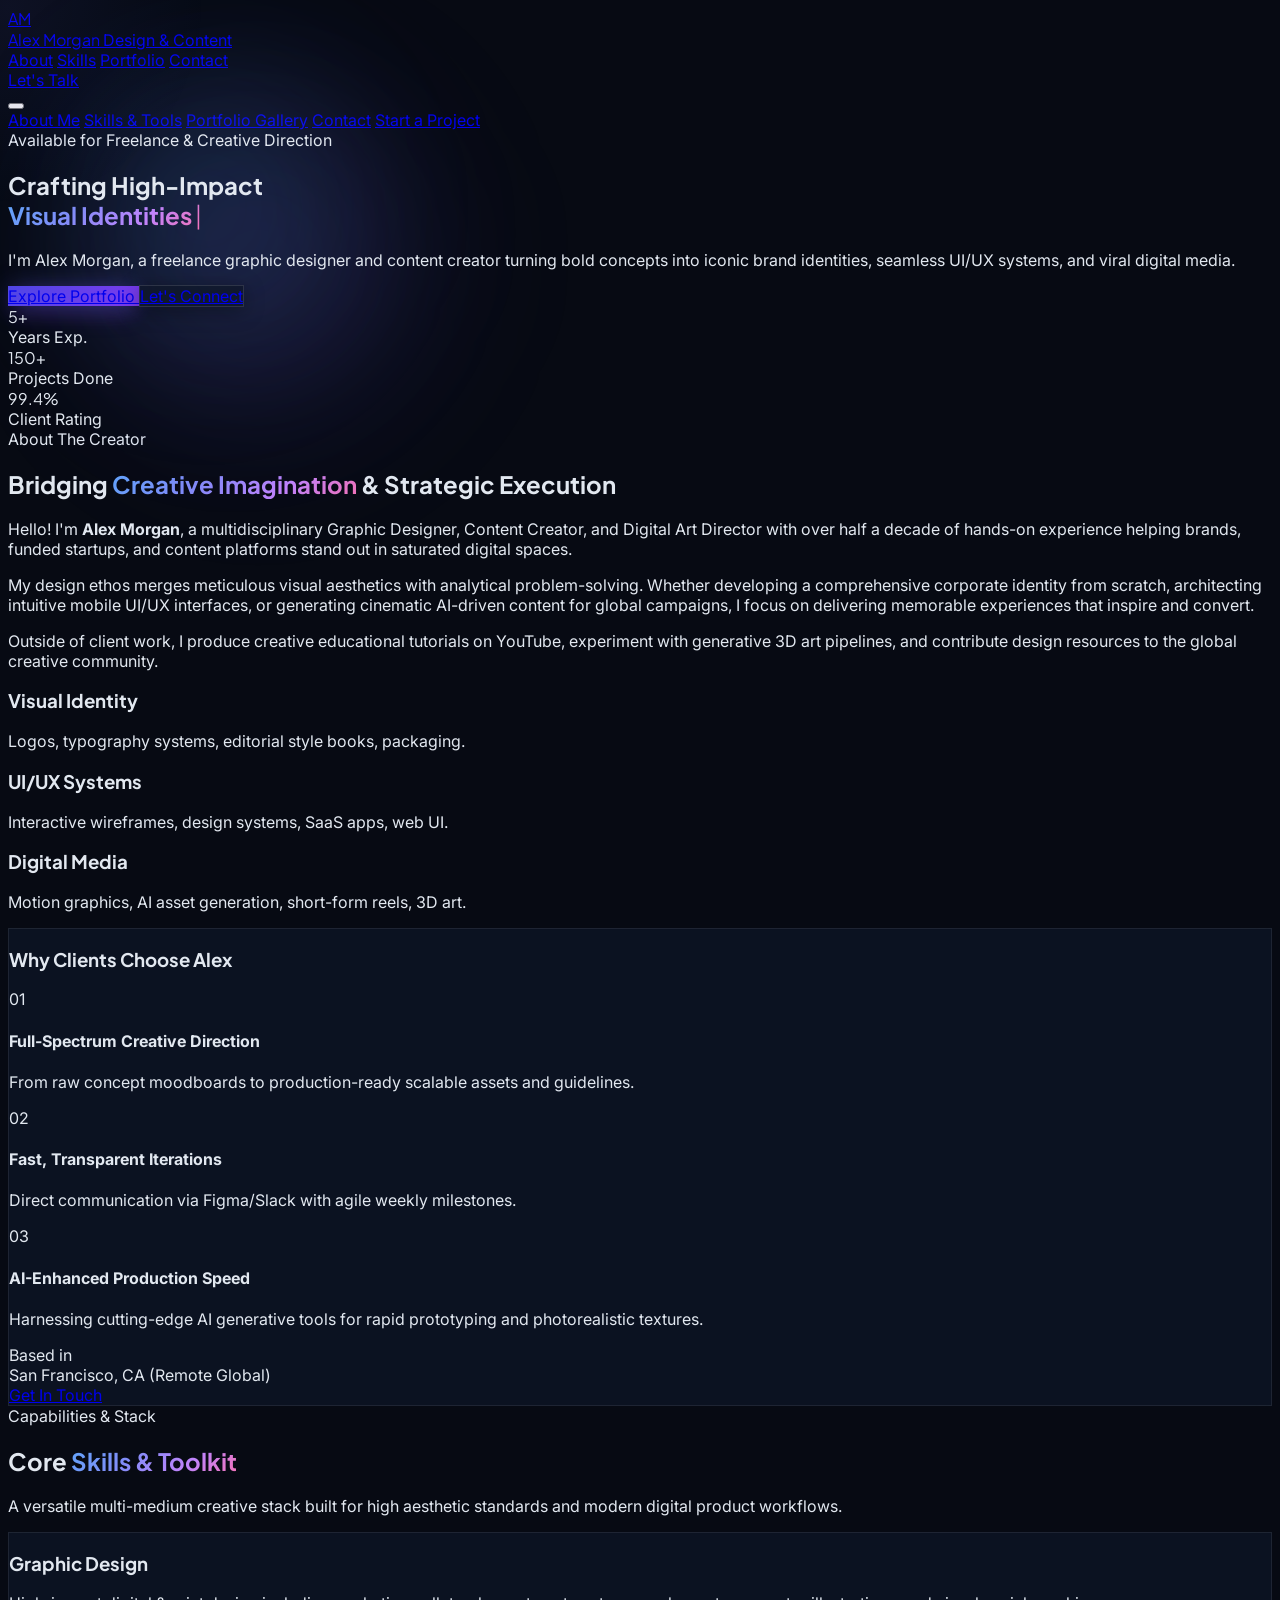
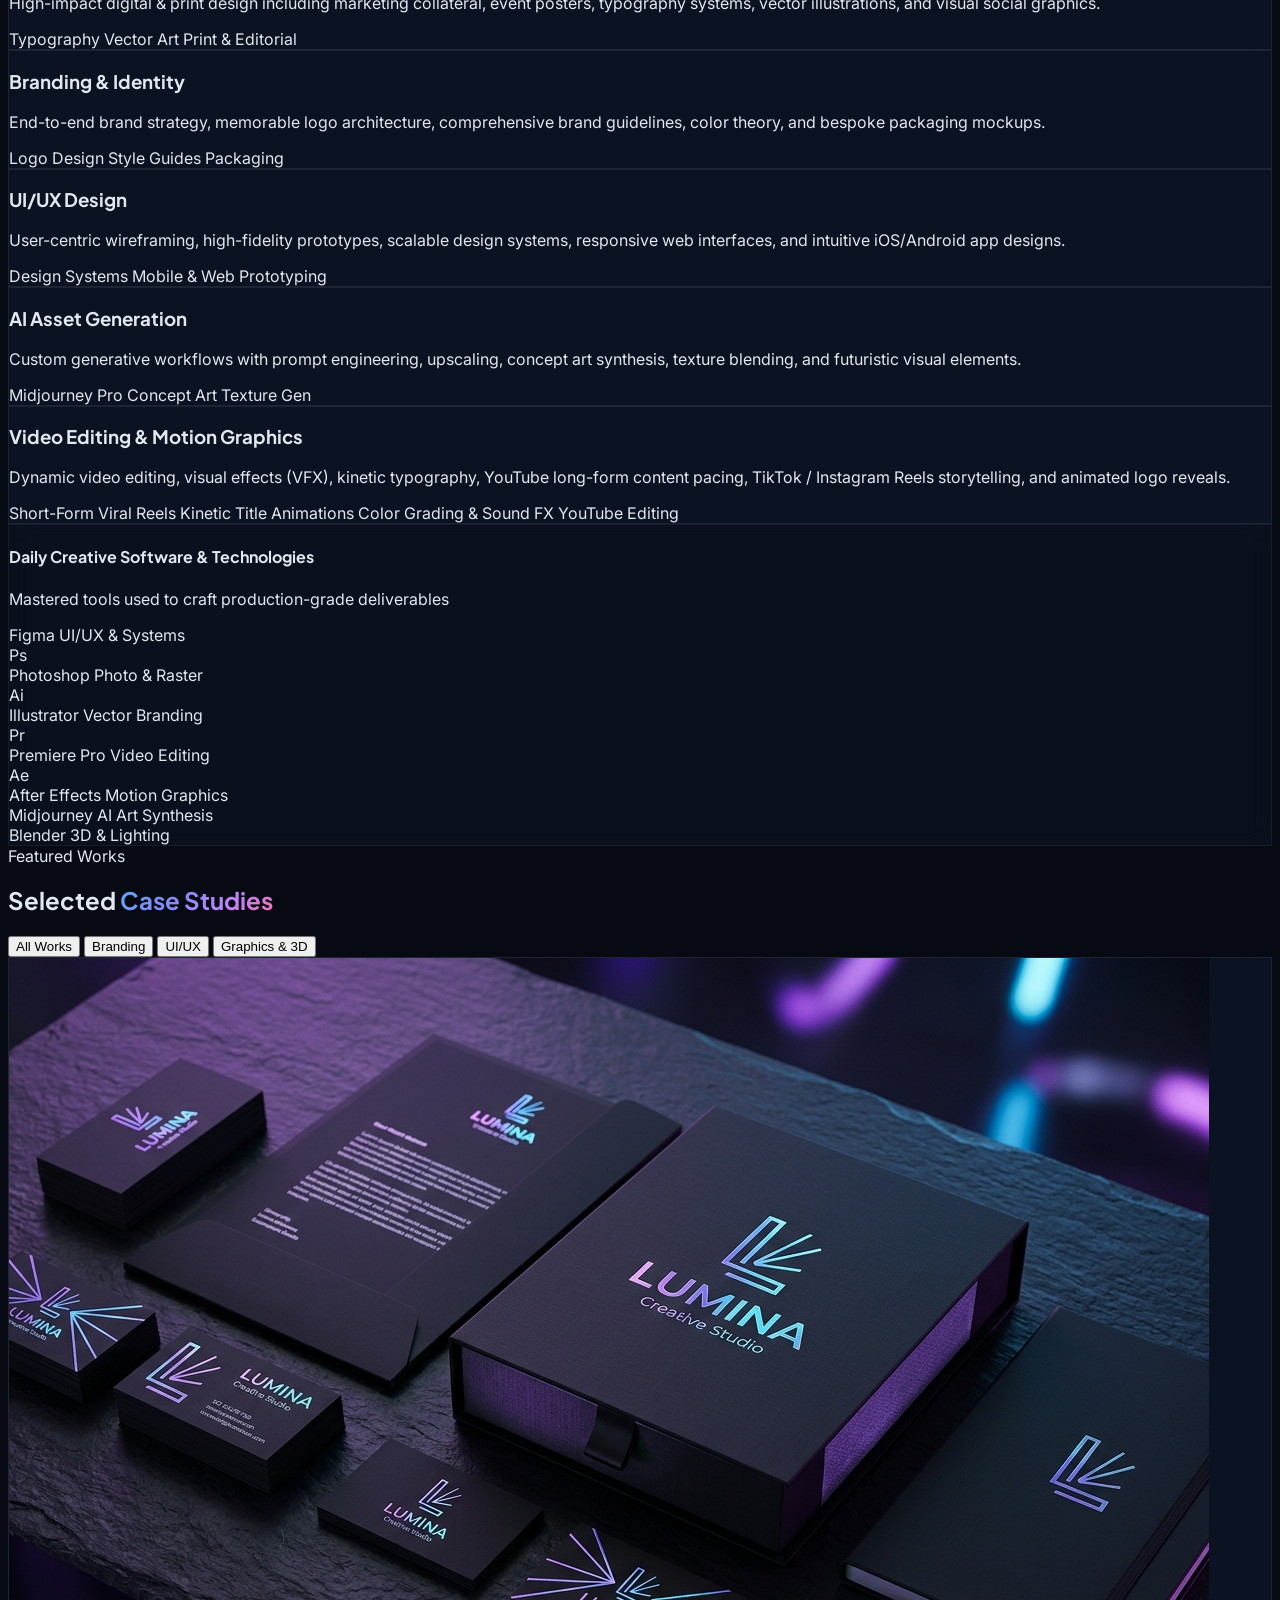
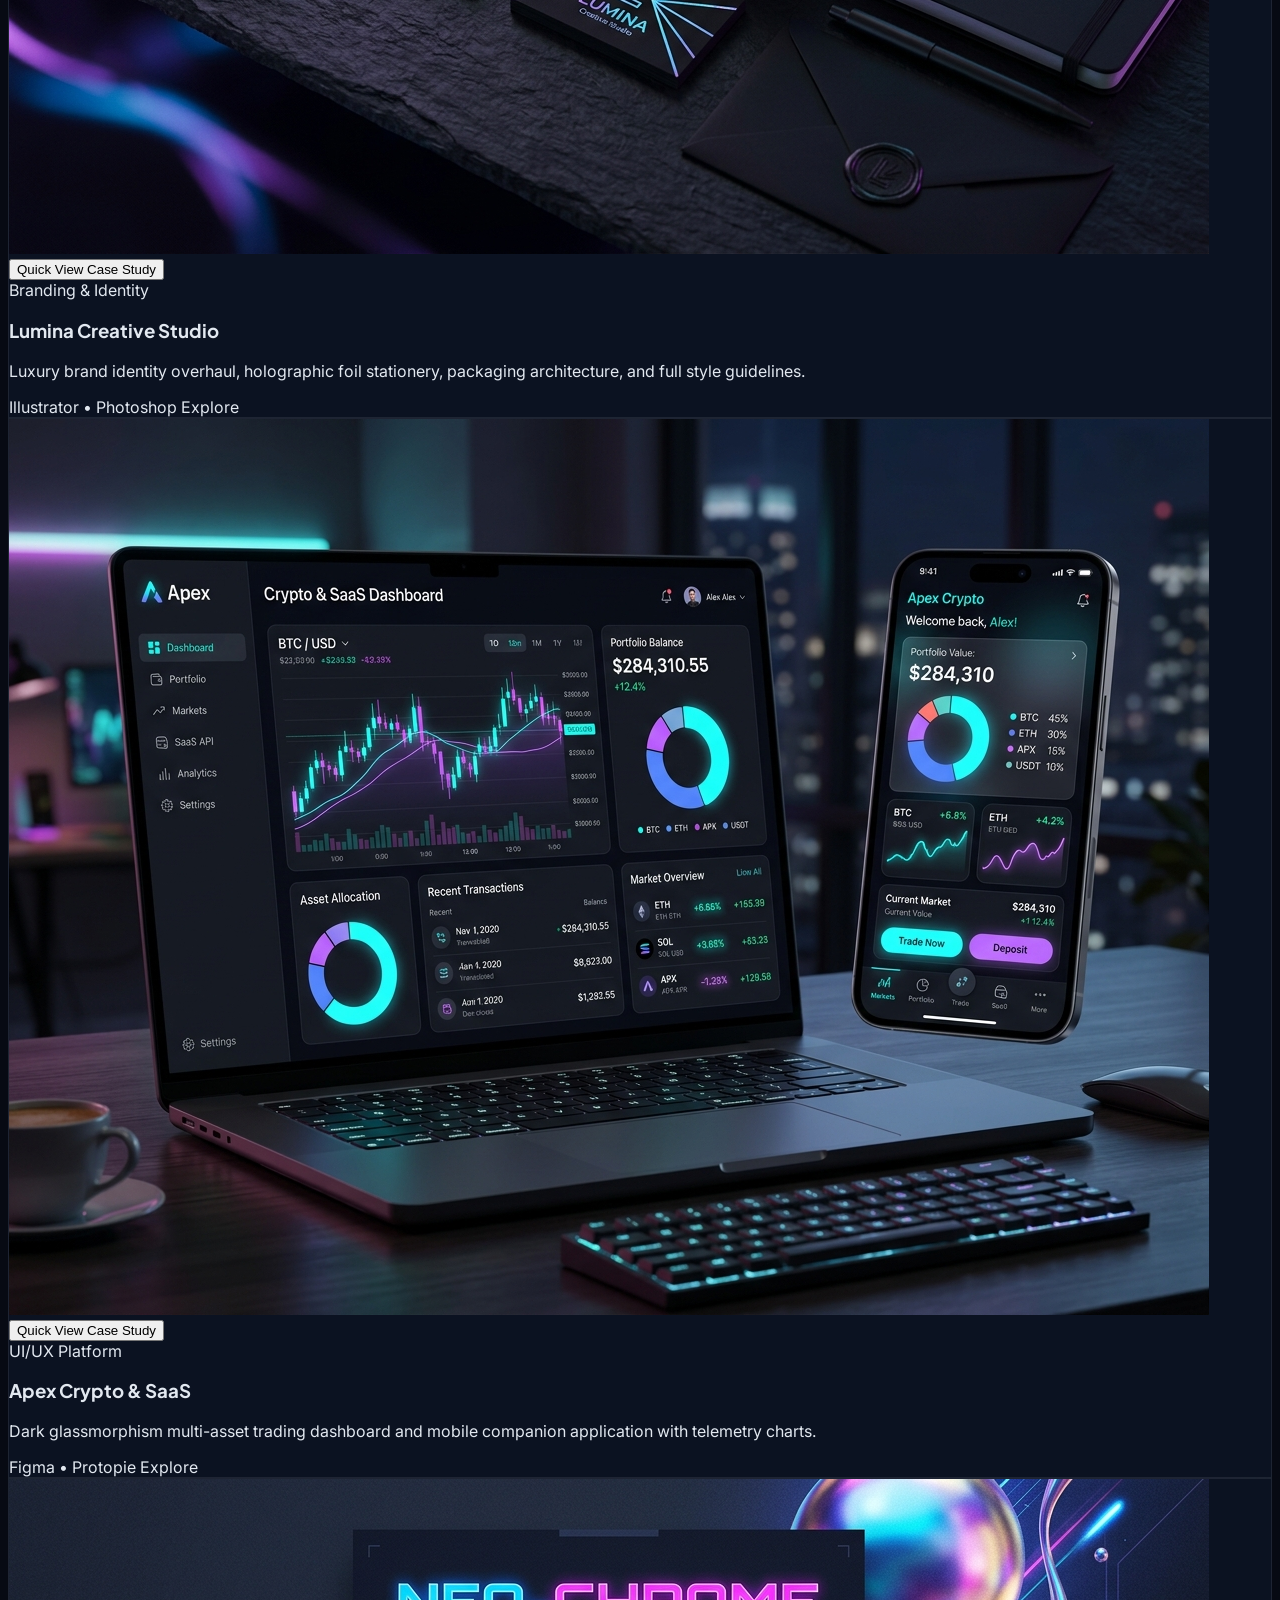
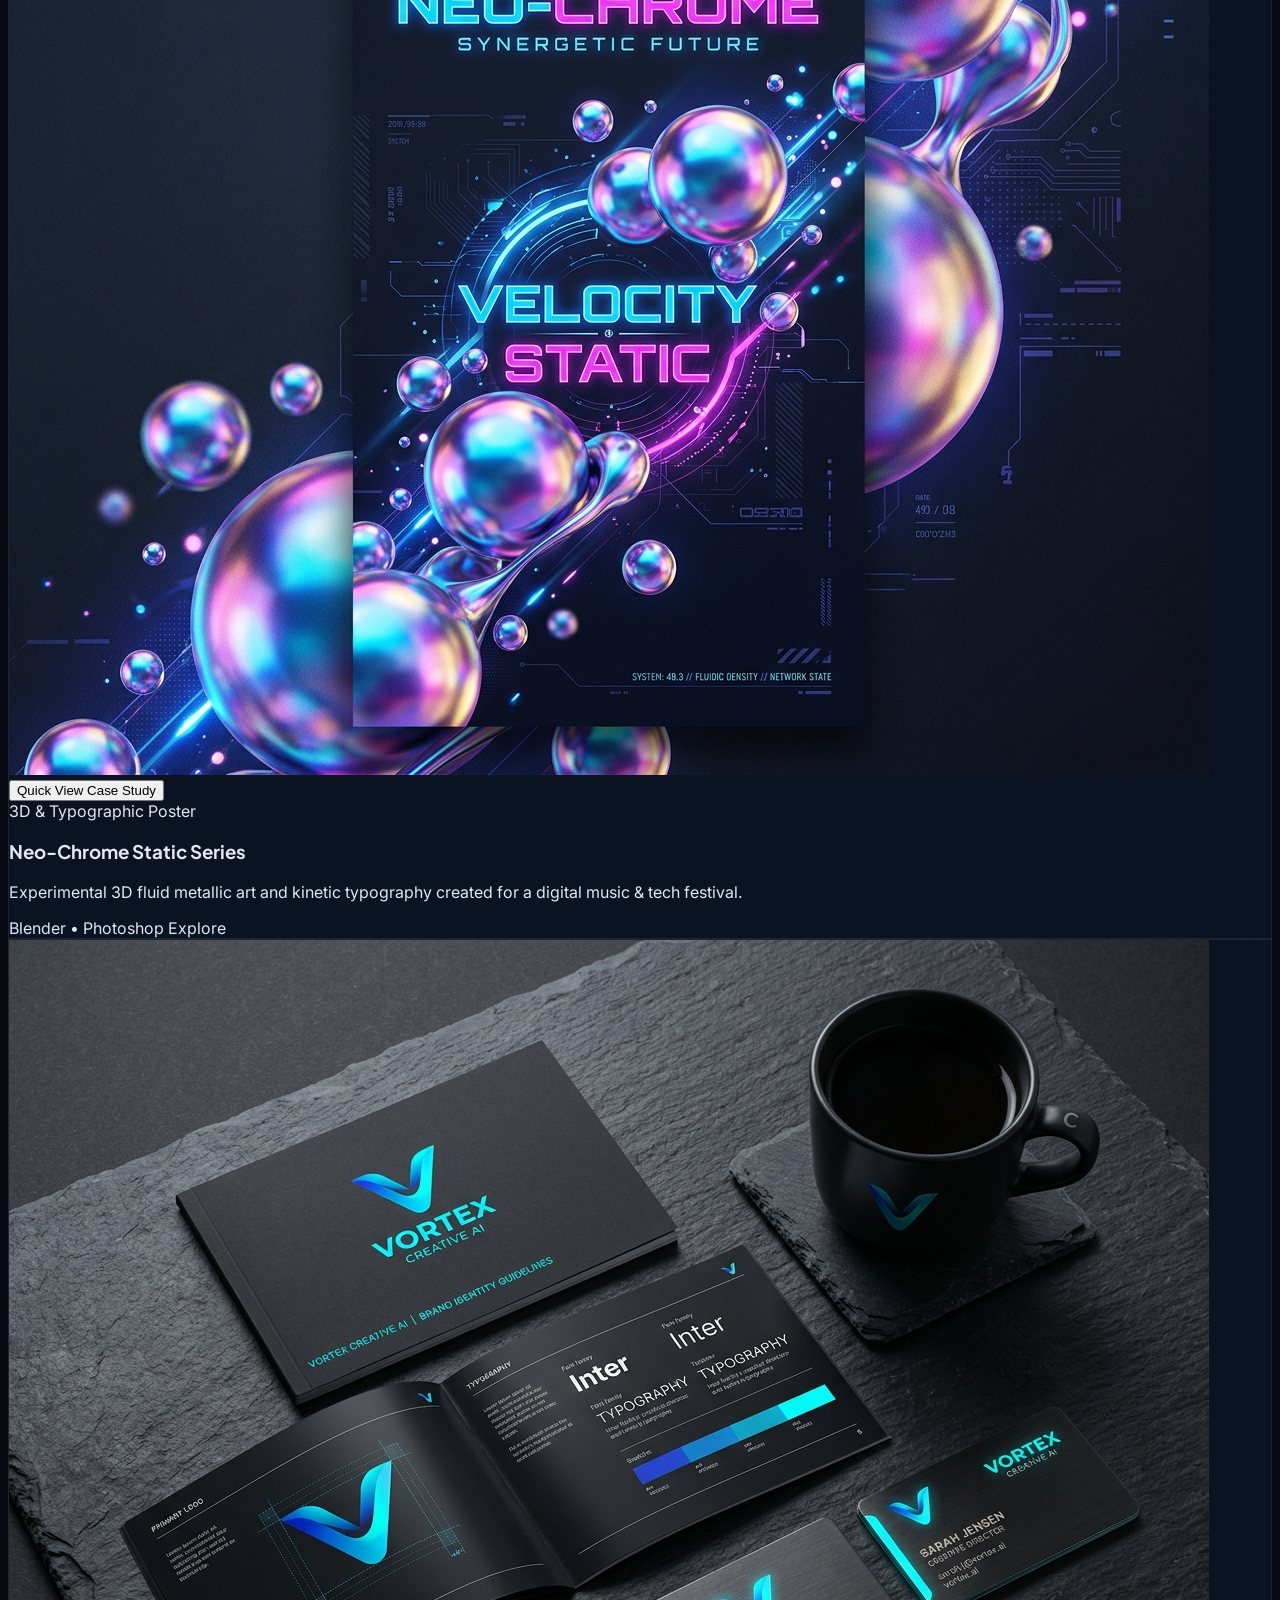
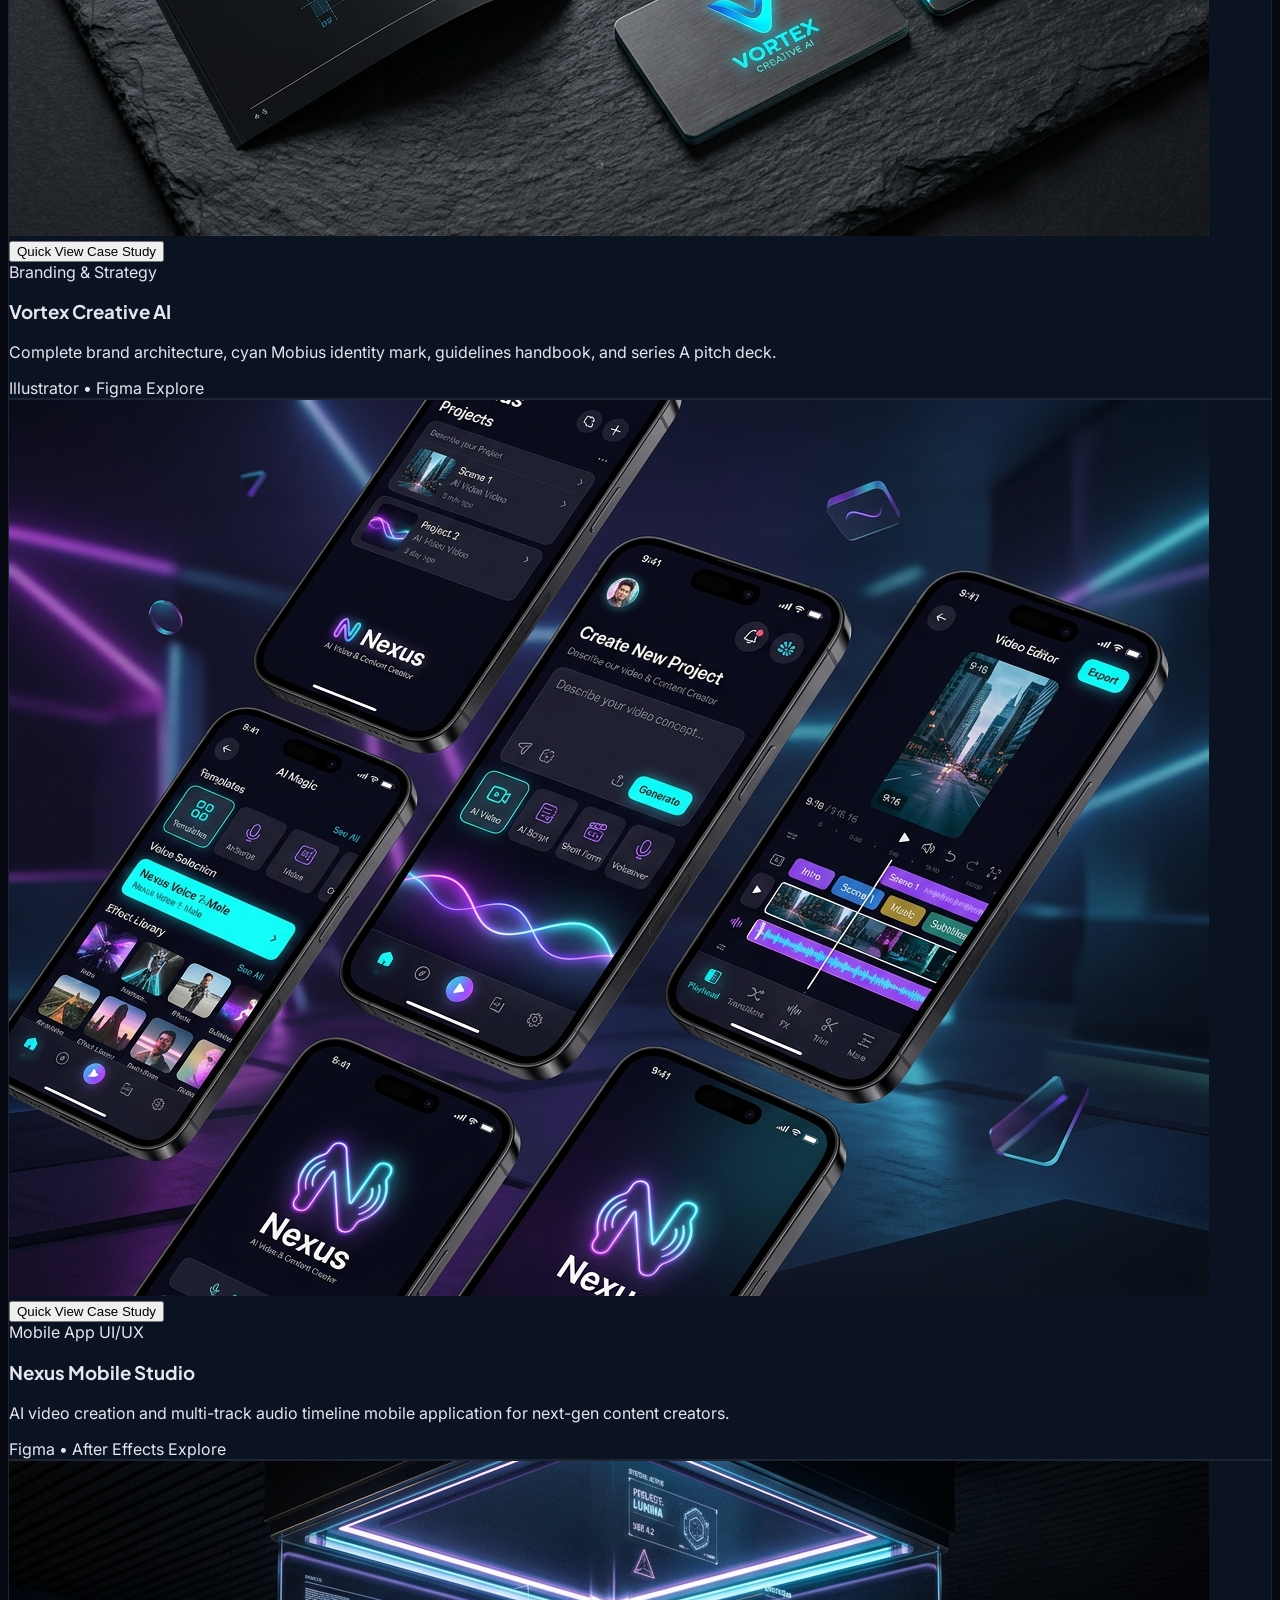
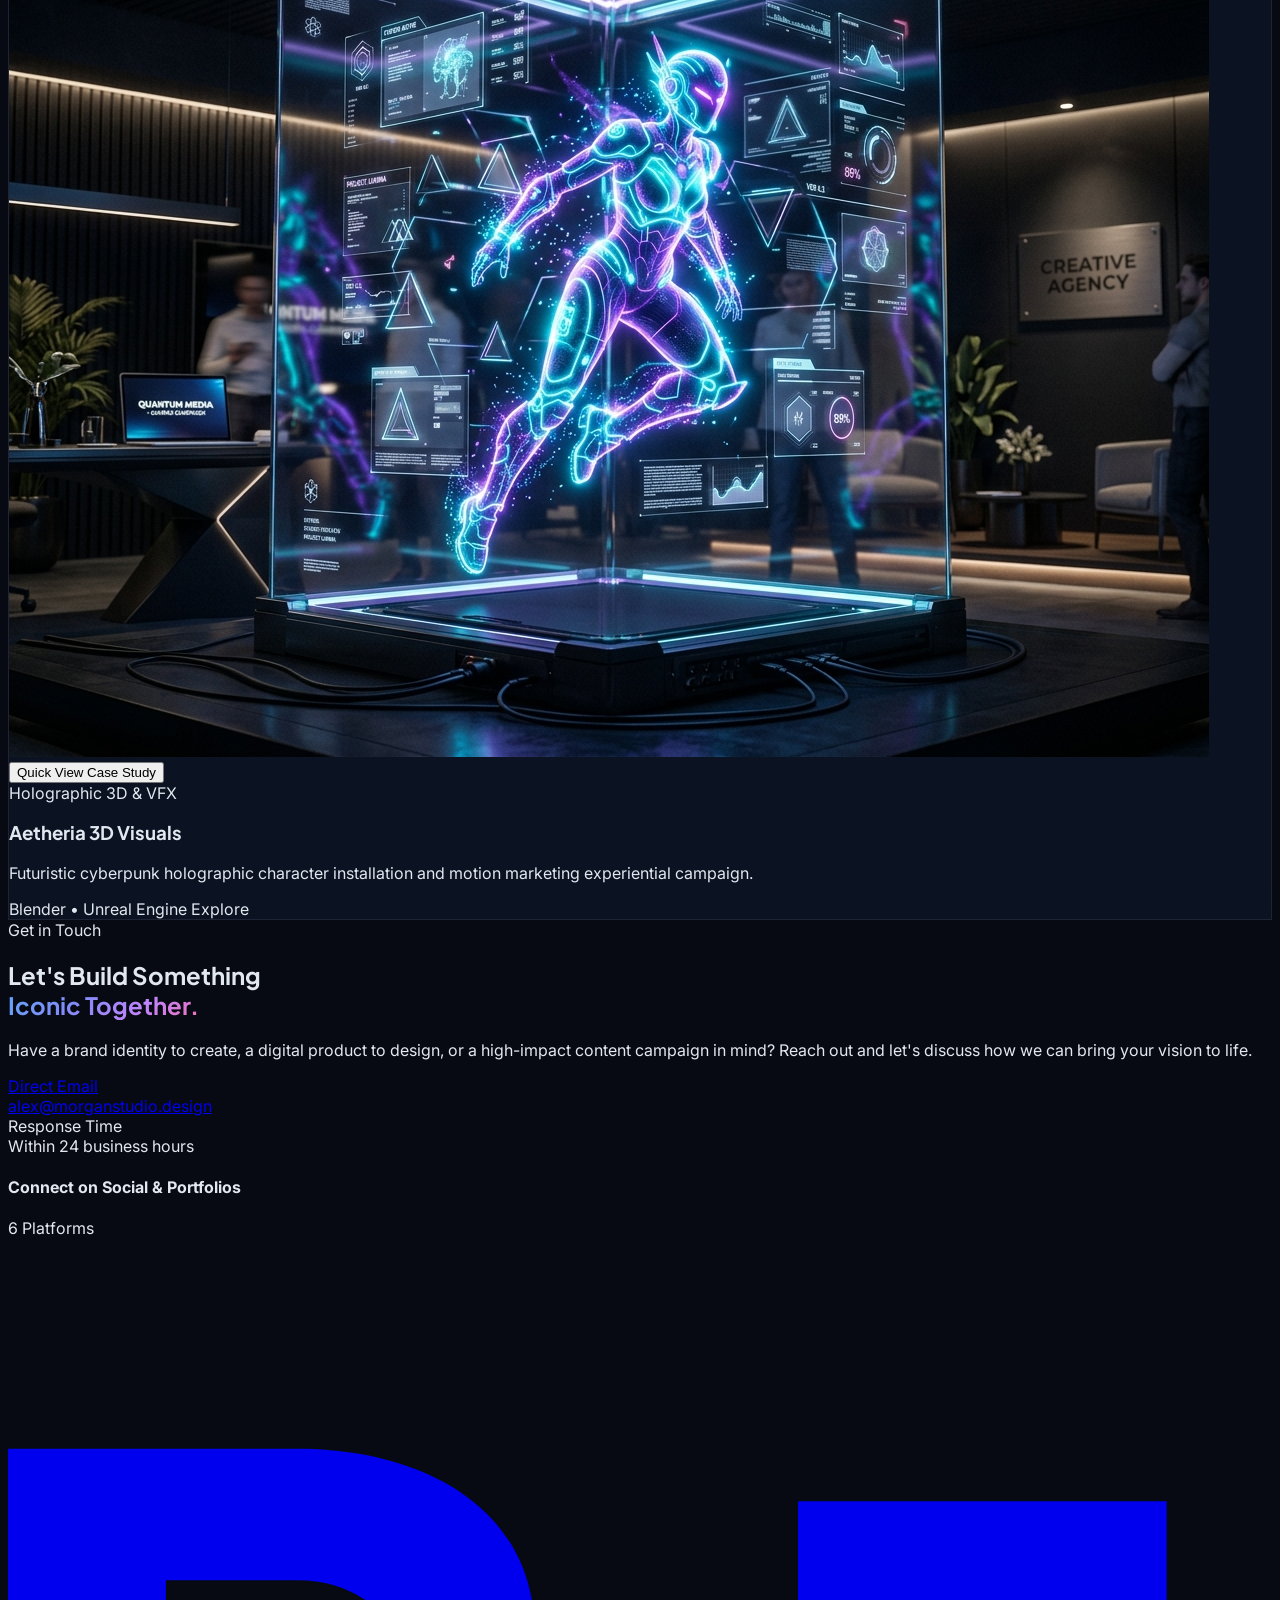
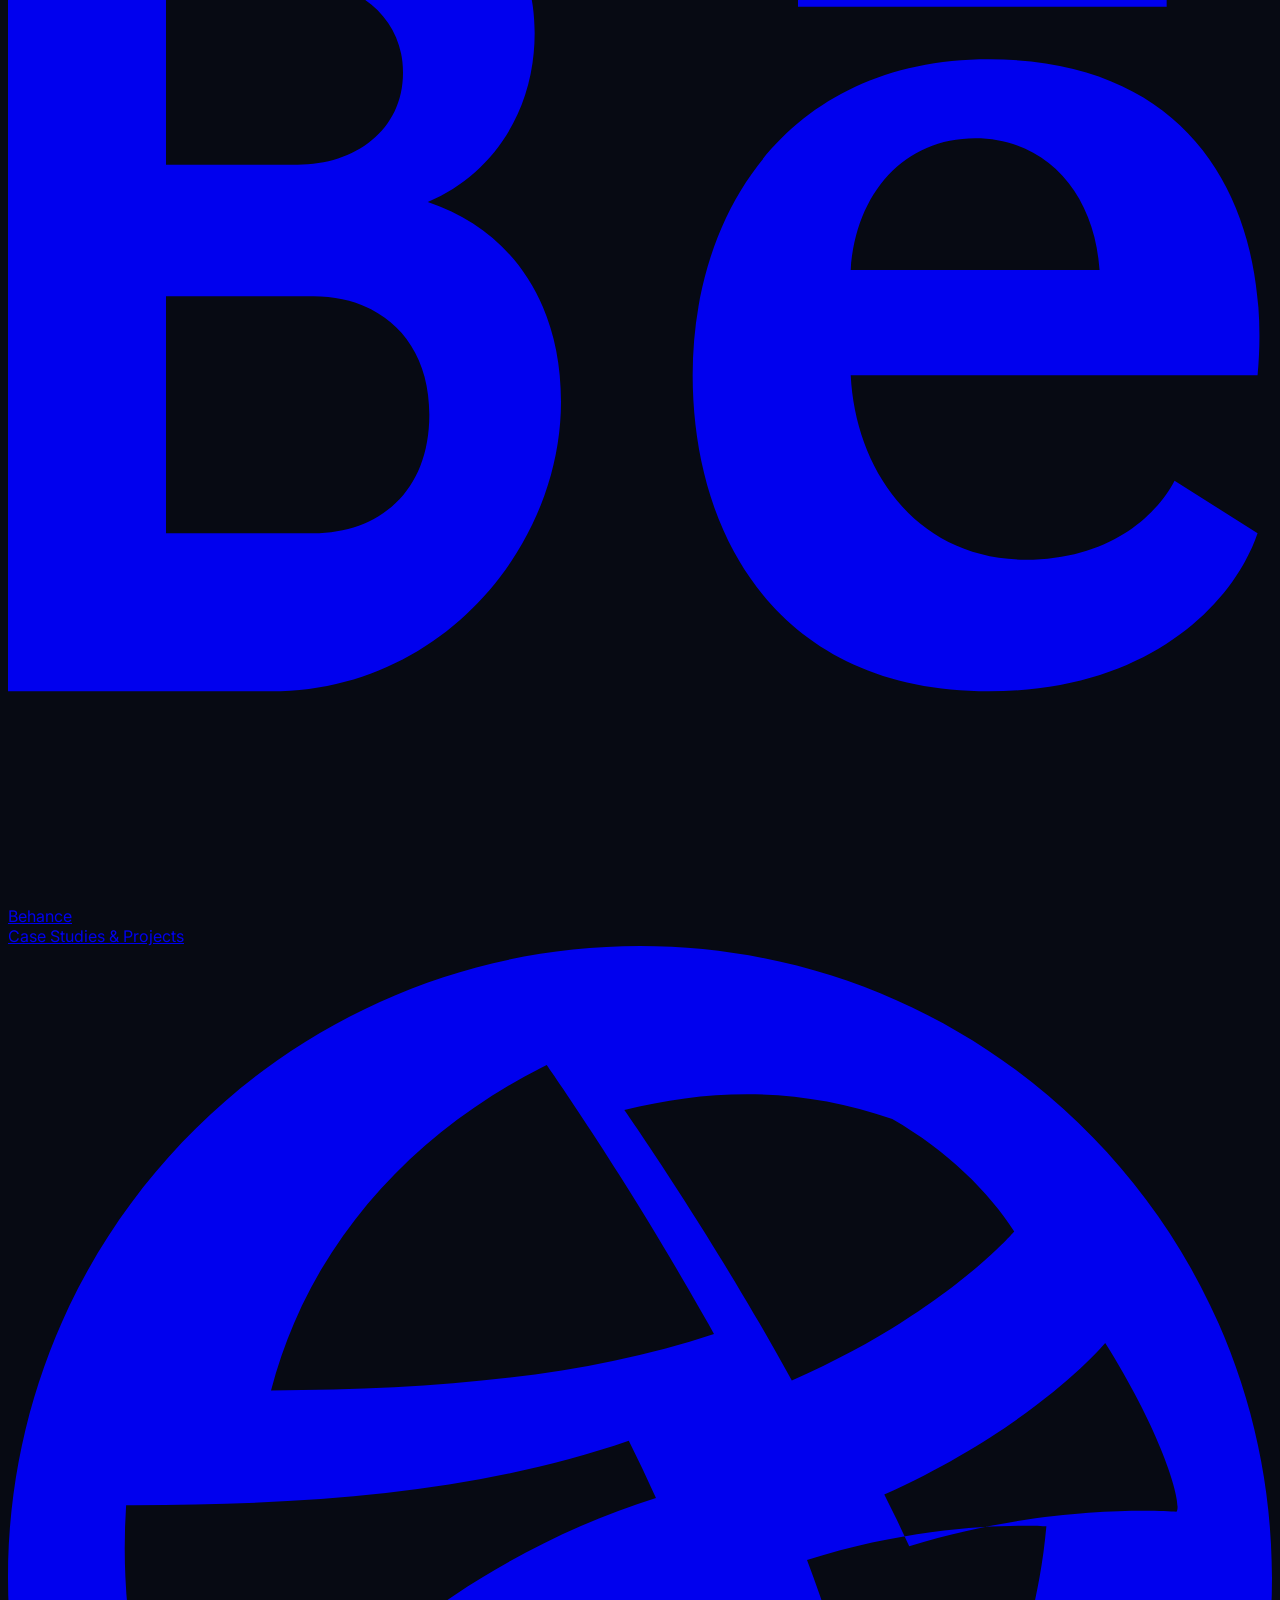
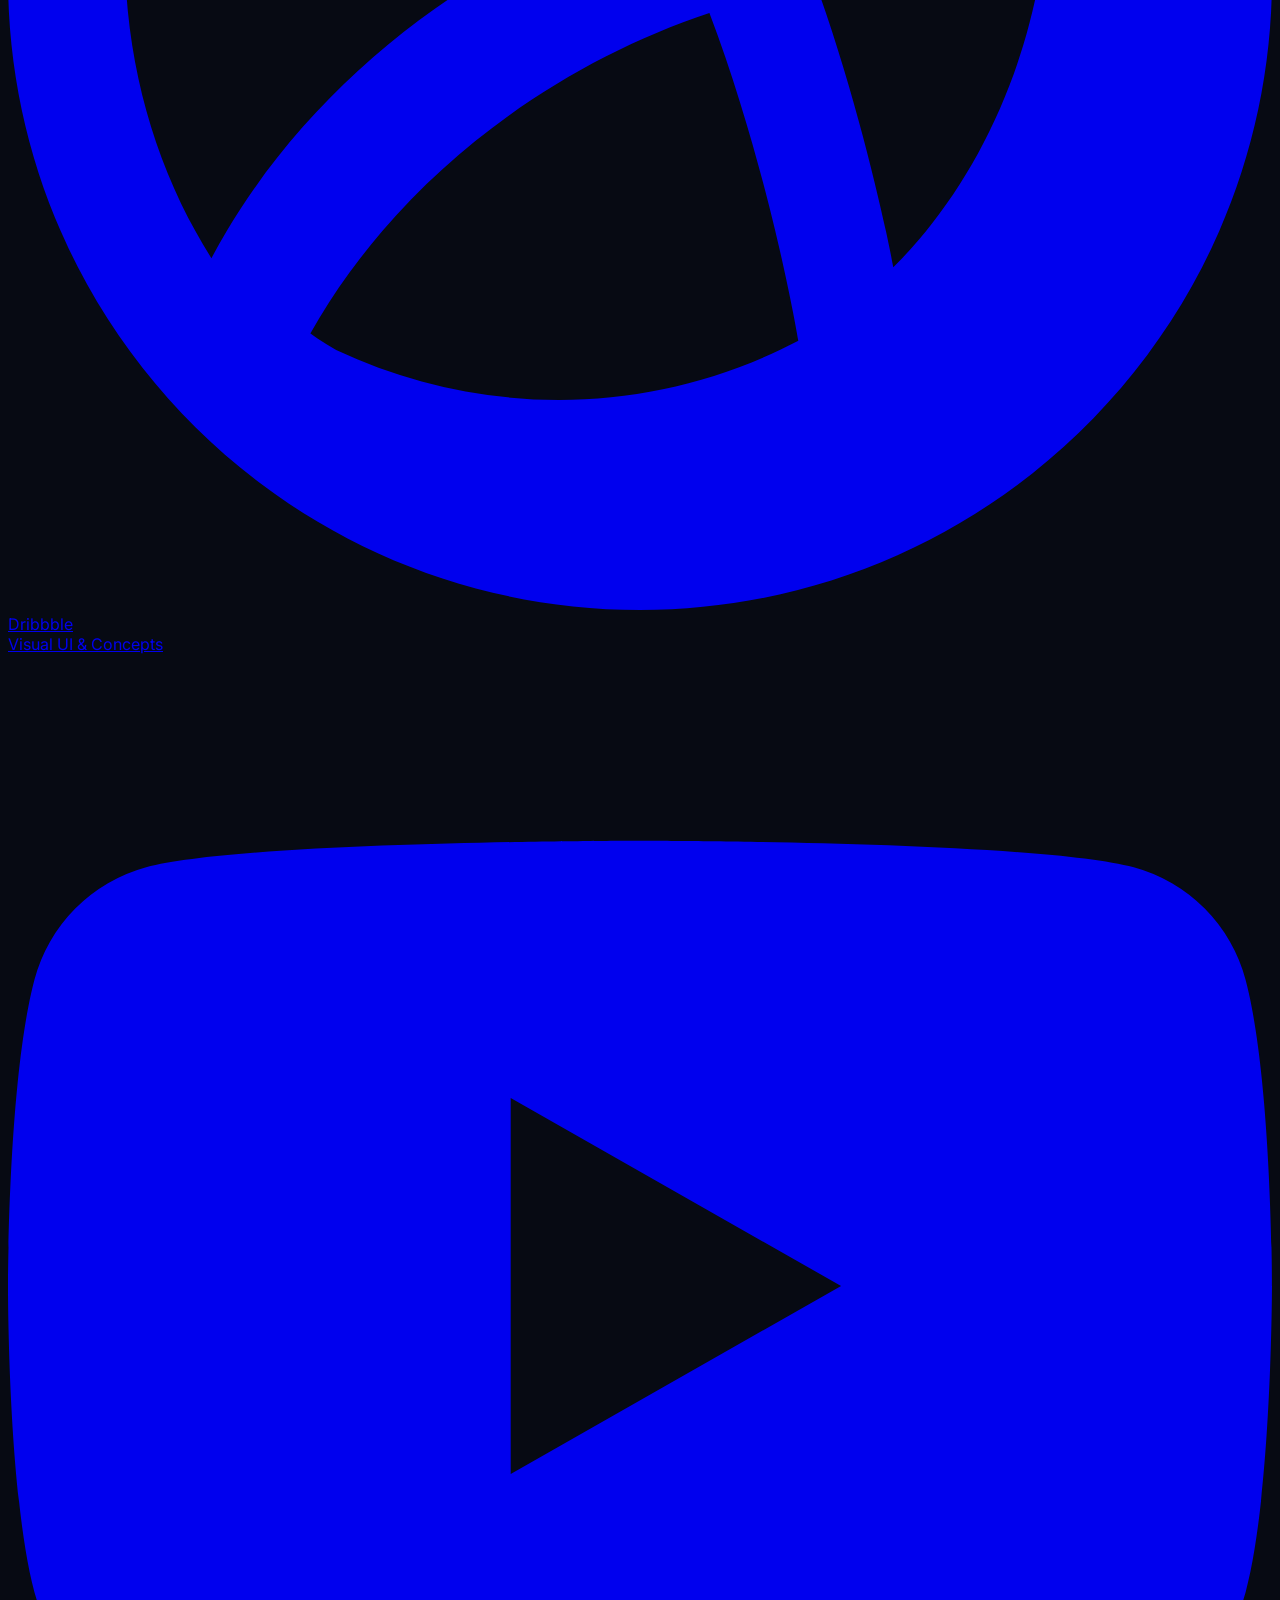
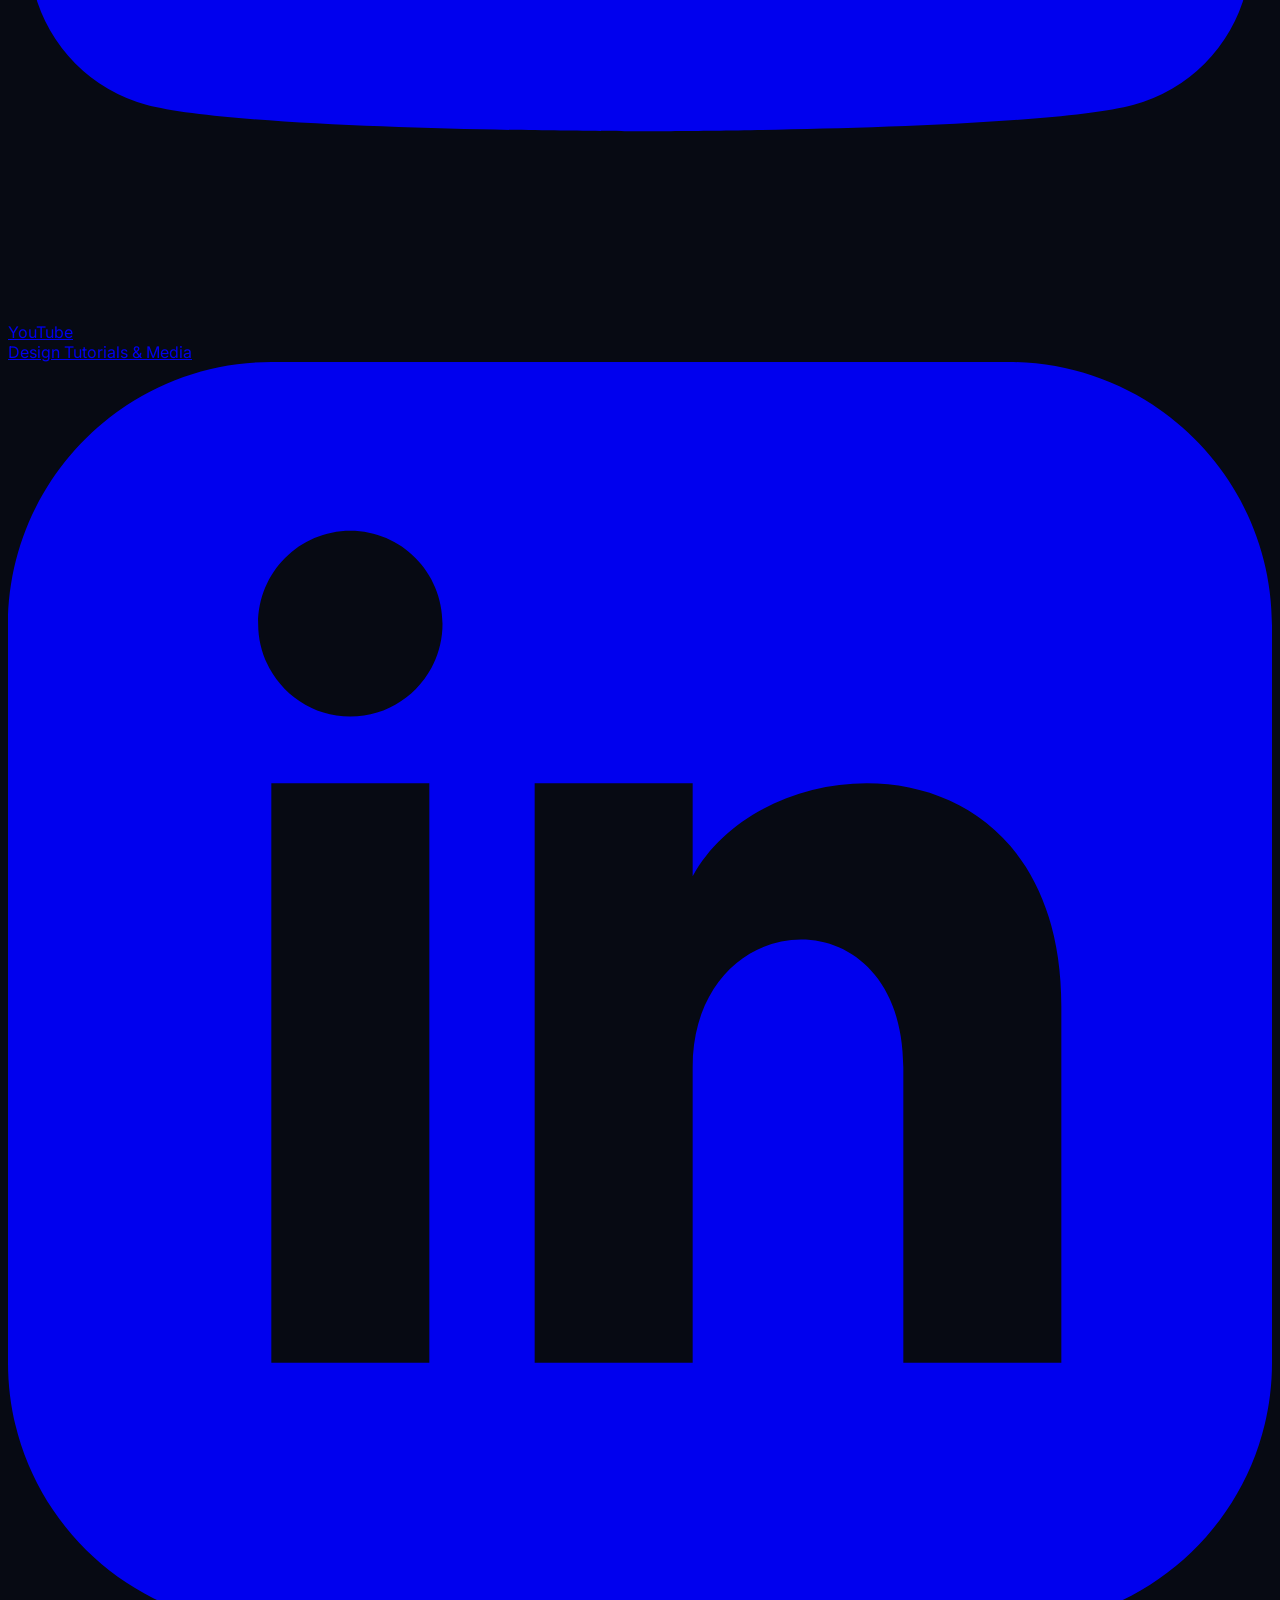
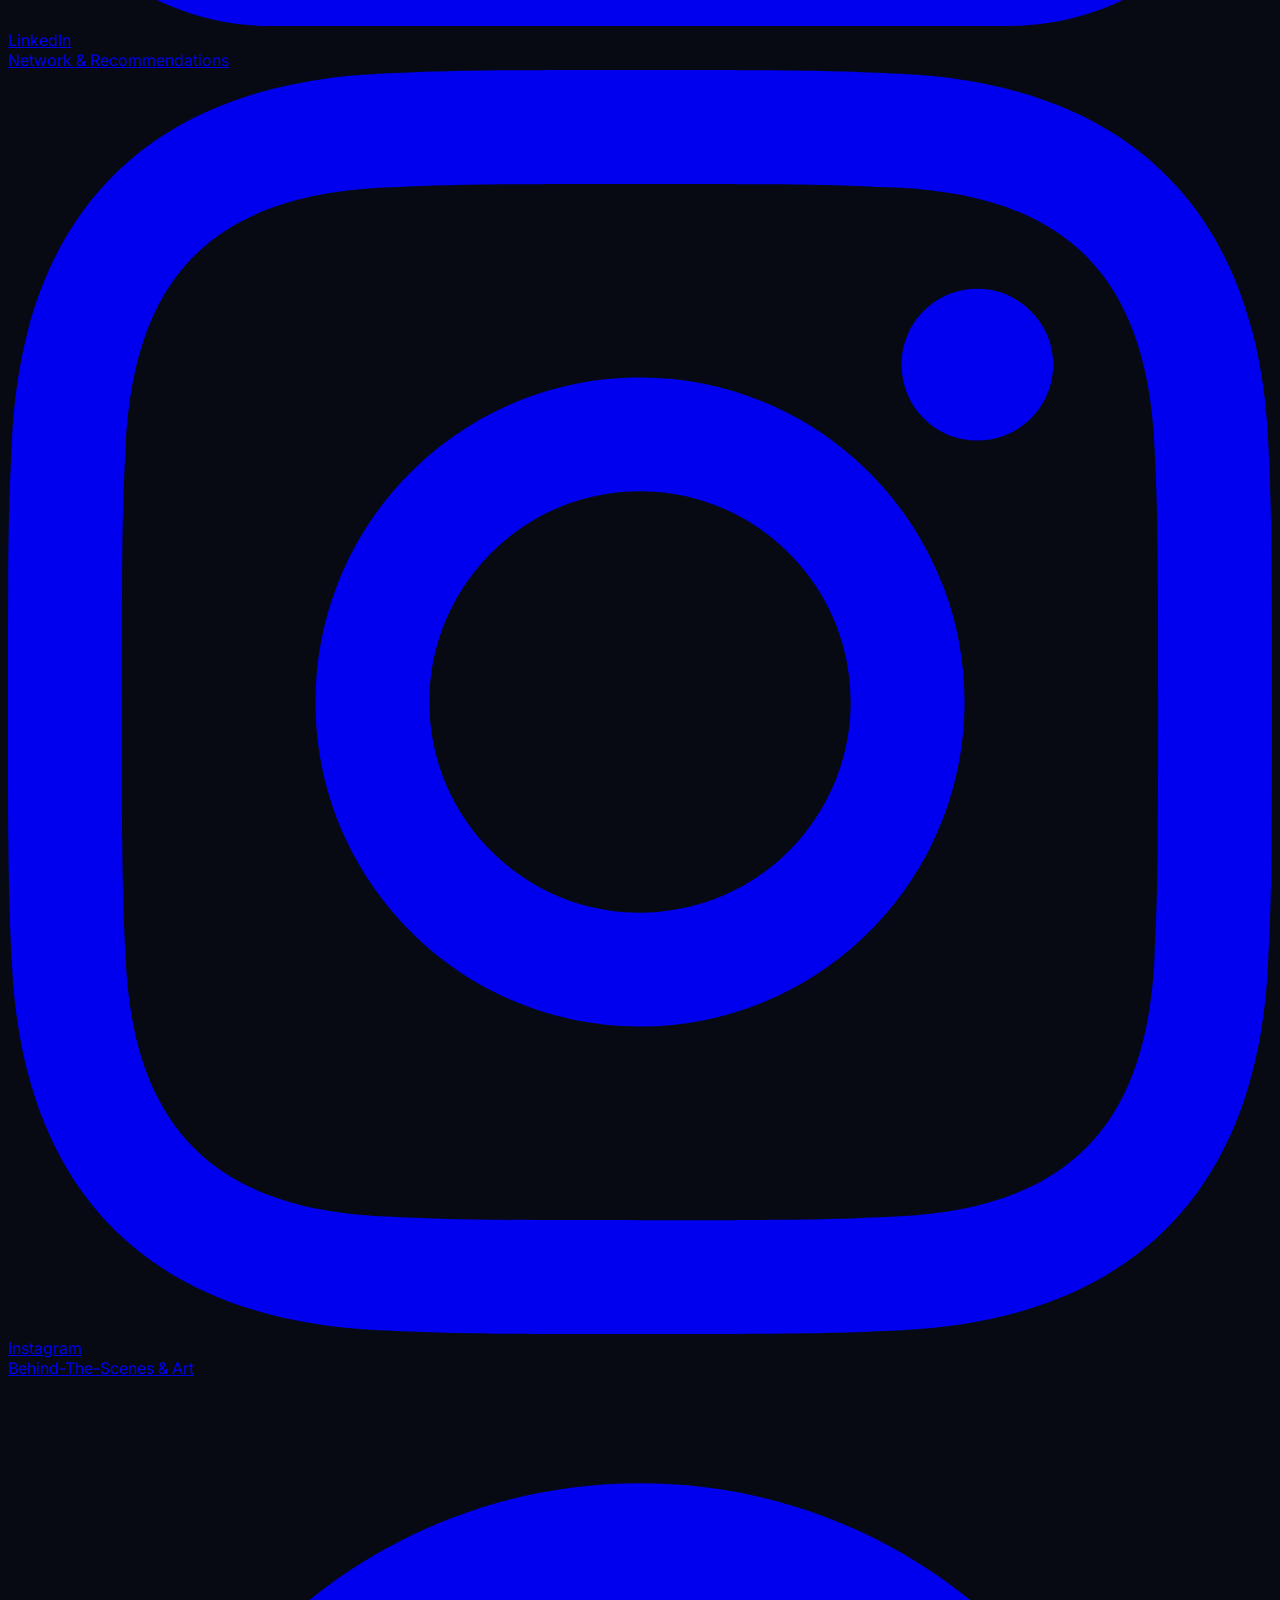
==== index.html @ b70d2d64 "mouse cruser effect" ====
<!DOCTYPE html>
<html lang="en" class="scroll-smooth">

<head>
  <meta charset="UTF-8">
  <meta name="viewport" content="width=device-width, initial-scale=1.0">
  <meta name="description"
    content="Alex Morgan - Freelance Graphic Designer, UI/UX Specialist & Digital Content Creator. Creating high-impact visual identities, digital products, and cinematic media.">
  <meta name="keywords"
    content="Graphic Designer, Content Creator, UI/UX Designer, Branding, Visual Identity, Digital Media, Portfolio">
  <meta name="author" content="Alex Morgan">
  <title>Alex Morgan | Freelance Graphic Designer & Content Creator</title>

  <!-- Google Fonts: Plus Jakarta Sans & Inter -->
  <link rel="preconnect" href="https://fonts.googleapis.com">
  <link rel="preconnect" href="https://fonts.gstatic.com" crossorigin>
  <link
    href="https://fonts.googleapis.com/css2?family=Inter:wght@300;400;500;600;700&family=Plus+Jakarta+Sans:wght@500;600;700;800&display=swap"
    rel="stylesheet">

  <!-- Tailwind CSS CDN -->
  <script src="https://cdn.tailwindcss.com"></script>
  <script>
    tailwind.config = {
      darkMode: 'class',
      theme: {
        extend: {
          fontFamily: {
            sans: ['Inter', 'sans-serif'],
            display: ['Plus Jakarta Sans', 'sans-serif'],
          },
          colors: {
            dark: {
              950: '#070a13',
              900: '#0b0f19',
              850: '#0f172a',
              800: '#1e293b',
              700: '#334155',
            },
            neon: {
              indigo: '#6366f1',
              violet: '#8b5cf6',
              cyan: '#06b6d4',
              pink: '#ec4899',
            }
          }
        }
      }
    }
  </script>

  <!-- Three.js & Vanta Waves CDN -->
  <script src="https://cdnjs.cloudflare.com/ajax/libs/three.js/r134/three.min.js"></script>
  <script src="https://cdn.jsdelivr.net/npm/vanta@latest/dist/vanta.waves.min.js"></script>

  <!-- Lucide Icons CDN -->
  <script src="https://unpkg.com/lucide@latest"></script>

  <!-- Custom CSS -->
  <link rel="stylesheet" href="style.css">
</head>

<body class="bg-dark-950 text-slate-200 antialiased relative selection:bg-indigo-600 selection:text-white">

  <!-- Full Website 3D Vanta Waves Dynamic Background Canvas -->
  <div id="website-vanta-bg" class="fixed inset-0 w-full h-full -z-50 pointer-events-none overflow-hidden"></div>
  <div class="fixed inset-0 bg-dark-950/45 pointer-events-none -z-40"></div>

  <!-- Interactive WebGL Swarm Cursor Container -->
  <div id="swarmCursorContainer" class="swarm-cursor"></div>

  <!-- Subtle Cursor Ambient Glow (Desktop) -->
  <div id="cursorGlow" class="cursor-glow"></div>

  <!-- Background Ambient Glow Accents -->
  <div class="glow-orb-indigo top-0 left-1/4 -translate-x-1/2"></div>
  <div class="glow-orb-purple top-1/3 right-0"></div>
  <div class="glow-orb-cyan bottom-1/4 left-10"></div>

  <!-- ==================== 1. NAVIGATION BAR ==================== -->
  <header id="navbar"
    class="fixed top-0 left-0 right-0 z-50 transition-all duration-300 backdrop-blur-md bg-dark-950/70 border-b border-white/[0.06]">
    <div class="max-w-7xl mx-auto px-4 sm:px-6 lg:px-8">
      <div class="flex items-center justify-between h-20">

        <!-- Brand Logo Text -->
        <a href="#hero" class="flex items-center gap-3 group">
          <div
            class="w-10 h-10 rounded-xl bg-gradient-to-tr from-indigo-600 via-purple-600 to-cyan-400 p-[1.5px] shadow-lg shadow-indigo-500/20 group-hover:shadow-indigo-500/40 transition-all duration-300">
            <div class="w-full h-full bg-dark-900 rounded-[10px] flex items-center justify-center">
              <span
                class="font-display font-extrabold text-lg text-transparent bg-clip-text bg-gradient-to-r from-indigo-400 to-cyan-300">AM</span>
            </div>
          </div>
          <div class="flex flex-col">
            <span
              class="font-display font-bold text-lg tracking-tight text-white group-hover:text-indigo-300 transition-colors">
              Alex Morgan
            </span>
            <span class="text-[11px] tracking-wider uppercase text-slate-400 font-medium">
              Design & Content
            </span>
          </div>
        </a>

        <!-- Desktop Navigation Links -->
        <nav
          class="hidden md:flex items-center gap-1 bg-dark-900/60 p-1.5 rounded-full border border-white/[0.08] backdrop-blur-md shadow-inner">
          <a href="#about"
            class="nav-link px-4 py-2 text-sm font-medium text-slate-300 hover:text-white rounded-full transition-all duration-200 hover:bg-white/[0.05]">About</a>
          <a href="#skills"
            class="nav-link px-4 py-2 text-sm font-medium text-slate-300 hover:text-white rounded-full transition-all duration-200 hover:bg-white/[0.05]">Skills</a>
          <a href="#portfolio"
            class="nav-link px-4 py-2 text-sm font-medium text-slate-300 hover:text-white rounded-full transition-all duration-200 hover:bg-white/[0.05]">Portfolio</a>
          <a href="#contact"
            class="nav-link px-4 py-2 text-sm font-medium text-slate-300 hover:text-white rounded-full transition-all duration-200 hover:bg-white/[0.05]">Contact</a>
        </nav>

        <!-- CTA & Hire Button -->
        <div class="hidden md:flex items-center gap-3">
          <a href="#contact"
            class="glow-button inline-flex items-center gap-2 px-5 py-2.5 rounded-full text-sm font-semibold text-white bg-gradient-to-r from-indigo-600 via-indigo-500 to-purple-600 shadow-md shadow-indigo-600/30 hover:shadow-indigo-600/50 hover:scale-[1.02] active:scale-[0.98] transition-all duration-200">
            <span>Let's Talk</span>
            <i data-lucide="arrow-up-right" class="w-4 h-4"></i>
          </a>
        </div>

        <!-- Mobile Hamburger Menu Button -->
        <div class="flex md:hidden">
          <button id="mobileMenuBtn" type="button" aria-label="Toggle navigation menu"
            class="p-2.5 rounded-xl bg-dark-900 border border-white/10 text-slate-300 hover:text-white focus:outline-none focus:ring-2 focus:ring-indigo-500">
            <i data-lucide="menu" class="w-6 h-6"></i>
          </button>
        </div>

      </div>
    </div>

    <!-- Mobile Drawer Menu -->
    <div id="mobileMenu"
      class="hidden md:hidden bg-dark-950/95 border-b border-white/10 backdrop-blur-xl px-6 py-6 transition-all duration-300">
      <div class="flex flex-col gap-4">
        <a href="#about"
          class="mobile-nav-link text-base font-medium text-slate-300 hover:text-indigo-400 py-2 border-b border-white/5">About
          Me</a>
        <a href="#skills"
          class="mobile-nav-link text-base font-medium text-slate-300 hover:text-indigo-400 py-2 border-b border-white/5">Skills
          & Tools</a>
        <a href="#portfolio"
          class="mobile-nav-link text-base font-medium text-slate-300 hover:text-indigo-400 py-2 border-b border-white/5">Portfolio
          Gallery</a>
        <a href="#contact"
          class="mobile-nav-link text-base font-medium text-slate-300 hover:text-indigo-400 py-2 border-b border-white/5">Contact</a>
        <a href="#contact"
          class="mobile-nav-link text-center mt-2 px-5 py-3 rounded-xl text-sm font-semibold text-white bg-indigo-600 hover:bg-indigo-500 transition-colors">
          Start a Project
        </a>
      </div>
    </div>
  </header>

  <main>
    <!-- ==================== 2. HERO SECTION ==================== -->
    <section id="hero" class="relative min-h-[92vh] flex items-center justify-center pt-36 pb-24 md:pt-44 md:pb-32 overflow-hidden">
      <!-- Gradient Overlays for Depth and Contrast -->
      <div class="absolute inset-0 bg-gradient-to-b from-dark-950/40 via-transparent to-dark-950/70 -z-10 pointer-events-none"></div>

      <div class="max-w-4xl mx-auto px-4 sm:px-6 lg:px-8 relative z-10 flex flex-col items-center text-center">

        <!-- Availability Pill with Entrance Animation -->
        <div
          class="hero-anim-1 inline-flex items-center gap-2.5 px-4 py-2 rounded-full bg-indigo-950/80 border border-indigo-500/40 text-indigo-300 text-xs sm:text-sm font-semibold mb-8 shadow-lg shadow-indigo-950/60 backdrop-blur-md hover:border-indigo-400/60 transition-colors">
          <span class="relative flex h-2.5 w-2.5">
            <span class="animate-ping absolute inline-flex h-full w-full rounded-full bg-cyan-400 opacity-75"></span>
            <span class="relative inline-flex rounded-full h-2.5 w-2.5 bg-cyan-400"></span>
          </span>
          <span>Available for Freelance & Creative Direction</span>
        </div>

        <!-- Bold Headline with Dynamic Typing / Animated Rotating Text -->
        <h1
          class="hero-anim-2 font-display text-4xl sm:text-6xl lg:text-7xl font-extrabold tracking-tight text-white leading-[1.12] mb-6">
          Crafting High-Impact <br />
          <span id="hero-typewriter" class="text-gradient-accent typing-cursor">Visual Identities</span>
        </h1>

        <!-- 2-Line Intro / Subhead -->
        <p class="hero-anim-3 text-base sm:text-xl text-slate-300/90 leading-relaxed max-w-2xl mx-auto mb-10 font-normal">
          I'm <span class="text-white font-semibold">Alex Morgan</span>, a freelance graphic designer and content creator turning bold concepts into iconic brand identities, seamless UI/UX systems, and viral digital media.
        </p>

        <!-- Two Call-to-Action Buttons with Awesome Animations -->
        <div class="hero-anim-4 flex flex-col sm:flex-row items-center justify-center gap-5 w-full sm:w-auto">
          <!-- Primary CTA Button with Magnetic Gradient Flare & Shimmer -->
          <a href="#portfolio"
            class="btn-hero-primary group relative inline-flex items-center justify-center gap-3 px-8 py-4 rounded-full text-base font-bold text-white overflow-hidden shadow-2xl transition-all duration-300 w-full sm:w-auto">
            <span class="btn-shimmer"></span>
            <i data-lucide="sparkles" class="w-5 h-5 text-cyan-300 group-hover:rotate-12 group-hover:scale-110 transition-transform duration-300"></i>
            <span class="relative z-10 tracking-wide">Explore Portfolio</span>
            <i data-lucide="arrow-right" class="w-4 h-4 text-white/80 group-hover:translate-x-1 transition-transform duration-300"></i>
          </a>

          <!-- Secondary CTA Button with Cyber Glow Glass & Border Animation -->
          <a href="#contact"
            class="btn-hero-secondary group relative inline-flex items-center justify-center gap-3 px-8 py-4 rounded-full text-base font-semibold text-slate-200 overflow-hidden backdrop-blur-md transition-all duration-300 w-full sm:w-auto">
            <span class="btn-border-glow"></span>
            <i data-lucide="mail" class="w-5 h-5 text-indigo-400 group-hover:scale-110 group-hover:-rotate-6 transition-transform duration-300"></i>
            <span class="relative z-10 tracking-wide">Let's Connect</span>
            <i data-lucide="arrow-up-right" class="w-4 h-4 text-slate-400 group-hover:text-indigo-300 group-hover:translate-x-0.5 group-hover:-translate-y-0.5 transition-all duration-300"></i>
          </a>
        </div>

        <!-- Trust / Quick Highlights Centered -->
        <div class="hero-anim-5 mt-14 pt-8 border-t border-white/[0.08] w-full max-w-lg mx-auto grid grid-cols-3 gap-6 sm:gap-8 text-center">
          <div class="flex flex-col items-center">
            <div class="font-display text-2xl sm:text-4xl font-extrabold text-white">5+</div>
            <div class="text-xs sm:text-sm text-slate-400 font-medium mt-1">Years Exp.</div>
          </div>
          <div class="flex flex-col items-center">
            <div class="font-display text-2xl sm:text-4xl font-extrabold text-indigo-400">150+</div>
            <div class="text-xs sm:text-sm text-slate-400 font-medium mt-1">Projects Done</div>
          </div>
          <div class="flex flex-col items-center">
            <div class="font-display text-2xl sm:text-4xl font-extrabold text-cyan-400">99.4%</div>
            <div class="text-xs sm:text-sm text-slate-400 font-medium mt-1">Client Rating</div>
          </div>
        </div>

      </div>
    </section>

    <!-- ==================== 3. ABOUT ME SECTION ==================== -->
    <section id="about" class="py-20 md:py-28 relative border-t border-white/[0.06] bg-dark-900/40">
      <div class="max-w-7xl mx-auto px-4 sm:px-6 lg:px-8">

        <!-- Section Header -->
        <div class="flex flex-col items-center text-center mb-16">
          <div
            class="inline-flex items-center gap-2 px-3 py-1 rounded-full bg-slate-800/80 border border-white/10 text-indigo-400 text-xs font-semibold uppercase tracking-wider mb-3">
            <i data-lucide="user" class="w-3.5 h-3.5"></i>
            <span>About The Creator</span>
          </div>
          <h2 class="font-display text-3xl sm:text-4xl md:text-5xl font-bold text-white tracking-tight">
            Bridging <span class="text-gradient-accent">Creative Imagination</span> &amp; Strategic Execution
          </h2>
        </div>

        <div class="grid grid-cols-1 lg:grid-cols-12 gap-12 items-center">

          <!-- Left: Detailed Bio & Creative Philosophy -->
          <div class="lg:col-span-7 space-y-6 text-slate-300 leading-relaxed text-base sm:text-lg">
            <p class="font-normal text-slate-300">
              Hello! I'm <strong class="text-white font-semibold">Alex Morgan</strong>, a multidisciplinary Graphic
              Designer, Content Creator, and Digital Art Director with over half a decade of hands-on experience helping
              brands, funded startups, and content platforms stand out in saturated digital spaces.
            </p>
            <p class="text-slate-400">
              My design ethos merges <span class="text-slate-200 font-medium">meticulous visual aesthetics</span> with
              analytical problem-solving. Whether developing a comprehensive corporate identity from scratch,
              architecting intuitive mobile UI/UX interfaces, or generating cinematic AI-driven content for global
              campaigns, I focus on delivering memorable experiences that inspire and convert.
            </p>
            <p class="text-slate-400">
              Outside of client work, I produce creative educational tutorials on YouTube, experiment with generative 3D
              art pipelines, and contribute design resources to the global creative community.
            </p>

            <!-- 3 Core Strengths / Pillars -->
            <div class="grid grid-cols-1 sm:grid-cols-3 gap-4 pt-4">
              <div
                class="p-4 rounded-2xl bg-dark-950/80 border border-white/[0.08] hover:border-indigo-500/40 transition-colors">
                <div class="w-9 h-9 rounded-xl bg-indigo-600/20 text-indigo-400 flex items-center justify-center mb-3">
                  <i data-lucide="pen-tool" class="w-5 h-5"></i>
                </div>
                <h3 class="font-display font-semibold text-white text-sm mb-1">Visual Identity</h3>
                <p class="text-xs text-slate-400">Logos, typography systems, editorial style books, packaging.</p>
              </div>

              <div
                class="p-4 rounded-2xl bg-dark-950/80 border border-white/[0.08] hover:border-purple-500/40 transition-colors">
                <div class="w-9 h-9 rounded-xl bg-purple-600/20 text-purple-400 flex items-center justify-center mb-3">
                  <i data-lucide="smartphone" class="w-5 h-5"></i>
                </div>
                <h3 class="font-display font-semibold text-white text-sm mb-1">UI/UX Systems</h3>
                <p class="text-xs text-slate-400">Interactive wireframes, design systems, SaaS apps, web UI.</p>
              </div>

              <div
                class="p-4 rounded-2xl bg-dark-950/80 border border-white/[0.08] hover:border-cyan-500/40 transition-colors">
                <div class="w-9 h-9 rounded-xl bg-cyan-600/20 text-cyan-400 flex items-center justify-center mb-3">
                  <i data-lucide="video" class="w-5 h-5"></i>
                </div>
                <h3 class="font-display font-semibold text-white text-sm mb-1">Digital Media</h3>
                <p class="text-xs text-slate-400">Motion graphics, AI asset generation, short-form reels, 3D art.</p>
              </div>
            </div>

          </div>

          <!-- Right: Interactive Metrics & Experience Card -->
          <div class="lg:col-span-5">
            <div class="glass-panel rounded-3xl p-6 sm:p-8 relative border border-white/10 shadow-2xl">

              <h3 class="font-display text-xl font-bold text-white mb-6 flex items-center gap-2.5">
                <i data-lucide="check-circle-2" class="w-5 h-5 text-cyan-400"></i>
                <span>Why Clients Choose Alex</span>
              </h3>

              <div class="space-y-5">

                <div class="flex items-start gap-4 p-3.5 rounded-2xl bg-dark-900/60 border border-white/5">
                  <div
                    class="w-10 h-10 rounded-xl bg-indigo-500/10 text-indigo-400 flex items-center justify-center flex-shrink-0 font-bold">
                    01
                  </div>
                  <div>
                    <h4 class="text-sm font-semibold text-white">Full-Spectrum Creative Direction</h4>
                    <p class="text-xs text-slate-400 mt-0.5">From raw concept moodboards to production-ready scalable
                      assets and guidelines.</p>
                  </div>
                </div>

                <div class="flex items-start gap-4 p-3.5 rounded-2xl bg-dark-900/60 border border-white/5">
                  <div
                    class="w-10 h-10 rounded-xl bg-purple-500/10 text-purple-400 flex items-center justify-center flex-shrink-0 font-bold">
                    02
                  </div>
                  <div>
                    <h4 class="text-sm font-semibold text-white">Fast, Transparent Iterations</h4>
                    <p class="text-xs text-slate-400 mt-0.5">Direct communication via Figma/Slack with agile weekly
                      milestones.</p>
                  </div>
                </div>

                <div class="flex items-start gap-4 p-3.5 rounded-2xl bg-dark-900/60 border border-white/5">
                  <div
                    class="w-10 h-10 rounded-xl bg-cyan-500/10 text-cyan-400 flex items-center justify-center flex-shrink-0 font-bold">
                    03
                  </div>
                  <div>
                    <h4 class="text-sm font-semibold text-white">AI-Enhanced Production Speed</h4>
                    <p class="text-xs text-slate-400 mt-0.5">Harnessing cutting-edge AI generative tools for rapid
                      prototyping and photorealistic textures.</p>
                  </div>
                </div>

              </div>

              <!-- Quick action download / contact -->
              <div class="mt-8 pt-6 border-t border-white/[0.08] flex items-center justify-between">
                <div>
                  <div class="text-xs text-slate-400">Based in</div>
                  <div class="text-sm font-semibold text-white flex items-center gap-1.5">
                    <i data-lucide="map-pin" class="w-3.5 h-3.5 text-indigo-400"></i>
                    San Francisco, CA (Remote Global)
                  </div>
                </div>
                <a href="#contact"
                  class="text-xs font-semibold text-indigo-400 hover:text-indigo-300 flex items-center gap-1">
                  <span>Get In Touch</span>
                  <i data-lucide="arrow-right" class="w-3.5 h-3.5"></i>
                </a>
              </div>

            </div>
          </div>

        </div>

      </div>
    </section>

    <!-- ==================== 4. SKILLS & TOOLS GRID ==================== -->
    <section id="skills" class="py-20 md:py-28 relative border-t border-white/[0.06]">
      <div class="max-w-7xl mx-auto px-4 sm:px-6 lg:px-8">

        <!-- Section Header -->
        <div class="flex flex-col items-center text-center mb-16">
          <div
            class="inline-flex items-center gap-2 px-3 py-1 rounded-full bg-slate-800/80 border border-white/10 text-cyan-400 text-xs font-semibold uppercase tracking-wider mb-3">
            <i data-lucide="cpu" class="w-3.5 h-3.5"></i>
            <span>Capabilities &amp; Stack</span>
          </div>
          <h2 class="font-display text-3xl sm:text-4xl md:text-5xl font-bold text-white tracking-tight">
            Core <span class="text-gradient-accent">Skills &amp; Toolkit</span>
          </h2>
          <p class="text-slate-400 max-w-xl mt-3 text-base">
            A versatile multi-medium creative stack built for high aesthetic standards and modern digital product
            workflows.
          </p>
        </div>

        <!-- 5 Core Skill Cards Grid -->
        <div class="grid grid-cols-1 md:grid-cols-2 lg:grid-cols-3 gap-6 mb-16">

          <!-- Card 1: Graphic Design -->
          <div class="glass-panel glass-panel-hover rounded-3xl p-7 relative overflow-hidden group">
            <div
              class="w-12 h-12 rounded-2xl bg-indigo-600/20 text-indigo-400 flex items-center justify-center mb-5 group-hover:scale-110 group-hover:bg-indigo-600 group-hover:text-white transition-all duration-300">
              <i data-lucide="palette" class="w-6 h-6"></i>
            </div>
            <h3 class="font-display text-xl font-bold text-white mb-2">Graphic Design</h3>
            <p class="text-slate-400 text-sm leading-relaxed mb-5">
              High-impact digital &amp; print design including marketing collateral, event posters, typography systems,
              vector illustrations, and visual social graphics.
            </p>
            <div class="flex flex-wrap gap-2">
              <span
                class="px-2.5 py-1 rounded-md text-xs font-medium bg-dark-900 text-indigo-300 border border-indigo-500/20">Typography</span>
              <span
                class="px-2.5 py-1 rounded-md text-xs font-medium bg-dark-900 text-indigo-300 border border-indigo-500/20">Vector
                Art</span>
              <span
                class="px-2.5 py-1 rounded-md text-xs font-medium bg-dark-900 text-indigo-300 border border-indigo-500/20">Print
                &amp; Editorial</span>
            </div>
          </div>

          <!-- Card 2: Branding & Identity -->
          <div class="glass-panel glass-panel-hover rounded-3xl p-7 relative overflow-hidden group">
            <div
              class="w-12 h-12 rounded-2xl bg-purple-600/20 text-purple-400 flex items-center justify-center mb-5 group-hover:scale-110 group-hover:bg-purple-600 group-hover:text-white transition-all duration-300">
              <i data-lucide="feather" class="w-6 h-6"></i>
            </div>
            <h3 class="font-display text-xl font-bold text-white mb-2">Branding &amp; Identity</h3>
            <p class="text-slate-400 text-sm leading-relaxed mb-5">
              End-to-end brand strategy, memorable logo architecture, comprehensive brand guidelines, color theory, and
              bespoke packaging mockups.
            </p>
            <div class="flex flex-wrap gap-2">
              <span
                class="px-2.5 py-1 rounded-md text-xs font-medium bg-dark-900 text-purple-300 border border-purple-500/20">Logo
                Design</span>
              <span
                class="px-2.5 py-1 rounded-md text-xs font-medium bg-dark-900 text-purple-300 border border-purple-500/20">Style
                Guides</span>
              <span
                class="px-2.5 py-1 rounded-md text-xs font-medium bg-dark-900 text-purple-300 border border-purple-500/20">Packaging</span>
            </div>
          </div>

          <!-- Card 3: UI/UX Design -->
          <div class="glass-panel glass-panel-hover rounded-3xl p-7 relative overflow-hidden group">
            <div
              class="w-12 h-12 rounded-2xl bg-cyan-600/20 text-cyan-400 flex items-center justify-center mb-5 group-hover:scale-110 group-hover:bg-cyan-600 group-hover:text-white transition-all duration-300">
              <i data-lucide="layout-grid" class="w-6 h-6"></i>
            </div>
            <h3 class="font-display text-xl font-bold text-white mb-2">UI/UX Design</h3>
            <p class="text-slate-400 text-sm leading-relaxed mb-5">
              User-centric wireframing, high-fidelity prototypes, scalable design systems, responsive web interfaces,
              and intuitive iOS/Android app designs.
            </p>
            <div class="flex flex-wrap gap-2">
              <span
                class="px-2.5 py-1 rounded-md text-xs font-medium bg-dark-900 text-cyan-300 border border-cyan-500/20">Design
                Systems</span>
              <span
                class="px-2.5 py-1 rounded-md text-xs font-medium bg-dark-900 text-cyan-300 border border-cyan-500/20">Mobile
                &amp; Web</span>
              <span
                class="px-2.5 py-1 rounded-md text-xs font-medium bg-dark-900 text-cyan-300 border border-cyan-500/20">Prototyping</span>
            </div>
          </div>

          <!-- Card 4: AI Asset Generation -->
          <div class="glass-panel glass-panel-hover rounded-3xl p-7 relative overflow-hidden group">
            <div
              class="w-12 h-12 rounded-2xl bg-pink-600/20 text-pink-400 flex items-center justify-center mb-5 group-hover:scale-110 group-hover:bg-pink-600 group-hover:text-white transition-all duration-300">
              <i data-lucide="wand-2" class="w-6 h-6"></i>
            </div>
            <h3 class="font-display text-xl font-bold text-white mb-2">AI Asset Generation</h3>
            <p class="text-slate-400 text-sm leading-relaxed mb-5">
              Custom generative workflows with prompt engineering, upscaling, concept art synthesis, texture blending,
              and futuristic visual elements.
            </p>
            <div class="flex flex-wrap gap-2">
              <span
                class="px-2.5 py-1 rounded-md text-xs font-medium bg-dark-900 text-pink-300 border border-pink-500/20">Midjourney
                Pro</span>
              <span
                class="px-2.5 py-1 rounded-md text-xs font-medium bg-dark-900 text-pink-300 border border-pink-500/20">Concept
                Art</span>
              <span
                class="px-2.5 py-1 rounded-md text-xs font-medium bg-dark-900 text-pink-300 border border-pink-500/20">Texture
                Gen</span>
            </div>
          </div>

          <!-- Card 5: Video Editing & Motion Graphics (Spans 2 cols on lg) -->
          <div
            class="glass-panel glass-panel-hover rounded-3xl p-7 relative overflow-hidden group md:col-span-2 lg:col-span-2">
            <div
              class="w-12 h-12 rounded-2xl bg-emerald-600/20 text-emerald-400 flex items-center justify-center mb-5 group-hover:scale-110 group-hover:bg-emerald-600 group-hover:text-white transition-all duration-300">
              <i data-lucide="film" class="w-6 h-6"></i>
            </div>
            <h3 class="font-display text-xl font-bold text-white mb-2">Video Editing &amp; Motion Graphics</h3>
            <p class="text-slate-400 text-sm leading-relaxed mb-5">
              Dynamic video editing, visual effects (VFX), kinetic typography, YouTube long-form content pacing, TikTok
              / Instagram Reels storytelling, and animated logo reveals.
            </p>
            <div class="flex flex-wrap gap-2">
              <span
                class="px-2.5 py-1 rounded-md text-xs font-medium bg-dark-900 text-emerald-300 border border-emerald-500/20">Short-Form
                Viral Reels</span>
              <span
                class="px-2.5 py-1 rounded-md text-xs font-medium bg-dark-900 text-emerald-300 border border-emerald-500/20">Kinetic
                Title Animations</span>
              <span
                class="px-2.5 py-1 rounded-md text-xs font-medium bg-dark-900 text-emerald-300 border border-emerald-500/20">Color
                Grading &amp; Sound FX</span>
              <span
                class="px-2.5 py-1 rounded-md text-xs font-medium bg-dark-900 text-emerald-300 border border-emerald-500/20">YouTube
                Editing</span>
            </div>
          </div>

        </div>

        <!-- Software & Tools Visual Badges Grid -->
        <div class="glass-card rounded-3xl p-8 border border-white/[0.08]">
          <div class="text-center mb-8">
            <h4 class="font-display text-lg font-bold text-white">Daily Creative Software &amp; Technologies</h4>
            <p class="text-xs text-slate-400 mt-1">Mastered tools used to craft production-grade deliverables</p>
          </div>

          <div class="grid grid-cols-2 sm:grid-cols-4 lg:grid-cols-7 gap-4">

            <!-- Tool: Figma -->
            <div
              class="flex flex-col items-center justify-center p-4 rounded-2xl bg-dark-950/70 border border-white/5 hover:border-indigo-500/40 hover:-translate-y-1 transition-all duration-200 group">
              <div
                class="w-10 h-10 rounded-xl bg-purple-500/10 flex items-center justify-center text-purple-400 mb-2 group-hover:scale-110 transition-transform">
                <i data-lucide="figma" class="w-5 h-5"></i>
              </div>
              <span class="text-xs font-semibold text-slate-200">Figma</span>
              <span class="text-[10px] text-slate-500 mt-0.5">UI/UX &amp; Systems</span>
            </div>

            <!-- Tool: Photoshop -->
            <div
              class="flex flex-col items-center justify-center p-4 rounded-2xl bg-dark-950/70 border border-white/5 hover:border-indigo-500/40 hover:-translate-y-1 transition-all duration-200 group">
              <div
                class="w-10 h-10 rounded-xl bg-blue-500/10 flex items-center justify-center text-blue-400 mb-2 group-hover:scale-110 transition-transform font-bold text-sm">
                Ps
              </div>
              <span class="text-xs font-semibold text-slate-200">Photoshop</span>
              <span class="text-[10px] text-slate-500 mt-0.5">Photo &amp; Raster</span>
            </div>

            <!-- Tool: Illustrator -->
            <div
              class="flex flex-col items-center justify-center p-4 rounded-2xl bg-dark-950/70 border border-white/5 hover:border-indigo-500/40 hover:-translate-y-1 transition-all duration-200 group">
              <div
                class="w-10 h-10 rounded-xl bg-amber-500/10 flex items-center justify-center text-amber-400 mb-2 group-hover:scale-110 transition-transform font-bold text-sm">
                Ai
              </div>
              <span class="text-xs font-semibold text-slate-200">Illustrator</span>
              <span class="text-[10px] text-slate-500 mt-0.5">Vector Branding</span>
            </div>

            <!-- Tool: Premiere Pro -->
            <div
              class="flex flex-col items-center justify-center p-4 rounded-2xl bg-dark-950/70 border border-white/5 hover:border-indigo-500/40 hover:-translate-y-1 transition-all duration-200 group">
              <div
                class="w-10 h-10 rounded-xl bg-violet-500/10 flex items-center justify-center text-violet-400 mb-2 group-hover:scale-110 transition-transform font-bold text-sm">
                Pr
              </div>
              <span class="text-xs font-semibold text-slate-200">Premiere Pro</span>
              <span class="text-[10px] text-slate-500 mt-0.5">Video Editing</span>
            </div>

            <!-- Tool: After Effects -->
            <div
              class="flex flex-col items-center justify-center p-4 rounded-2xl bg-dark-950/70 border border-white/5 hover:border-indigo-500/40 hover:-translate-y-1 transition-all duration-200 group">
              <div
                class="w-10 h-10 rounded-xl bg-indigo-500/10 flex items-center justify-center text-indigo-400 mb-2 group-hover:scale-110 transition-transform font-bold text-sm">
                Ae
              </div>
              <span class="text-xs font-semibold text-slate-200">After Effects</span>
              <span class="text-[10px] text-slate-500 mt-0.5">Motion Graphics</span>
            </div>

            <!-- Tool: Midjourney -->
            <div
              class="flex flex-col items-center justify-center p-4 rounded-2xl bg-dark-950/70 border border-white/5 hover:border-indigo-500/40 hover:-translate-y-1 transition-all duration-200 group">
              <div
                class="w-10 h-10 rounded-xl bg-pink-500/10 flex items-center justify-center text-pink-400 mb-2 group-hover:scale-110 transition-transform">
                <i data-lucide="sparkles" class="w-5 h-5"></i>
              </div>
              <span class="text-xs font-semibold text-slate-200">Midjourney</span>
              <span class="text-[10px] text-slate-500 mt-0.5">AI Art Synthesis</span>
            </div>

            <!-- Tool: Blender -->
            <div
              class="flex flex-col items-center justify-center p-4 rounded-2xl bg-dark-950/70 border border-white/5 hover:border-indigo-500/40 hover:-translate-y-1 transition-all duration-200 group col-span-2 sm:col-span-1">
              <div
                class="w-10 h-10 rounded-xl bg-orange-500/10 flex items-center justify-center text-orange-400 mb-2 group-hover:scale-110 transition-transform">
                <i data-lucide="box" class="w-5 h-5"></i>
              </div>
              <span class="text-xs font-semibold text-slate-200">Blender</span>
              <span class="text-[10px] text-slate-500 mt-0.5">3D &amp; Lighting</span>
            </div>

          </div>
        </div>

      </div>
    </section>

    <!-- ==================== 5. PORTFOLIO / PROJECTS GALLERY ==================== -->
    <section id="portfolio" class="py-20 md:py-28 relative border-t border-white/[0.06] bg-dark-900/30">
      <div class="max-w-7xl mx-auto px-4 sm:px-6 lg:px-8">

        <!-- Section Header & Filter Controls -->
        <div class="flex flex-col md:flex-row md:items-end justify-between gap-8 mb-14">
          <div>
            <div
              class="inline-flex items-center gap-2 px-3 py-1 rounded-full bg-slate-800/80 border border-white/10 text-indigo-400 text-xs font-semibold uppercase tracking-wider mb-3">
              <i data-lucide="grid" class="w-3.5 h-3.5"></i>
              <span>Featured Works</span>
            </div>
            <h2 class="font-display text-3xl sm:text-4xl md:text-5xl font-bold text-white tracking-tight">
              Selected <span class="text-gradient-accent">Case Studies</span>
            </h2>
          </div>

          <!-- Category Filter Buttons -->
          <div class="flex flex-wrap items-center gap-2 p-1.5 rounded-2xl bg-dark-950/80 border border-white/10">
            <button type="button" data-filter="all"
              class="portfolio-filter-btn px-4 py-2 rounded-xl text-xs sm:text-sm font-semibold transition-all duration-200 bg-indigo-600 text-white shadow-lg shadow-indigo-500/25 border border-indigo-500">
              All Works
            </button>
            <button type="button" data-filter="branding"
              class="portfolio-filter-btn px-4 py-2 rounded-xl text-xs sm:text-sm font-semibold transition-all duration-200 bg-slate-900/60 text-slate-400 border border-white/10 hover:text-slate-200 hover:border-white/20">
              Branding
            </button>
            <button type="button" data-filter="uiux"
              class="portfolio-filter-btn px-4 py-2 rounded-xl text-xs sm:text-sm font-semibold transition-all duration-200 bg-slate-900/60 text-slate-400 border border-white/10 hover:text-slate-200 hover:border-white/20">
              UI/UX
            </button>
            <button type="button" data-filter="graphics"
              class="portfolio-filter-btn px-4 py-2 rounded-xl text-xs sm:text-sm font-semibold transition-all duration-200 bg-slate-900/60 text-slate-400 border border-white/10 hover:text-slate-200 hover:border-white/20">
              Graphics &amp; 3D
            </button>
          </div>
        </div>

        <!-- 6 Project Showcase Cards Grid -->
        <div id="portfolioGrid" class="grid grid-cols-1 md:grid-cols-2 lg:grid-cols-3 gap-8">

          <!-- Project 1: Lumina Creative Studio (Branding) -->
          <div
            class="portfolio-item group flex flex-col glass-panel rounded-3xl overflow-hidden cursor-pointer border border-white/10 hover:border-indigo-500/40 transition-all duration-300 hover:-translate-y-2 hover:shadow-2xl hover:shadow-indigo-500/10"
            data-category="branding" data-project-id="1">
            <!-- Project Image Container with Overlay -->
            <div class="relative aspect-[4/3] overflow-hidden bg-dark-900">
              <img src="assets/images/project1.jpg" alt="Lumina Creative Studio Branding"
                class="w-full h-full object-cover group-hover:scale-105 transition-transform duration-500">
              <div
                class="absolute inset-0 bg-dark-950/60 opacity-0 group-hover:opacity-100 transition-opacity duration-300 flex items-center justify-center p-6 backdrop-blur-[2px]">
                <button type="button" data-project-id="1"
                  class="preview-project-btn inline-flex items-center gap-2 px-4 py-2.5 rounded-full bg-indigo-600 text-white font-semibold text-xs shadow-lg shadow-indigo-600/40 hover:bg-indigo-500 transition-colors">
                  <i data-lucide="maximize-2" class="w-3.5 h-3.5"></i>
                  <span>Quick View Case Study</span>
                </button>
              </div>
              <div class="absolute top-4 left-4">
                <span
                  class="px-3 py-1 rounded-full text-xs font-semibold bg-dark-950/80 text-indigo-300 border border-indigo-500/30 backdrop-blur-md">
                  Branding &amp; Identity
                </span>
              </div>
            </div>
            <!-- Project Card Info -->
            <div class="p-6 flex-1 flex flex-col justify-between">
              <div>
                <h3
                  class="font-display text-xl font-bold text-white group-hover:text-indigo-300 transition-colors mb-2">
                  Lumina Creative Studio
                </h3>
                <p class="text-slate-400 text-xs leading-relaxed line-clamp-2">
                  Luxury brand identity overhaul, holographic foil stationery, packaging architecture, and full style
                  guidelines.
                </p>
              </div>
              <div class="pt-4 mt-4 border-t border-white/[0.08] flex items-center justify-between">
                <span class="text-[11px] font-mono text-slate-500">Illustrator • Photoshop</span>
                <span
                  class="text-xs font-semibold text-indigo-400 flex items-center gap-1 group-hover:translate-x-1 transition-transform">
                  <span>Explore</span>
                  <i data-lucide="arrow-right" class="w-3.5 h-3.5"></i>
                </span>
              </div>
            </div>
          </div>

          <!-- Project 2: Apex Crypto & SaaS (UI/UX) -->
          <div
            class="portfolio-item group flex flex-col glass-panel rounded-3xl overflow-hidden cursor-pointer border border-white/10 hover:border-cyan-500/40 transition-all duration-300 hover:-translate-y-2 hover:shadow-2xl hover:shadow-cyan-500/10"
            data-category="uiux" data-project-id="2">
            <div class="relative aspect-[4/3] overflow-hidden bg-dark-900">
              <img src="assets/images/project2.jpg" alt="Apex Crypto & SaaS Dashboard"
                class="w-full h-full object-cover group-hover:scale-105 transition-transform duration-500">
              <div
                class="absolute inset-0 bg-dark-950/60 opacity-0 group-hover:opacity-100 transition-opacity duration-300 flex items-center justify-center p-6 backdrop-blur-[2px]">
                <button type="button" data-project-id="2"
                  class="preview-project-btn inline-flex items-center gap-2 px-4 py-2.5 rounded-full bg-cyan-600 text-white font-semibold text-xs shadow-lg shadow-cyan-600/40 hover:bg-cyan-500 transition-colors">
                  <i data-lucide="maximize-2" class="w-3.5 h-3.5"></i>
                  <span>Quick View Case Study</span>
                </button>
              </div>
              <div class="absolute top-4 left-4">
                <span
                  class="px-3 py-1 rounded-full text-xs font-semibold bg-dark-950/80 text-cyan-300 border border-cyan-500/30 backdrop-blur-md">
                  UI/UX Platform
                </span>
              </div>
            </div>
            <div class="p-6 flex-1 flex flex-col justify-between">
              <div>
                <h3 class="font-display text-xl font-bold text-white group-hover:text-cyan-300 transition-colors mb-2">
                  Apex Crypto &amp; SaaS
                </h3>
                <p class="text-slate-400 text-xs leading-relaxed line-clamp-2">
                  Dark glassmorphism multi-asset trading dashboard and mobile companion application with telemetry
                  charts.
                </p>
              </div>
              <div class="pt-4 mt-4 border-t border-white/[0.08] flex items-center justify-between">
                <span class="text-[11px] font-mono text-slate-500">Figma • Protopie</span>
                <span
                  class="text-xs font-semibold text-cyan-400 flex items-center gap-1 group-hover:translate-x-1 transition-transform">
                  <span>Explore</span>
                  <i data-lucide="arrow-right" class="w-3.5 h-3.5"></i>
                </span>
              </div>
            </div>
          </div>

          <!-- Project 3: Neo-Chrome Static Series (Graphics) -->
          <div
            class="portfolio-item group flex flex-col glass-panel rounded-3xl overflow-hidden cursor-pointer border border-white/10 hover:border-pink-500/40 transition-all duration-300 hover:-translate-y-2 hover:shadow-2xl hover:shadow-pink-500/10"
            data-category="graphics" data-project-id="3">
            <div class="relative aspect-[4/3] overflow-hidden bg-dark-900">
              <img src="assets/images/project3.jpg" alt="Neo-Chrome Static 3D Poster Series"
                class="w-full h-full object-cover group-hover:scale-105 transition-transform duration-500">
              <div
                class="absolute inset-0 bg-dark-950/60 opacity-0 group-hover:opacity-100 transition-opacity duration-300 flex items-center justify-center p-6 backdrop-blur-[2px]">
                <button type="button" data-project-id="3"
                  class="preview-project-btn inline-flex items-center gap-2 px-4 py-2.5 rounded-full bg-pink-600 text-white font-semibold text-xs shadow-lg shadow-pink-600/40 hover:bg-pink-500 transition-colors">
                  <i data-lucide="maximize-2" class="w-3.5 h-3.5"></i>
                  <span>Quick View Case Study</span>
                </button>
              </div>
              <div class="absolute top-4 left-4">
                <span
                  class="px-3 py-1 rounded-full text-xs font-semibold bg-dark-950/80 text-pink-300 border border-pink-500/30 backdrop-blur-md">
                  3D &amp; Typographic Poster
                </span>
              </div>
            </div>
            <div class="p-6 flex-1 flex flex-col justify-between">
              <div>
                <h3 class="font-display text-xl font-bold text-white group-hover:text-pink-300 transition-colors mb-2">
                  Neo-Chrome Static Series
                </h3>
                <p class="text-slate-400 text-xs leading-relaxed line-clamp-2">
                  Experimental 3D fluid metallic art and kinetic typography created for a digital music &amp; tech
                  festival.
                </p>
              </div>
              <div class="pt-4 mt-4 border-t border-white/[0.08] flex items-center justify-between">
                <span class="text-[11px] font-mono text-slate-500">Blender • Photoshop</span>
                <span
                  class="text-xs font-semibold text-pink-400 flex items-center gap-1 group-hover:translate-x-1 transition-transform">
                  <span>Explore</span>
                  <i data-lucide="arrow-right" class="w-3.5 h-3.5"></i>
                </span>
              </div>
            </div>
          </div>

          <!-- Project 4: Vortex Creative AI (Branding) -->
          <div
            class="portfolio-item group flex flex-col glass-panel rounded-3xl overflow-hidden cursor-pointer border border-white/10 hover:border-indigo-500/40 transition-all duration-300 hover:-translate-y-2 hover:shadow-2xl hover:shadow-indigo-500/10"
            data-category="branding" data-project-id="4">
            <div class="relative aspect-[4/3] overflow-hidden bg-dark-900">
              <img src="assets/images/project4.jpg" alt="Vortex Creative AI Brand Identity"
                class="w-full h-full object-cover group-hover:scale-105 transition-transform duration-500">
              <div
                class="absolute inset-0 bg-dark-950/60 opacity-0 group-hover:opacity-100 transition-opacity duration-300 flex items-center justify-center p-6 backdrop-blur-[2px]">
                <button type="button" data-project-id="4"
                  class="preview-project-btn inline-flex items-center gap-2 px-4 py-2.5 rounded-full bg-indigo-600 text-white font-semibold text-xs shadow-lg shadow-indigo-600/40 hover:bg-indigo-500 transition-colors">
                  <i data-lucide="maximize-2" class="w-3.5 h-3.5"></i>
                  <span>Quick View Case Study</span>
                </button>
              </div>
              <div class="absolute top-4 left-4">
                <span
                  class="px-3 py-1 rounded-full text-xs font-semibold bg-dark-950/80 text-indigo-300 border border-indigo-500/30 backdrop-blur-md">
                  Branding &amp; Strategy
                </span>
              </div>
            </div>
            <div class="p-6 flex-1 flex flex-col justify-between">
              <div>
                <h3
                  class="font-display text-xl font-bold text-white group-hover:text-indigo-300 transition-colors mb-2">
                  Vortex Creative AI
                </h3>
                <p class="text-slate-400 text-xs leading-relaxed line-clamp-2">
                  Complete brand architecture, cyan Mobius identity mark, guidelines handbook, and series A pitch deck.
                </p>
              </div>
              <div class="pt-4 mt-4 border-t border-white/[0.08] flex items-center justify-between">
                <span class="text-[11px] font-mono text-slate-500">Illustrator • Figma</span>
                <span
                  class="text-xs font-semibold text-indigo-400 flex items-center gap-1 group-hover:translate-x-1 transition-transform">
                  <span>Explore</span>
                  <i data-lucide="arrow-right" class="w-3.5 h-3.5"></i>
                </span>
              </div>
            </div>
          </div>

          <!-- Project 5: Nexus Mobile Studio (UI/UX) -->
          <div
            class="portfolio-item group flex flex-col glass-panel rounded-3xl overflow-hidden cursor-pointer border border-white/10 hover:border-purple-500/40 transition-all duration-300 hover:-translate-y-2 hover:shadow-2xl hover:shadow-purple-500/10"
            data-category="uiux" data-project-id="5">
            <div class="relative aspect-[4/3] overflow-hidden bg-dark-900">
              <img src="assets/images/project5.jpg" alt="Nexus Mobile Studio Video Editor UI UX"
                class="w-full h-full object-cover group-hover:scale-105 transition-transform duration-500">
              <div
                class="absolute inset-0 bg-dark-950/60 opacity-0 group-hover:opacity-100 transition-opacity duration-300 flex items-center justify-center p-6 backdrop-blur-[2px]">
                <button type="button" data-project-id="5"
                  class="preview-project-btn inline-flex items-center gap-2 px-4 py-2.5 rounded-full bg-purple-600 text-white font-semibold text-xs shadow-lg shadow-purple-600/40 hover:bg-purple-500 transition-colors">
                  <i data-lucide="maximize-2" class="w-3.5 h-3.5"></i>
                  <span>Quick View Case Study</span>
                </button>
              </div>
              <div class="absolute top-4 left-4">
                <span
                  class="px-3 py-1 rounded-full text-xs font-semibold bg-dark-950/80 text-purple-300 border border-purple-500/30 backdrop-blur-md">
                  Mobile App UI/UX
                </span>
              </div>
            </div>
            <div class="p-6 flex-1 flex flex-col justify-between">
              <div>
                <h3
                  class="font-display text-xl font-bold text-white group-hover:text-purple-300 transition-colors mb-2">
                  Nexus Mobile Studio
                </h3>
                <p class="text-slate-400 text-xs leading-relaxed line-clamp-2">
                  AI video creation and multi-track audio timeline mobile application for next-gen content creators.
                </p>
              </div>
              <div class="pt-4 mt-4 border-t border-white/[0.08] flex items-center justify-between">
                <span class="text-[11px] font-mono text-slate-500">Figma • After Effects</span>
                <span
                  class="text-xs font-semibold text-purple-400 flex items-center gap-1 group-hover:translate-x-1 transition-transform">
                  <span>Explore</span>
                  <i data-lucide="arrow-right" class="w-3.5 h-3.5"></i>
                </span>
              </div>
            </div>
          </div>

          <!-- Project 6: Aetheria Holographic Showcase (Graphics) -->
          <div
            class="portfolio-item group flex flex-col glass-panel rounded-3xl overflow-hidden cursor-pointer border border-white/10 hover:border-cyan-500/40 transition-all duration-300 hover:-translate-y-2 hover:shadow-2xl hover:shadow-cyan-500/10"
            data-category="graphics" data-project-id="6">
            <div class="relative aspect-[4/3] overflow-hidden bg-dark-900">
              <img src="assets/images/project6.jpg" alt="Aetheria Holographic 3D Digital Media Campaign"
                class="w-full h-full object-cover group-hover:scale-105 transition-transform duration-500">
              <div
                class="absolute inset-0 bg-dark-950/60 opacity-0 group-hover:opacity-100 transition-opacity duration-300 flex items-center justify-center p-6 backdrop-blur-[2px]">
                <button type="button" data-project-id="6"
                  class="preview-project-btn inline-flex items-center gap-2 px-4 py-2.5 rounded-full bg-cyan-600 text-white font-semibold text-xs shadow-lg shadow-cyan-600/40 hover:bg-cyan-500 transition-colors">
                  <i data-lucide="maximize-2" class="w-3.5 h-3.5"></i>
                  <span>Quick View Case Study</span>
                </button>
              </div>
              <div class="absolute top-4 left-4">
                <span
                  class="px-3 py-1 rounded-full text-xs font-semibold bg-dark-950/80 text-cyan-300 border border-cyan-500/30 backdrop-blur-md">
                  Holographic 3D &amp; VFX
                </span>
              </div>
            </div>
            <div class="p-6 flex-1 flex flex-col justify-between">
              <div>
                <h3 class="font-display text-xl font-bold text-white group-hover:text-cyan-300 transition-colors mb-2">
                  Aetheria 3D Visuals
                </h3>
                <p class="text-slate-400 text-xs leading-relaxed line-clamp-2">
                  Futuristic cyberpunk holographic character installation and motion marketing experiential campaign.
                </p>
              </div>
              <div class="pt-4 mt-4 border-t border-white/[0.08] flex items-center justify-between">
                <span class="text-[11px] font-mono text-slate-500">Blender • Unreal Engine</span>
                <span
                  class="text-xs font-semibold text-cyan-400 flex items-center gap-1 group-hover:translate-x-1 transition-transform">
                  <span>Explore</span>
                  <i data-lucide="arrow-right" class="w-3.5 h-3.5"></i>
                </span>
              </div>
            </div>
          </div>

        </div>

      </div>
    </section>

    <!-- ==================== 6. CONTACT SECTION ==================== -->
    <section id="contact" class="py-20 md:py-28 relative border-t border-white/[0.06]">
      <div class="max-w-7xl mx-auto px-4 sm:px-6 lg:px-8">

        <div class="grid grid-cols-1 lg:grid-cols-12 gap-12 items-start">

          <!-- Left Column: Contact Intro, Channels & Social Links -->
          <div class="lg:col-span-5 flex flex-col justify-between">
            <div>
              <div
                class="inline-flex items-center gap-2 px-3 py-1 rounded-full bg-slate-800/80 border border-white/10 text-indigo-400 text-xs font-semibold uppercase tracking-wider mb-3">
                <i data-lucide="message-square" class="w-3.5 h-3.5"></i>
                <span>Get in Touch</span>
              </div>

              <h2 class="font-display text-3xl sm:text-4xl md:text-5xl font-bold text-white tracking-tight mb-4">
                Let's Build Something <br>
                <span class="text-gradient-accent">Iconic Together.</span>
              </h2>

              <p class="text-slate-400 text-base leading-relaxed mb-8">
                Have a brand identity to create, a digital product to design, or a high-impact content campaign in mind?
                Reach out and let's discuss how we can bring your vision to life.
              </p>

              <!-- Direct Contact Details -->
              <div class="space-y-4 mb-10">
                <a href="mailto:alex@morganstudio.design"
                  class="flex items-center gap-4 p-4 rounded-2xl bg-dark-900/80 border border-white/5 hover:border-indigo-500/40 hover:bg-dark-900 transition-all group">
                  <div
                    class="w-10 h-10 rounded-xl bg-indigo-500/10 text-indigo-400 flex items-center justify-center group-hover:bg-indigo-600 group-hover:text-white transition-colors flex-shrink-0">
                    <i data-lucide="mail" class="w-5 h-5"></i>
                  </div>
                  <div>
                    <div class="text-xs text-slate-400">Direct Email</div>
                    <div class="text-sm font-semibold text-white group-hover:text-indigo-300 transition-colors">
                      alex@morganstudio.design</div>
                  </div>
                </a>

                <div class="flex items-center gap-4 p-4 rounded-2xl bg-dark-900/80 border border-white/5">
                  <div
                    class="w-10 h-10 rounded-xl bg-cyan-500/10 text-cyan-400 flex items-center justify-center flex-shrink-0">
                    <i data-lucide="clock" class="w-5 h-5"></i>
                  </div>
                  <div>
                    <div class="text-xs text-slate-400">Response Time</div>
                    <div class="text-sm font-semibold text-white">Within 24 business hours</div>
                  </div>
                </div>
              </div>

            </div>

            <!-- Social Media & Portfolios Redesigned Grid -->
            <div class="mt-8 pt-8 border-t border-white/[0.08]">
              <div class="flex items-center justify-between mb-4">
                <h4 class="text-xs font-semibold uppercase tracking-wider text-slate-400 flex items-center gap-2">
                  <i data-lucide="share-2" class="w-3.5 h-3.5 text-indigo-400"></i>
                  <span>Connect on Social &amp; Portfolios</span>
                </h4>
                <span class="text-[10px] text-indigo-400 font-mono">6 Platforms</span>
              </div>

              <div class="grid grid-cols-1 sm:grid-cols-2 gap-3">

                <!-- 1. Behance -->
                <a href="https://behance.net" target="_blank" rel="noopener noreferrer" aria-label="Behance Portfolio"
                  class="group relative flex items-center gap-3.5 p-3 rounded-2xl bg-dark-900/80 border border-white/[0.08] hover:border-blue-500/50 hover:bg-blue-950/20 transition-all duration-300 hover:-translate-y-1 hover:shadow-lg hover:shadow-blue-500/10">
                  <div
                    class="w-10 h-10 rounded-xl bg-blue-600/15 text-blue-400 group-hover:bg-blue-600 group-hover:text-white flex items-center justify-center flex-shrink-0 transition-all duration-300 shadow-sm">
                    <svg class="w-5 h-5" viewBox="0 0 24 24" fill="currentColor">
                      <path
                        d="M22 7h-7v-2h7v2zm1.726 10c-.442 1.297-2.029 3-5.101 3-4.043 0-5.625-3.007-5.625-6 0-3.134 1.83-6 5.625-6 4.095 0 5.375 3.067 5.101 6h-7.725c.088 1.802 1.258 3.5 3.324 3.5 1.554 0 2.458-.802 2.825-1.5l1.576 1zm-7.725-5h4.725c-.097-1.467-1.025-2.5-2.362-2.5-1.338 0-2.266 1.033-2.363 2.5zm-11.001 8h-5v-16h5.5c2.316 0 4.5 1.082 4.5 3.5 0 1.488-.797 2.68-2.029 3.208 1.555.513 2.529 1.884 2.529 3.792 0 2.75-2.277 5.5-5.5 5.5zm-2-13.5v3.5h2.5c1.084 0 2-.647 2-1.75 0-1.084-.916-1.75-2-1.75h-2.5zm0 6v4.5h2.8c1.234 0 2.2-.777 2.2-2.25 0-1.455-.966-2.25-2.2-2.25h-2.8z" />
                    </svg>
                  </div>
                  <div class="flex-1 min-w-0">
                    <div class="flex items-center justify-between">
                      <span
                        class="text-xs font-bold text-white group-hover:text-blue-300 transition-colors">Behance</span>
                      <i data-lucide="arrow-up-right"
                        class="w-3.5 h-3.5 text-slate-500 group-hover:text-blue-400 group-hover:translate-x-0.5 group-hover:-translate-y-0.5 transition-all"></i>
                    </div>
                    <span class="text-[11px] text-slate-400 block truncate">Case Studies &amp; Projects</span>
                  </div>
                </a>

                <!-- 2. Dribbble -->
                <a href="https://dribbble.com" target="_blank" rel="noopener noreferrer" aria-label="Dribbble Profile"
                  class="group relative flex items-center gap-3.5 p-3 rounded-2xl bg-dark-900/80 border border-white/[0.08] hover:border-pink-500/50 hover:bg-pink-950/20 transition-all duration-300 hover:-translate-y-1 hover:shadow-lg hover:shadow-pink-500/10">
                  <div
                    class="w-10 h-10 rounded-xl bg-pink-600/15 text-pink-400 group-hover:bg-pink-500 group-hover:text-white flex items-center justify-center flex-shrink-0 transition-all duration-300 shadow-sm">
                    <svg class="w-5 h-5" viewBox="0 0 24 24" fill="currentColor">
                      <path
                        d="M12 0c-6.627 0-12 5.373-12 12s5.373 12 12 12 12-5.373 12-12-5.373-12-12-12zm10.186 10.741c-.407-.024-2.548-.124-5.074.654-.15-.327-.308-.654-.474-.979 2.766-1.248 4.073-2.735 4.195-2.879 1.109 1.761 1.47 3.072 1.353 3.204zm-3.08-5.32c-.172.193-1.487 1.628-4.223 2.827-1.436-2.617-2.999-4.871-3.181-5.132 1.637-.417 3.359-.441 5.088.171 1.054.607 1.83 1.385 2.316 2.134zm-8.877-3.161c.189.273 1.74 2.511 3.176 5.105-2.483.823-5.26 1.059-8.411 1.074.697-2.695 2.628-4.887 5.235-6.179zm-7.986 8.358c.045-.001.09-.001.135-.001 3.513 0 6.643-.271 9.409-1.222.18.361.352.724.516 1.088-3.415 1.076-6.685 3.535-8.441 6.837-1.189-1.89-1.782-4.185-1.619-6.702zm3.328 8.444c1.612-3.087 4.604-5.352 7.747-6.398 1.026 2.71 1.579 5.568 1.688 6.224-2.754 1.442-5.969 1.49-8.775.174-.249-.138-.475-.295-.66-.441zm11.238-1.57c-.126-.693-.687-3.323-1.638-5.834 2.302-.734 4.221-.659 4.545-.642-.239 2.656-1.391 4.981-2.907 6.476z" />
                    </svg>
                  </div>
                  <div class="flex-1 min-w-0">
                    <div class="flex items-center justify-between">
                      <span
                        class="text-xs font-bold text-white group-hover:text-pink-300 transition-colors">Dribbble</span>
                      <i data-lucide="arrow-up-right"
                        class="w-3.5 h-3.5 text-slate-500 group-hover:text-pink-400 group-hover:translate-x-0.5 group-hover:-translate-y-0.5 transition-all"></i>
                    </div>
                    <span class="text-[11px] text-slate-400 block truncate">Visual UI &amp; Concepts</span>
                  </div>
                </a>

                <!-- 3. YouTube -->
                <a href="https://youtube.com" target="_blank" rel="noopener noreferrer" aria-label="YouTube Channel"
                  class="group relative flex items-center gap-3.5 p-3 rounded-2xl bg-dark-900/80 border border-white/[0.08] hover:border-red-500/50 hover:bg-red-950/20 transition-all duration-300 hover:-translate-y-1 hover:shadow-lg hover:shadow-red-500/10">
                  <div
                    class="w-10 h-10 rounded-xl bg-red-600/15 text-red-500 group-hover:bg-red-600 group-hover:text-white flex items-center justify-center flex-shrink-0 transition-all duration-300 shadow-sm">
                    <svg class="w-5 h-5" viewBox="0 0 24 24" fill="currentColor">
                      <path
                        d="M23.498 6.186a3.016 3.016 0 0 0-2.122-2.136C19.505 3.545 12 3.545 12 3.545s-7.505 0-9.377.505A3.017 3.017 0 0 0 .502 6.186C0 8.07 0 12 0 12s0 3.93.502 5.814a3.016 3.016 0 0 0 2.122 2.136c1.871.505 9.376.505 9.376.505s7.505 0 9.377-.505a3.015 3.015 0 0 0 2.122-2.136C24 15.93 24 12 24 12s0-3.93-.502-5.814zM9.545 15.568V8.432L15.818 12l-6.273 3.568z" />
                    </svg>
                  </div>
                  <div class="flex-1 min-w-0">
                    <div class="flex items-center justify-between">
                      <span
                        class="text-xs font-bold text-white group-hover:text-red-300 transition-colors">YouTube</span>
                      <i data-lucide="arrow-up-right"
                        class="w-3.5 h-3.5 text-slate-500 group-hover:text-red-400 group-hover:translate-x-0.5 group-hover:-translate-y-0.5 transition-all"></i>
                    </div>
                    <span class="text-[11px] text-slate-400 block truncate">Design Tutorials &amp; Media</span>
                  </div>
                </a>

                <!-- 4. LinkedIn -->
                <a href="https://linkedin.com" target="_blank" rel="noopener noreferrer" aria-label="LinkedIn Profile"
                  class="group relative flex items-center gap-3.5 p-3 rounded-2xl bg-dark-900/80 border border-white/[0.08] hover:border-cyan-500/50 hover:bg-cyan-950/20 transition-all duration-300 hover:-translate-y-1 hover:shadow-lg hover:shadow-cyan-500/10">
                  <div
                    class="w-10 h-10 rounded-xl bg-cyan-600/15 text-cyan-400 group-hover:bg-cyan-600 group-hover:text-white flex items-center justify-center flex-shrink-0 transition-all duration-300 shadow-sm">
                    <svg class="w-5 h-5" viewBox="0 0 24 24" fill="currentColor">
                      <path
                        d="M19 0h-14c-2.761 0-5 2.239-5 5v14c0 2.761 2.239 5 5 5h14c2.762 0 5-2.239 5-5v-14c0-2.761-2.238-5-5-5zm-11 19h-3v-11h3v11zm-1.5-12.268c-.966 0-1.75-.79-1.75-1.764s.784-1.764 1.75-1.764 1.75.79 1.75 1.764-.783 1.764-1.75 1.764zm13.5 12.268h-3v-5.604c0-3.368-4-3.113-4 0v5.604h-3v-11h3v1.765c1.396-2.586 7-2.777 7 2.476v6.759z" />
                    </svg>
                  </div>
                  <div class="flex-1 min-w-0">
                    <div class="flex items-center justify-between">
                      <span
                        class="text-xs font-bold text-white group-hover:text-cyan-300 transition-colors">LinkedIn</span>
                      <i data-lucide="arrow-up-right"
                        class="w-3.5 h-3.5 text-slate-500 group-hover:text-cyan-400 group-hover:translate-x-0.5 group-hover:-translate-y-0.5 transition-all"></i>
                    </div>
                    <span class="text-[11px] text-slate-400 block truncate">Network &amp; Recommendations</span>
                  </div>
                </a>

                <!-- 5. Instagram -->
                <a href="https://instagram.com" target="_blank" rel="noopener noreferrer" aria-label="Instagram Profile"
                  class="group relative flex items-center gap-3.5 p-3 rounded-2xl bg-dark-900/80 border border-white/[0.08] hover:border-purple-500/50 hover:bg-purple-950/20 transition-all duration-300 hover:-translate-y-1 hover:shadow-lg hover:shadow-purple-500/10">
                  <div
                    class="w-10 h-10 rounded-xl bg-purple-600/15 text-pink-400 group-hover:bg-gradient-to-tr group-hover:from-amber-500 group-hover:via-pink-500 group-hover:to-purple-600 group-hover:text-white flex items-center justify-center flex-shrink-0 transition-all duration-300 shadow-sm">
                    <svg class="w-5 h-5" viewBox="0 0 24 24" fill="currentColor">
                      <path
                        d="M12 2.163c3.204 0 3.584.012 4.85.07 3.252.148 4.771 1.691 4.919 4.919.058 1.265.069 1.645.069 4.849 0 3.205-.012 3.584-.069 4.849-.149 3.225-1.664 4.771-4.919 4.919-1.266.058-1.644.07-4.85.07-3.204 0-3.584-.012-4.849-.07-3.26-.149-4.771-1.699-4.919-4.92-.058-1.265-.07-1.644-.07-4.849 0-3.204.013-3.583.07-4.849.149-3.227 1.664-4.771 4.919-4.919 1.266-.057 1.645-.069 4.849-.069zm0-2.163c-3.259 0-3.667.014-4.947.072-4.358.2-6.78 2.618-6.98 6.98-.059 1.281-.073 1.689-.073 4.948 0 3.259.014 3.668.072 4.948.2 4.358 2.618 6.78 6.98 6.98 1.281.058 1.689.072 4.948.072 3.259 0 3.668-.014 4.948-.072 4.354-.2 6.782-2.618 6.979-6.98.059-1.28.073-1.689.073-4.948 0-3.259-.014-3.667-.072-4.947-.196-4.354-2.617-6.78-6.979-6.98-1.281-.059-1.69-.073-4.949-.073zm0 5.838c-3.403 0-6.162 2.759-6.162 6.162s2.759 6.163 6.162 6.163 6.162-2.759 6.162-6.163c0-3.403-2.759-6.162-6.162-6.162zm0 10.162c-2.209 0-4-1.79-4-4 0-2.209 1.791-4 4-4s4 1.791 4 4c0 2.21-1.791 4-4 4zm6.406-11.845c-.796 0-1.441.645-1.441 1.44s.645 1.44 1.441 1.44c.795 0 1.439-.645 1.439-1.44s-.644-1.44-1.439-1.44z" />
                    </svg>
                  </div>
                  <div class="flex-1 min-w-0">
                    <div class="flex items-center justify-between">
                      <span
                        class="text-xs font-bold text-white group-hover:text-pink-300 transition-colors">Instagram</span>
                      <i data-lucide="arrow-up-right"
                        class="w-3.5 h-3.5 text-slate-500 group-hover:text-pink-400 group-hover:translate-x-0.5 group-hover:-translate-y-0.5 transition-all"></i>
                    </div>
                    <span class="text-[11px] text-slate-400 block truncate">Behind-The-Scenes &amp; Art</span>
                  </div>
                </a>

                <!-- 6. GitHub -->
                <a href="https://github.com" target="_blank" rel="noopener noreferrer" aria-label="GitHub Profile"
                  class="group relative flex items-center gap-3.5 p-3 rounded-2xl bg-dark-900/80 border border-white/[0.08] hover:border-slate-400/50 hover:bg-slate-900 transition-all duration-300 hover:-translate-y-1 hover:shadow-lg hover:shadow-white/5">
                  <div
                    class="w-10 h-10 rounded-xl bg-slate-800 text-slate-300 group-hover:bg-white group-hover:text-dark-950 flex items-center justify-center flex-shrink-0 transition-all duration-300 shadow-sm">
                    <svg class="w-5 h-5" viewBox="0 0 24 24" fill="currentColor">
                      <path fill-rule="evenodd" clip-rule="evenodd"
                        d="M12 2C6.477 2 2 6.484 2 12.017c0 4.425 2.865 8.18 6.839 9.504.5.092.682-.217.682-.483 0-.237-.008-.868-.013-1.703-2.782.605-3.369-1.343-3.369-1.343-.454-1.158-1.11-1.466-1.11-1.466-.908-.62.069-.608.069-.608 1.003.07 1.53 1.032 1.53 1.032.892 1.53 2.341 1.088 2.91.832.092-.647.35-1.088.636-1.338-2.22-.253-4.555-1.113-4.555-4.951 0-1.093.39-1.988 1.029-2.688-.103-.253-.446-1.272.098-2.65 0 0 .84-.27 2.75 1.026A9.564 9.564 0 0112 6.844c.85.004 1.705.115 2.504.337 1.909-1.296 2.747-1.027 2.747-1.027.546 1.379.202 2.398.1 2.651.64.7 1.028 1.595 1.028 2.688 0 3.848-2.339 4.695-4.566 4.943.359.309.678.92.678 1.855 0 1.338-.012 2.419-.012 2.747 0 .268.18.58.688.482A10.019 10.019 0 0022 12.017C22 6.484 17.522 2 12 2z" />
                    </svg>
                  </div>
                  <div class="flex-1 min-w-0">
                    <div class="flex items-center justify-between">
                      <span
                        class="text-xs font-bold text-white group-hover:text-slate-200 transition-colors">GitHub</span>
                      <i data-lucide="arrow-up-right"
                        class="w-3.5 h-3.5 text-slate-500 group-hover:text-slate-300 group-hover:translate-x-0.5 group-hover:-translate-y-0.5 transition-all"></i>
                    </div>
                    <span class="text-[11px] text-slate-400 block truncate">Code &amp; Open Source</span>
                  </div>
                </a>

              </div>
            </div>

          </div>

          <!-- Right Column: Interactive Clean Contact Form -->
          <div class="lg:col-span-7">
            <div class="glass-panel rounded-3xl p-6 sm:p-10 border border-white/10 shadow-2xl relative">

              <div class="mb-8">
                <h3 class="font-display text-2xl font-bold text-white">Send a Project Inquiry</h3>
                <p class="text-sm text-slate-400 mt-1">Fill in the details below and I will respond with a tailored
                  proposal.</p>
              </div>

              <form id="contactForm" class="space-y-6">

                <div class="grid grid-cols-1 sm:grid-cols-2 gap-6">

                  <!-- Full Name Input -->
                  <div>
                    <label for="name" class="block text-xs font-semibold text-slate-300 uppercase tracking-wider mb-2">
                      Your Name <span class="text-indigo-400">*</span>
                    </label>
                    <div class="relative">
                      <div
                        class="absolute inset-y-0 left-0 pl-3.5 flex items-center pointer-events-none text-slate-400">
                        <i data-lucide="user" class="w-4 h-4"></i>
                      </div>
                      <input type="text" id="name" name="name" required placeholder="e.g. Sarah Jenkins"
                        class="w-full pl-10 pr-4 py-3 rounded-xl bg-dark-950/90 border border-white/10 text-white placeholder-slate-500 focus:outline-none focus:border-indigo-500 focus:ring-1 focus:ring-indigo-500 transition-colors text-sm">
                    </div>
                  </div>

                  <!-- Email Address Input -->
                  <div>
                    <label for="email" class="block text-xs font-semibold text-slate-300 uppercase tracking-wider mb-2">
                      Email Address <span class="text-indigo-400">*</span>
                    </label>
                    <div class="relative">
                      <div
                        class="absolute inset-y-0 left-0 pl-3.5 flex items-center pointer-events-none text-slate-400">
                        <i data-lucide="mail" class="w-4 h-4"></i>
                      </div>
                      <input type="email" id="email" name="email" required placeholder="sarah@company.com"
                        class="w-full pl-10 pr-4 py-3 rounded-xl bg-dark-950/90 border border-white/10 text-white placeholder-slate-500 focus:outline-none focus:border-indigo-500 focus:ring-1 focus:ring-indigo-500 transition-colors text-sm">
                    </div>
                  </div>

                </div>

                <!-- Project Category / Service Selection -->
                <div>
                  <label for="projectType"
                    class="block text-xs font-semibold text-slate-300 uppercase tracking-wider mb-2">
                    Project Focus / Service Needed
                  </label>
                  <div class="relative">
                    <div class="absolute inset-y-0 left-0 pl-3.5 flex items-center pointer-events-none text-slate-400">
                      <i data-lucide="layers" class="w-4 h-4"></i>
                    </div>
                    <select id="projectType" name="projectType"
                      class="w-full pl-10 pr-10 py-3 rounded-xl bg-dark-950/90 border border-white/10 text-slate-200 focus:outline-none focus:border-indigo-500 focus:ring-1 focus:ring-indigo-500 transition-colors text-sm appearance-none cursor-pointer">
                      <option value="Branding & Visual Identity">Branding &amp; Visual Identity System</option>
                      <option value="UI/UX Product Design">UI/UX Design (Web / Mobile App)</option>
                      <option value="Graphic Design & Packaging">Graphic Design &amp; Packaging</option>
                      <option value="AI & 3D Content Creation">AI &amp; 3D Content Campaign</option>
                      <option value="Video & Motion Editing">Video Editing &amp; Motion Graphics</option>
                      <option value="Other Creative Partnership">Other Creative Inquiry</option>
                    </select>
                    <div class="absolute inset-y-0 right-0 pr-3.5 flex items-center pointer-events-none text-slate-400">
                      <i data-lucide="chevron-down" class="w-4 h-4"></i>
                    </div>
                  </div>
                </div>

                <!-- Message Input -->
                <div>
                  <label for="message" class="block text-xs font-semibold text-slate-300 uppercase tracking-wider mb-2">
                    Project Scope &amp; Vision <span class="text-indigo-400">*</span>
                  </label>
                  <textarea id="message" name="message" rows="4" required
                    placeholder="Tell me a bit about your brand, goals, target timeline, and approximate budget..."
                    class="w-full p-4 rounded-xl bg-dark-950/90 border border-white/10 text-white placeholder-slate-500 focus:outline-none focus:border-indigo-500 focus:ring-1 focus:ring-indigo-500 transition-colors text-sm resize-none"></textarea>
                </div>

                <!-- Submit Button -->
                <div>
                  <button type="submit" id="contactSubmitBtn"
                    class="glow-button w-full inline-flex items-center justify-center gap-2 px-8 py-4 rounded-xl text-base font-semibold text-white bg-gradient-to-r from-indigo-600 via-indigo-500 to-purple-600 shadow-xl shadow-indigo-600/30 hover:shadow-indigo-600/50 hover:scale-[1.01] active:scale-[0.99] transition-all duration-200 cursor-pointer">
                    <span>Send Project Message</span>
                    <i data-lucide="send" class="w-4 h-4"></i>
                  </button>
                </div>

                <div class="flex items-center justify-center gap-2 text-xs text-slate-500 text-center">
                  <i data-lucide="shield-check" class="w-4 h-4 text-emerald-400"></i>
                  <span>No spam ever. Your information is kept strictly confidential.</span>
                </div>

              </form>

            </div>
          </div>

        </div>

      </div>
    </section>
  </main>

  <!-- ==================== FOOTER ==================== -->
  <footer class="py-12 border-t border-white/[0.08] bg-dark-950 relative z-10">
    <div class="max-w-7xl mx-auto px-4 sm:px-6 lg:px-8">

      <div class="flex flex-col md:flex-row items-center justify-between gap-6 pb-8 border-b border-white/[0.06]">

        <!-- Logo & Tagline -->
        <div class="flex items-center gap-3">
          <div class="w-9 h-9 rounded-xl bg-gradient-to-tr from-indigo-600 to-cyan-400 p-[1.5px]">
            <div class="w-full h-full bg-dark-900 rounded-[10px] flex items-center justify-center">
              <span
                class="font-display font-extrabold text-sm text-transparent bg-clip-text bg-gradient-to-r from-indigo-400 to-cyan-300">AM</span>
            </div>
          </div>
          <div>
            <div class="font-display font-bold text-white text-base">Alex Morgan</div>
            <div class="text-xs text-slate-400">Freelance Graphic Designer &amp; Content Creator</div>
          </div>
        </div>

        <!-- Quick Links & Social Icons -->
        <div class="flex flex-col sm:flex-row items-center gap-6">
          <div class="flex flex-wrap items-center justify-center gap-6 text-sm text-slate-400 font-medium">
            <a href="#about" class="hover:text-indigo-400 transition-colors">About</a>
            <a href="#skills" class="hover:text-indigo-400 transition-colors">Skills</a>
            <a href="#portfolio" class="hover:text-indigo-400 transition-colors">Portfolio</a>
            <a href="#contact" class="hover:text-indigo-400 transition-colors">Contact</a>
            <a href="admin.html" class="hover:text-indigo-400 transition-colors flex items-center gap-1">
              <i data-lucide="lock" class="w-3.5 h-3.5 text-indigo-400"></i>
              <span>Admin</span>
            </a>
          </div>

          <!-- Footer Social Icon Strip -->
          <div class="flex items-center gap-2 pl-0 sm:pl-6 sm:border-l sm:border-white/10">
            <a href="https://behance.net" target="_blank" rel="noopener noreferrer" aria-label="Behance"
              class="w-8 h-8 rounded-lg bg-dark-900 border border-white/10 text-slate-400 hover:text-blue-400 hover:border-blue-500/40 flex items-center justify-center transition-colors">
              <svg class="w-3.5 h-3.5" viewBox="0 0 24 24" fill="currentColor">
                <path
                  d="M22 7h-7v-2h7v2zm1.726 10c-.442 1.297-2.029 3-5.101 3-4.043 0-5.625-3.007-5.625-6 0-3.134 1.83-6 5.625-6 4.095 0 5.375 3.067 5.101 6h-7.725c.088 1.802 1.258 3.5 3.324 3.5 1.554 0 2.458-.802 2.825-1.5l1.576 1zm-7.725-5h4.725c-.097-1.467-1.025-2.5-2.362-2.5-1.338 0-2.266 1.033-2.363 2.5zm-11.001 8h-5v-16h5.5c2.316 0 4.5 1.082 4.5 3.5 0 1.488-.797 2.68-2.029 3.208 1.555.513 2.529 1.884 2.529 3.792 0 2.75-2.277 5.5-5.5 5.5zm-2-13.5v3.5h2.5c1.084 0 2-.647 2-1.75 0-1.084-.916-1.75-2-1.75h-2.5zm0 6v4.5h2.8c1.234 0 2.2-.777 2.2-2.25 0-1.455-.966-2.25-2.2-2.25h-2.8z" />
              </svg>
            </a>
            <a href="https://dribbble.com" target="_blank" rel="noopener noreferrer" aria-label="Dribbble"
              class="w-8 h-8 rounded-lg bg-dark-900 border border-white/10 text-slate-400 hover:text-pink-400 hover:border-pink-500/40 flex items-center justify-center transition-colors">
              <svg class="w-3.5 h-3.5" viewBox="0 0 24 24" fill="currentColor">
                <path
                  d="M12 0c-6.627 0-12 5.373-12 12s5.373 12 12 12 12-5.373 12-12-5.373-12-12-12zm10.186 10.741c-.407-.024-2.548-.124-5.074.654-.15-.327-.308-.654-.474-.979 2.766-1.248 4.073-2.735 4.195-2.879 1.109 1.761 1.47 3.072 1.353 3.204zm-3.08-5.32c-.172.193-1.487 1.628-4.223 2.827-1.436-2.617-2.999-4.871-3.181-5.132 1.637-.417 3.359-.441 5.088.171 1.054.607 1.83 1.385 2.316 2.134zm-8.877-3.161c.189.273 1.74 2.511 3.176 5.105-2.483.823-5.26 1.059-8.411 1.074.697-2.695 2.628-4.887 5.235-6.179zm-7.986 8.358c.045-.001.09-.001.135-.001 3.513 0 6.643-.271 9.409-1.222.18.361.352.724.516 1.088-3.415 1.076-6.685 3.535-8.441 6.837-1.189-1.89-1.782-4.185-1.619-6.702zm3.328 8.444c1.612-3.087 4.604-5.352 7.747-6.398 1.026 2.71 1.579 5.568 1.688 6.224-2.754 1.442-5.969 1.49-8.775.174-.249-.138-.475-.295-.66-.441zm11.238-1.57c-.126-.693-.687-3.323-1.638-5.834 2.302-.734 4.221-.659 4.545-.642-.239 2.656-1.391 4.981-2.907 6.476z" />
              </svg>
            </a>
            <a href="https://youtube.com" target="_blank" rel="noopener noreferrer" aria-label="YouTube"
              class="w-8 h-8 rounded-lg bg-dark-900 border border-white/10 text-slate-400 hover:text-red-400 hover:border-red-500/40 flex items-center justify-center transition-colors">
              <svg class="w-3.5 h-3.5" viewBox="0 0 24 24" fill="currentColor">
                <path
                  d="M23.498 6.186a3.016 3.016 0 0 0-2.122-2.136C19.505 3.545 12 3.545 12 3.545s-7.505 0-9.377.505A3.017 3.017 0 0 0 .502 6.186C0 8.07 0 12 0 12s0 3.93.502 5.814a3.016 3.016 0 0 0 2.122 2.136c1.871.505 9.376.505 9.376.505s7.505 0 9.377-.505a3.015 3.015 0 0 0 2.122-2.136C24 15.93 24 12 24 12s0-3.93-.502-5.814zM9.545 15.568V8.432L15.818 12l-6.273 3.568z" />
              </svg>
            </a>
            <a href="https://linkedin.com" target="_blank" rel="noopener noreferrer" aria-label="LinkedIn"
              class="w-8 h-8 rounded-lg bg-dark-900 border border-white/10 text-slate-400 hover:text-cyan-400 hover:border-cyan-500/40 flex items-center justify-center transition-colors">
              <svg class="w-3.5 h-3.5" viewBox="0 0 24 24" fill="currentColor">
                <path
                  d="M19 0h-14c-2.761 0-5 2.239-5 5v14c0 2.761 2.239 5 5 5h14c2.762 0 5-2.239 5-5v-14c0-2.761-2.238-5-5-5zm-11 19h-3v-11h3v11zm-1.5-12.268c-.966 0-1.75-.79-1.75-1.764s.784-1.764 1.75-1.764 1.75.79 1.75 1.764-.783 1.764-1.75 1.764zm13.5 12.268h-3v-5.604c0-3.368-4-3.113-4 0v5.604h-3v-11h3v1.765c1.396-2.586 7-2.777 7 2.476v6.759z" />
              </svg>
            </a>
            <a href="https://instagram.com" target="_blank" rel="noopener noreferrer" aria-label="Instagram"
              class="w-8 h-8 rounded-lg bg-dark-900 border border-white/10 text-slate-400 hover:text-pink-400 hover:border-pink-500/40 flex items-center justify-center transition-colors">
              <svg class="w-3.5 h-3.5" viewBox="0 0 24 24" fill="currentColor">
                <path
                  d="M12 2.163c3.204 0 3.584.012 4.85.07 3.252.148 4.771 1.691 4.919 4.919.058 1.265.069 1.645.069 4.849 0 3.205-.012 3.584-.069 4.849-.149 3.225-1.664 4.771-4.919 4.919-1.266.058-1.644.07-4.85.07-3.204 0-3.584-.012-4.849-.07-3.26-.149-4.771-1.699-4.919-4.92-.058-1.265-.07-1.644-.07-4.849 0-3.204.013-3.583.07-4.849.149-3.227 1.664-4.771 4.919-4.919 1.266-.057 1.645-.069 4.849-.069zm0-2.163c-3.259 0-3.667.014-4.947.072-4.358.2-6.78 2.618-6.98 6.98-.059 1.281-.073 1.689-.073 4.948 0 3.259.014 3.668.072 4.948.2 4.358 2.618 6.78 6.98 6.98 1.281.058 1.689.072 4.948.072 3.259 0 3.668-.014 4.948-.072 4.354-.2 6.782-2.618 6.979-6.98.059-1.28.073-1.689.073-4.948 0-3.259-.014-3.667-.072-4.947-.196-4.354-2.617-6.78-6.979-6.98-1.281-.059-1.69-.073-4.949-.073zm0 5.838c-3.403 0-6.162 2.759-6.162 6.162s2.759 6.163 6.162 6.163 6.162-2.759 6.162-6.163c0-3.403-2.759-6.162-6.162-6.162zm0 10.162c-2.209 0-4-1.79-4-4 0-2.209 1.791-4 4-4s4 1.791 4 4c0 2.21-1.791 4-4 4zm6.406-11.845c-.796 0-1.441.645-1.441 1.44s.645 1.44 1.441 1.44c.795 0 1.439-.645 1.439-1.44s-.644-1.44-1.439-1.44z" />
              </svg>
            </a>
            <a href="https://github.com" target="_blank" rel="noopener noreferrer" aria-label="GitHub"
              class="w-8 h-8 rounded-lg bg-dark-900 border border-white/10 text-slate-400 hover:text-white hover:border-white/40 flex items-center justify-center transition-colors">
              <svg class="w-3.5 h-3.5" viewBox="0 0 24 24" fill="currentColor">
                <path fill-rule="evenodd" clip-rule="evenodd"
                  d="M12 2C6.477 2 2 6.484 2 12.017c0 4.425 2.865 8.18 6.839 9.504.5.092.682-.217.682-.483 0-.237-.008-.868-.013-1.703-2.782.605-3.369-1.343-3.369-1.343-.454-1.158-1.11-1.466-1.11-1.466-.908-.62.069-.608.069-.608 1.003.07 1.53 1.032 1.53 1.032.892 1.53 2.341 1.088 2.91.832.092-.647.35-1.088.636-1.338-2.22-.253-4.555-1.113-4.555-4.951 0-1.093.39-1.988 1.029-2.688-.103-.253-.446-1.272.098-2.65 0 0 .84-.27 2.75 1.026A9.564 9.564 0 0112 6.844c.85.004 1.705.115 2.504.337 1.909-1.296 2.747-1.027 2.747-1.027.546 1.379.202 2.398.1 2.651.64.7 1.028 1.595 1.028 2.688 0 3.848-2.339 4.695-4.566 4.943.359.309.678.92.678 1.855 0 1.338-.012 2.419-.012 2.747 0 .268.18.58.688.482A10.019 10.019 0 0022 12.017C22 6.484 17.522 2 12 2z" />
              </svg>
            </a>
          </div>
        </div>

      </div>

      <!-- Copyright & Back to Top -->
      <div class="flex flex-col sm:flex-row items-center justify-between gap-4 pt-8 text-xs text-slate-400">
        <div>
          &copy; <span id="currentYear">2026</span> Alex Morgan Studio. All rights reserved. Designed with passion.
        </div>
        <div class="flex items-center gap-4">
          <a href="#hero" class="text-slate-400 hover:text-indigo-400 flex items-center gap-1.5 transition-colors">
            <span>Back to top</span>
            <i data-lucide="arrow-up" class="w-3.5 h-3.5"></i>
          </a>
        </div>
      </div>

    </div>
  </footer>

  <!-- ==================== FLOATING BACK TO TOP BUTTON ==================== -->
  <a href="#hero" id="backToTopBtn" aria-label="Back to top"
    class="fixed bottom-6 right-6 z-40 p-3 rounded-2xl bg-indigo-600/90 text-white shadow-xl shadow-indigo-600/30 border border-indigo-400/40 backdrop-blur-md opacity-0 invisible translate-y-4 hover:bg-indigo-500 hover:scale-110 active:scale-95 transition-all duration-300 flex items-center justify-center">
    <i data-lucide="chevron-up" class="w-5 h-5"></i>
  </a>

  <!-- ==================== PROJECT PREVIEW DETAIL MODAL (LIGHTBOX) ==================== -->
  <div id="projectModal"
    class="modal-backdrop fixed inset-0 z-50 flex items-center justify-center p-4 sm:p-6 lg:p-10 hidden" role="dialog"
    aria-modal="true">
    <!-- Backdrop overlay -->
    <div id="modalBackdrop" class="absolute inset-0 bg-dark-950/85 backdrop-blur-md"></div>

    <!-- Modal Content Card -->
    <div
      class="modal-content relative w-full max-w-4xl max-h-[90vh] overflow-y-auto glass-panel rounded-3xl border border-white/15 p-6 sm:p-8 shadow-2xl z-10">

      <!-- Close Button -->
      <button id="modalCloseBtn" type="button" aria-label="Close modal"
        class="absolute top-5 right-5 p-2.5 rounded-full bg-dark-900/80 border border-white/10 text-slate-300 hover:text-white hover:bg-indigo-600 transition-colors z-20">
        <i data-lucide="x" class="w-5 h-5"></i>
      </button>

      <div class="grid grid-cols-1 md:grid-cols-12 gap-8 items-start">

        <!-- Modal Left: Showcase Image -->
        <div class="md:col-span-6">
          <div class="rounded-2xl overflow-hidden aspect-[4/3] bg-dark-900 border border-white/10 shadow-lg">
            <img id="modalImage" src="" alt="Project Showcase" class="w-full h-full object-cover">
          </div>

          <!-- Deliverables list -->
          <div class="mt-6 p-4 rounded-2xl bg-dark-900/70 border border-white/5">
            <h4 class="text-xs font-semibold uppercase tracking-wider text-indigo-400 mb-3 flex items-center gap-1.5">
              <i data-lucide="check" class="w-4 h-4"></i>
              <span>Key Project Deliverables</span>
            </h4>
            <ul id="modalDeliverables" class="space-y-2">
              <!-- Rendered via JS -->
            </ul>
          </div>
        </div>

        <!-- Modal Right: Project Info Details -->
        <div class="md:col-span-6 flex flex-col justify-between">
          <div>
            <!-- Category Tag -->
            <span id="modalCategory"
              class="inline-block px-3 py-1 rounded-full text-xs font-semibold bg-indigo-600/30 text-indigo-300 border border-indigo-500/30 mb-3">
              Category
            </span>

            <h3 id="modalTitle" class="font-display text-2xl sm:text-3xl font-bold text-white mb-2">
              Project Title
            </h3>
            <p id="modalSubtitle" class="text-sm font-medium text-slate-400 mb-5">
              Project Subtitle
            </p>

            <p id="modalDescription" class="text-sm text-slate-300 leading-relaxed mb-6">
              Project Detailed Description
            </p>

            <!-- Project Meta info -->
            <div class="grid grid-cols-2 gap-4 p-4 rounded-2xl bg-dark-900/60 border border-white/5 mb-6">
              <div>
                <div class="text-[11px] text-slate-400">Client / Context</div>
                <div id="modalClient" class="text-xs font-semibold text-white mt-0.5">-</div>
              </div>
              <div>
                <div class="text-[11px] text-slate-400">Timeline</div>
                <div id="modalTimeline" class="text-xs font-semibold text-white mt-0.5">-</div>
              </div>
              <div class="col-span-2">
                <div class="text-[11px] text-slate-400">Impact Metric</div>
                <div id="modalStats" class="text-xs font-semibold text-cyan-300 mt-0.5">-</div>
              </div>
            </div>

            <!-- Tools Used -->
            <div class="mb-6">
              <div class="text-xs font-semibold text-slate-400 mb-2">Tools &amp; Software Used:</div>
              <div id="modalTools" class="flex flex-wrap gap-2">
                <!-- Badges rendered via JS -->
              </div>
            </div>
          </div>

          <!-- Modal Action CTA -->
          <div class="pt-4 border-t border-white/[0.08]">
            <a href="#contact" onclick="document.getElementById('modalCloseBtn').click();"
              class="inline-flex items-center justify-center gap-2 w-full px-6 py-3 rounded-xl text-sm font-semibold text-white bg-indigo-600 hover:bg-indigo-500 transition-colors">
              <span>Discuss a Similar Project</span>
              <i data-lucide="arrow-right" class="w-4 h-4"></i>
            </a>
          </div>

        </div>

      </div>

    </div>
  </div>

  <!-- ==================== DYNAMIC TOAST NOTIFICATION ==================== -->
  <div id="toastNotification"
    class="fixed bottom-6 left-1/2 -translate-x-1/2 z-50 max-w-md w-full px-4 transition-all duration-300 opacity-0 invisible translate-y-5"
    role="alert">
    <div
      class="glass-panel p-4 rounded-2xl border border-indigo-500/40 shadow-2xl shadow-indigo-600/30 flex items-center gap-3 bg-dark-900/95">
      <div class="w-9 h-9 rounded-xl bg-emerald-500/20 text-emerald-400 flex items-center justify-center flex-shrink-0">
        <i data-lucide="check-circle" class="w-5 h-5"></i>
      </div>
      <div class="flex-1">
        <div class="text-xs font-bold text-white">Notification</div>
        <div id="toastMessage" class="text-xs text-slate-300 mt-0.5">Message sent successfully!</div>
      </div>
    </div>
  </div>

  <!-- EmailJS SDK -->
  <script src="https://cdn.jsdelivr.net/npm/@emailjs/browser@4/dist/email.min.js"></script>

  <!-- Main JavaScript File as ES Module -->
  <script type="module" src="script.js"></script>
</body>

</html>
---- style.css ----
/* Custom Styles & Modern Design System for Alex Morgan Portfolio */

@layer base {
  html {
    scroll-behavior: smooth;
    font-family: 'Inter', sans-serif;
  }
  
  body {
    background-color: #070a13;
    color: #e2e8f0;
    overflow-x: hidden;
    selection-background-color: #6366f1;
    selection-color: #ffffff;
  }

  ::selection {
    background: #6366f1;
    color: #ffffff;
  }
}

/* Custom Scrollbar */
::-webkit-scrollbar {
  width: 8px;
}
::-webkit-scrollbar-track {
  background: #070a13;
}
::-webkit-scrollbar-thumb {
  background: #1e293b;
  border-radius: 4px;
}
::-webkit-scrollbar-thumb:hover {
  background: #6366f1;
}

/* Font Family Helper */
.font-display {
  font-family: 'Plus Jakarta Sans', sans-serif;
}

/* Glowing Neon Gradients */
.text-gradient {
  background: linear-gradient(135deg, #ffffff 0%, #cbd5e1 50%, #94a3b8 100%);
  -webkit-background-clip: text;
  -webkit-text-fill-color: transparent;
}

.text-gradient-accent {
  background: linear-gradient(135deg, #60a5fa 0%, #818cf8 35%, #c084fc 70%, #f472b6 100%);
  -webkit-background-clip: text;
  -webkit-text-fill-color: transparent;
}

.text-gradient-cyan {
  background: linear-gradient(135deg, #38bdf8 0%, #818cf8 100%);
  -webkit-background-clip: text;
  -webkit-text-fill-color: transparent;
}

.bg-gradient-radial {
  background: radial-gradient(circle at 50% 50%, var(--tw-gradient-stops));
}

/* Glassmorphism Classes */
.glass-panel {
  background: rgba(15, 23, 42, 0.65);
  backdrop-filter: blur(16px);
  -webkit-backdrop-filter: blur(16px);
  border: 1px solid rgba(255, 255, 255, 0.08);
}

.glass-panel-hover {
  transition: all 0.35s cubic-bezier(0.4, 0, 0.2, 1);
}

.glass-panel-hover:hover {
  background: rgba(30, 41, 59, 0.7);
  border-color: rgba(99, 102, 241, 0.4);
  transform: translateY(-4px);
  box-shadow: 0 20px 40px -15px rgba(99, 102, 241, 0.15);
}

.glass-card {
  background: rgba(15, 23, 42, 0.5);
  backdrop-filter: blur(12px);
  -webkit-backdrop-filter: blur(12px);
  border: 1px solid rgba(255, 255, 255, 0.06);
}

/* Ambient Glow Orbs */
.glow-orb-indigo {
  position: absolute;
  width: 500px;
  height: 500px;
  border-radius: 50%;
  background: radial-gradient(circle, rgba(99, 102, 241, 0.15) 0%, rgba(99, 102, 241, 0) 70%);
  filter: blur(60px);
  pointer-events: none;
  z-index: 0;
}

.glow-orb-purple {
  position: absolute;
  width: 450px;
  height: 450px;
  border-radius: 50%;
  background: radial-gradient(circle, rgba(168, 85, 247, 0.12) 0%, rgba(168, 85, 247, 0) 70%);
  filter: blur(60px);
  pointer-events: none;
  z-index: 0;
}

.glow-orb-cyan {
  position: absolute;
  width: 400px;
  height: 400px;
  border-radius: 50%;
  background: radial-gradient(circle, rgba(6, 182, 212, 0.12) 0%, rgba(6, 182, 212, 0) 70%);
  filter: blur(60px);
  pointer-events: none;
  z-index: 0;
}

/* Floating animation */
@keyframes floatSlow {
  0%, 100% {
    transform: translateY(0px) rotate(0deg);
  }
  50% {
    transform: translateY(-10px) rotate(1deg);
  }
}

@keyframes floatReverse {
  0%, 100% {
    transform: translateY(0px) rotate(0deg);
  }
  50% {
    transform: translateY(10px) rotate(-1deg);
  }
}

.animate-float {
  animation: floatSlow 6s ease-in-out infinite;
}

.animate-float-reverse {
  animation: floatReverse 7s ease-in-out infinite;
}

/* Glow Border & Shadow Utilities */
.glow-border-indigo:hover {
  border-color: rgba(99, 102, 241, 0.5);
  box-shadow: 0 0 25px -5px rgba(99, 102, 241, 0.3);
}

.glow-button {
  position: relative;
  transition: all 0.3s ease;
}

.glow-button::after {
  content: '';
  position: absolute;
  inset: -2px;
  background: linear-gradient(135deg, #6366f1, #a855f7, #06b6d4);
  border-radius: inherit;
  z-index: -1;
  opacity: 0;
  filter: blur(10px);
  transition: opacity 0.3s ease;
}

.glow-button:hover::after {
  opacity: 0.8;
}

/* Portfolio Filter Transition Animations */
.portfolio-item {
  transition: all 0.4s cubic-bezier(0.4, 0, 0.2, 1);
}

.portfolio-item.hidden-item {
  opacity: 0;
  transform: scale(0.92);
  display: none;
}

.portfolio-item.show-item {
  animation: projectFadeIn 0.45s ease forwards;
}

@keyframes projectFadeIn {
  0% {
    opacity: 0;
    transform: translateY(16px) scale(0.96);
  }
  100% {
    opacity: 1;
    transform: translateY(0) scale(1);
  }
}

/* Modal Overlay */
.modal-backdrop {
  opacity: 0;
  visibility: hidden;
  transition: opacity 0.3s ease, visibility 0.3s ease;
}

.modal-backdrop.active {
  opacity: 1;
  visibility: visible;
}

.modal-content {
  transform: scale(0.95) translateY(20px);
  transition: transform 0.35s cubic-bezier(0.34, 1.56, 0.64, 1), opacity 0.3s ease;
}

.modal-backdrop.active .modal-content {
  transform: scale(1) translateY(0);
}

/* Custom Interactive Cursor Glow */
.cursor-glow {
  pointer-events: none;
  position: fixed;
  width: 400px;
  height: 400px;
  border-radius: 50%;
  background: radial-gradient(circle, rgba(99, 102, 241, 0.08) 0%, rgba(99, 102, 241, 0) 70%);
  transform: translate(-50%, -50%);
  z-index: 9999;
  transition: width 0.3s, height 0.3s, opacity 0.3s;
}

@media (max-width: 768px) {
  .cursor-glow {
    display: none;
  }
}

/* ==================== HERO SECTION ENHANCEMENTS ==================== */

/* Hero Entrance Animations */
@keyframes heroFadeUp {
  0% {
    opacity: 0;
    transform: translateY(28px);
  }
  100% {
    opacity: 1;
    transform: translateY(0);
  }
}

.hero-anim-1 { animation: heroFadeUp 0.8s cubic-bezier(0.16, 1, 0.3, 1) 0.1s both; }
.hero-anim-2 { animation: heroFadeUp 0.8s cubic-bezier(0.16, 1, 0.3, 1) 0.25s both; }
.hero-anim-3 { animation: heroFadeUp 0.8s cubic-bezier(0.16, 1, 0.3, 1) 0.4s both; }
.hero-anim-4 { animation: heroFadeUp 0.8s cubic-bezier(0.16, 1, 0.3, 1) 0.55s both; }
.hero-anim-5 { animation: heroFadeUp 0.8s cubic-bezier(0.16, 1, 0.3, 1) 0.7s both; }

/* Dynamic Typing Cursor */
.typing-cursor {
  position: relative;
  display: inline-block;
  min-height: 1.15em;
}

.typing-cursor::after {
  content: '|';
  color: #38bdf8;
  animation: blinkCursor 0.85s infinite;
  margin-left: 3px;
  font-weight: 300;
  display: inline-block;
}

@keyframes blinkCursor {
  0%, 100% { opacity: 1; }
  50% { opacity: 0; }
}

/* Primary CTA Button: Vibrant Gradient Flow & Shimmer Sweep */
.btn-hero-primary {
  background: linear-gradient(135deg, #4f46e5 0%, #7c3aed 50%, #06b6d4 100%);
  background-size: 200% 200%;
  animation: gradientFlow 4s ease infinite;
  box-shadow: 0 0 25px -4px rgba(99, 102, 241, 0.5), 0 10px 25px -5px rgba(124, 58, 237, 0.4);
}

.btn-hero-primary:hover {
  transform: translateY(-3px) scale(1.03);
  box-shadow: 0 0 35px 2px rgba(99, 102, 241, 0.75), 0 15px 35px -5px rgba(6, 182, 212, 0.6);
}

.btn-hero-primary:active {
  transform: translateY(0px) scale(0.98);
}

.btn-hero-primary .btn-shimmer {
  position: absolute;
  top: 0;
  left: -100%;
  width: 60%;
  height: 100%;
  background: linear-gradient(90deg, transparent, rgba(255, 255, 255, 0.35), transparent);
  transform: skewX(-25deg);
  animation: shimmerSweep 3.2s infinite;
  pointer-events: none;
}

@keyframes shimmerSweep {
  0% { left: -100%; }
  35%, 100% { left: 220%; }
}

@keyframes gradientFlow {
  0% { background-position: 0% 50%; }
  50% { background-position: 100% 50%; }
  100% { background-position: 0% 50%; }
}

/* Secondary CTA Button: Cyber Glass with Glowing Animated Border */
.btn-hero-secondary {
  background: rgba(15, 23, 42, 0.75);
  border: 1px solid rgba(255, 255, 255, 0.12);
  box-shadow: 0 4px 20px rgba(0, 0, 0, 0.35);
}

.btn-hero-secondary:hover {
  background: rgba(30, 41, 59, 0.9);
  border-color: rgba(99, 102, 241, 0.65);
  transform: translateY(-3px) scale(1.03);
  box-shadow: 0 0 30px -2px rgba(99, 102, 241, 0.45), 0 10px 25px rgba(0, 0, 0, 0.5);
  color: #ffffff;
}

.btn-hero-secondary:active {
  transform: translateY(0px) scale(0.98);
}

.btn-hero-secondary .btn-border-glow {
  position: absolute;
  inset: -1px;
  border-radius: inherit;
  padding: 1px;
  background: linear-gradient(135deg, rgba(99, 102, 241, 0.8), rgba(6, 182, 212, 0.8), rgba(168, 85, 247, 0.8));
  -webkit-mask: linear-gradient(#fff 0 0) content-box, linear-gradient(#fff 0 0);
  -webkit-mask-composite: xor;
  mask-composite: exclude;
  opacity: 0;
  transition: opacity 0.3s ease;
  pointer-events: none;
}

.btn-hero-secondary:hover .btn-border-glow {
  opacity: 1;
}

/* Full Website Vanta Waves Canvas Adjustments */
#website-vanta-bg {
  position: fixed;
  top: 0;
  left: 0;
  width: 100vw;
  height: 100vh;
  z-index: -50;
  pointer-events: none;
}

#website-vanta-bg canvas {
  width: 100% !important;
  height: 100% !important;
  display: block;
}

/* ==================== SWARM CURSOR EFFECT ==================== */
.swarm-cursor {
  position: fixed;
  inset: 0;
  width: 100vw;
  height: 100vh;
  pointer-events: none;
  z-index: 40;
  overflow: hidden;
}

.swarm-cursor__canvas {
  position: absolute;
  inset: 0;
  width: 100%;
  height: 100%;
  display: block;
  pointer-events: none;
  user-select: none;
}

@media (max-width: 768px) {
  .swarm-cursor {
    display: none;
  }
}
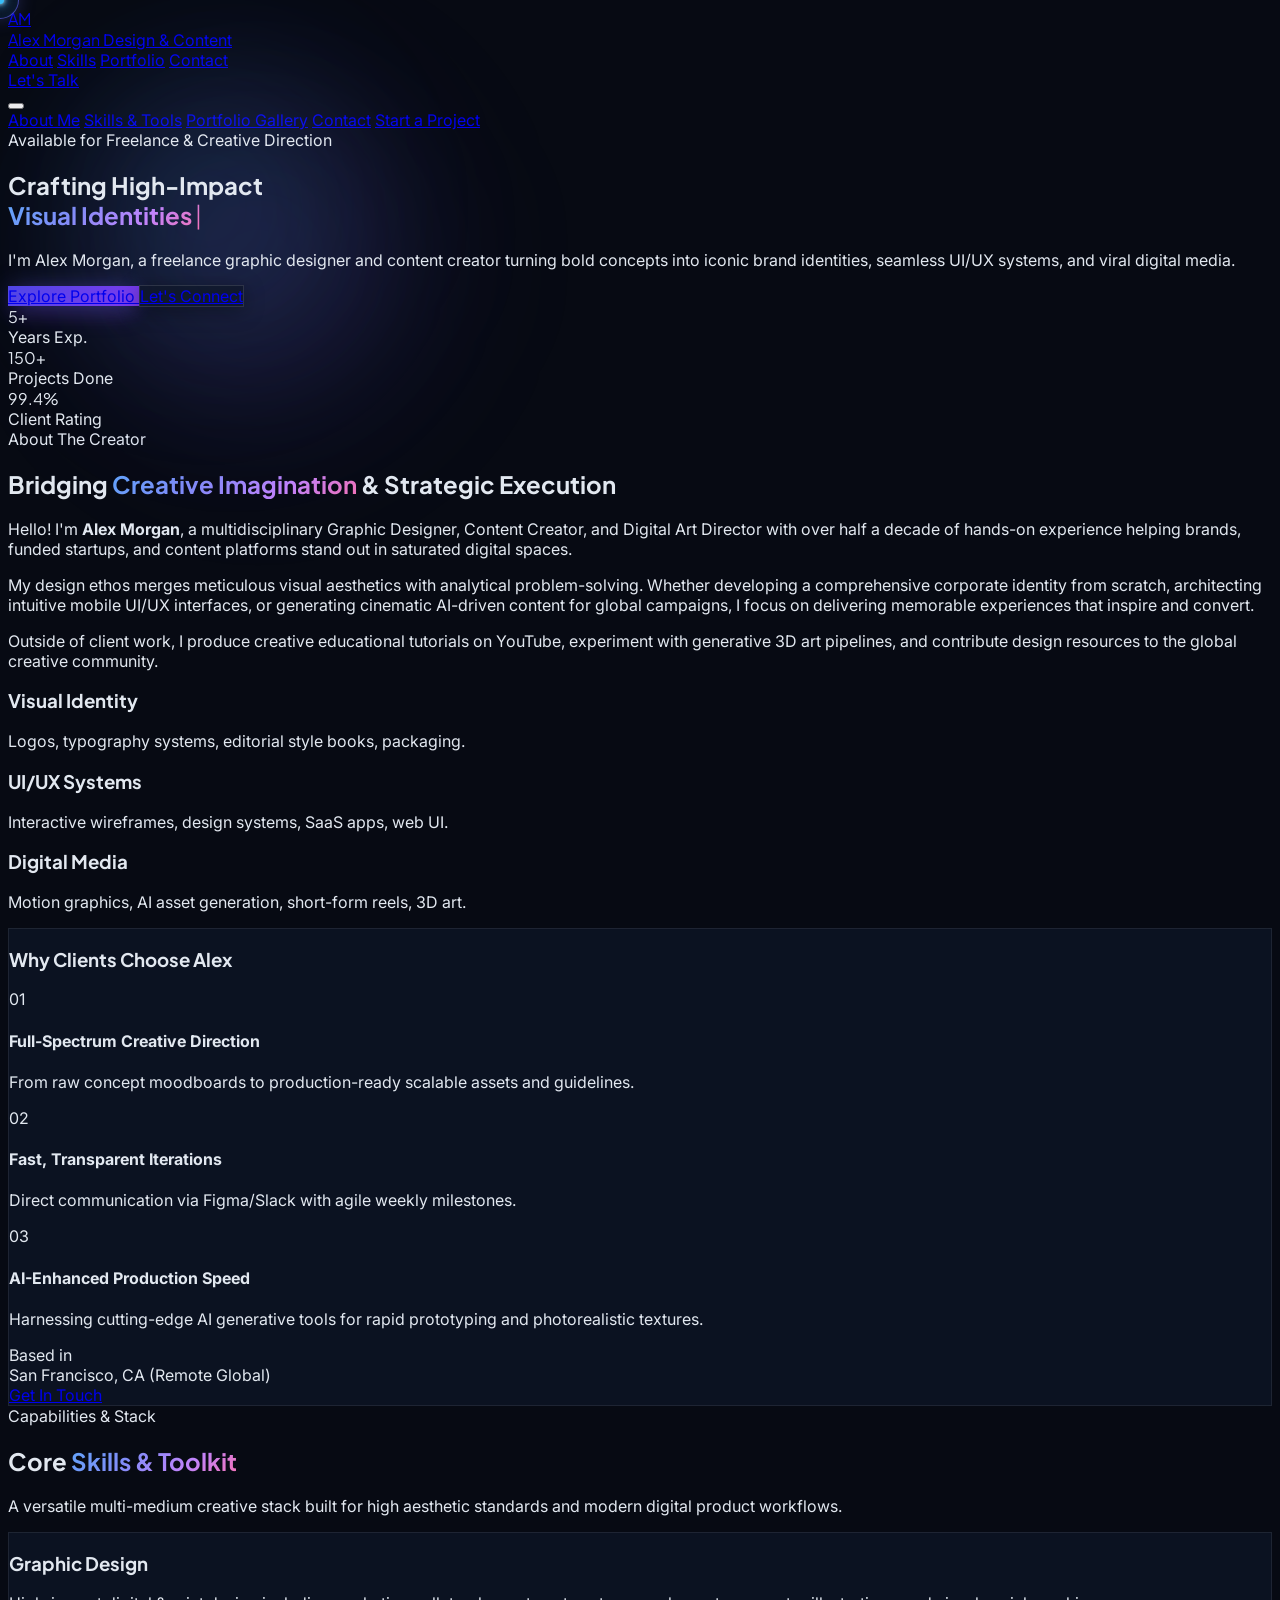
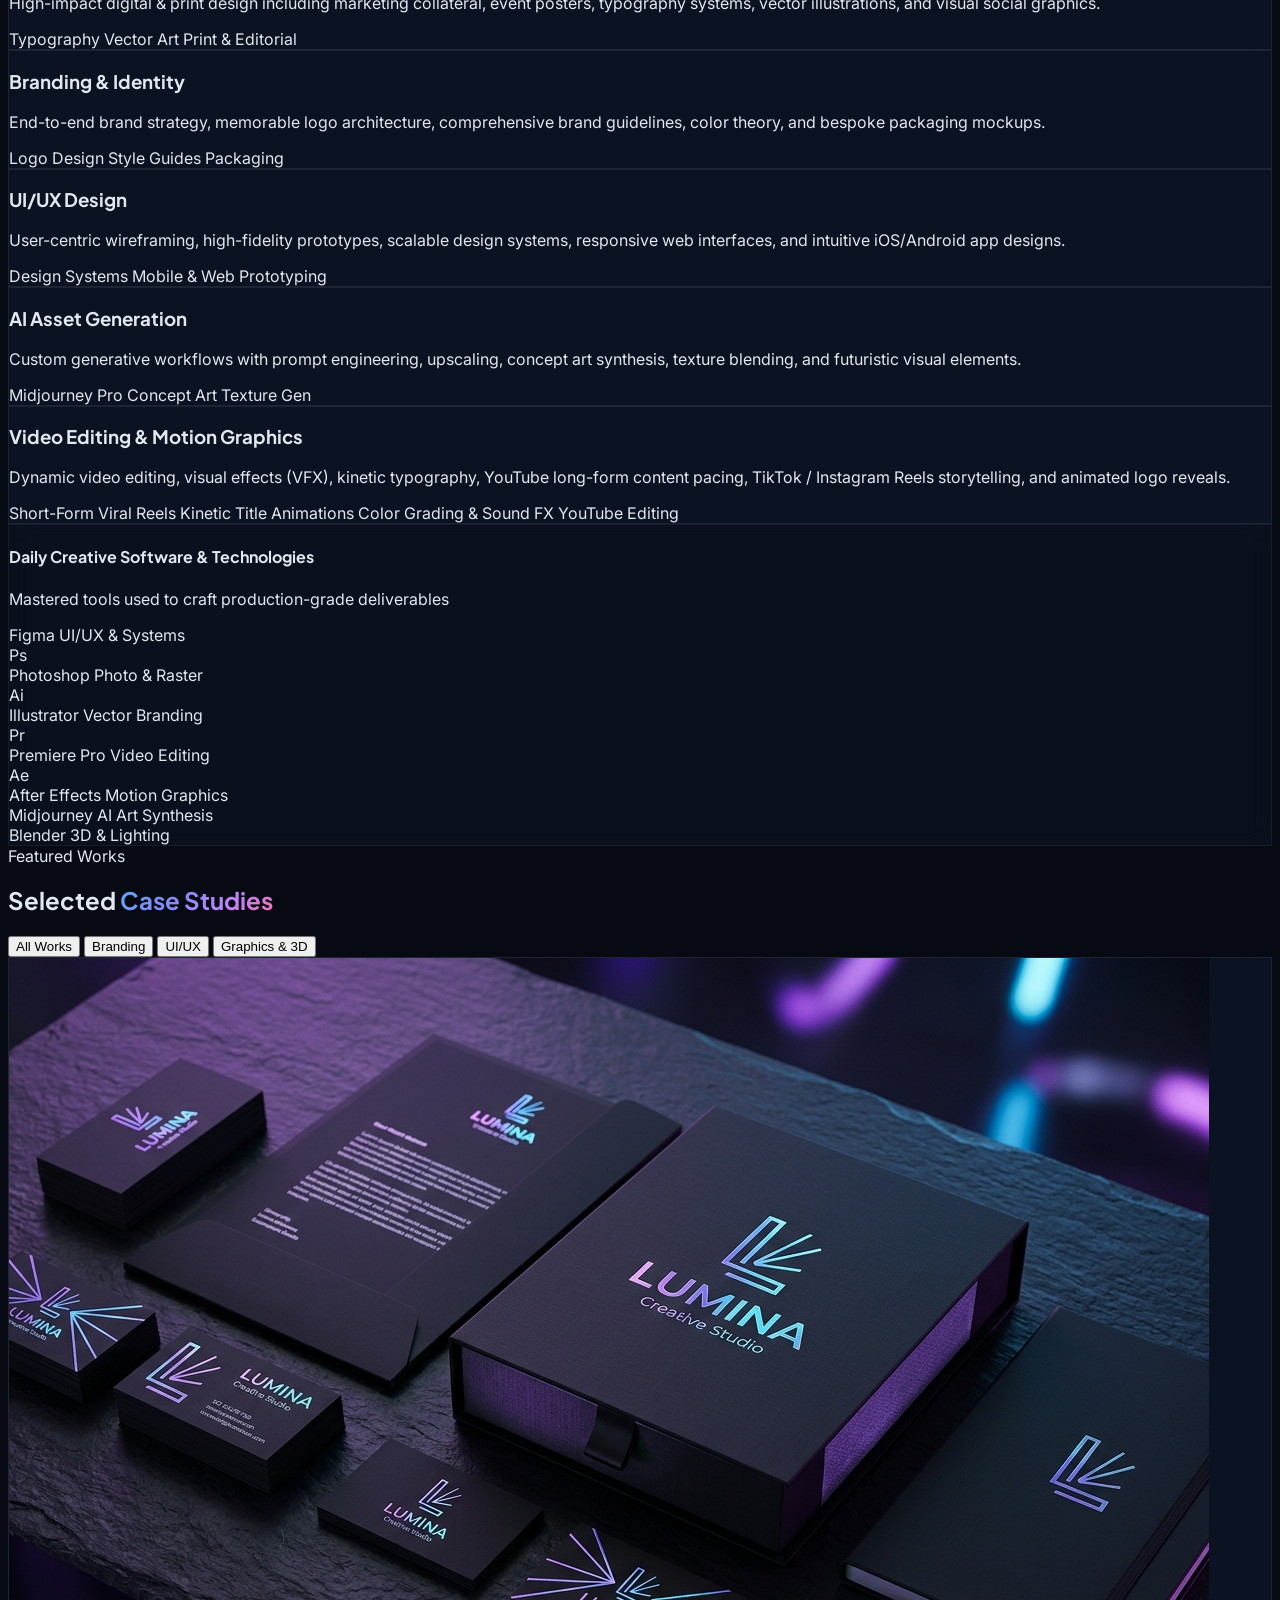
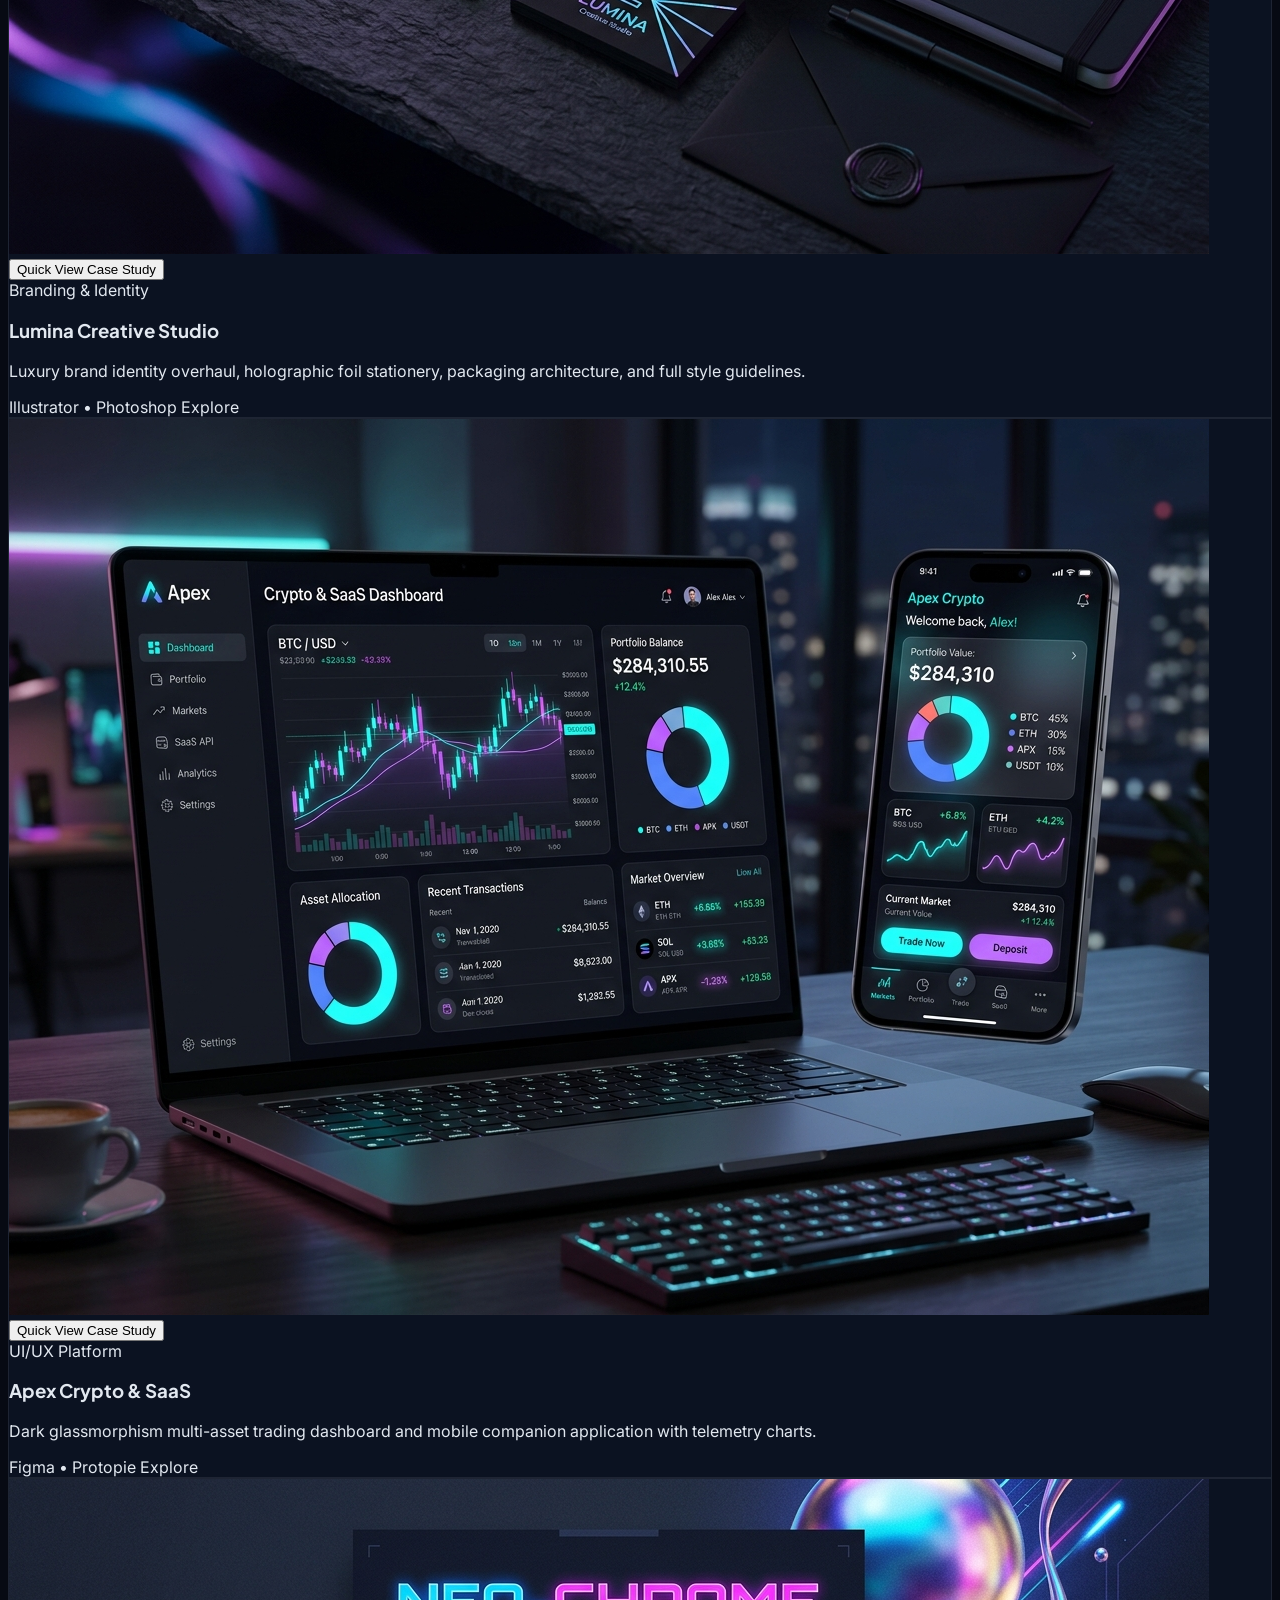
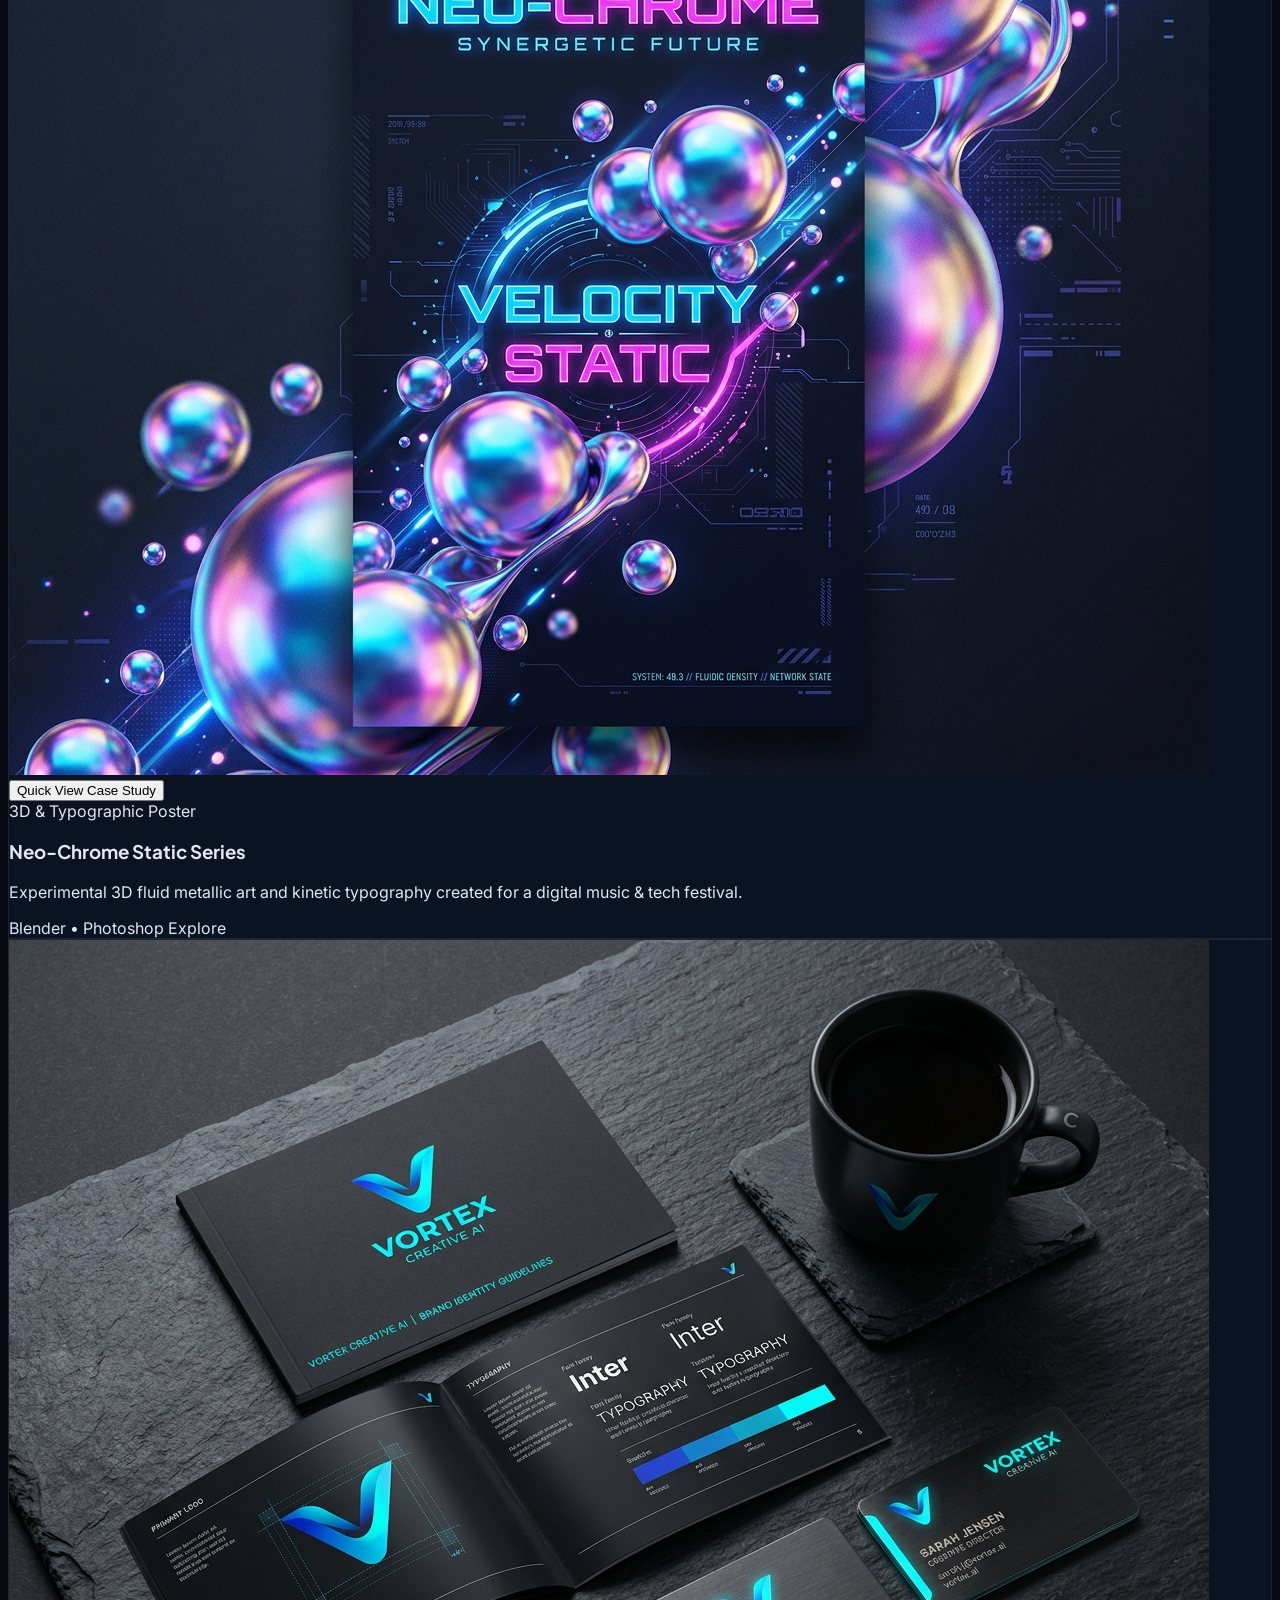
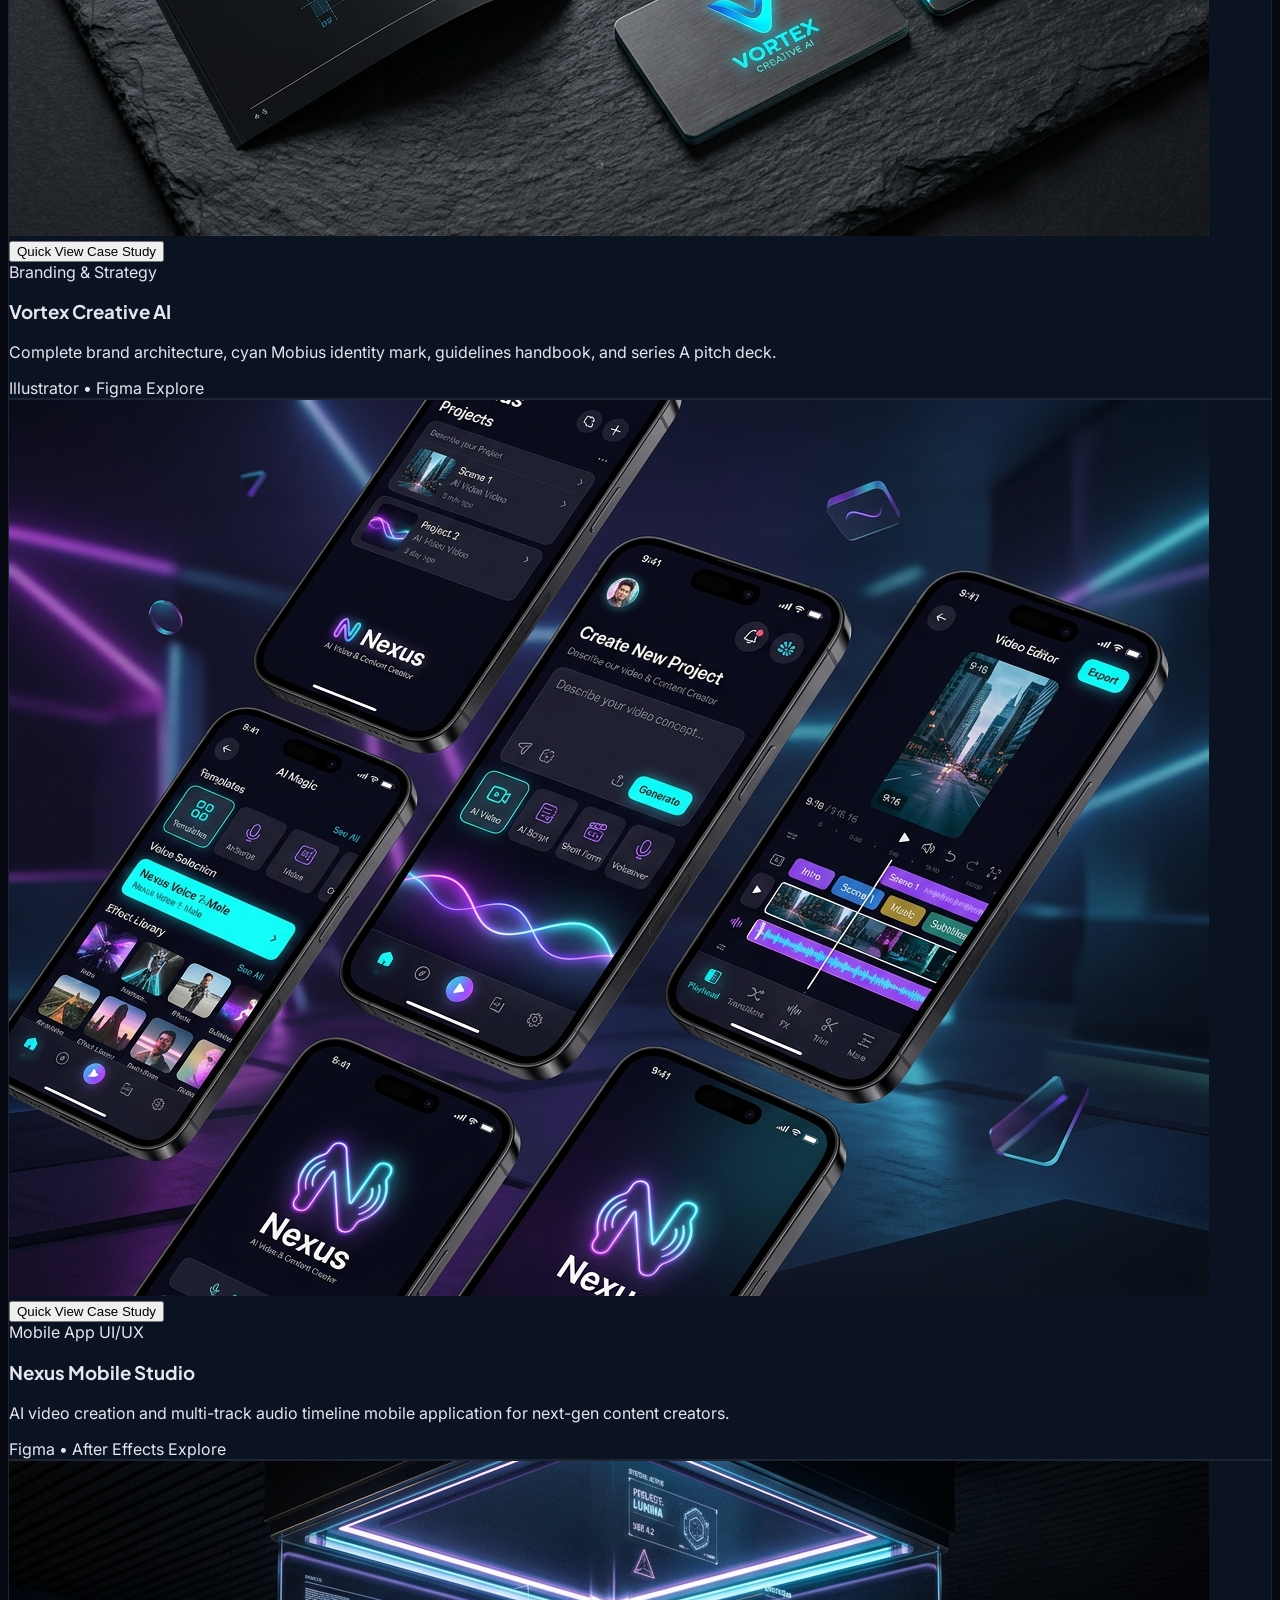
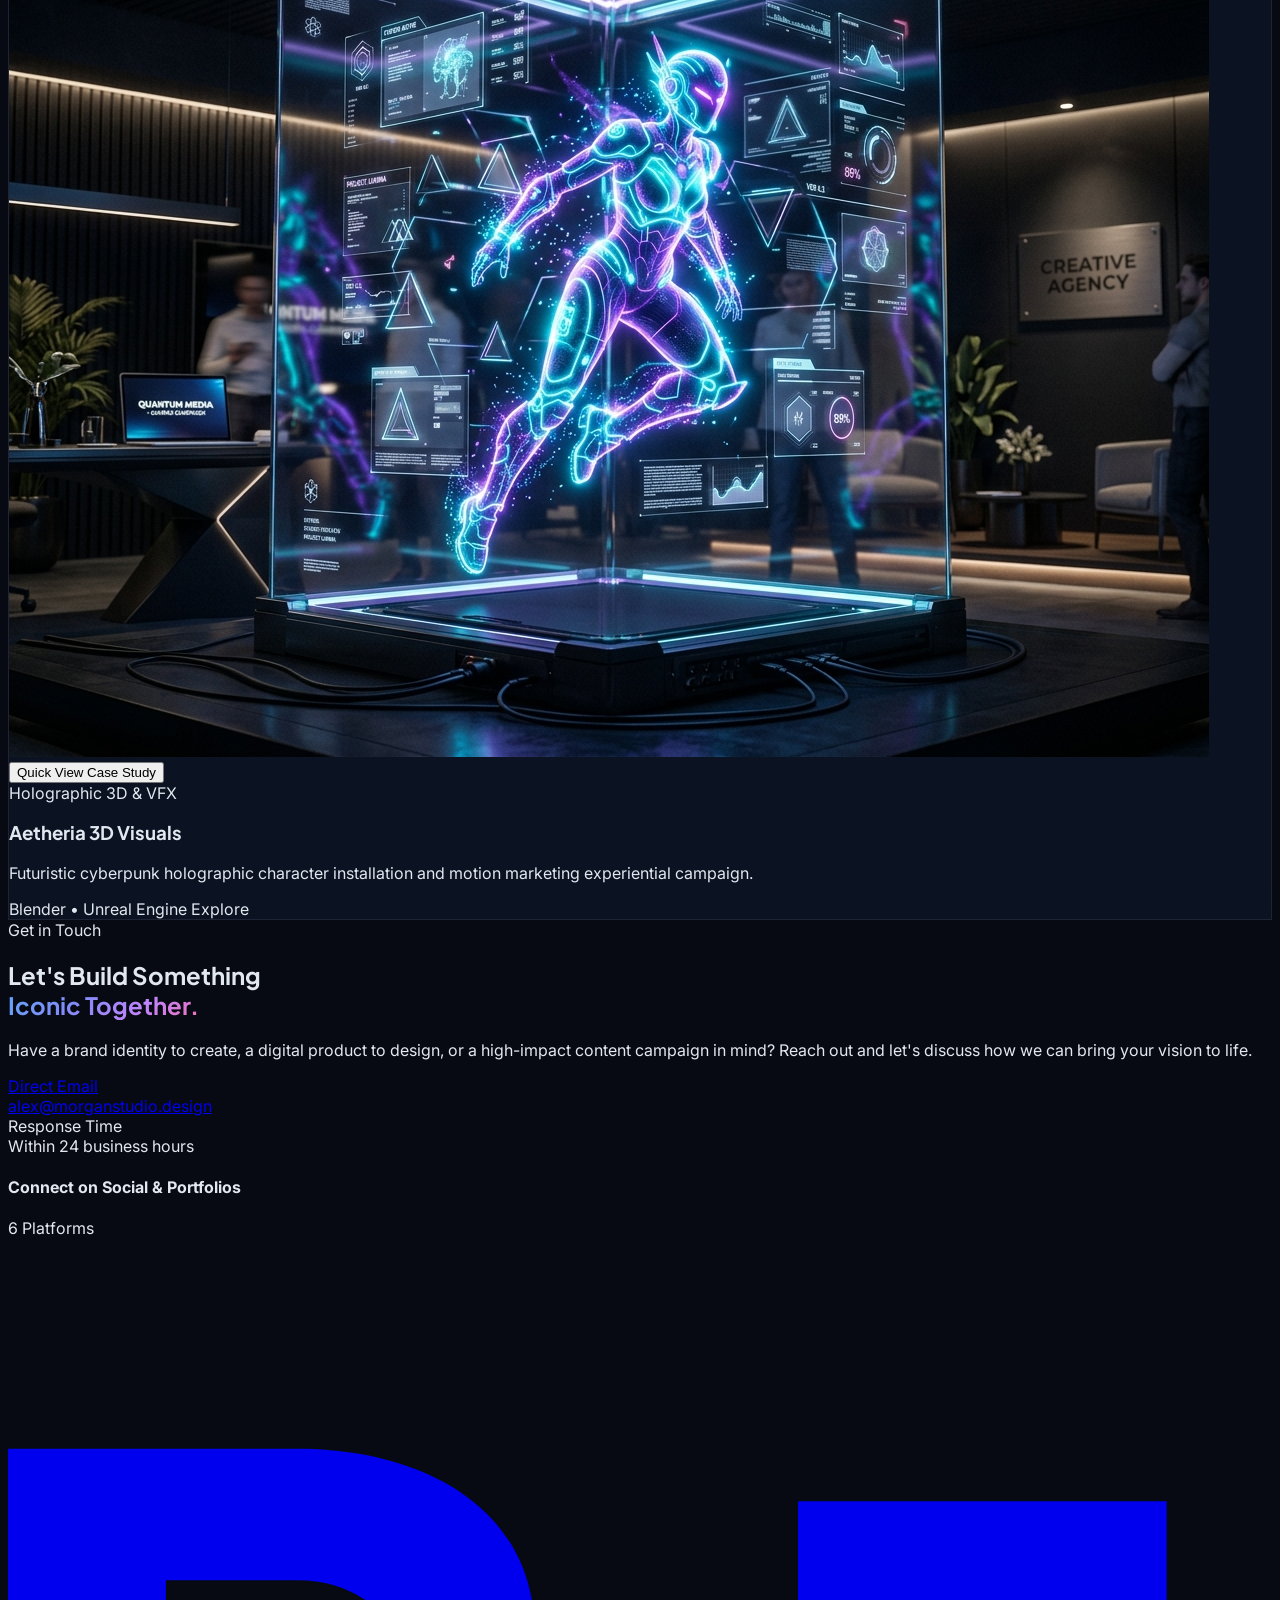
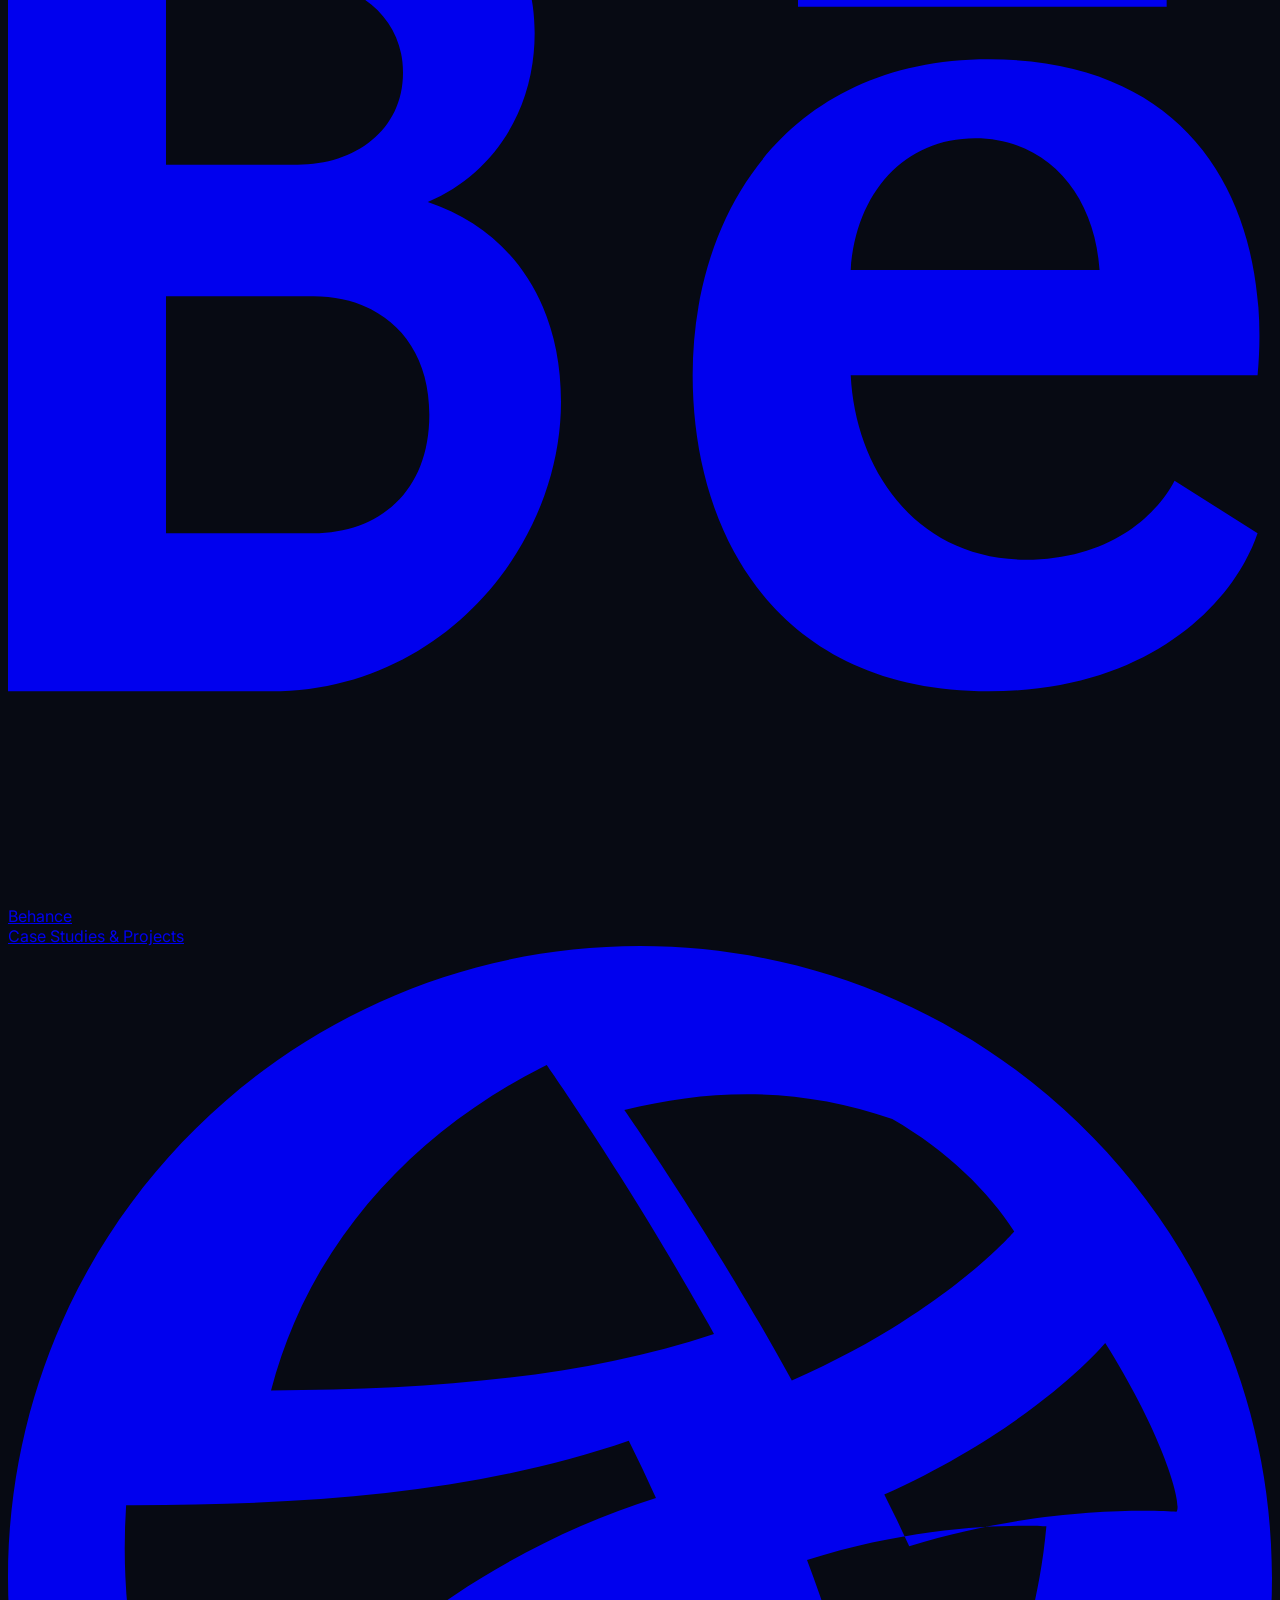
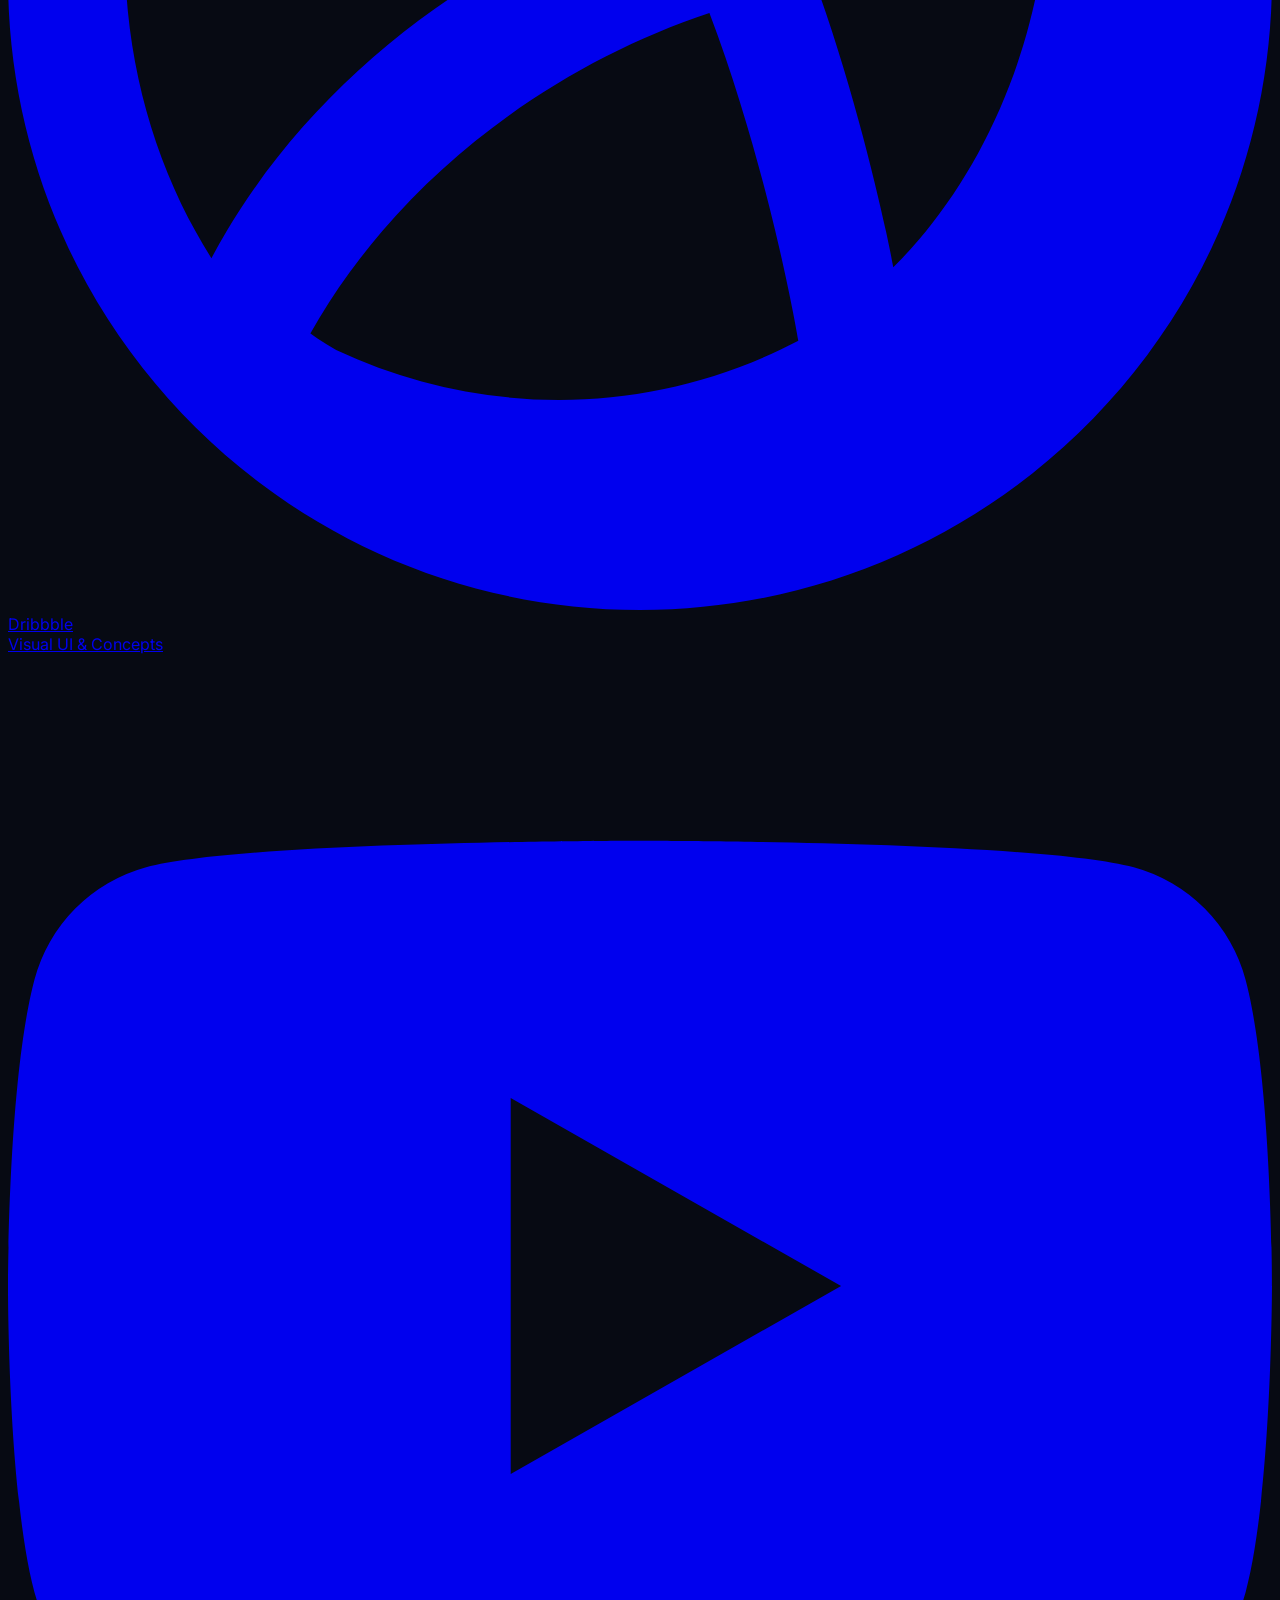
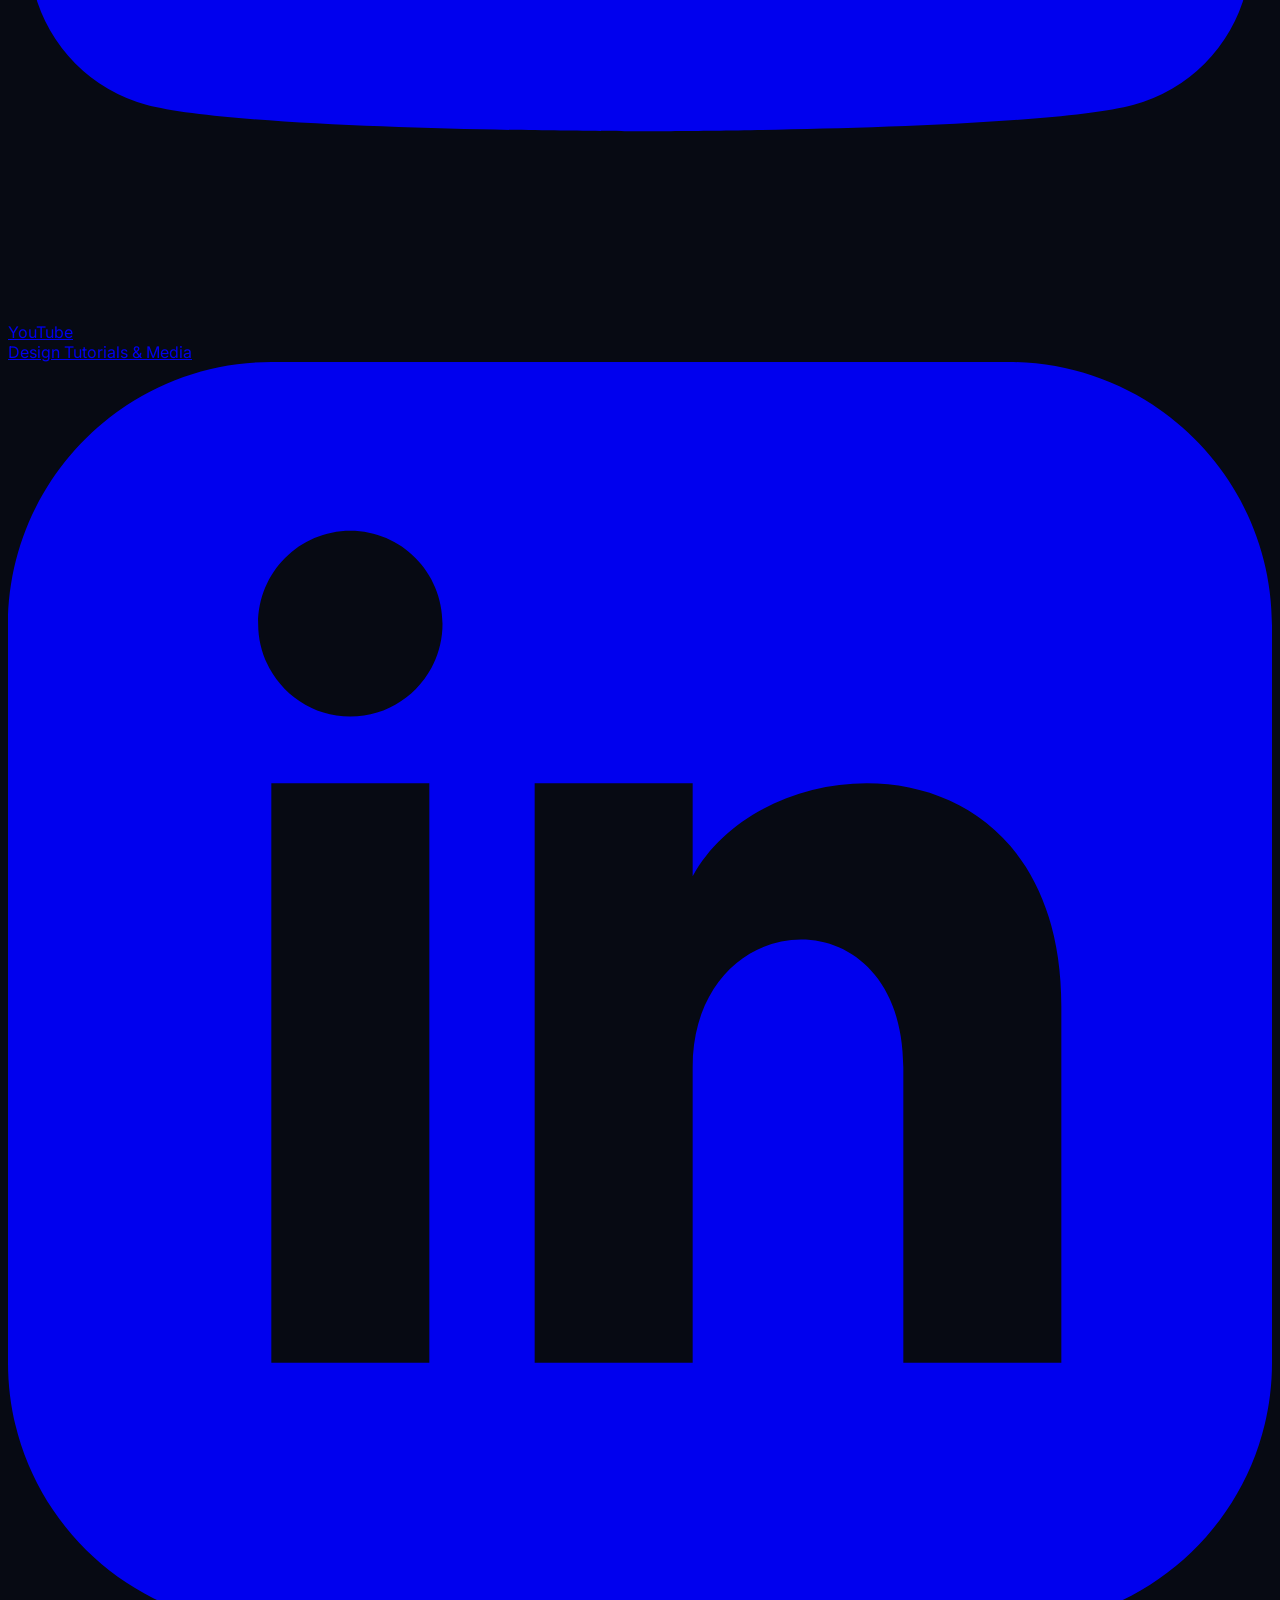
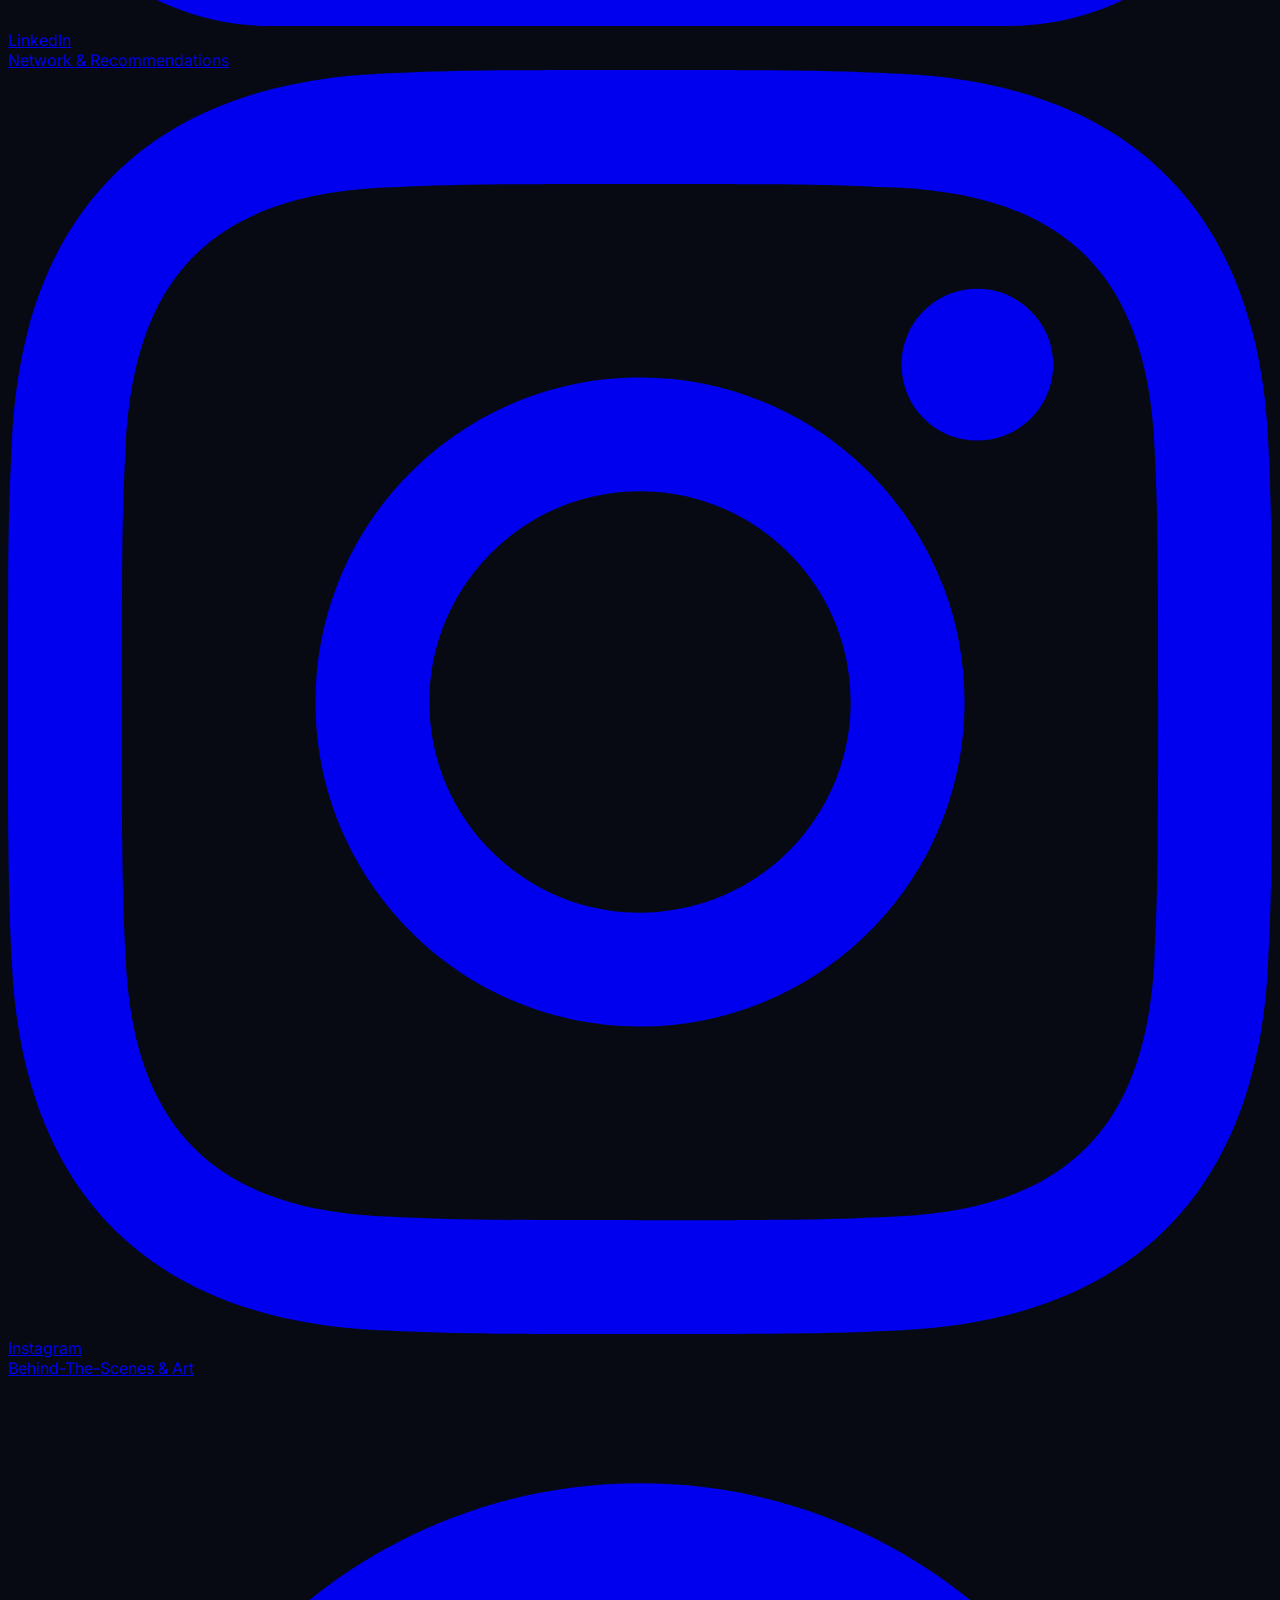
==== commit 58c2cb96: "mouse 2" ====
--- a/index.html
+++ b/index.html
@@ -66,11 +66,10 @@
   <div id="website-vanta-bg" class="fixed inset-0 w-full h-full -z-50 pointer-events-none overflow-hidden"></div>
   <div class="fixed inset-0 bg-dark-950/45 pointer-events-none -z-40"></div>
 
-  <!-- Interactive WebGL Swarm Cursor Container -->
-  <div id="swarmCursorContainer" class="swarm-cursor"></div>
-
-  <!-- Subtle Cursor Ambient Glow (Desktop) -->
-  <div id="cursorGlow" class="cursor-glow"></div>
+  <!-- Custom Modern Interactive Cursor & Particles (Desktop) -->
+  <div id="customCursorDot" class="custom-cursor-dot"></div>
+  <div id="customCursorRing" class="custom-cursor-ring"></div>
+  <canvas id="cursorParticleCanvas" class="cursor-particle-canvas"></canvas>
 
   <!-- Background Ambient Glow Accents -->
   <div class="glow-orb-indigo top-0 left-1/4 -translate-x-1/2"></div>
--- a/style.css
+++ b/style.css
@@ -224,24 +224,7 @@
   transform: scale(1) translateY(0);
 }
 
-/* Custom Interactive Cursor Glow */
-.cursor-glow {
-  pointer-events: none;
-  position: fixed;
-  width: 400px;
-  height: 400px;
-  border-radius: 50%;
-  background: radial-gradient(circle, rgba(99, 102, 241, 0.08) 0%, rgba(99, 102, 241, 0) 70%);
-  transform: translate(-50%, -50%);
-  z-index: 9999;
-  transition: width 0.3s, height 0.3s, opacity 0.3s;
-}
-
-@media (max-width: 768px) {
-  .cursor-glow {
-    display: none;
-  }
-}
+
 
 /* ==================== HERO SECTION ENHANCEMENTS ==================== */
 
@@ -378,30 +361,96 @@
   display: block;
 }
 
-/* ==================== SWARM CURSOR EFFECT ==================== */
-.swarm-cursor {
+/* ==================== MODERN INTERACTIVE CURSOR ==================== */
+.custom-cursor-dot {
   position: fixed;
-  inset: 0;
+  top: 0;
+  left: 0;
+  width: 8px;
+  height: 8px;
+  border-radius: 50%;
+  background: #38bdf8;
+  box-shadow: 0 0 12px 2px rgba(56, 189, 248, 0.9), 0 0 4px #ffffff;
+  pointer-events: none;
+  z-index: 9999;
+  transform: translate(-50%, -50%);
+  transition: transform 0.15s ease-out, opacity 0.3s ease, background 0.3s ease;
+  will-change: transform;
+}
+
+.custom-cursor-ring {
+  position: fixed;
+  top: 0;
+  left: 0;
+  width: 36px;
+  height: 36px;
+  border-radius: 50%;
+  border: 1.5px solid rgba(99, 102, 241, 0.65);
+  box-shadow: 0 0 20px -3px rgba(99, 102, 241, 0.4), inset 0 0 10px rgba(6, 182, 212, 0.15);
+  background: rgba(99, 102, 241, 0.05);
+  backdrop-filter: blur(1px);
+  pointer-events: none;
+  z-index: 9998;
+  transform: translate(-50%, -50%);
+  transition: width 0.3s cubic-bezier(0.16, 1, 0.3, 1),
+              height 0.3s cubic-bezier(0.16, 1, 0.3, 1),
+              background 0.3s ease,
+              border-color 0.3s ease,
+              transform 0.1s ease-out,
+              opacity 0.3s ease;
+  will-change: transform;
+}
+
+/* Hover over clickable interactive elements */
+.custom-cursor-ring.cursor-hover {
+  width: 58px;
+  height: 58px;
+  border-color: rgba(6, 182, 212, 0.9);
+  background: rgba(6, 182, 212, 0.12);
+  box-shadow: 0 0 30px rgba(6, 182, 212, 0.5), inset 0 0 15px rgba(99, 102, 241, 0.25);
+  border-width: 2px;
+}
+
+.custom-cursor-dot.cursor-hover {
+  transform: translate(-50%, -50%) scale(0.6);
+  background: #ffffff;
+  box-shadow: 0 0 15px 3px #38bdf8;
+}
+
+/* Click Active compression */
+.custom-cursor-ring.cursor-active {
+  transform: translate(-50%, -50%) scale(0.78);
+  border-color: #ec4899;
+  background: rgba(236, 72, 153, 0.2);
+  box-shadow: 0 0 25px rgba(236, 72, 153, 0.6);
+}
+
+.custom-cursor-dot.cursor-active {
+  transform: translate(-50%, -50%) scale(1.4);
+  background: #ec4899;
+}
+
+/* Particle Trailing Canvas */
+.cursor-particle-canvas {
+  position: fixed;
+  top: 0;
+  left: 0;
   width: 100vw;
   height: 100vh;
   pointer-events: none;
-  z-index: 40;
-  overflow: hidden;
-}
-
-.swarm-cursor__canvas {
-  position: absolute;
-  inset: 0;
-  width: 100%;
-  height: 100%;
-  display: block;
-  pointer-events: none;
-  user-select: none;
+  z-index: 9997;
+}
+
+.cursor-hidden {
+  opacity: 0 !important;
 }
 
 @media (max-width: 768px) {
-  .swarm-cursor {
-    display: none;
-  }
-}
-
+  .custom-cursor-dot,
+  .custom-cursor-ring,
+  .cursor-particle-canvas {
+    display: none !important;
+  }
+}
+
+
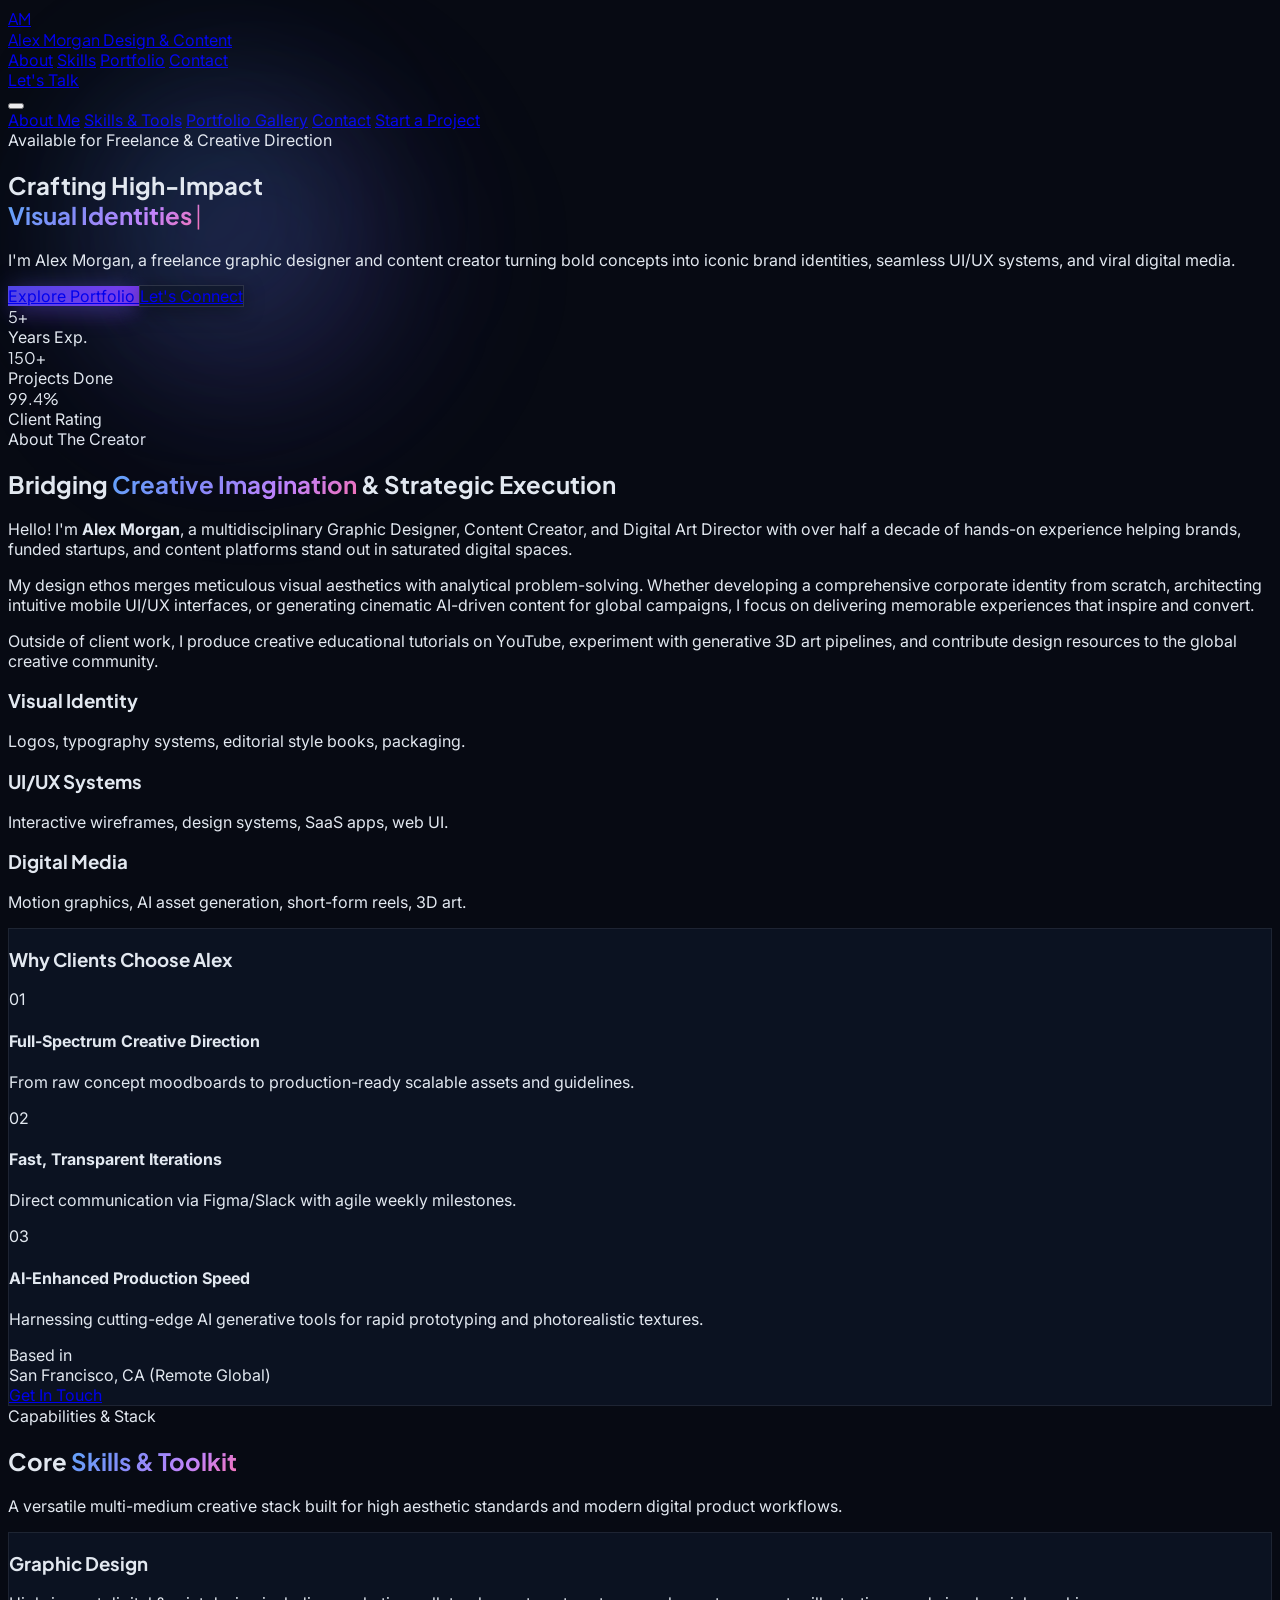
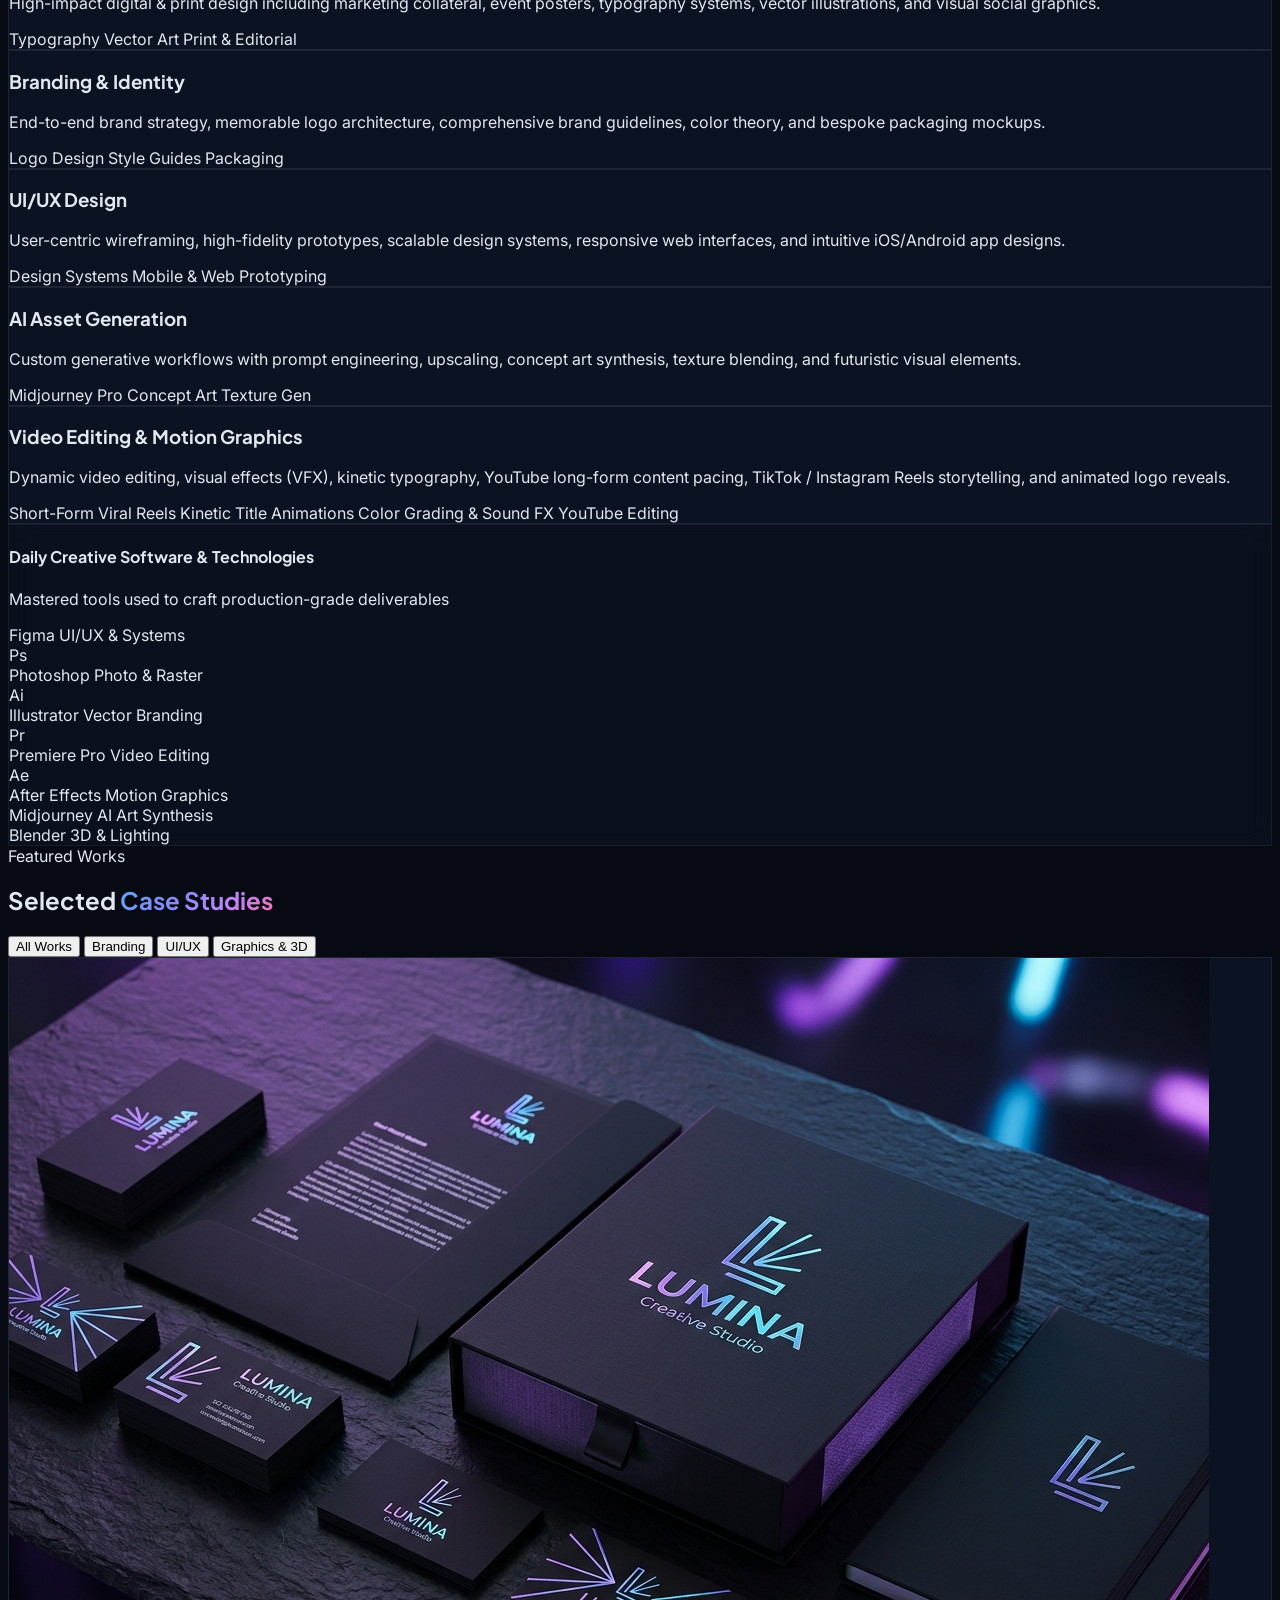
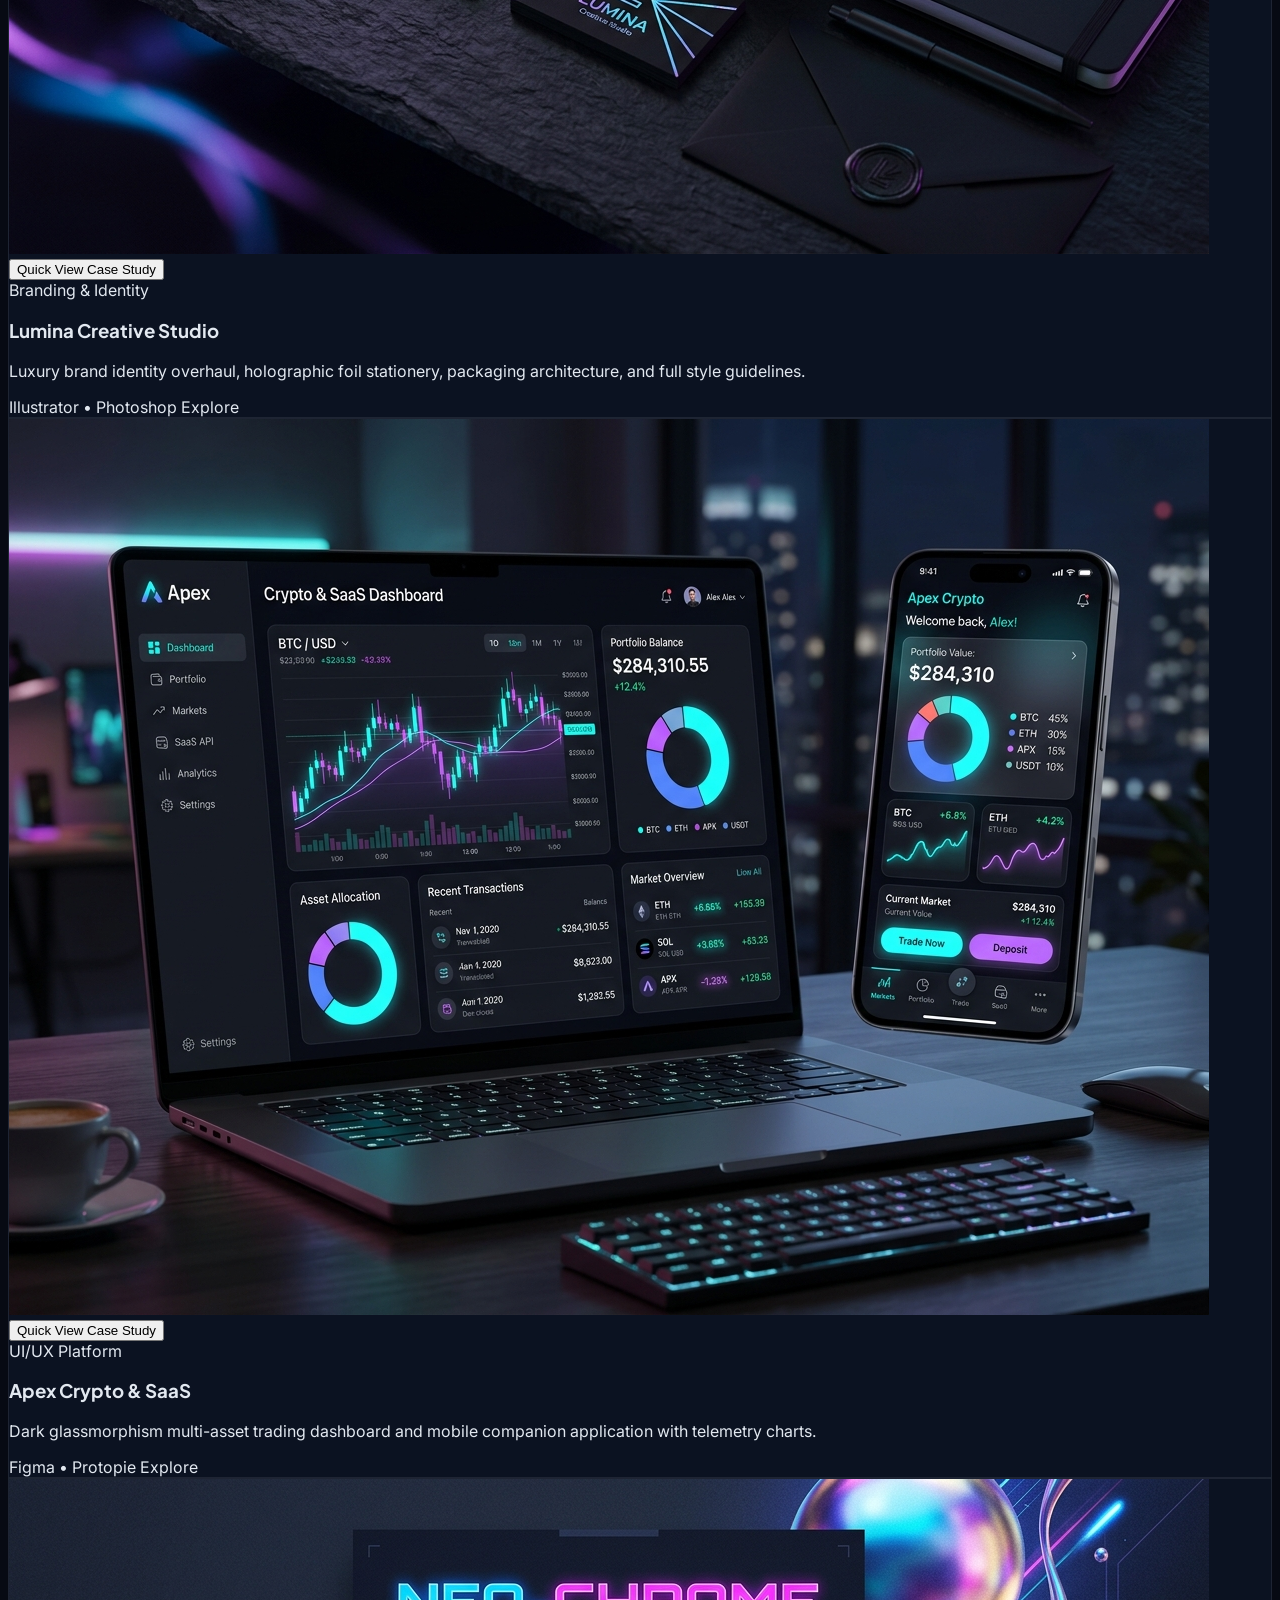
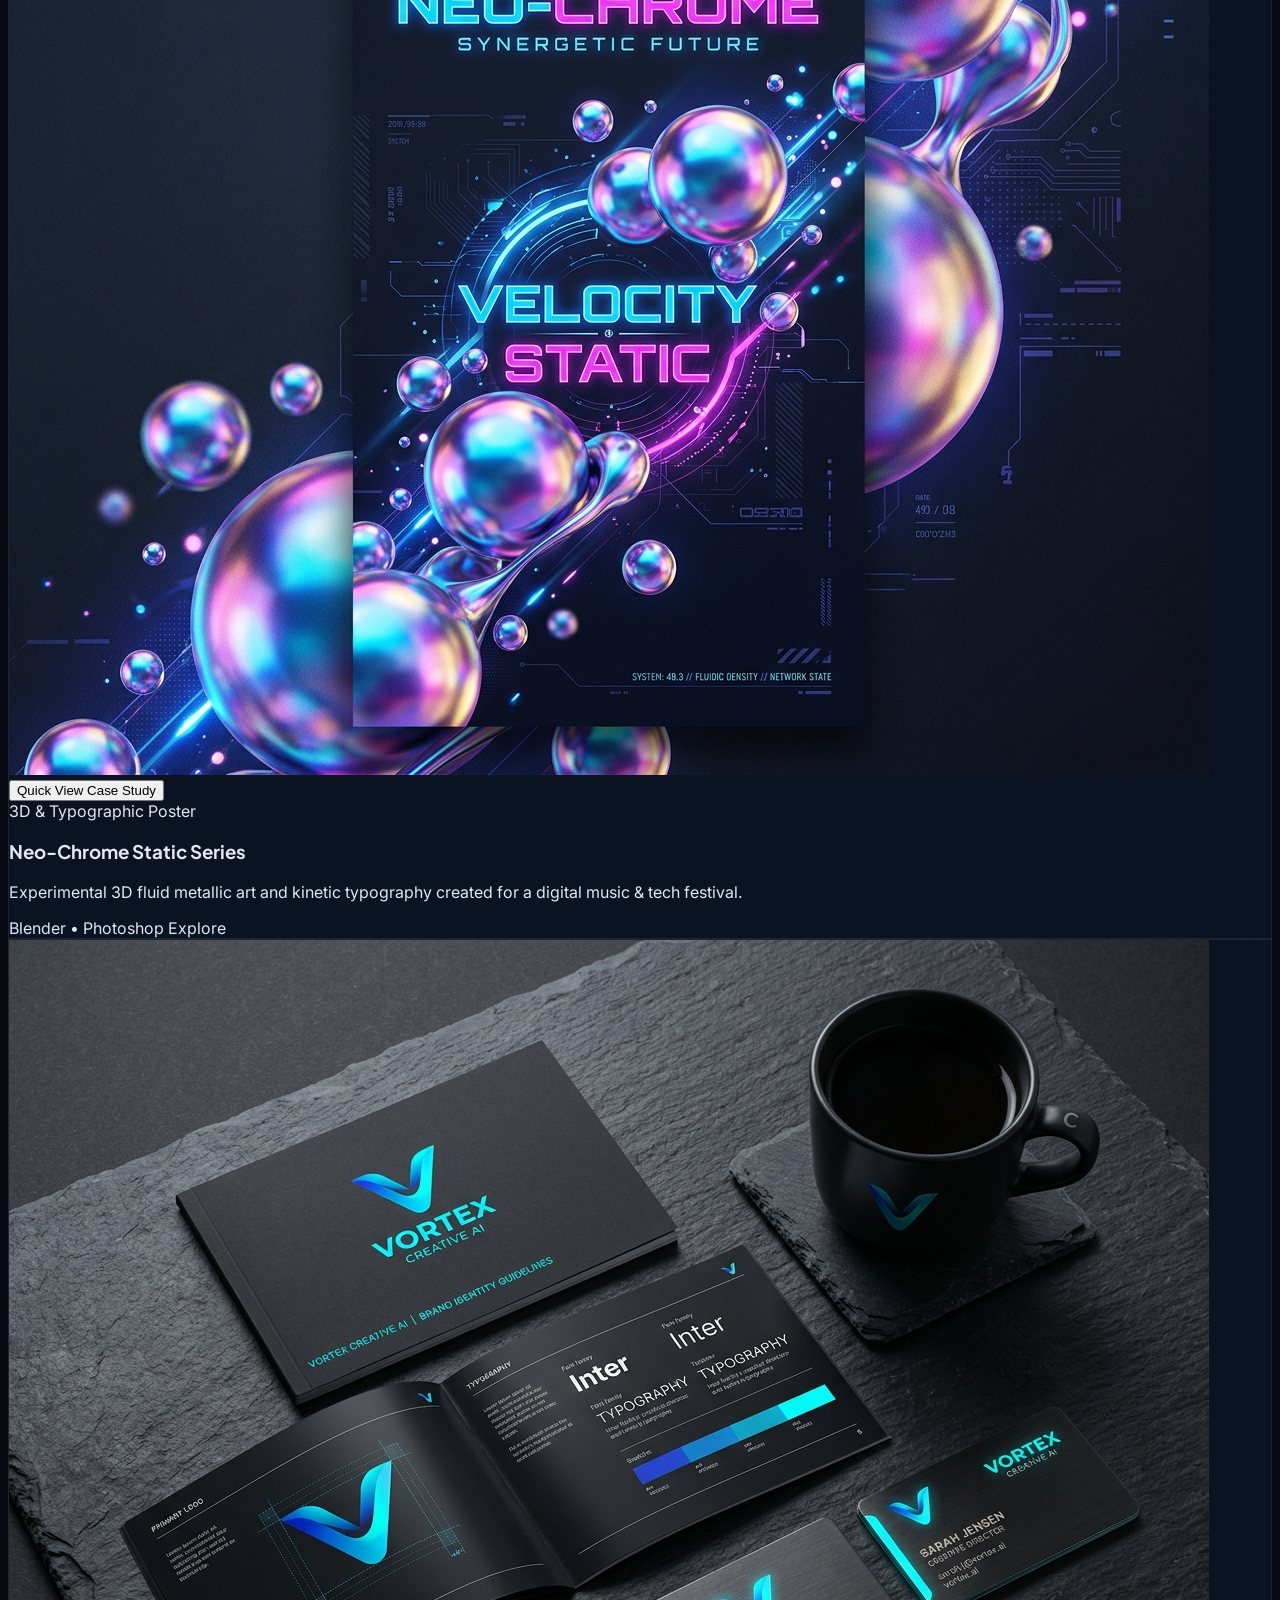
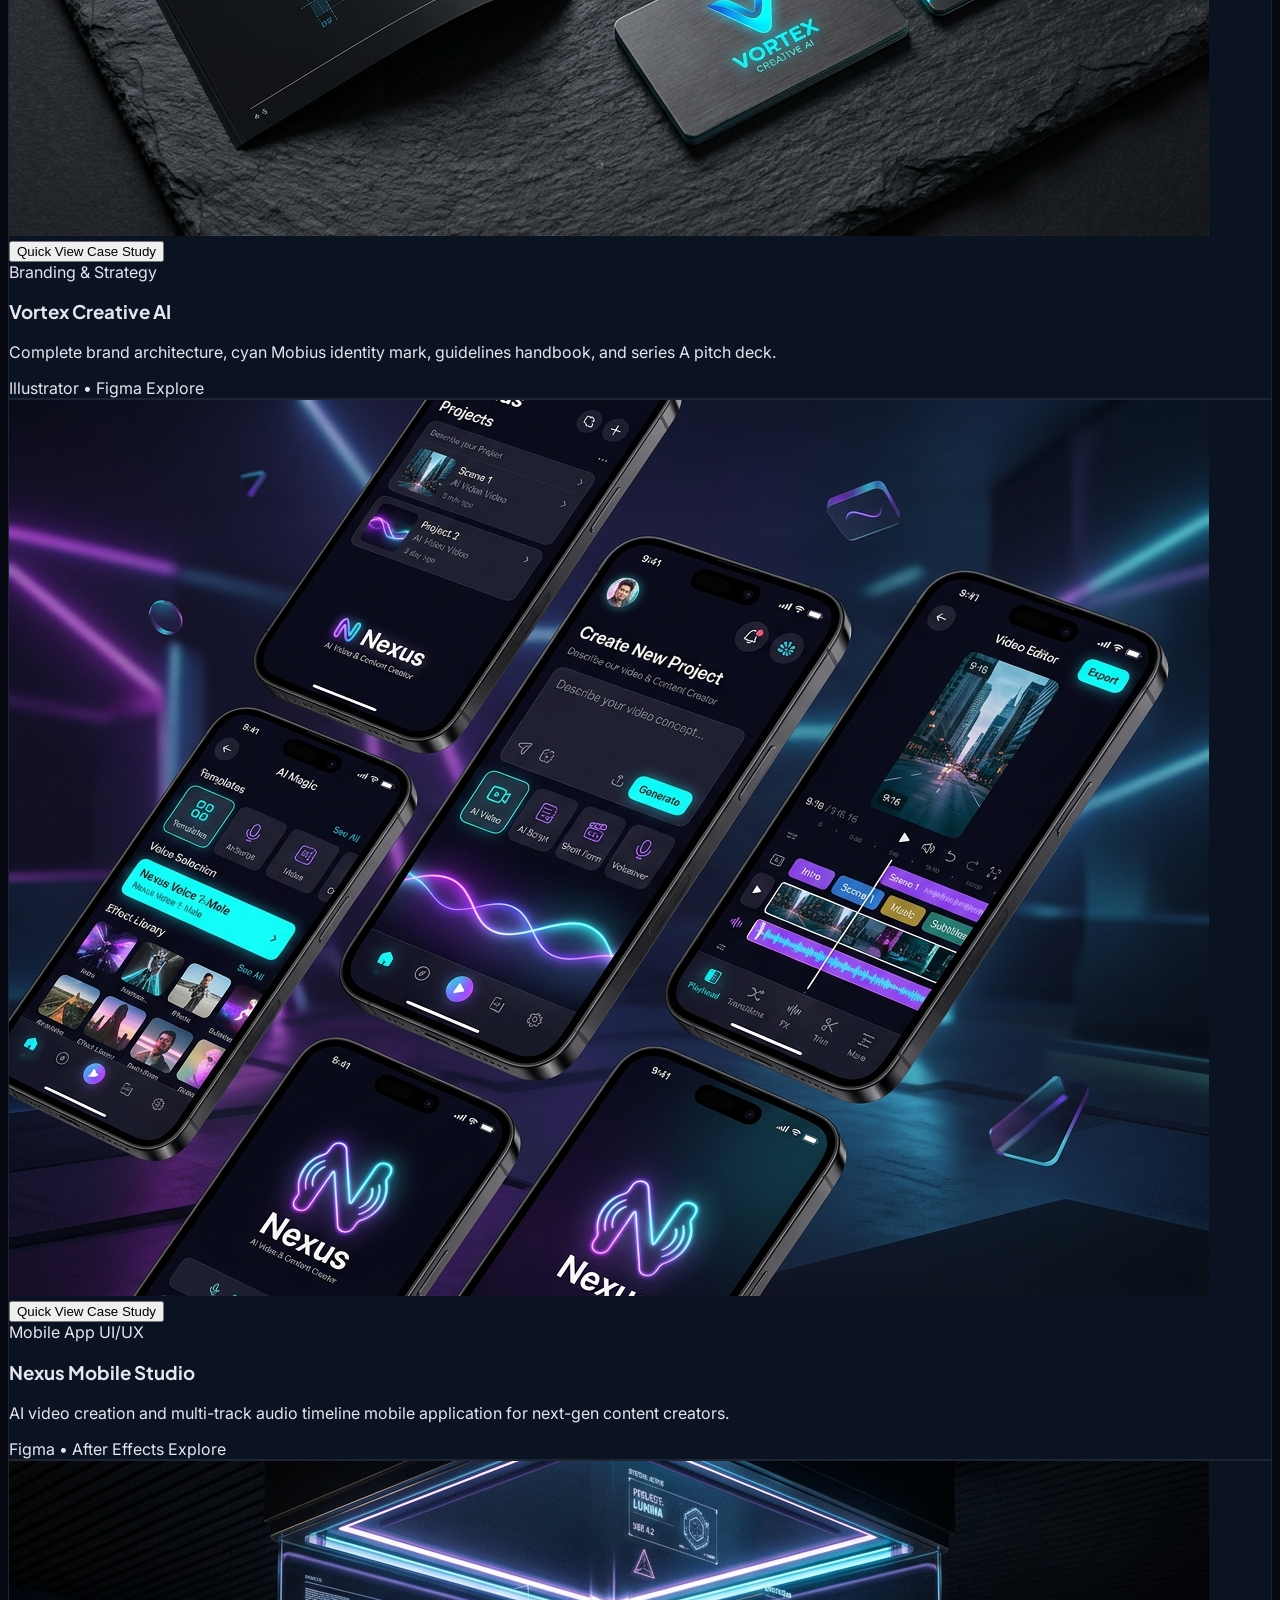
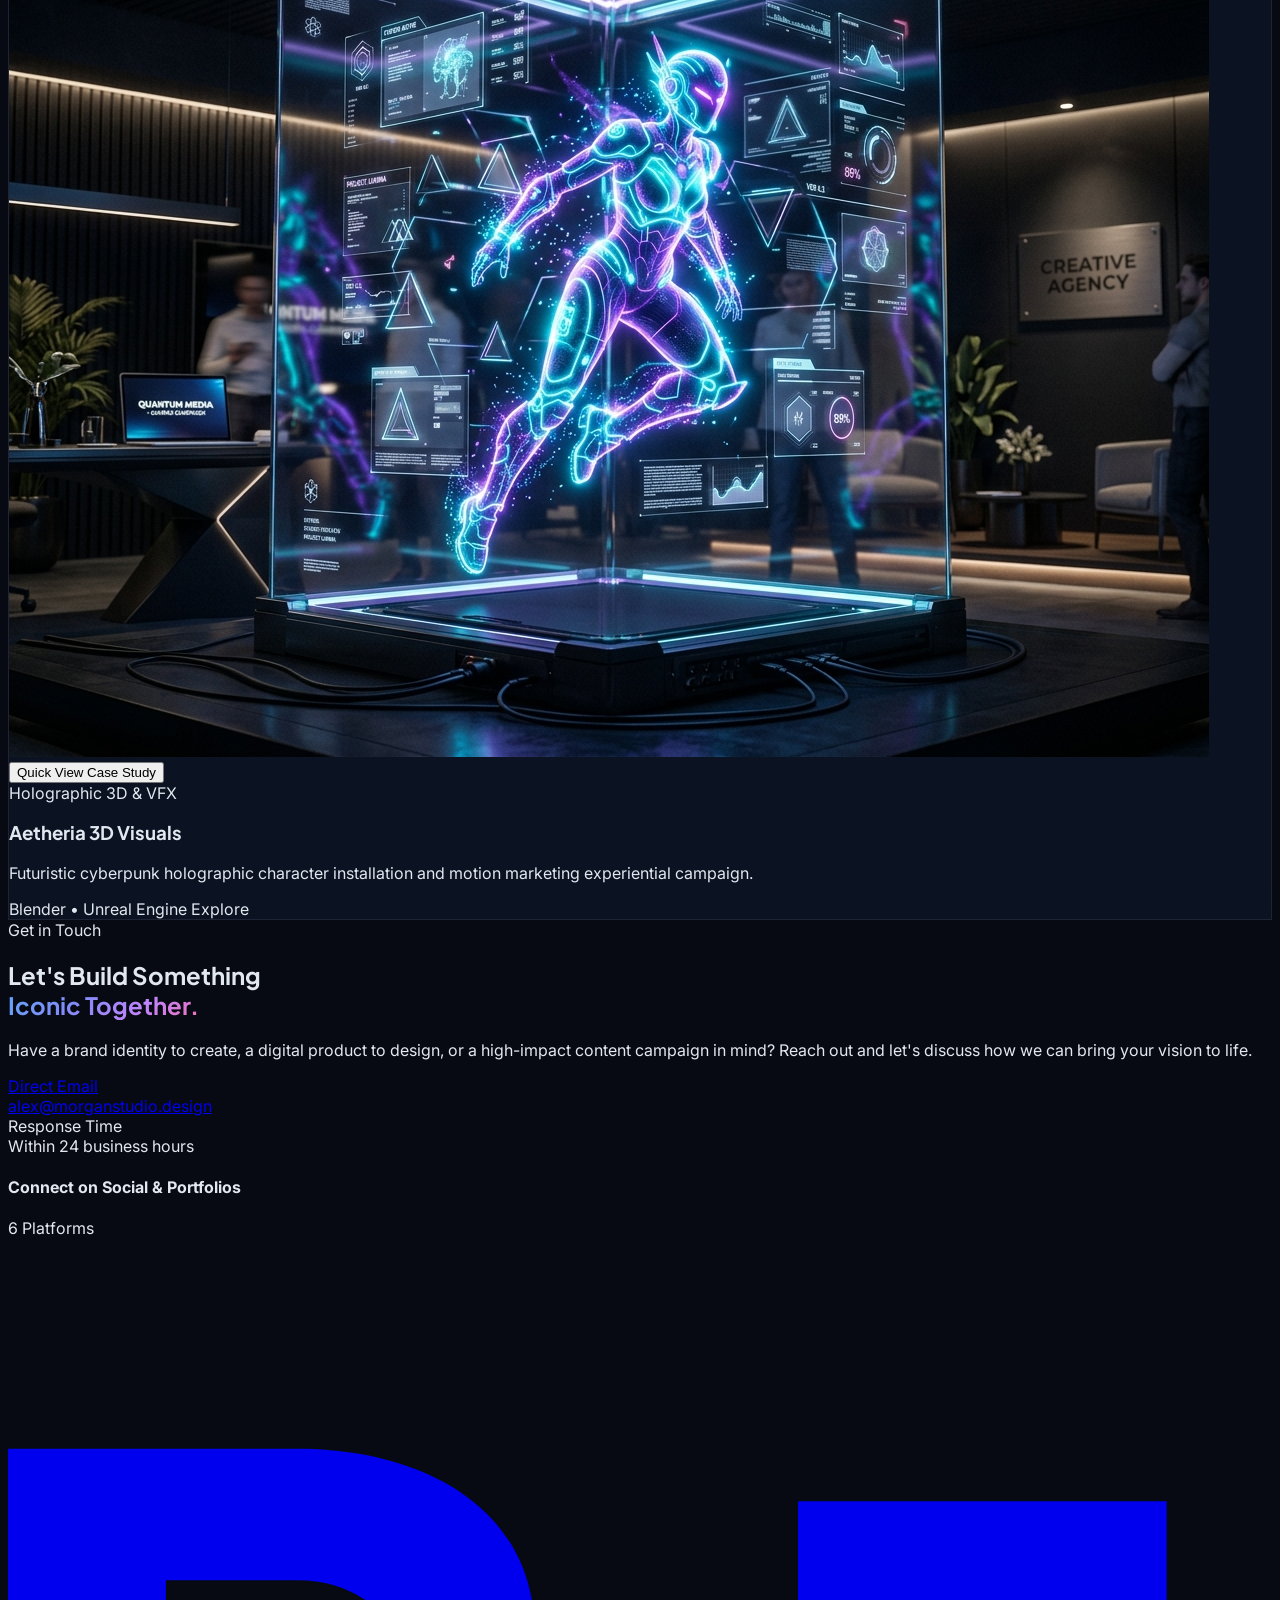
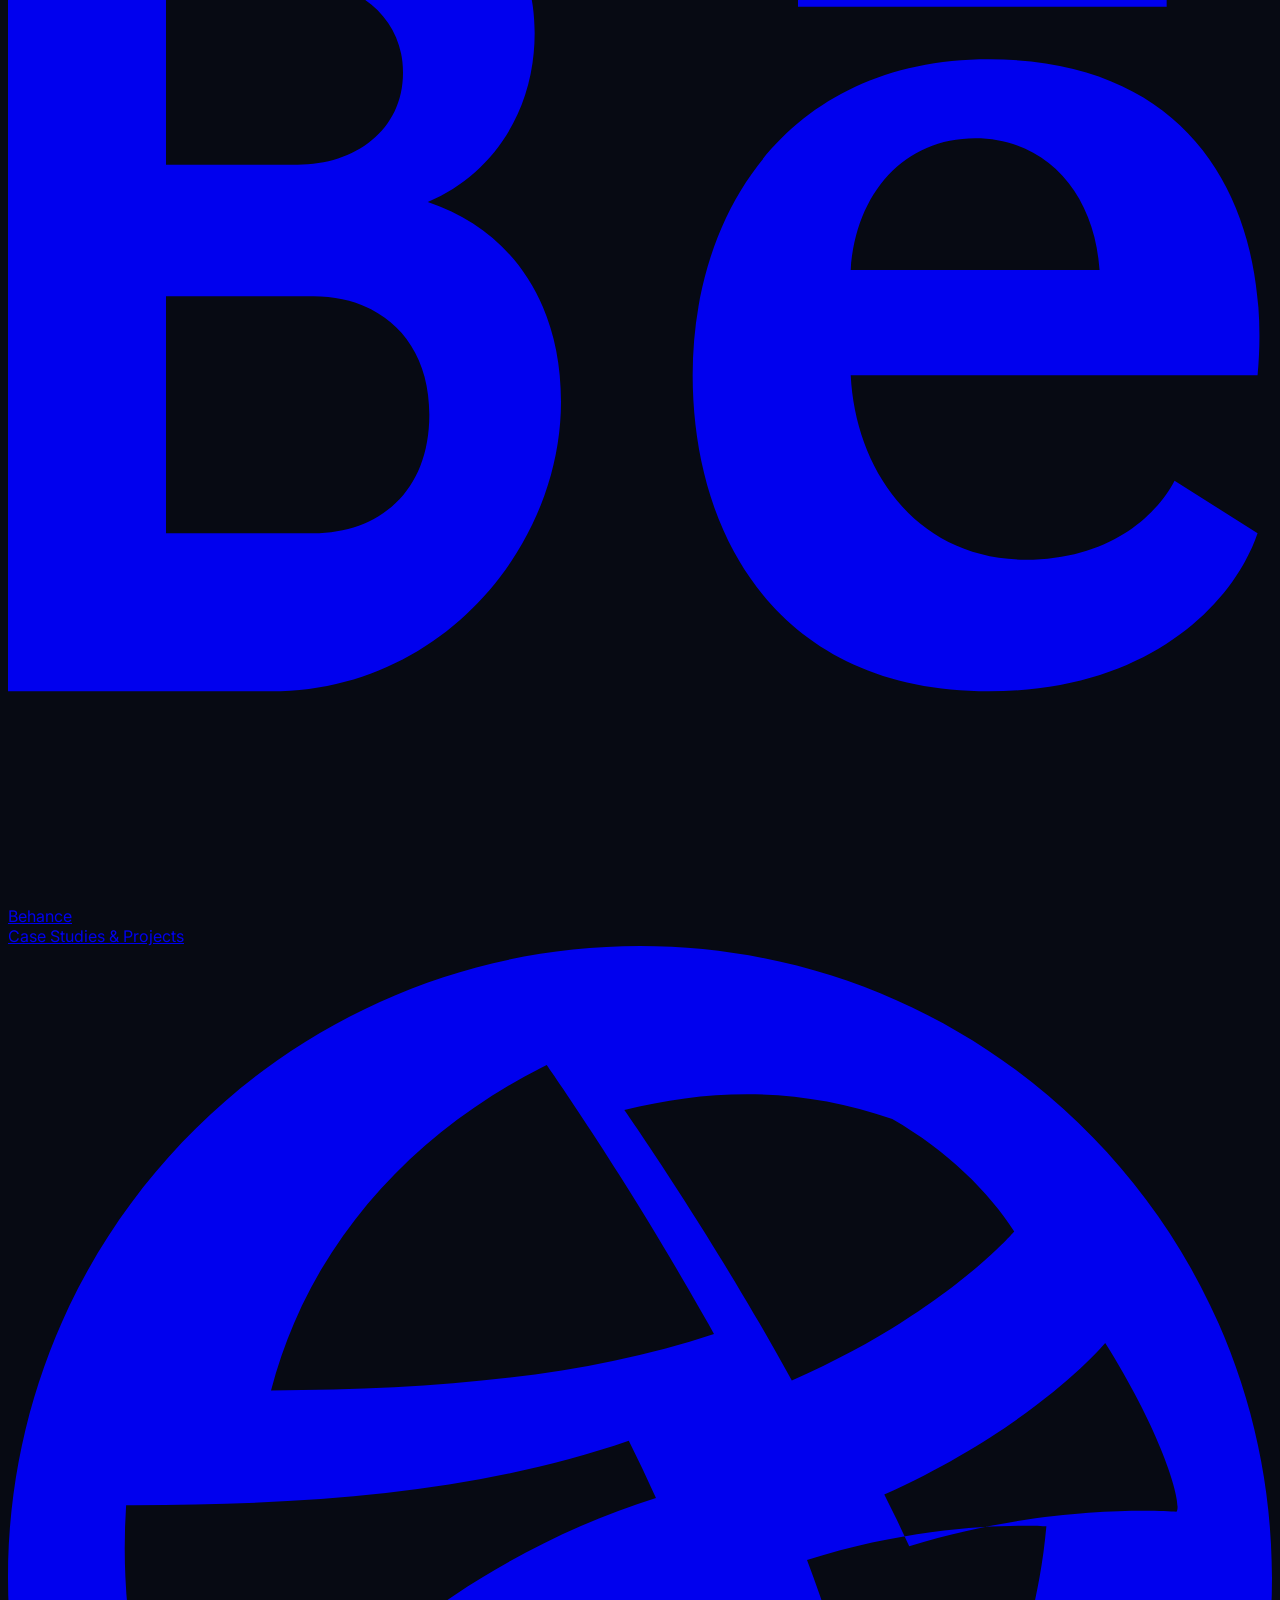
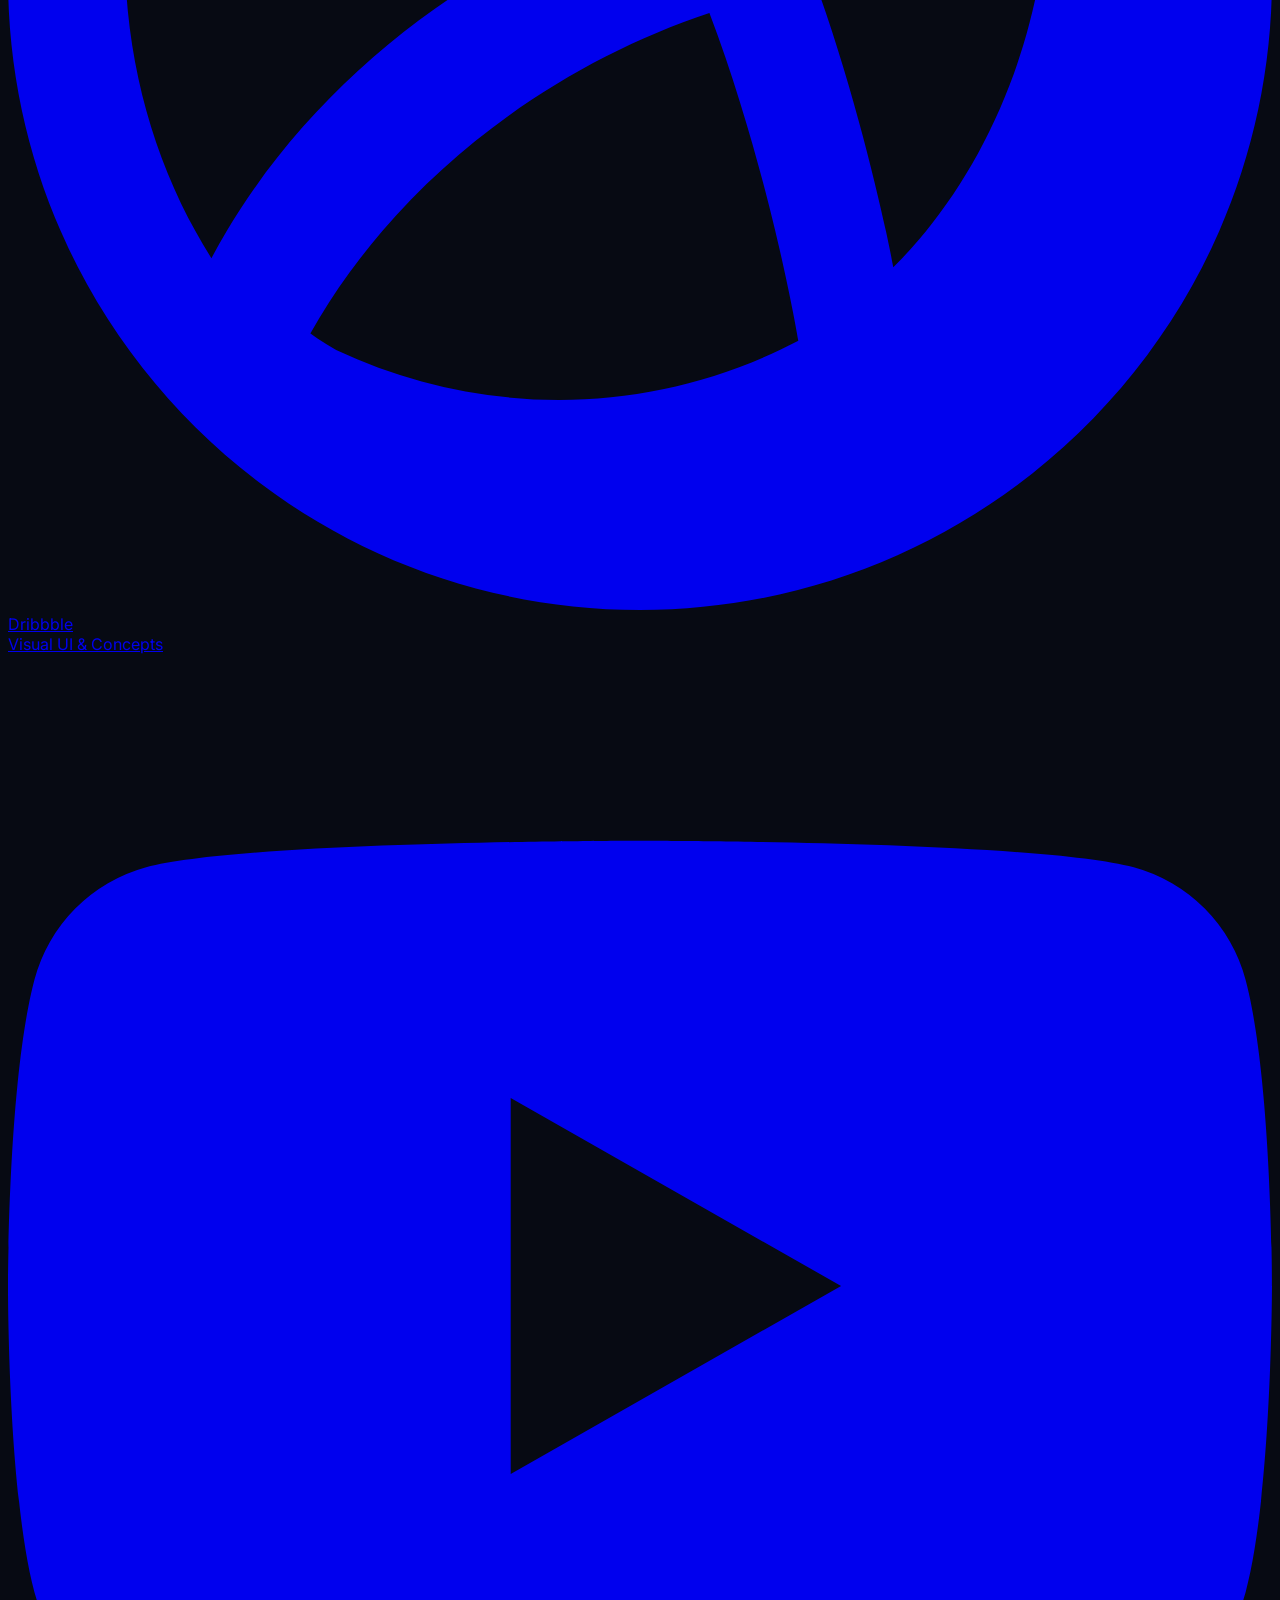
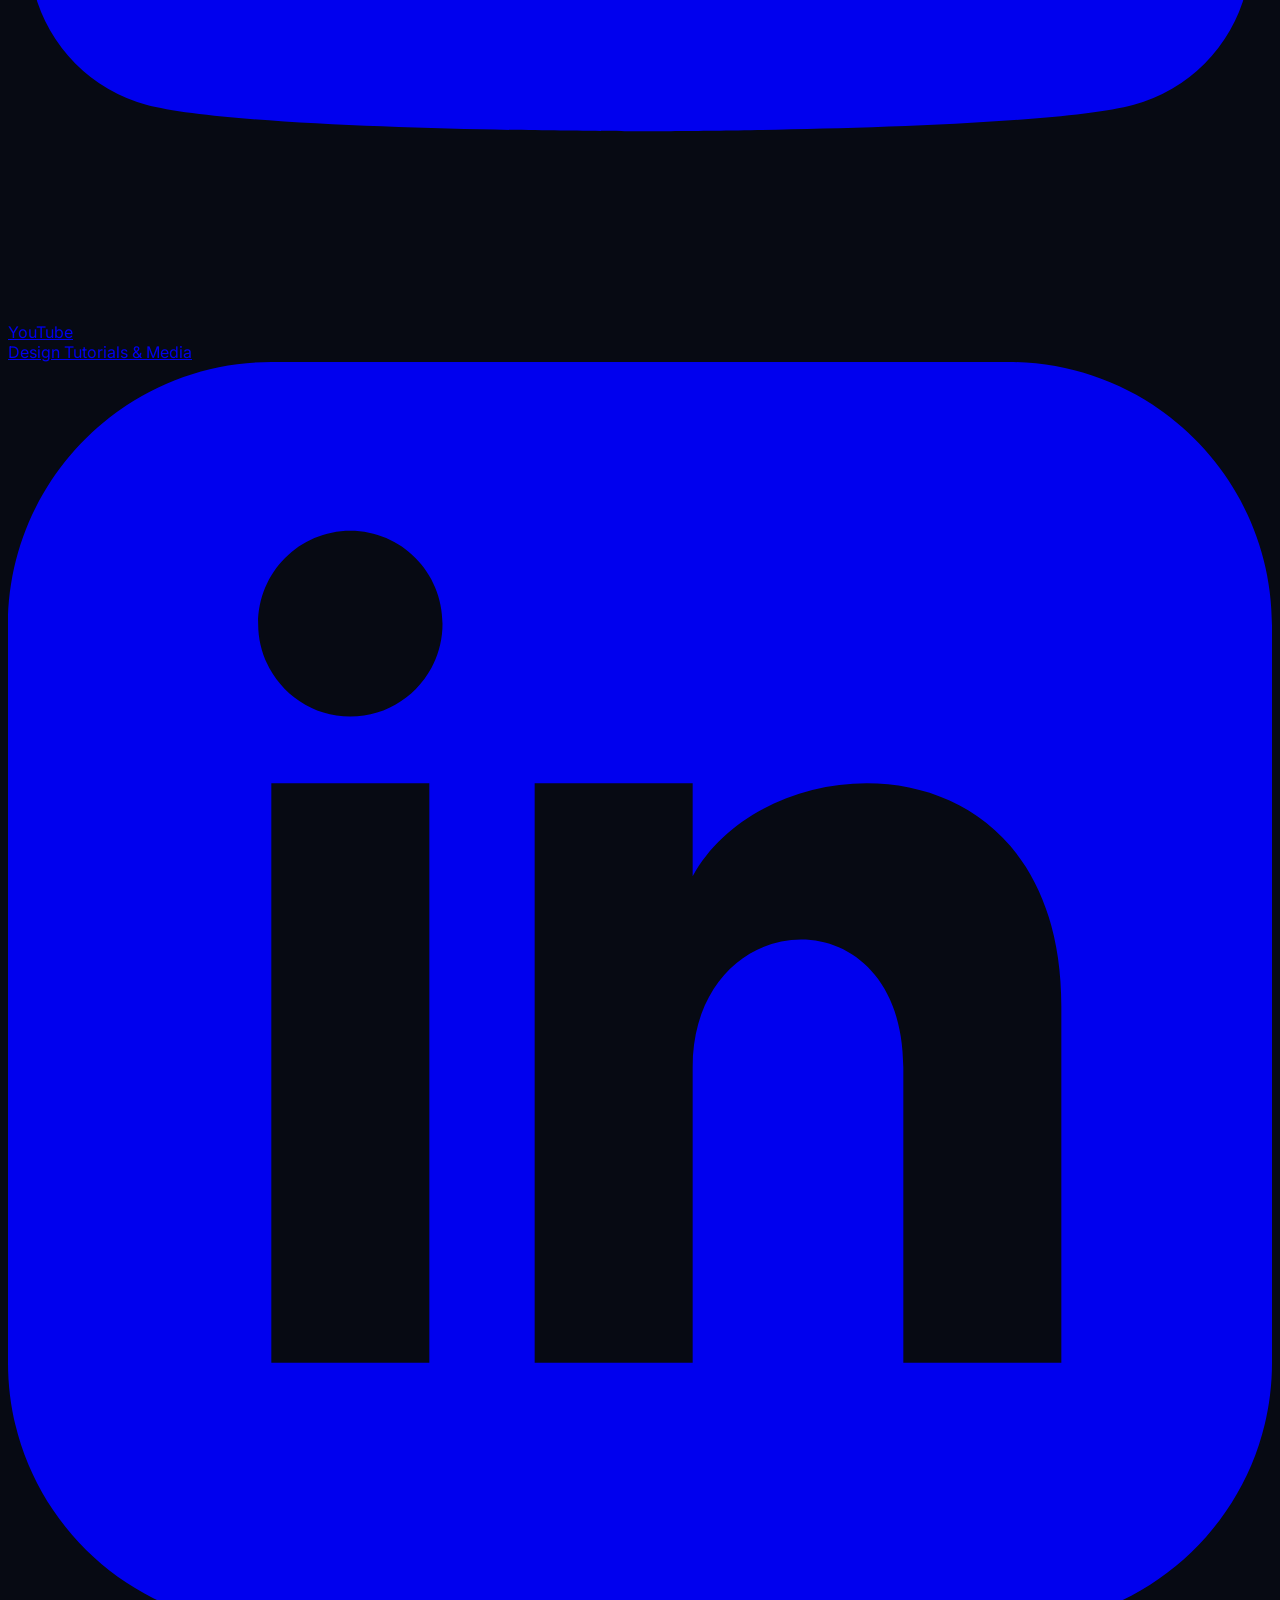
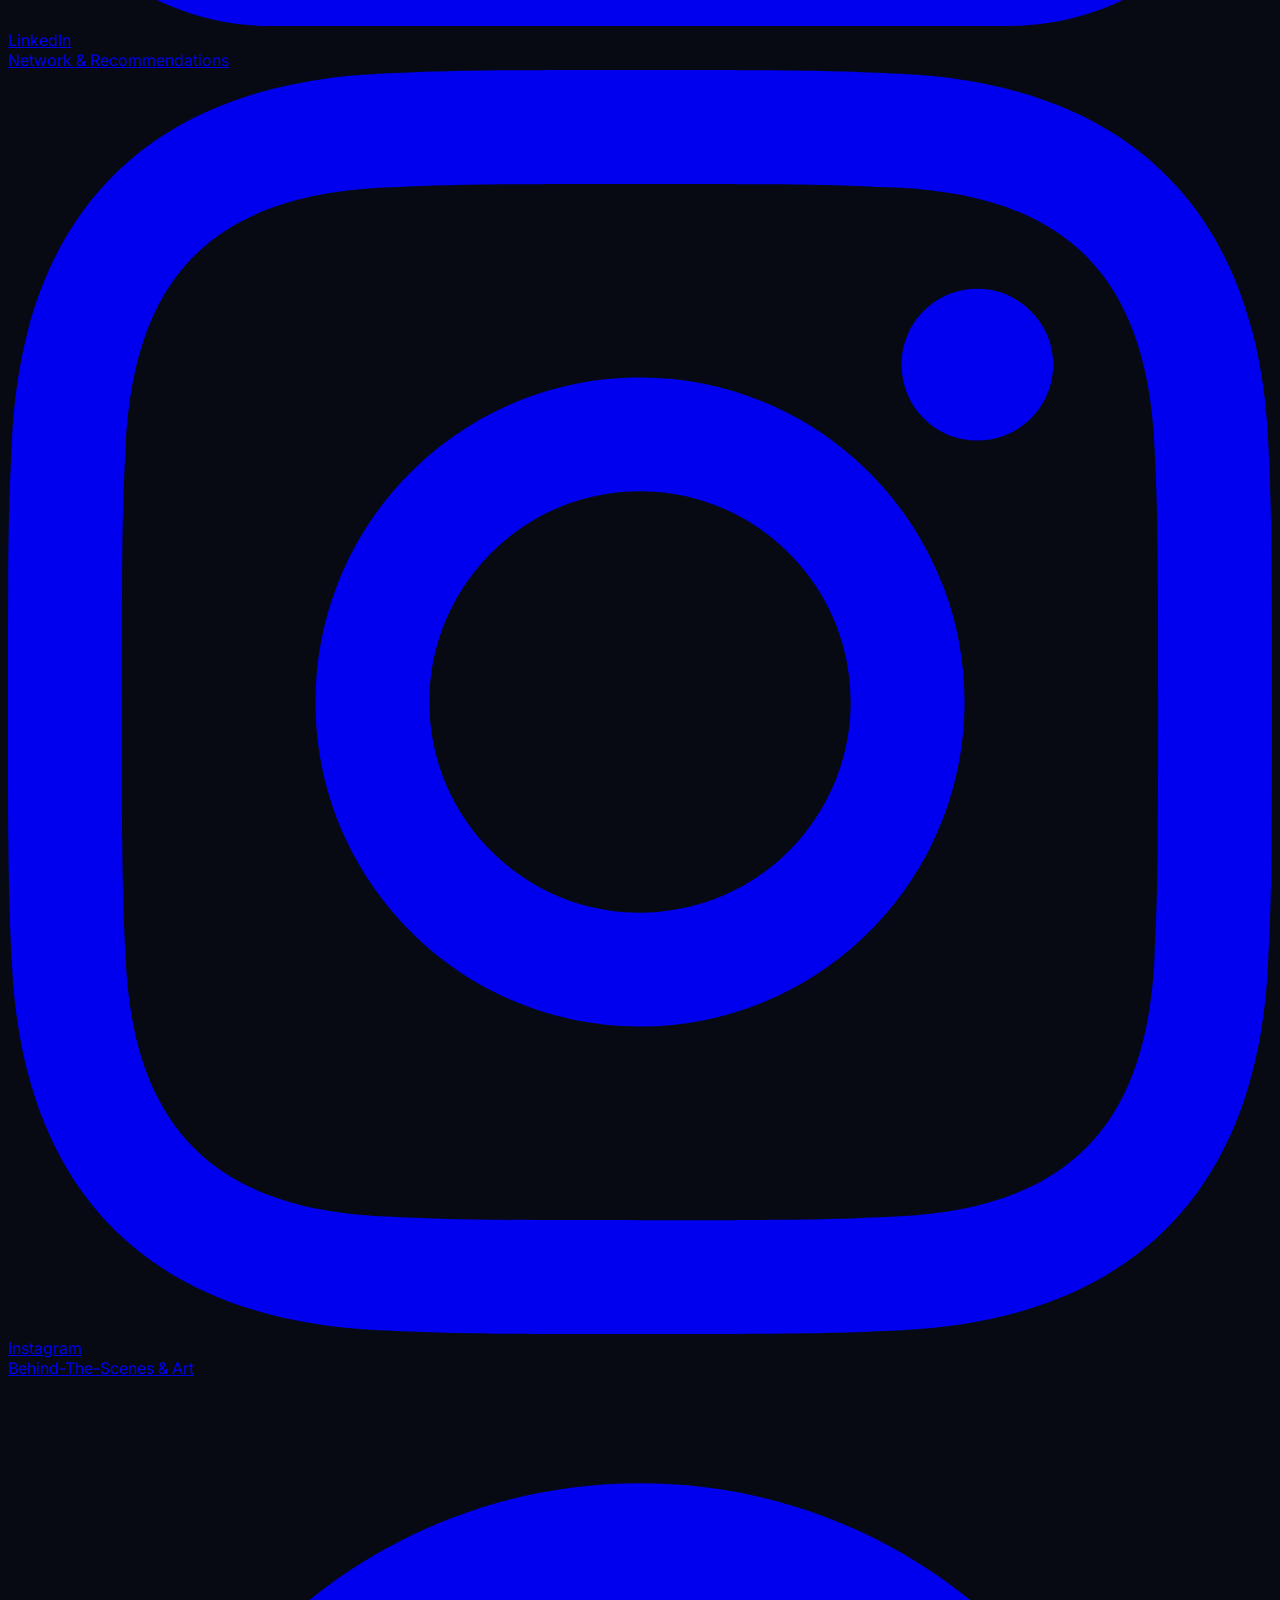
==== commit 08c8bb82: "shade undercover" ====
--- a/index.html
+++ b/index.html
@@ -64,7 +64,6 @@
 
   <!-- Full Website 3D Vanta Waves Dynamic Background Canvas -->
   <div id="website-vanta-bg" class="fixed inset-0 w-full h-full -z-50 pointer-events-none overflow-hidden"></div>
-  <div class="fixed inset-0 bg-dark-950/45 pointer-events-none -z-40"></div>
 
   <!-- Custom Modern Interactive Cursor & Particles (Desktop) -->
   <div id="customCursorDot" class="custom-cursor-dot"></div>
@@ -78,7 +77,7 @@
 
   <!-- ==================== 1. NAVIGATION BAR ==================== -->
   <header id="navbar"
-    class="fixed top-0 left-0 right-0 z-50 transition-all duration-300 backdrop-blur-md bg-dark-950/70 border-b border-white/[0.06]">
+    class="fixed top-0 left-0 right-0 z-50 transition-all duration-300 bg-transparent border-b border-transparent">
     <div class="max-w-7xl mx-auto px-4 sm:px-6 lg:px-8">
       <div class="flex items-center justify-between h-20">
 
@@ -161,9 +160,6 @@
   <main>
     <!-- ==================== 2. HERO SECTION ==================== -->
     <section id="hero" class="relative min-h-[92vh] flex items-center justify-center pt-36 pb-24 md:pt-44 md:pb-32 overflow-hidden">
-      <!-- Gradient Overlays for Depth and Contrast -->
-      <div class="absolute inset-0 bg-gradient-to-b from-dark-950/40 via-transparent to-dark-950/70 -z-10 pointer-events-none"></div>
-
       <div class="max-w-4xl mx-auto px-4 sm:px-6 lg:px-8 relative z-10 flex flex-col items-center text-center">
 
         <!-- Availability Pill with Entrance Animation -->
--- a/style.css
+++ b/style.css
@@ -366,68 +366,79 @@
   position: fixed;
   top: 0;
   left: 0;
-  width: 8px;
-  height: 8px;
+  width: 10px;
+  height: 10px;
   border-radius: 50%;
   background: #38bdf8;
-  box-shadow: 0 0 12px 2px rgba(56, 189, 248, 0.9), 0 0 4px #ffffff;
-  pointer-events: none;
-  z-index: 9999;
-  transform: translate(-50%, -50%);
-  transition: transform 0.15s ease-out, opacity 0.3s ease, background 0.3s ease;
-  will-change: transform;
+  box-shadow: 0 0 16px 3px rgba(56, 189, 248, 0.95), 0 0 6px #ffffff;
+  pointer-events: none;
+  z-index: 10000;
+  opacity: 0;
+  transition: transform 0.15s cubic-bezier(0.16, 1, 0.3, 1), opacity 0.25s ease, background-color 0.25s ease;
+  will-change: transform, left, top;
 }
 
 .custom-cursor-ring {
   position: fixed;
   top: 0;
   left: 0;
-  width: 36px;
-  height: 36px;
+  width: 42px;
+  height: 42px;
   border-radius: 50%;
-  border: 1.5px solid rgba(99, 102, 241, 0.65);
-  box-shadow: 0 0 20px -3px rgba(99, 102, 241, 0.4), inset 0 0 10px rgba(6, 182, 212, 0.15);
-  background: rgba(99, 102, 241, 0.05);
-  backdrop-filter: blur(1px);
-  pointer-events: none;
-  z-index: 9998;
-  transform: translate(-50%, -50%);
-  transition: width 0.3s cubic-bezier(0.16, 1, 0.3, 1),
-              height 0.3s cubic-bezier(0.16, 1, 0.3, 1),
-              background 0.3s ease,
-              border-color 0.3s ease,
-              transform 0.1s ease-out,
-              opacity 0.3s ease;
-  will-change: transform;
+  border: 1.5px solid rgba(99, 102, 241, 0.75);
+  box-shadow: 0 0 25px rgba(99, 102, 241, 0.5), inset 0 0 12px rgba(6, 182, 212, 0.25);
+  background: radial-gradient(circle, rgba(99, 102, 241, 0.15) 0%, rgba(6, 182, 212, 0.05) 60%, transparent 100%);
+  backdrop-filter: blur(2px);
+  pointer-events: none;
+  z-index: 9999;
+  opacity: 0;
+  margin-top: -21px;
+  margin-left: -21px;
+  transition: width 0.25s cubic-bezier(0.16, 1, 0.3, 1),
+              height 0.25s cubic-bezier(0.16, 1, 0.3, 1),
+              margin 0.25s cubic-bezier(0.16, 1, 0.3, 1),
+              background 0.25s ease,
+              border-color 0.25s ease,
+              box-shadow 0.25s ease,
+              opacity 0.25s ease;
+  will-change: transform, left, top;
+}
+
+.custom-cursor-dot.cursor-visible,
+.custom-cursor-ring.cursor-visible {
+  opacity: 1;
 }
 
 /* Hover over clickable interactive elements */
 .custom-cursor-ring.cursor-hover {
-  width: 58px;
-  height: 58px;
-  border-color: rgba(6, 182, 212, 0.9);
-  background: rgba(6, 182, 212, 0.12);
-  box-shadow: 0 0 30px rgba(6, 182, 212, 0.5), inset 0 0 15px rgba(99, 102, 241, 0.25);
+  width: 64px;
+  height: 64px;
+  margin-top: -32px;
+  margin-left: -32px;
+  border-color: rgba(6, 182, 212, 0.95);
+  background: radial-gradient(circle, rgba(6, 182, 212, 0.25) 0%, rgba(99, 102, 241, 0.15) 60%, transparent 100%);
+  box-shadow: 0 0 35px rgba(6, 182, 212, 0.7), inset 0 0 20px rgba(99, 102, 241, 0.4);
   border-width: 2px;
 }
 
 .custom-cursor-dot.cursor-hover {
-  transform: translate(-50%, -50%) scale(0.6);
+  transform: scale(0.6);
   background: #ffffff;
-  box-shadow: 0 0 15px 3px #38bdf8;
+  box-shadow: 0 0 20px 4px #38bdf8;
 }
 
 /* Click Active compression */
 .custom-cursor-ring.cursor-active {
-  transform: translate(-50%, -50%) scale(0.78);
+  transform: scale(0.75);
   border-color: #ec4899;
-  background: rgba(236, 72, 153, 0.2);
-  box-shadow: 0 0 25px rgba(236, 72, 153, 0.6);
+  background: rgba(236, 72, 153, 0.3);
+  box-shadow: 0 0 30px rgba(236, 72, 153, 0.7);
 }
 
 .custom-cursor-dot.cursor-active {
-  transform: translate(-50%, -50%) scale(1.4);
+  transform: scale(1.5);
   background: #ec4899;
+  box-shadow: 0 0 20px 4px #ec4899;
 }
 
 /* Particle Trailing Canvas */
@@ -438,11 +449,7 @@
   width: 100vw;
   height: 100vh;
   pointer-events: none;
-  z-index: 9997;
-}
-
-.cursor-hidden {
-  opacity: 0 !important;
+  z-index: 9998;
 }
 
 @media (max-width: 768px) {
@@ -454,3 +461,4 @@
 }
 
 
+
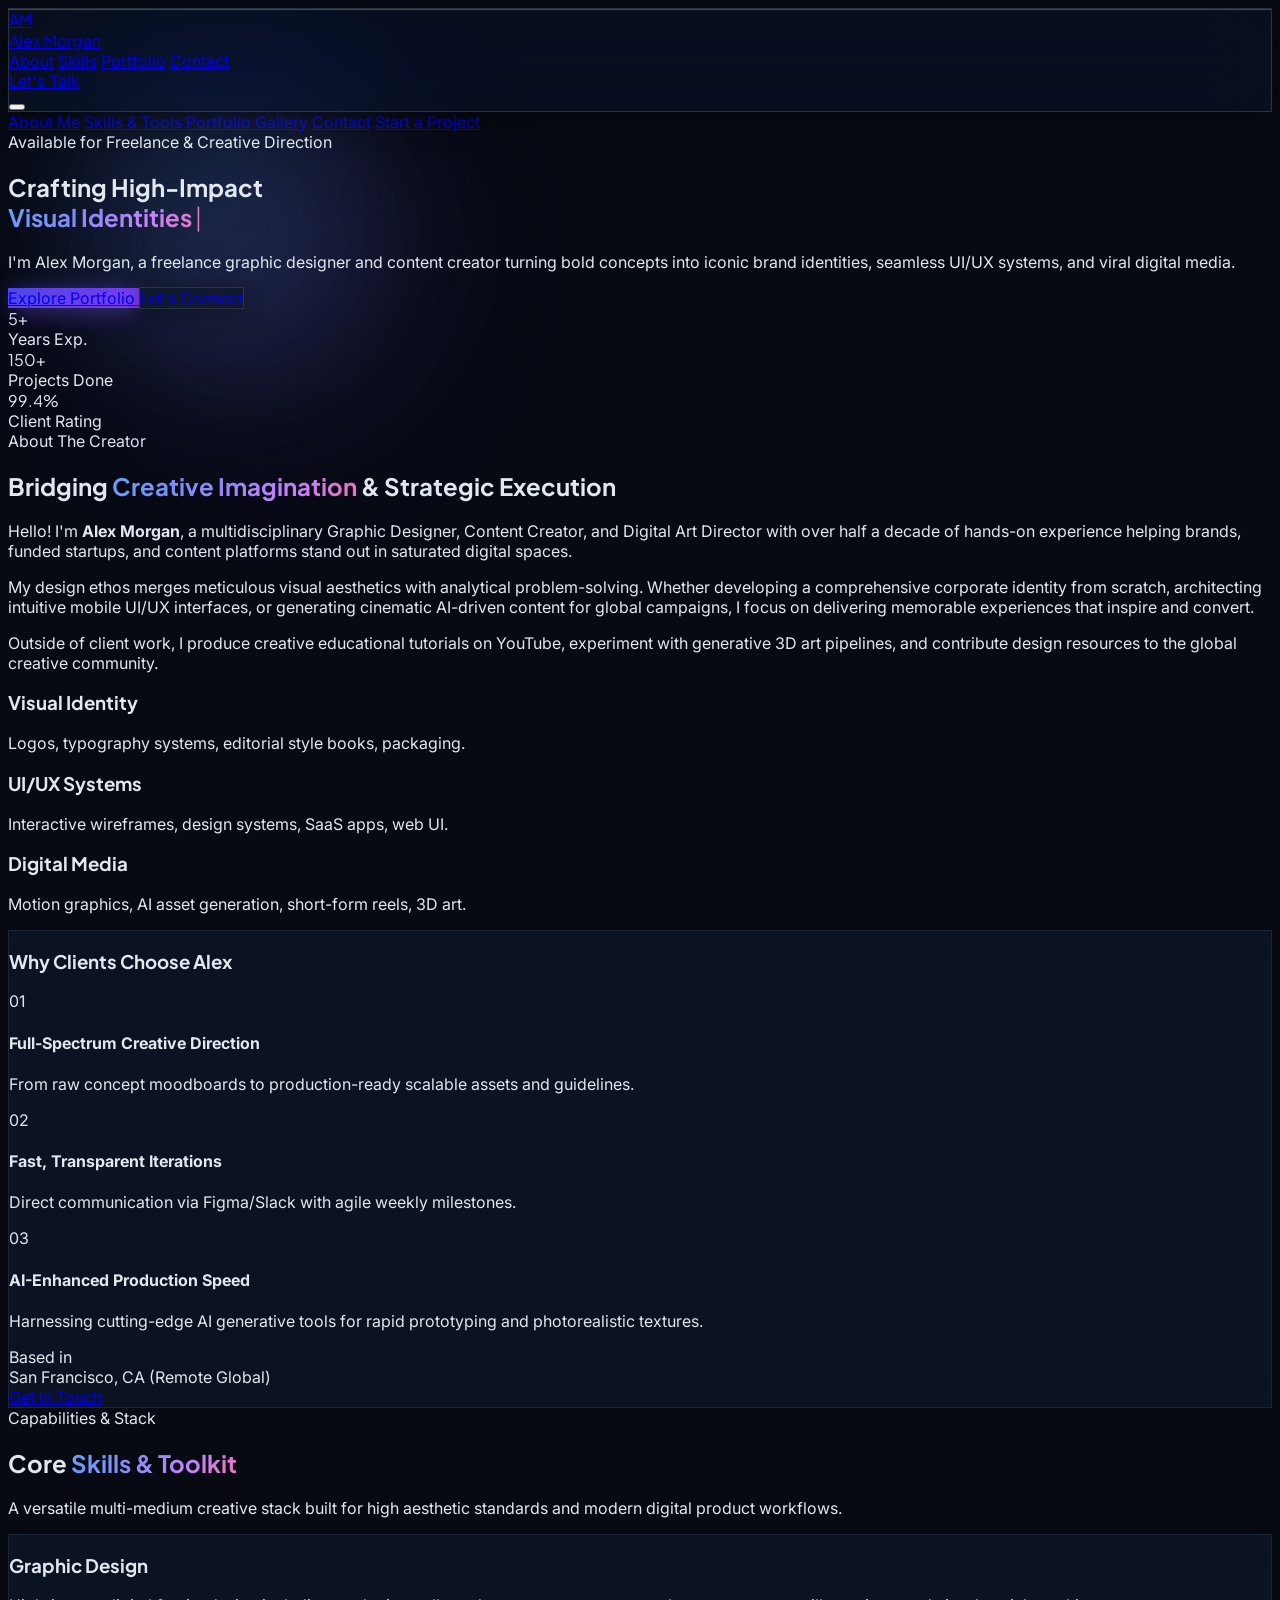
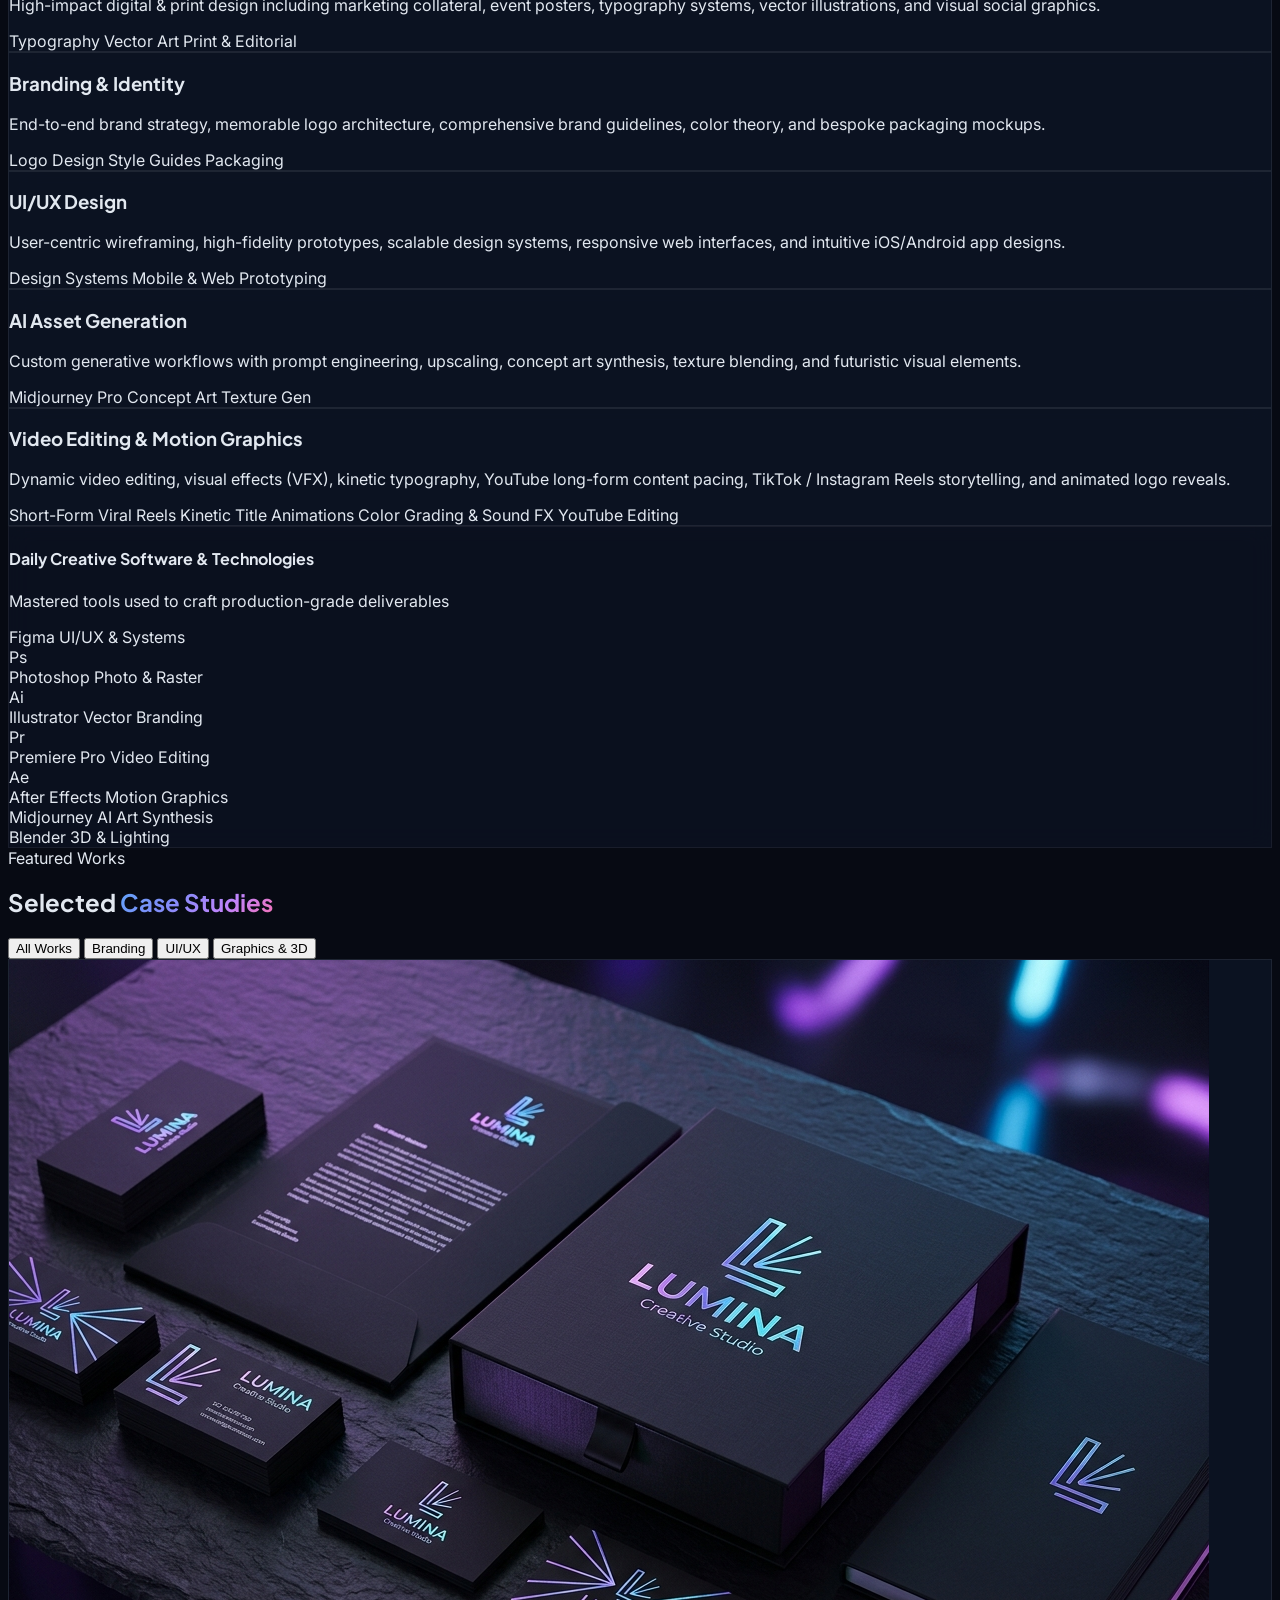
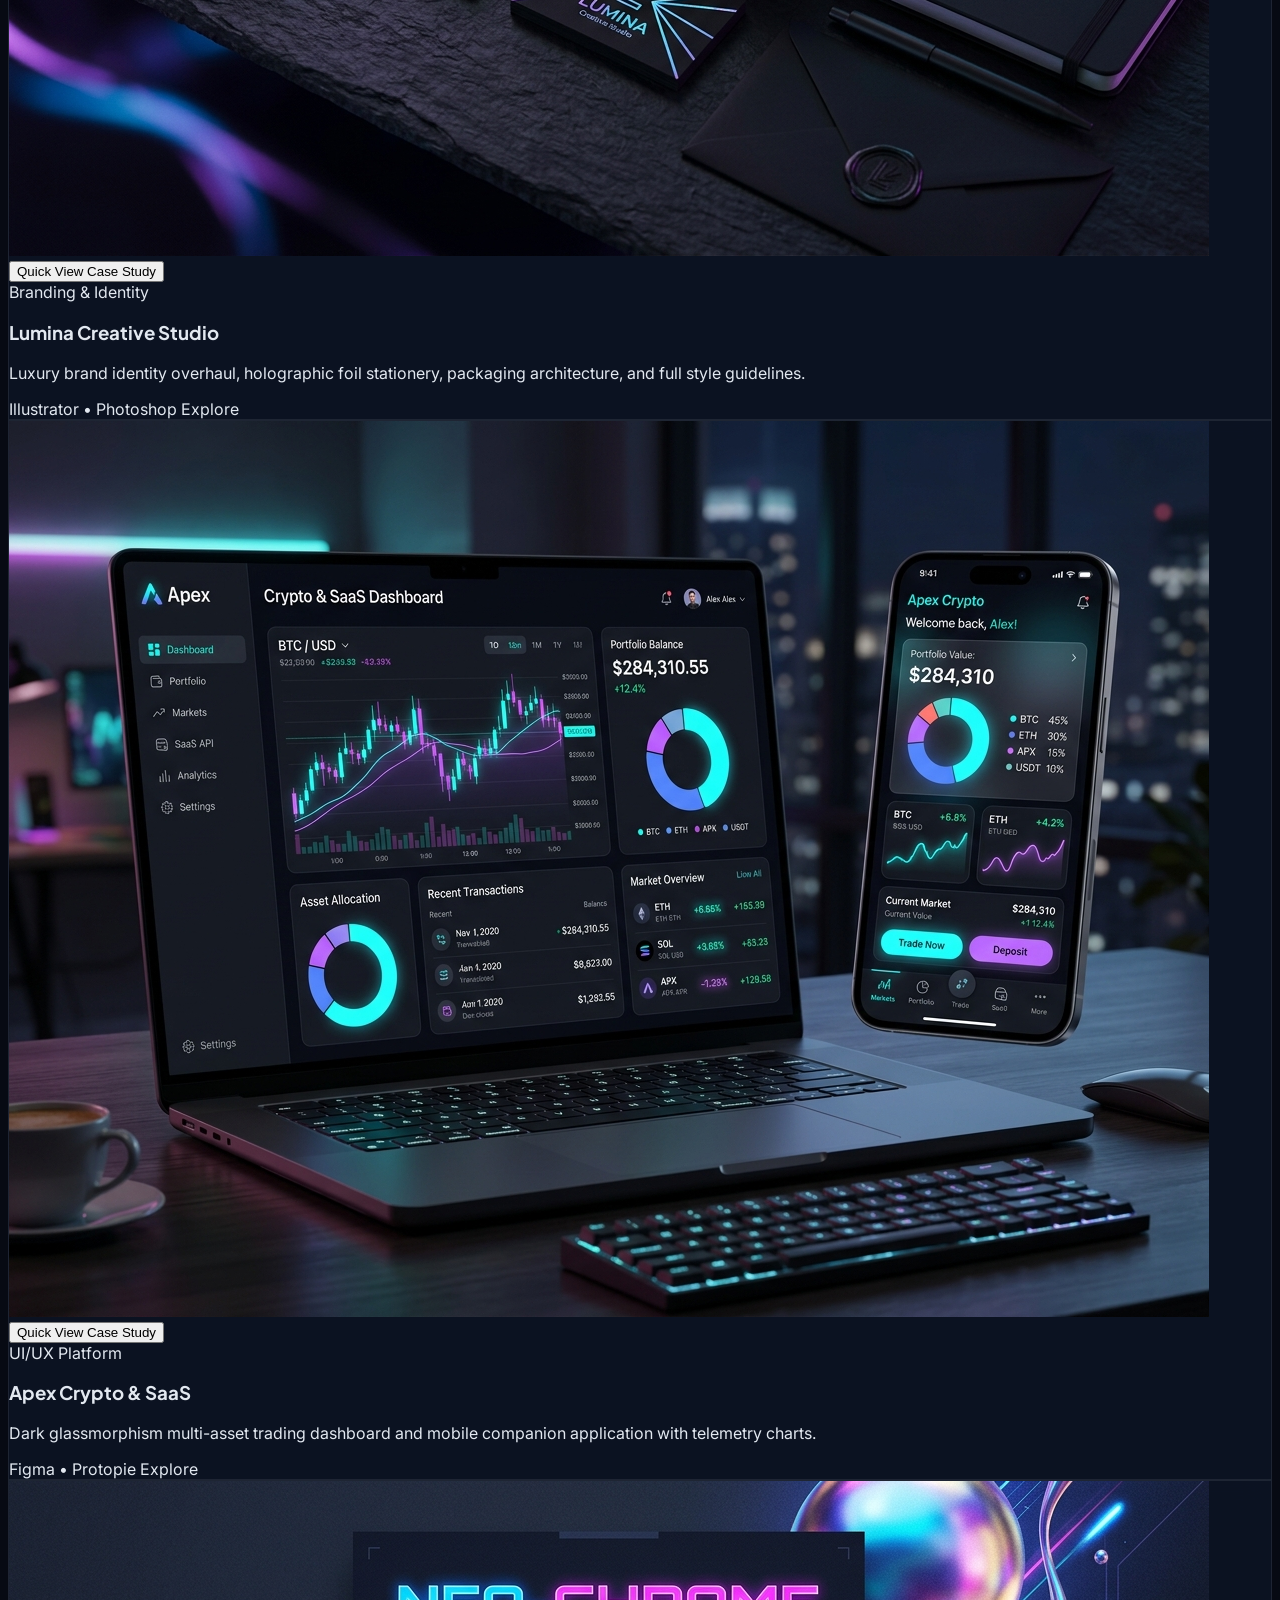
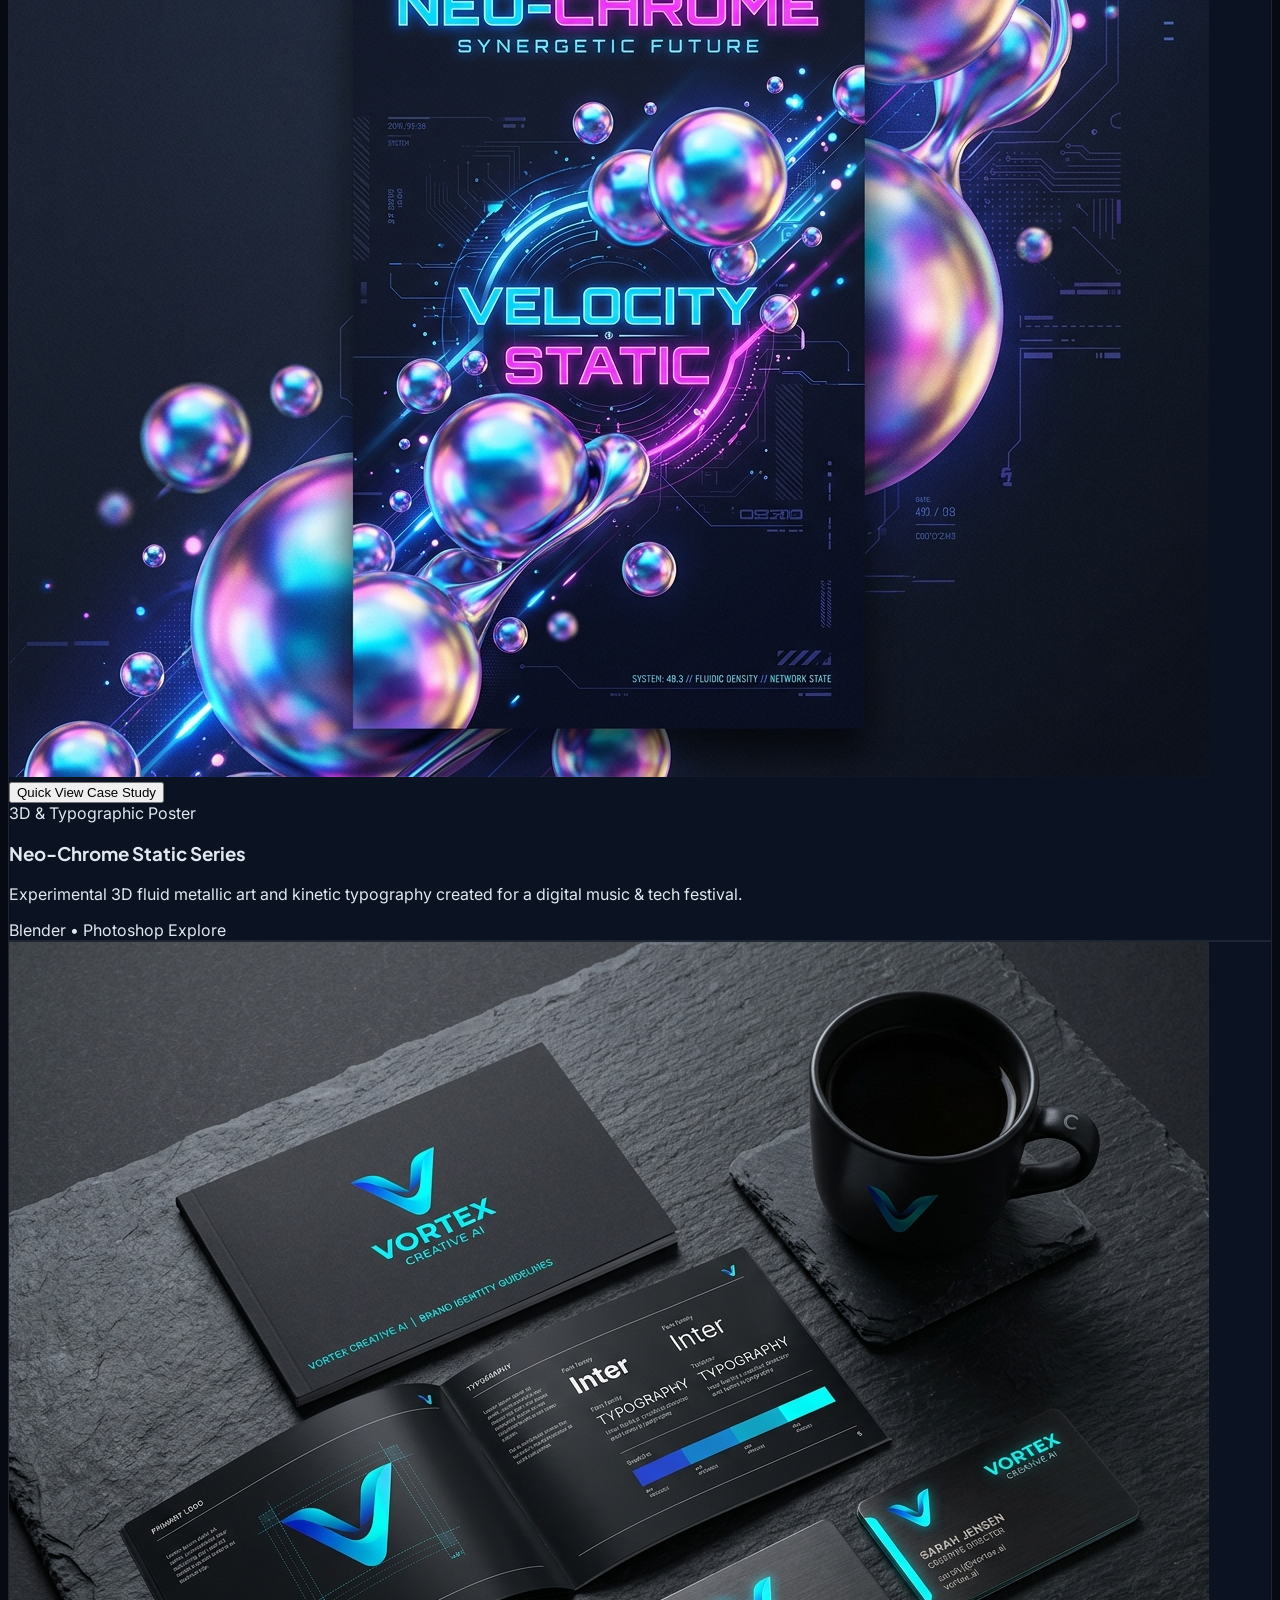
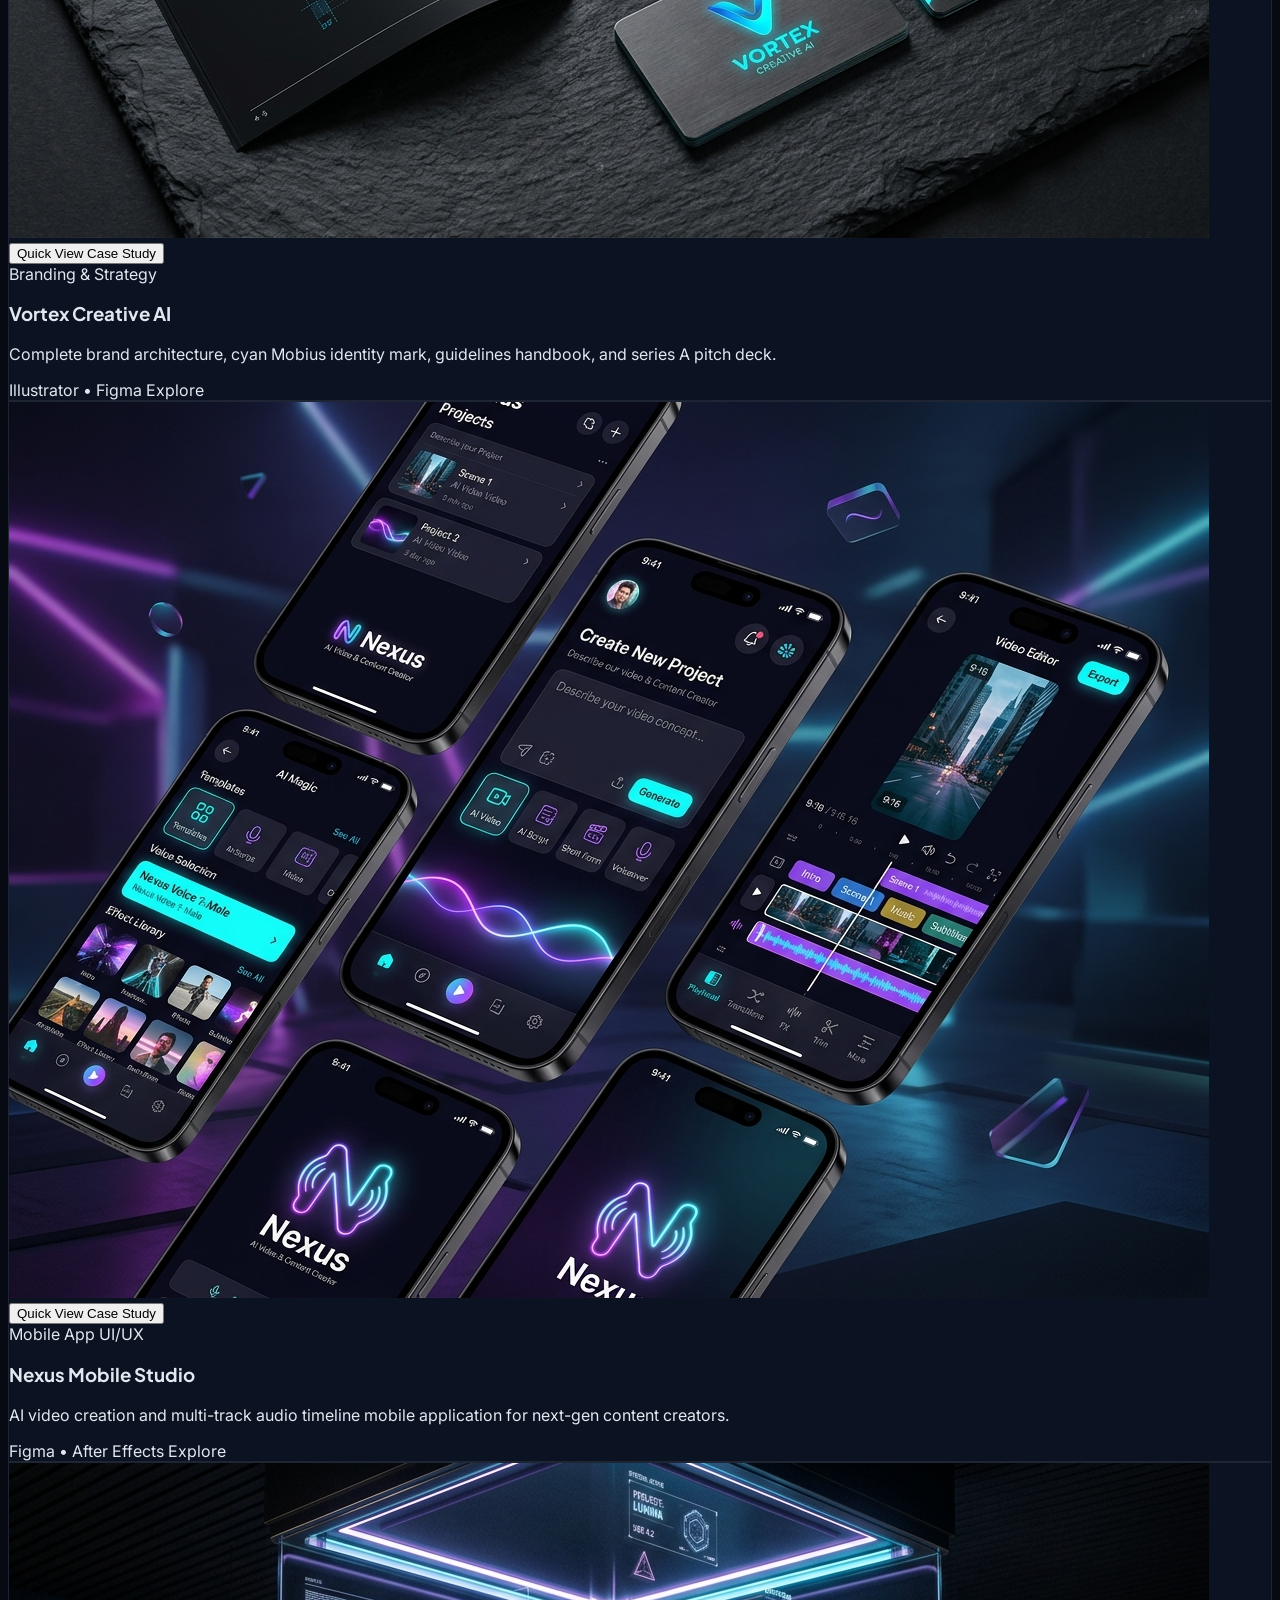
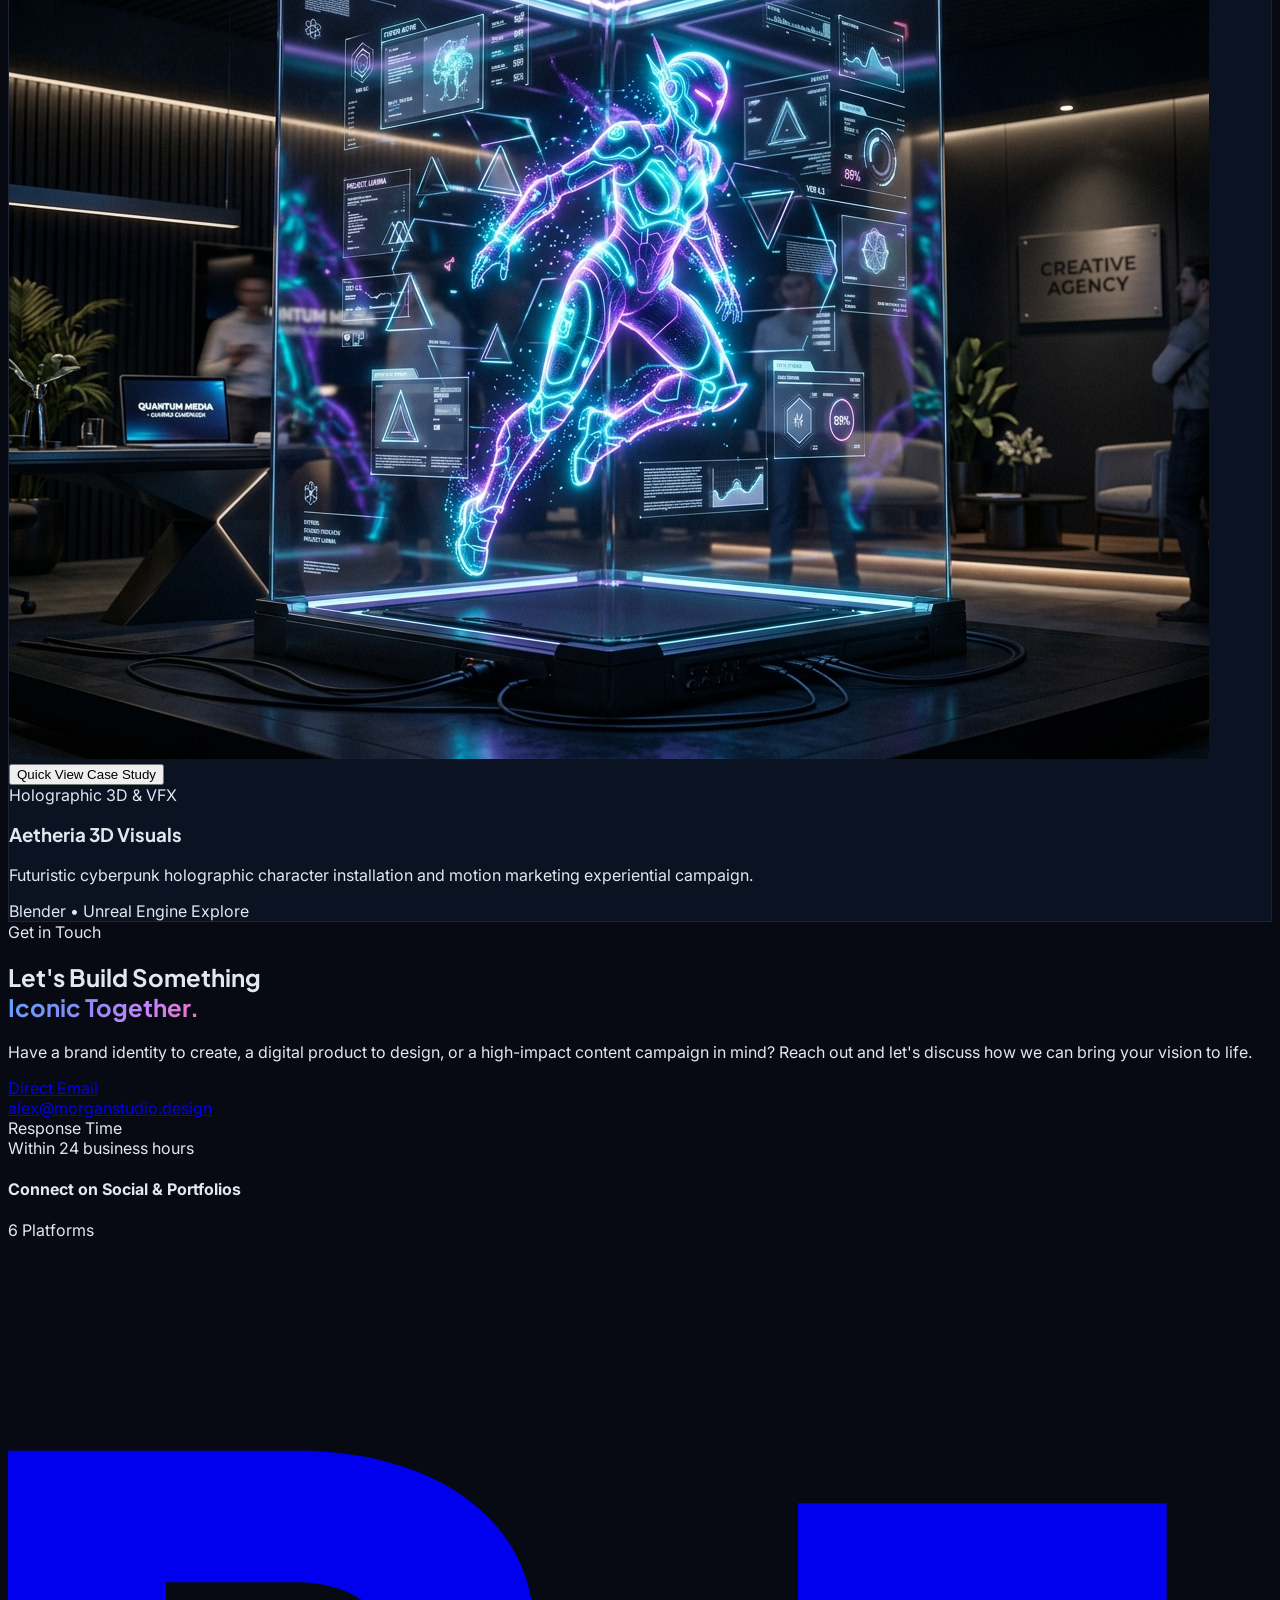
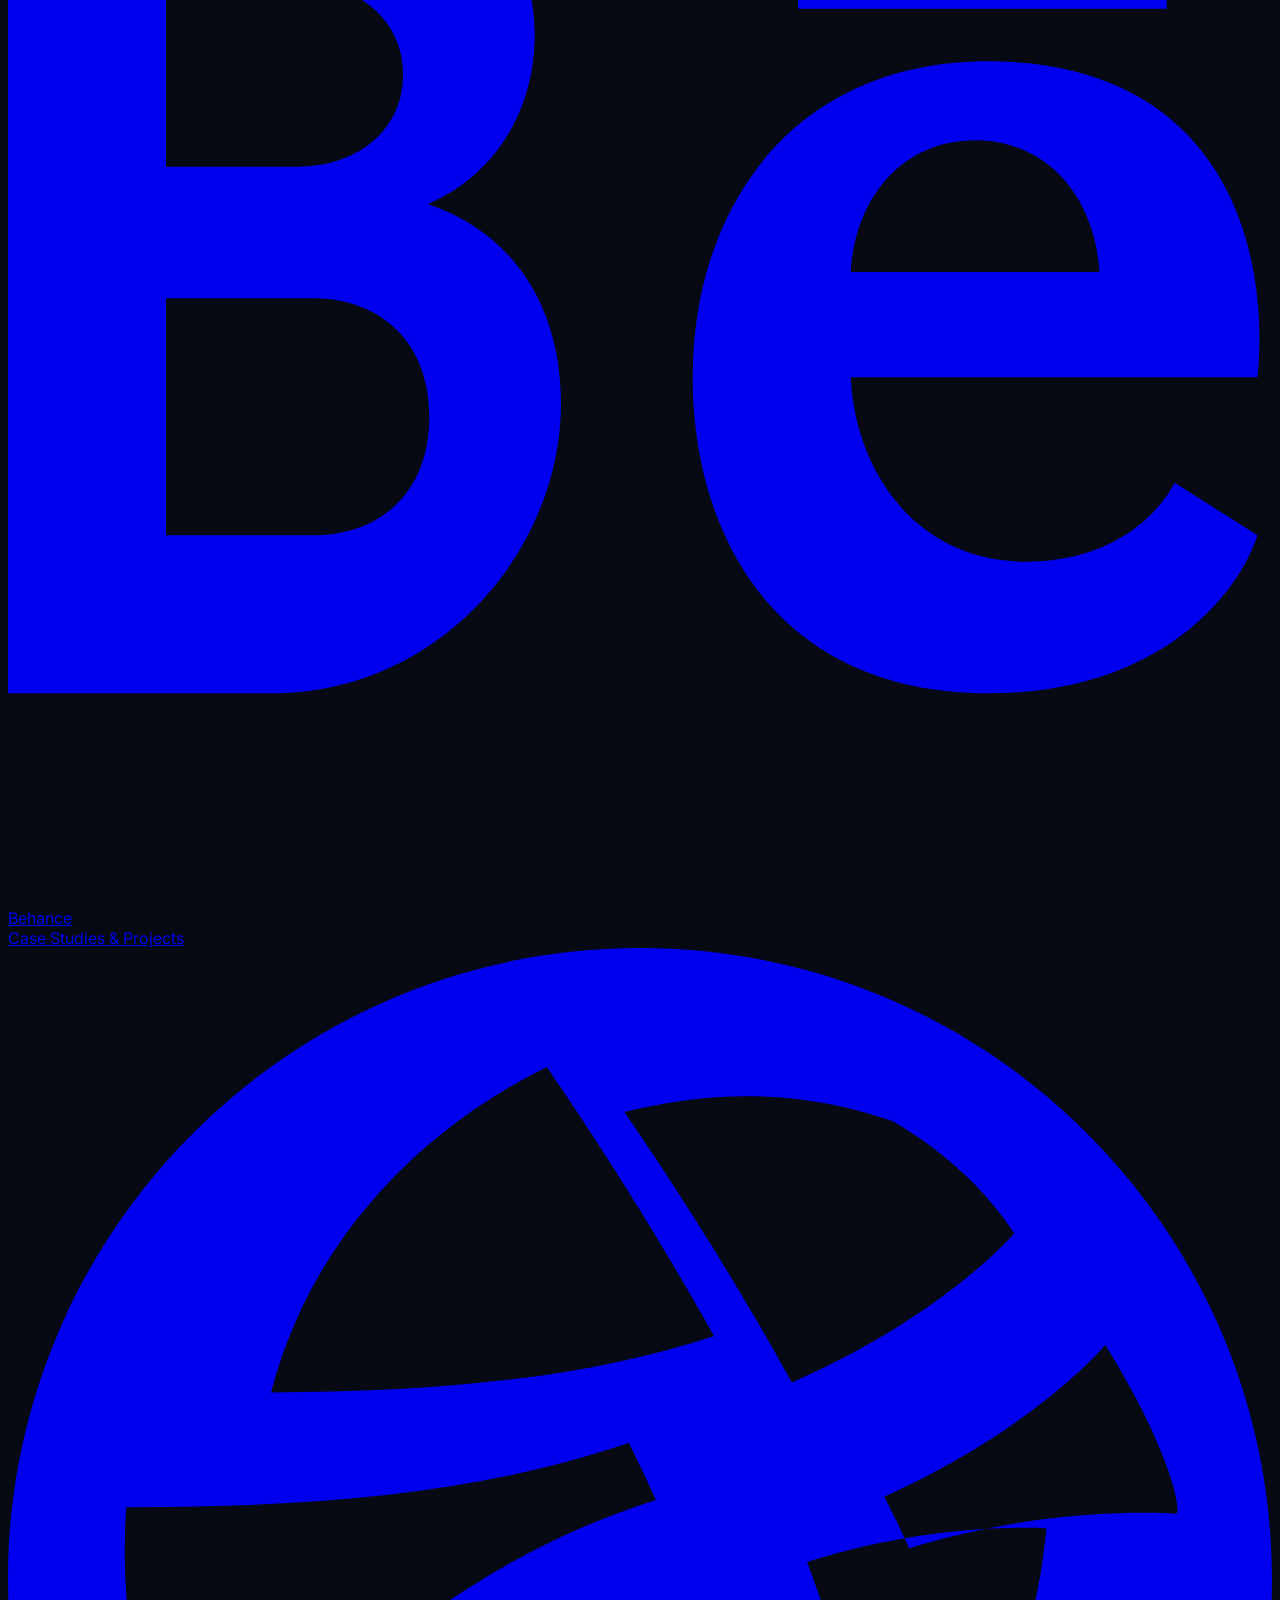
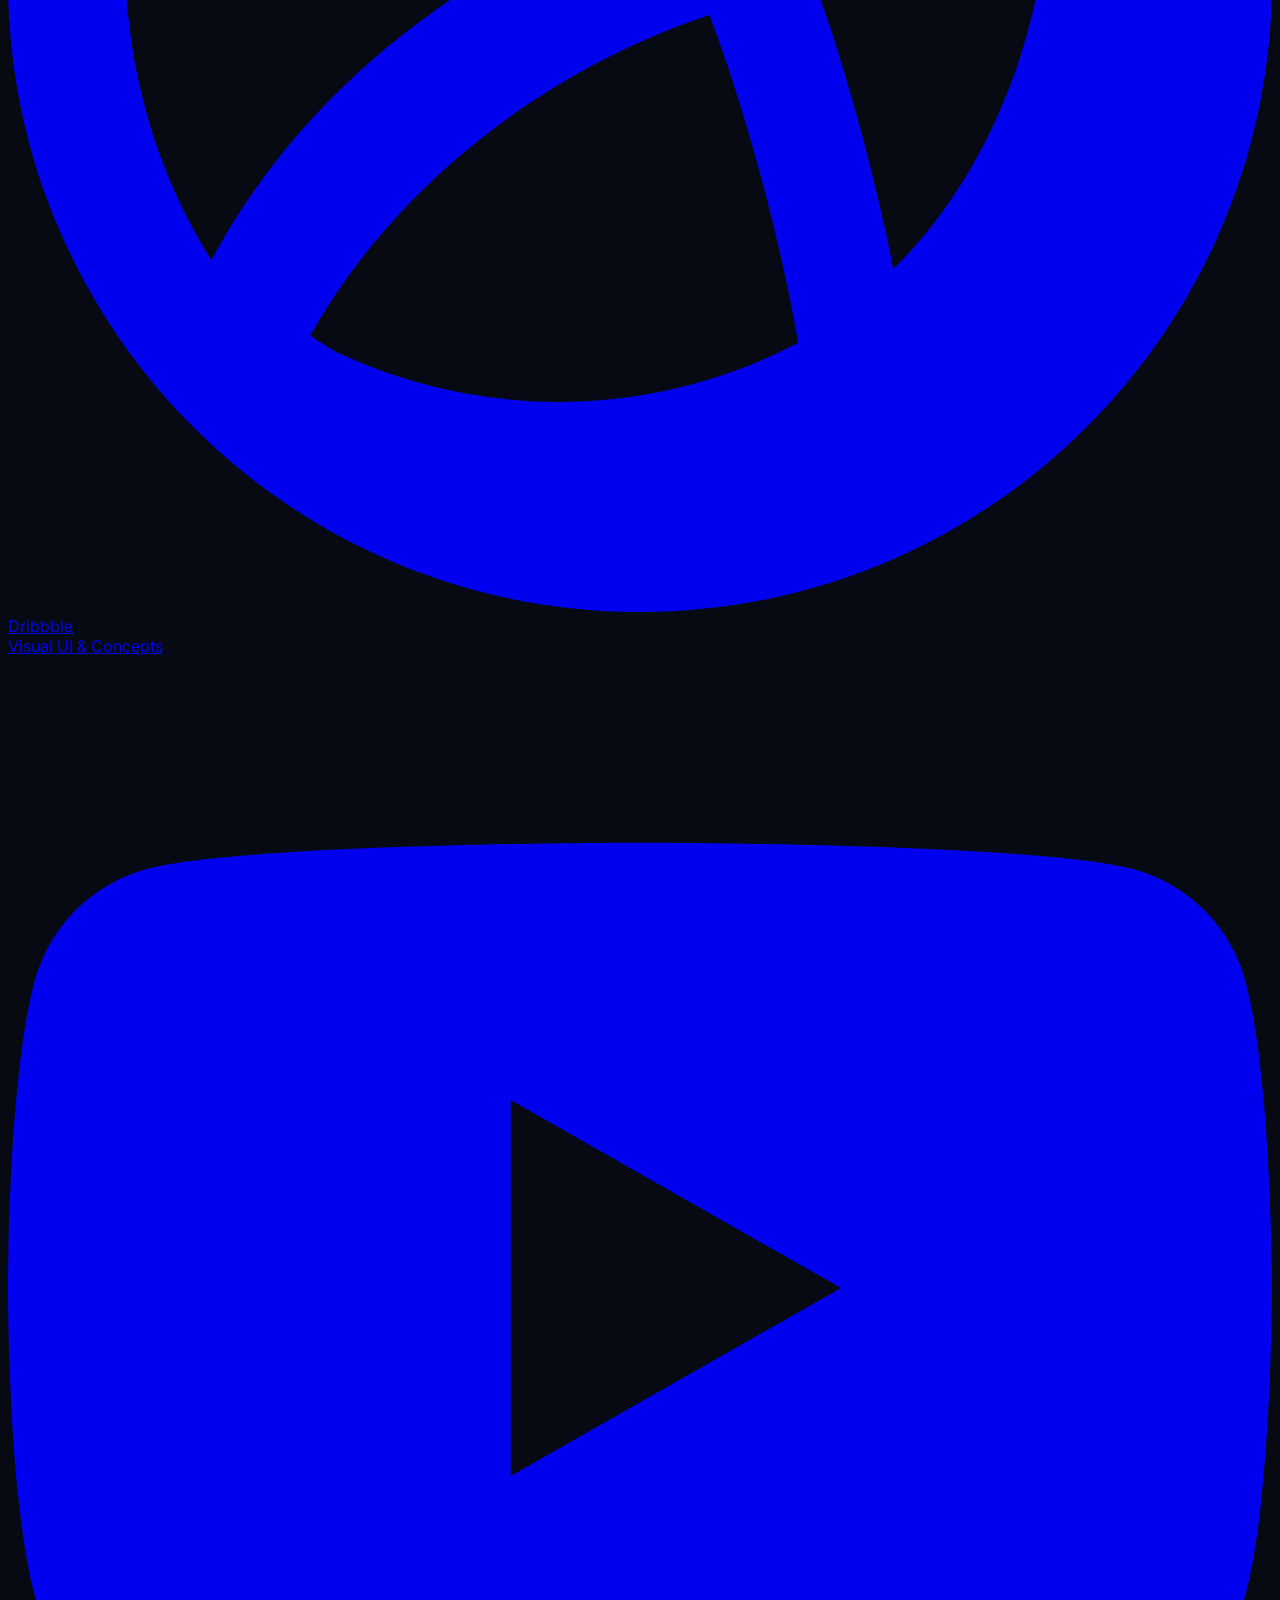
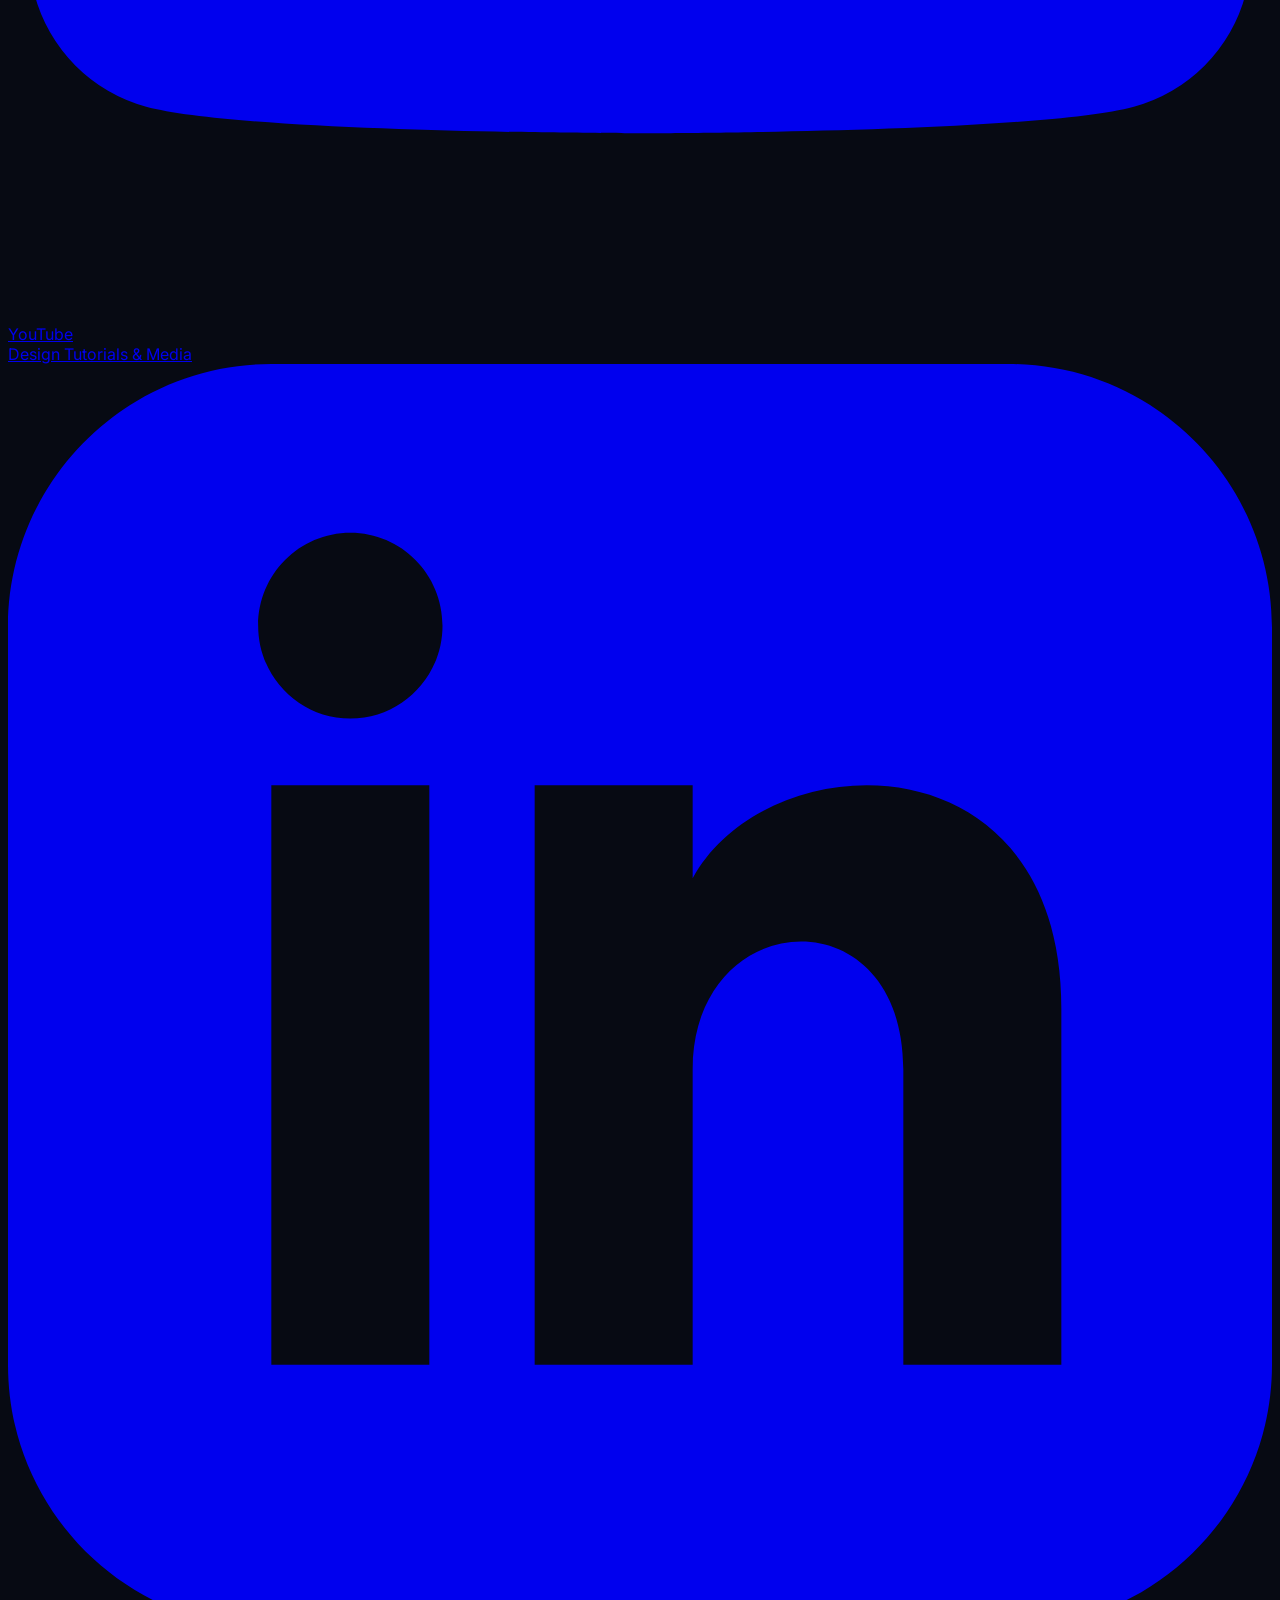
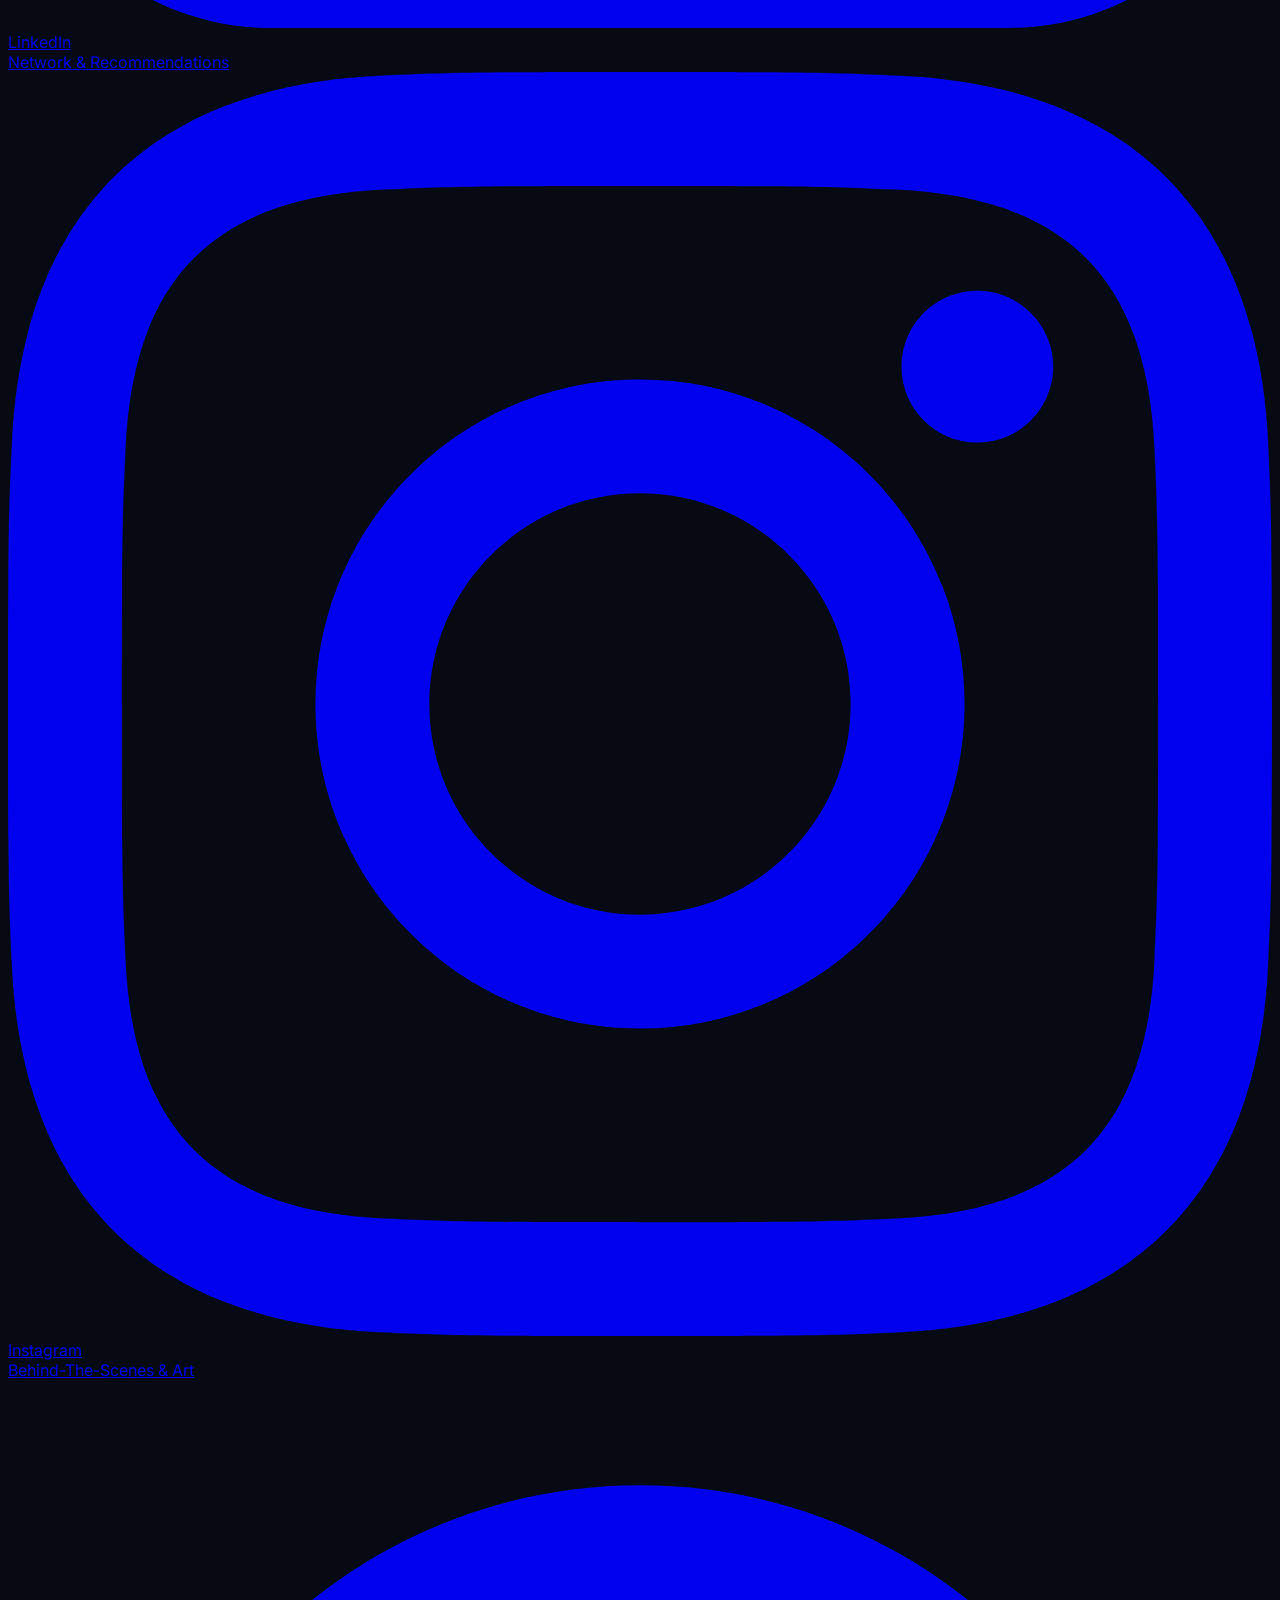
==== commit 9e860482: "new update" ====
--- a/index.html
+++ b/index.html
@@ -65,6 +65,9 @@
   <!-- Full Website 3D Vanta Waves Dynamic Background Canvas -->
   <div id="website-vanta-bg" class="fixed inset-0 w-full h-full -z-50 pointer-events-none overflow-hidden"></div>
 
+  <!-- Interactive WebGL Ripple Distortion Layer -->
+  <div id="rippleDistortionContainer" class="ripple-distortion-layer"></div>
+
   <!-- Custom Modern Interactive Cursor & Particles (Desktop) -->
   <div id="customCursorDot" class="custom-cursor-dot"></div>
   <div id="customCursorRing" class="custom-cursor-ring"></div>
@@ -75,82 +78,77 @@
   <div class="glow-orb-purple top-1/3 right-0"></div>
   <div class="glow-orb-cyan bottom-1/4 left-10"></div>
 
-  <!-- ==================== 1. NAVIGATION BAR ==================== -->
+  <!-- ==================== 1. NAVIGATION BAR (iOS Glass Capsule Theme) ==================== -->
   <header id="navbar"
-    class="fixed top-0 left-0 right-0 z-50 transition-all duration-300 bg-transparent border-b border-transparent">
-    <div class="max-w-7xl mx-auto px-4 sm:px-6 lg:px-8">
-      <div class="flex items-center justify-between h-20">
-
+    class="fixed top-4 left-0 right-0 z-50 transition-all duration-300 px-4 sm:px-6 pointer-events-none">
+    <div class="max-w-5xl mx-auto pointer-events-auto">
+      <div
+        class="ios-glass-pill rounded-full px-4 sm:px-6 py-2.5 flex items-center justify-between border border-white/[0.16] shadow-[0_8px_32px_0_rgba(0,0,0,0.37)] backdrop-blur-2xl bg-white/[0.04] transition-all duration-300">
+        
         <!-- Brand Logo Text -->
-        <a href="#hero" class="flex items-center gap-3 group">
+        <a href="#hero" class="flex items-center gap-2.5 group">
           <div
-            class="w-10 h-10 rounded-xl bg-gradient-to-tr from-indigo-600 via-purple-600 to-cyan-400 p-[1.5px] shadow-lg shadow-indigo-500/20 group-hover:shadow-indigo-500/40 transition-all duration-300">
-            <div class="w-full h-full bg-dark-900 rounded-[10px] flex items-center justify-center">
-              <span
-                class="font-display font-extrabold text-lg text-transparent bg-clip-text bg-gradient-to-r from-indigo-400 to-cyan-300">AM</span>
+            class="w-9 h-9 rounded-full bg-gradient-to-tr from-indigo-500 via-purple-500 to-cyan-400 p-[1.5px] shadow-lg shadow-indigo-500/20 group-hover:scale-105 transition-all duration-300">
+            <div class="w-full h-full bg-dark-900/90 rounded-full flex items-center justify-center">
+              <span
+                class="font-display font-extrabold text-sm text-transparent bg-clip-text bg-gradient-to-r from-indigo-400 to-cyan-300">AM</span>
             </div>
           </div>
           <div class="flex flex-col">
             <span
-              class="font-display font-bold text-lg tracking-tight text-white group-hover:text-indigo-300 transition-colors">
+              class="font-display font-bold text-sm sm:text-base tracking-tight text-white group-hover:text-indigo-300 transition-colors">
               Alex Morgan
             </span>
-            <span class="text-[11px] tracking-wider uppercase text-slate-400 font-medium">
-              Design & Content
-            </span>
           </div>
         </a>
 
         <!-- Desktop Navigation Links -->
         <nav
-          class="hidden md:flex items-center gap-1 bg-dark-900/60 p-1.5 rounded-full border border-white/[0.08] backdrop-blur-md shadow-inner">
+          class="hidden md:flex items-center gap-1 bg-white/[0.03] p-1 rounded-full border border-white/[0.08] backdrop-blur-md">
           <a href="#about"
-            class="nav-link px-4 py-2 text-sm font-medium text-slate-300 hover:text-white rounded-full transition-all duration-200 hover:bg-white/[0.05]">About</a>
+            class="nav-link px-3.5 py-1.5 text-xs font-medium text-slate-300 hover:text-white rounded-full transition-all duration-200 hover:bg-white/[0.08]">About</a>
           <a href="#skills"
-            class="nav-link px-4 py-2 text-sm font-medium text-slate-300 hover:text-white rounded-full transition-all duration-200 hover:bg-white/[0.05]">Skills</a>
+            class="nav-link px-3.5 py-1.5 text-xs font-medium text-slate-300 hover:text-white rounded-full transition-all duration-200 hover:bg-white/[0.08]">Skills</a>
           <a href="#portfolio"
-            class="nav-link px-4 py-2 text-sm font-medium text-slate-300 hover:text-white rounded-full transition-all duration-200 hover:bg-white/[0.05]">Portfolio</a>
+            class="nav-link px-3.5 py-1.5 text-xs font-medium text-slate-300 hover:text-white rounded-full transition-all duration-200 hover:bg-white/[0.08]">Portfolio</a>
           <a href="#contact"
-            class="nav-link px-4 py-2 text-sm font-medium text-slate-300 hover:text-white rounded-full transition-all duration-200 hover:bg-white/[0.05]">Contact</a>
+            class="nav-link px-3.5 py-1.5 text-xs font-medium text-slate-300 hover:text-white rounded-full transition-all duration-200 hover:bg-white/[0.08]">Contact</a>
         </nav>
 
         <!-- CTA & Hire Button -->
-        <div class="hidden md:flex items-center gap-3">
+        <div class="hidden md:flex items-center gap-2">
           <a href="#contact"
-            class="glow-button inline-flex items-center gap-2 px-5 py-2.5 rounded-full text-sm font-semibold text-white bg-gradient-to-r from-indigo-600 via-indigo-500 to-purple-600 shadow-md shadow-indigo-600/30 hover:shadow-indigo-600/50 hover:scale-[1.02] active:scale-[0.98] transition-all duration-200">
+            class="glow-button inline-flex items-center gap-1.5 px-4 py-2 rounded-full text-xs font-semibold text-white bg-gradient-to-r from-indigo-600 via-indigo-500 to-purple-600 shadow-md shadow-indigo-600/30 hover:shadow-indigo-600/50 hover:scale-[1.03] active:scale-[0.98] transition-all duration-200">
             <span>Let's Talk</span>
-            <i data-lucide="arrow-up-right" class="w-4 h-4"></i>
+            <i data-lucide="arrow-up-right" class="w-3.5 h-3.5"></i>
           </a>
         </div>
 
         <!-- Mobile Hamburger Menu Button -->
         <div class="flex md:hidden">
           <button id="mobileMenuBtn" type="button" aria-label="Toggle navigation menu"
-            class="p-2.5 rounded-xl bg-dark-900 border border-white/10 text-slate-300 hover:text-white focus:outline-none focus:ring-2 focus:ring-indigo-500">
-            <i data-lucide="menu" class="w-6 h-6"></i>
+            class="p-2 rounded-full bg-white/[0.06] border border-white/10 text-slate-300 hover:text-white focus:outline-none">
+            <i data-lucide="menu" class="w-5 h-5"></i>
           </button>
         </div>
 
       </div>
     </div>
 
-    <!-- Mobile Drawer Menu -->
+    <!-- Mobile Drawer Menu (iOS style rounded card) -->
     <div id="mobileMenu"
-      class="hidden md:hidden bg-dark-950/95 border-b border-white/10 backdrop-blur-xl px-6 py-6 transition-all duration-300">
-      <div class="flex flex-col gap-4">
+      class="hidden md:hidden max-w-sm mx-auto mt-3 rounded-2xl bg-dark-900/95 border border-white/10 backdrop-blur-2xl p-5 shadow-2xl transition-all duration-300">
+      <div class="flex flex-col gap-3">
         <a href="#about"
-          class="mobile-nav-link text-base font-medium text-slate-300 hover:text-indigo-400 py-2 border-b border-white/5">About
-          Me</a>
+          class="mobile-nav-link text-sm font-medium text-slate-300 hover:text-indigo-400 py-1.5 border-b border-white/5">About Me</a>
         <a href="#skills"
-          class="mobile-nav-link text-base font-medium text-slate-300 hover:text-indigo-400 py-2 border-b border-white/5">Skills
-          & Tools</a>
+          class="mobile-nav-link text-sm font-medium text-slate-300 hover:text-indigo-400 py-1.5 border-b border-white/5">Skills & Tools</a>
         <a href="#portfolio"
-          class="mobile-nav-link text-base font-medium text-slate-300 hover:text-indigo-400 py-2 border-b border-white/5">Portfolio
-          Gallery</a>
+          class="mobile-nav-link text-sm font-medium text-slate-300 hover:text-indigo-400 py-1.5 border-b border-white/5">Portfolio Gallery</a>
         <a href="#contact"
-          class="mobile-nav-link text-base font-medium text-slate-300 hover:text-indigo-400 py-2 border-b border-white/5">Contact</a>
+          class="mobile-nav-link text-sm font-medium text-slate-300 hover:text-indigo-400 py-1.5 border-b border-white/5">Contact</a>
         <a href="#contact"
-          class="mobile-nav-link text-center mt-2 px-5 py-3 rounded-xl text-sm font-semibold text-white bg-indigo-600 hover:bg-indigo-500 transition-colors">
+          class="mobile-nav-link text-center mt-2 px-4 py-2.5 rounded-full text-xs font-semibold text-white bg-indigo-600 hover:bg-indigo-500 transition-colors">
           Start a Project
         </a>
       </div>
--- a/style.css
+++ b/style.css
@@ -460,5 +460,49 @@
   }
 }
 
-
-
+/* ==================== iOS 27 GLASS ROUND HEADER THEME ==================== */
+.ios-glass-pill {
+  background: rgba(15, 23, 42, 0.45);
+  backdrop-filter: blur(28px) saturate(190%);
+  -webkit-backdrop-filter: blur(28px) saturate(190%);
+  border: 1px solid rgba(255, 255, 255, 0.14);
+  box-shadow: 0 10px 30px -5px rgba(0, 0, 0, 0.45), inset 0 1px 1px 0 rgba(255, 255, 255, 0.25);
+  animation: headerFloat 6s ease-in-out infinite;
+}
+
+.ios-glass-pill:hover {
+  background: rgba(15, 23, 42, 0.6);
+  border-color: rgba(99, 102, 241, 0.45);
+  box-shadow: 0 15px 35px -5px rgba(0, 0, 0, 0.55), 0 0 25px rgba(99, 102, 241, 0.25), inset 0 1px 1px 0 rgba(255, 255, 255, 0.35);
+}
+
+@keyframes headerFloat {
+  0%, 100% {
+    transform: translateY(0px);
+  }
+  50% {
+    transform: translateY(-3px);
+  }
+}
+
+/* ==================== RIPPLE DISTORTION LAYER ==================== */
+.ripple-distortion-layer {
+  position: fixed;
+  inset: 0;
+  width: 100vw;
+  height: 100vh;
+  pointer-events: none;
+  z-index: 30;
+  overflow: hidden;
+}
+
+.ripple-distortion-layer canvas {
+  display: block;
+  width: 100%;
+  height: 100%;
+  pointer-events: none;
+}
+
+
+
+
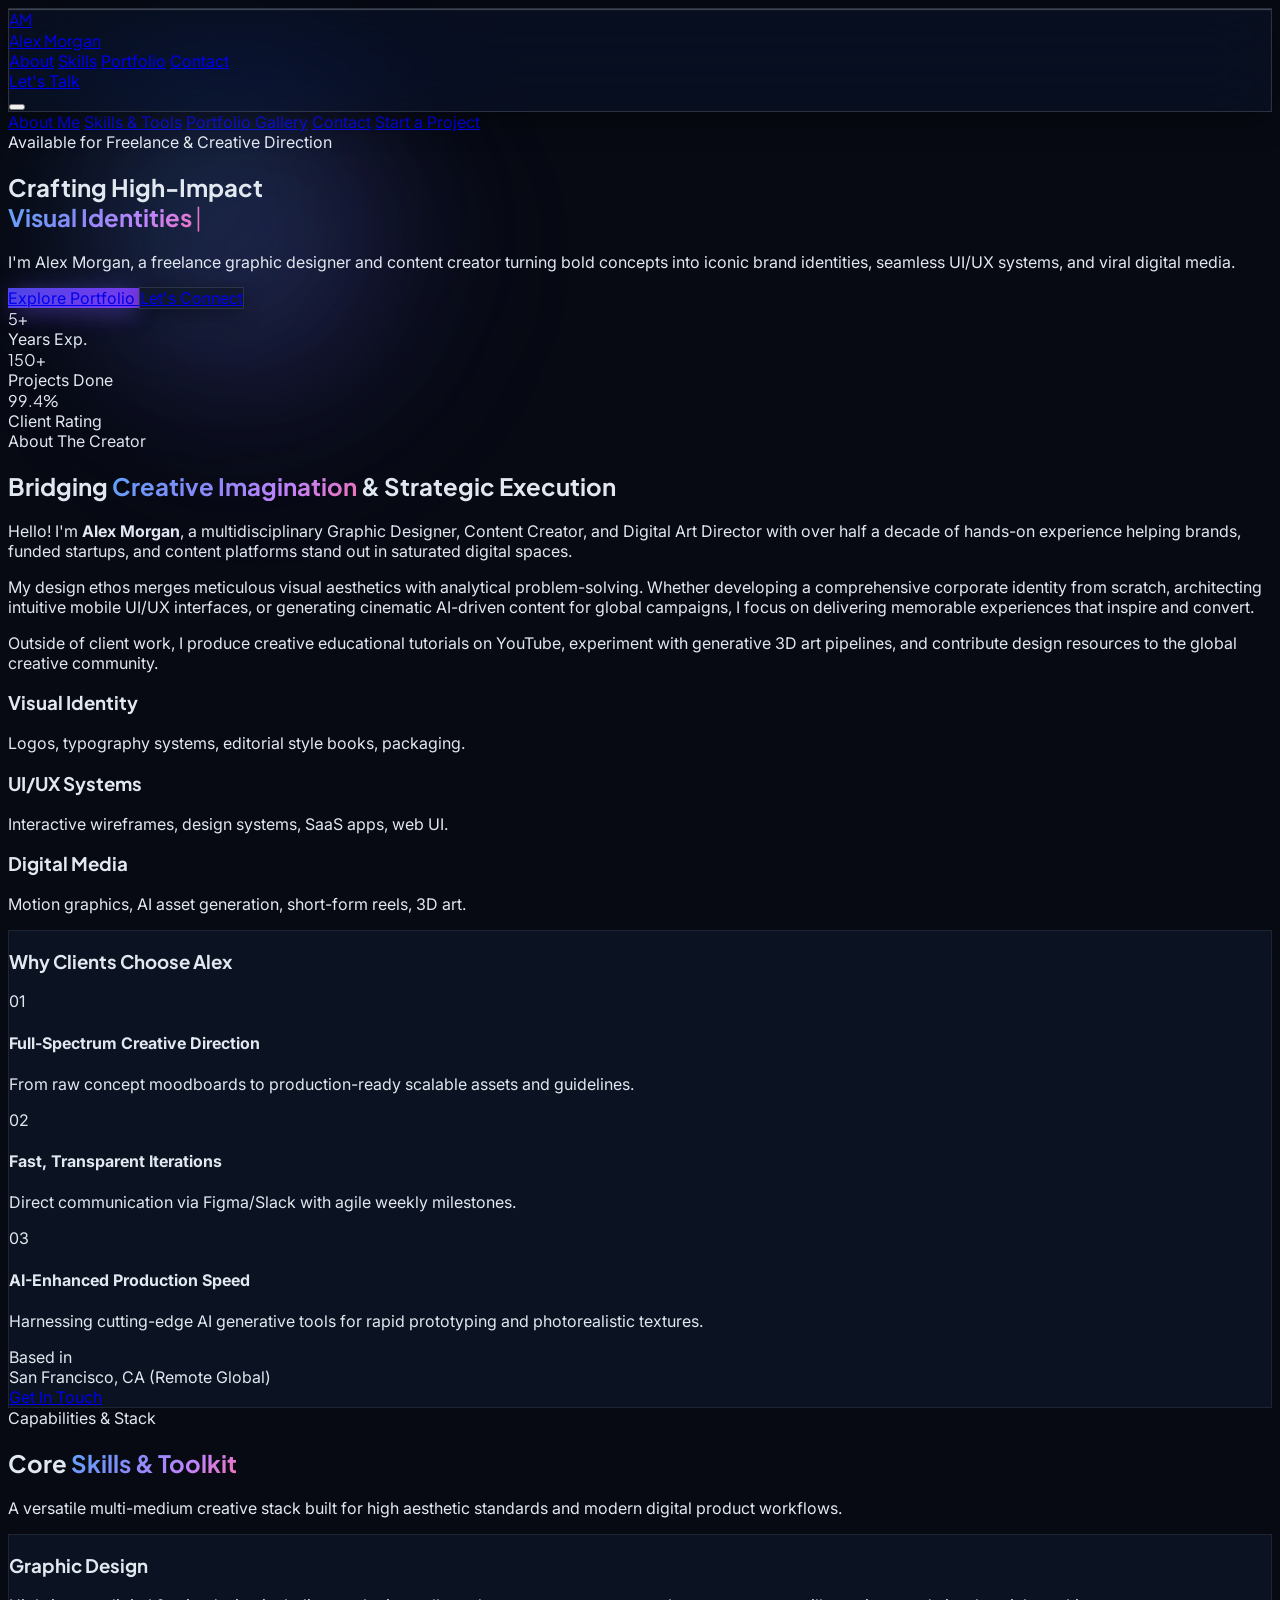
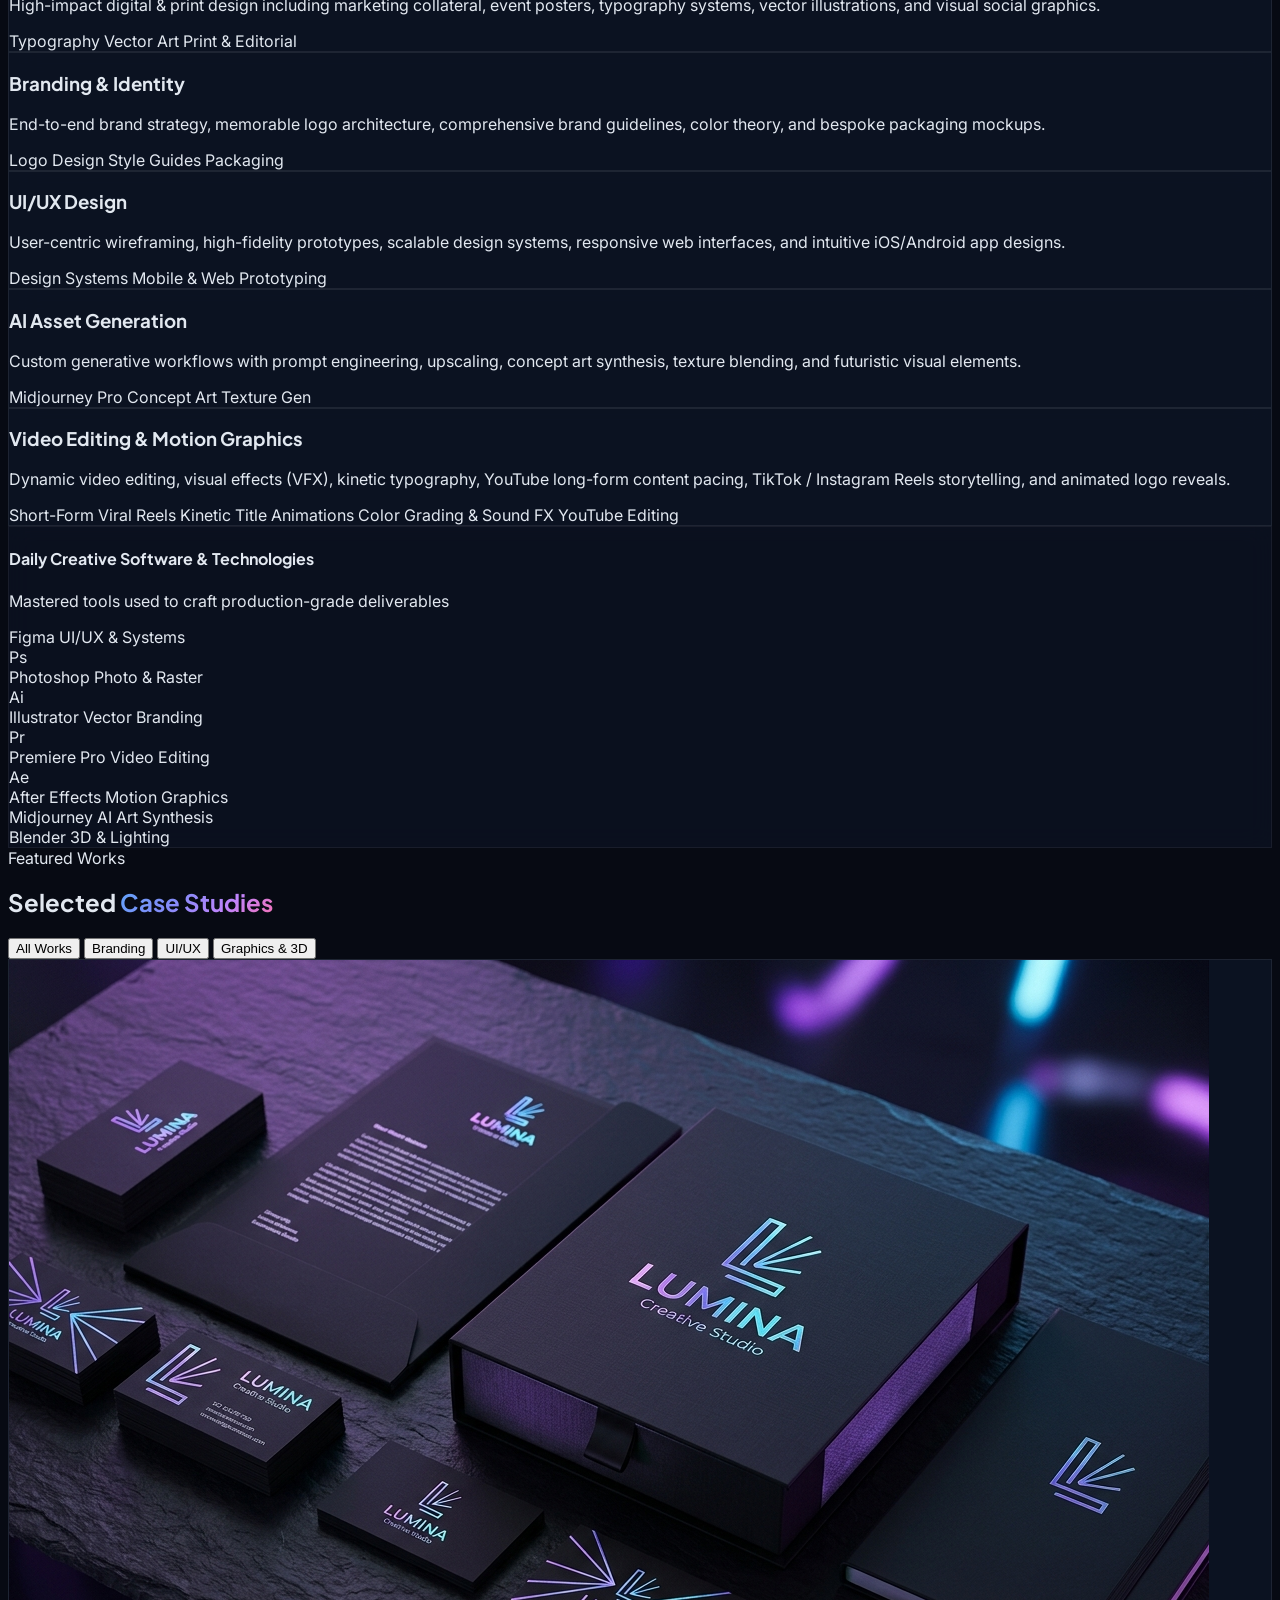
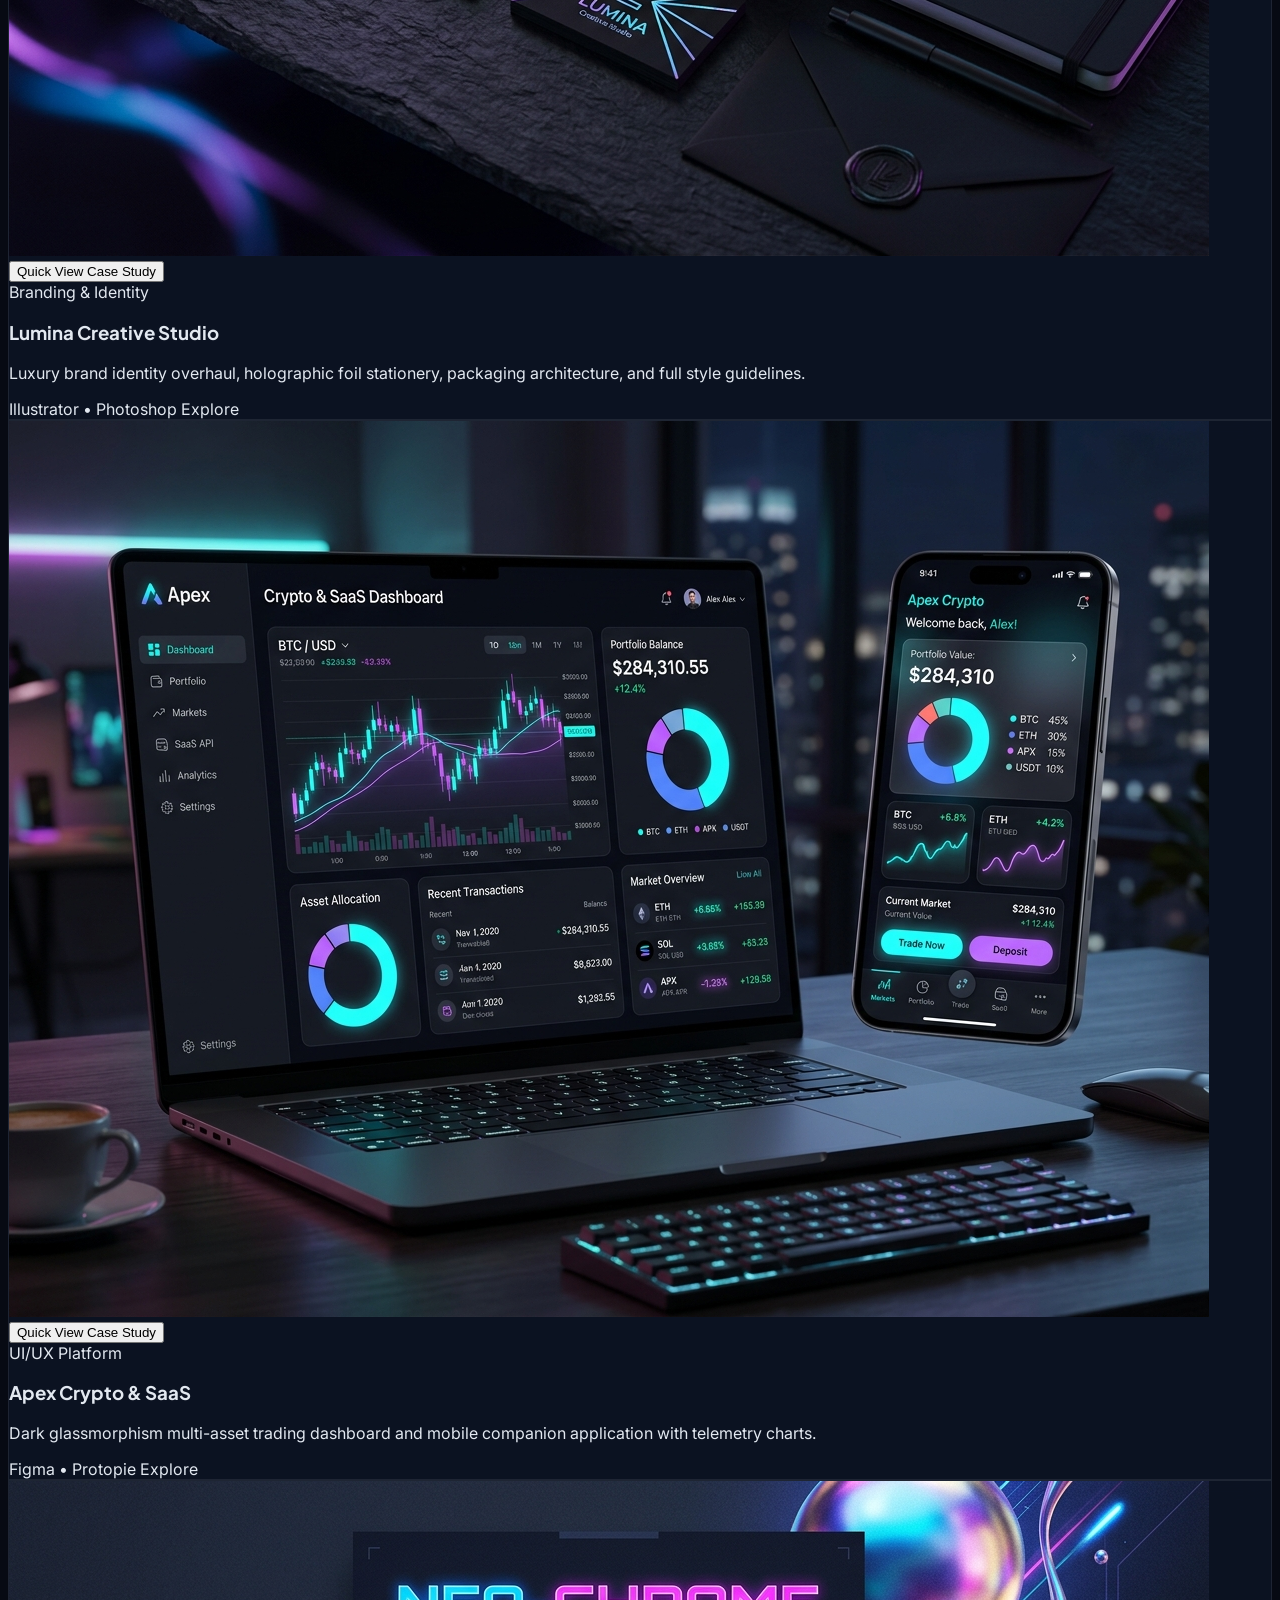
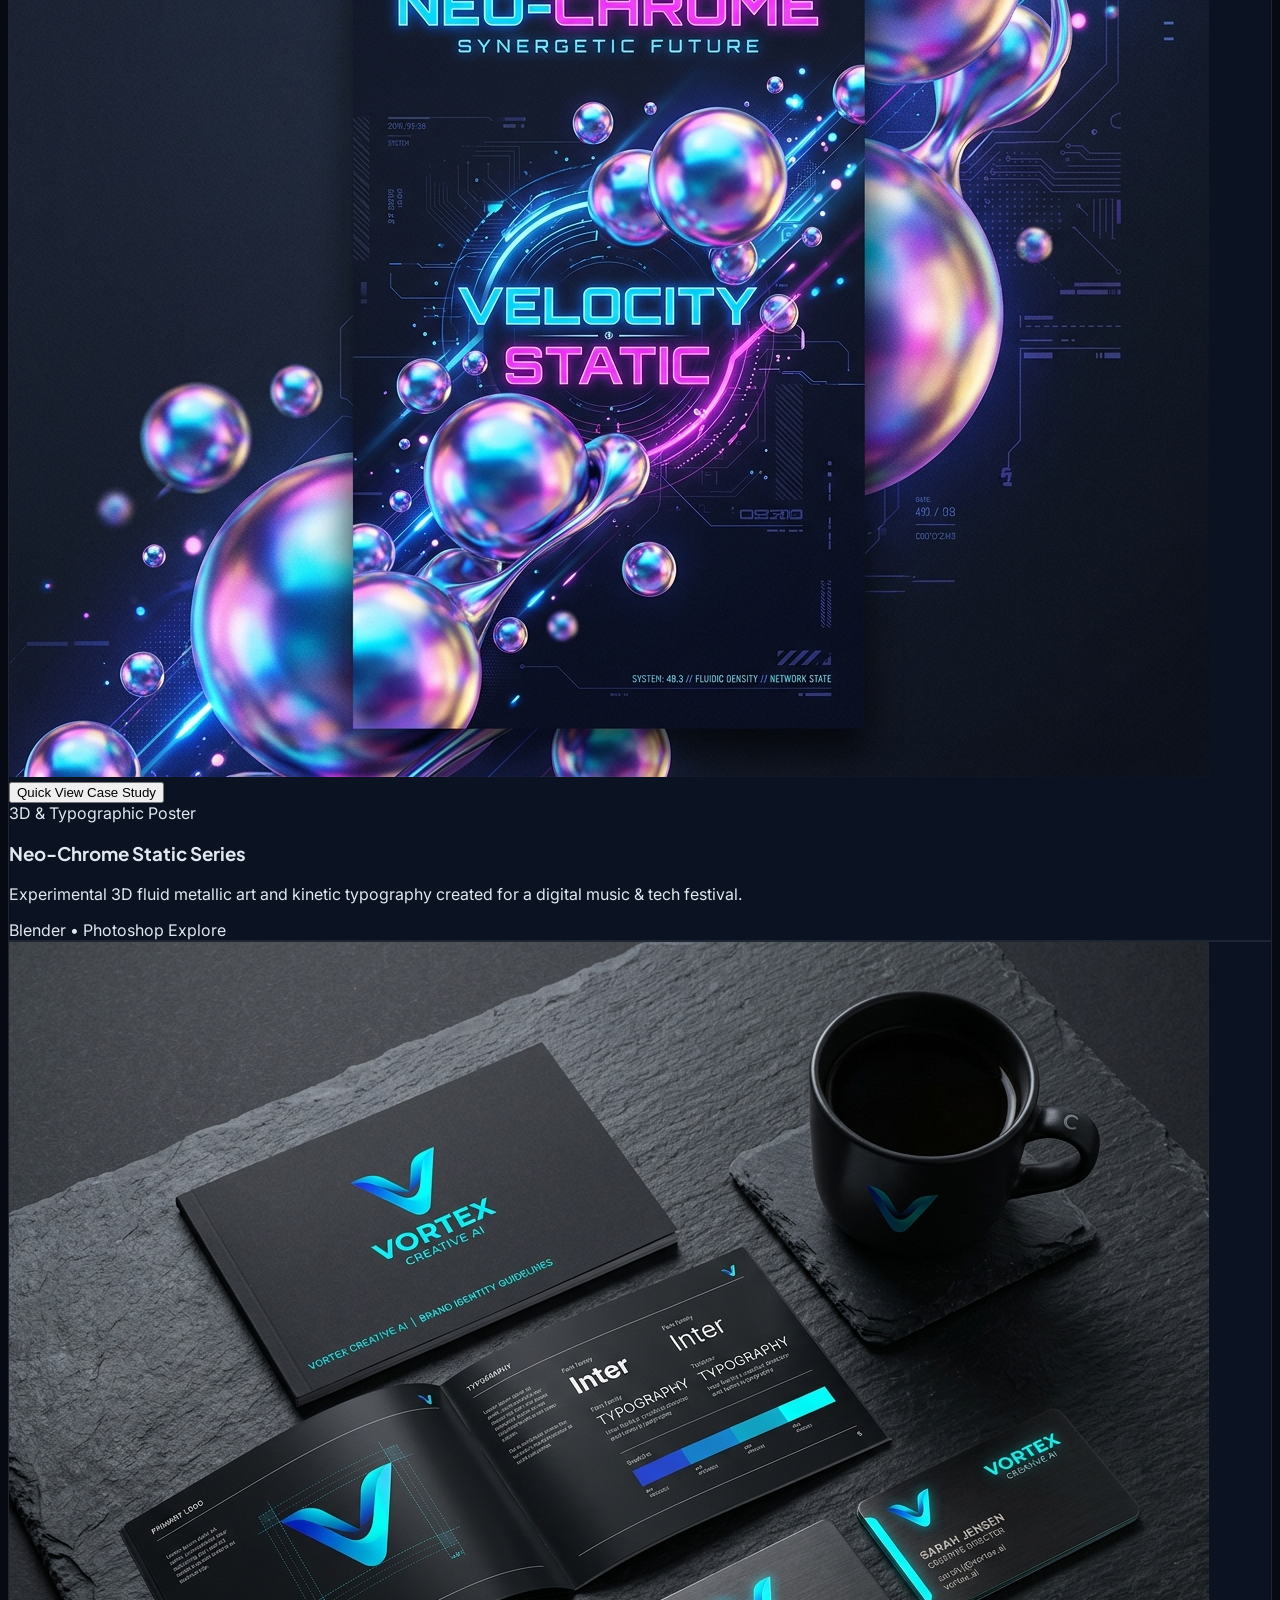
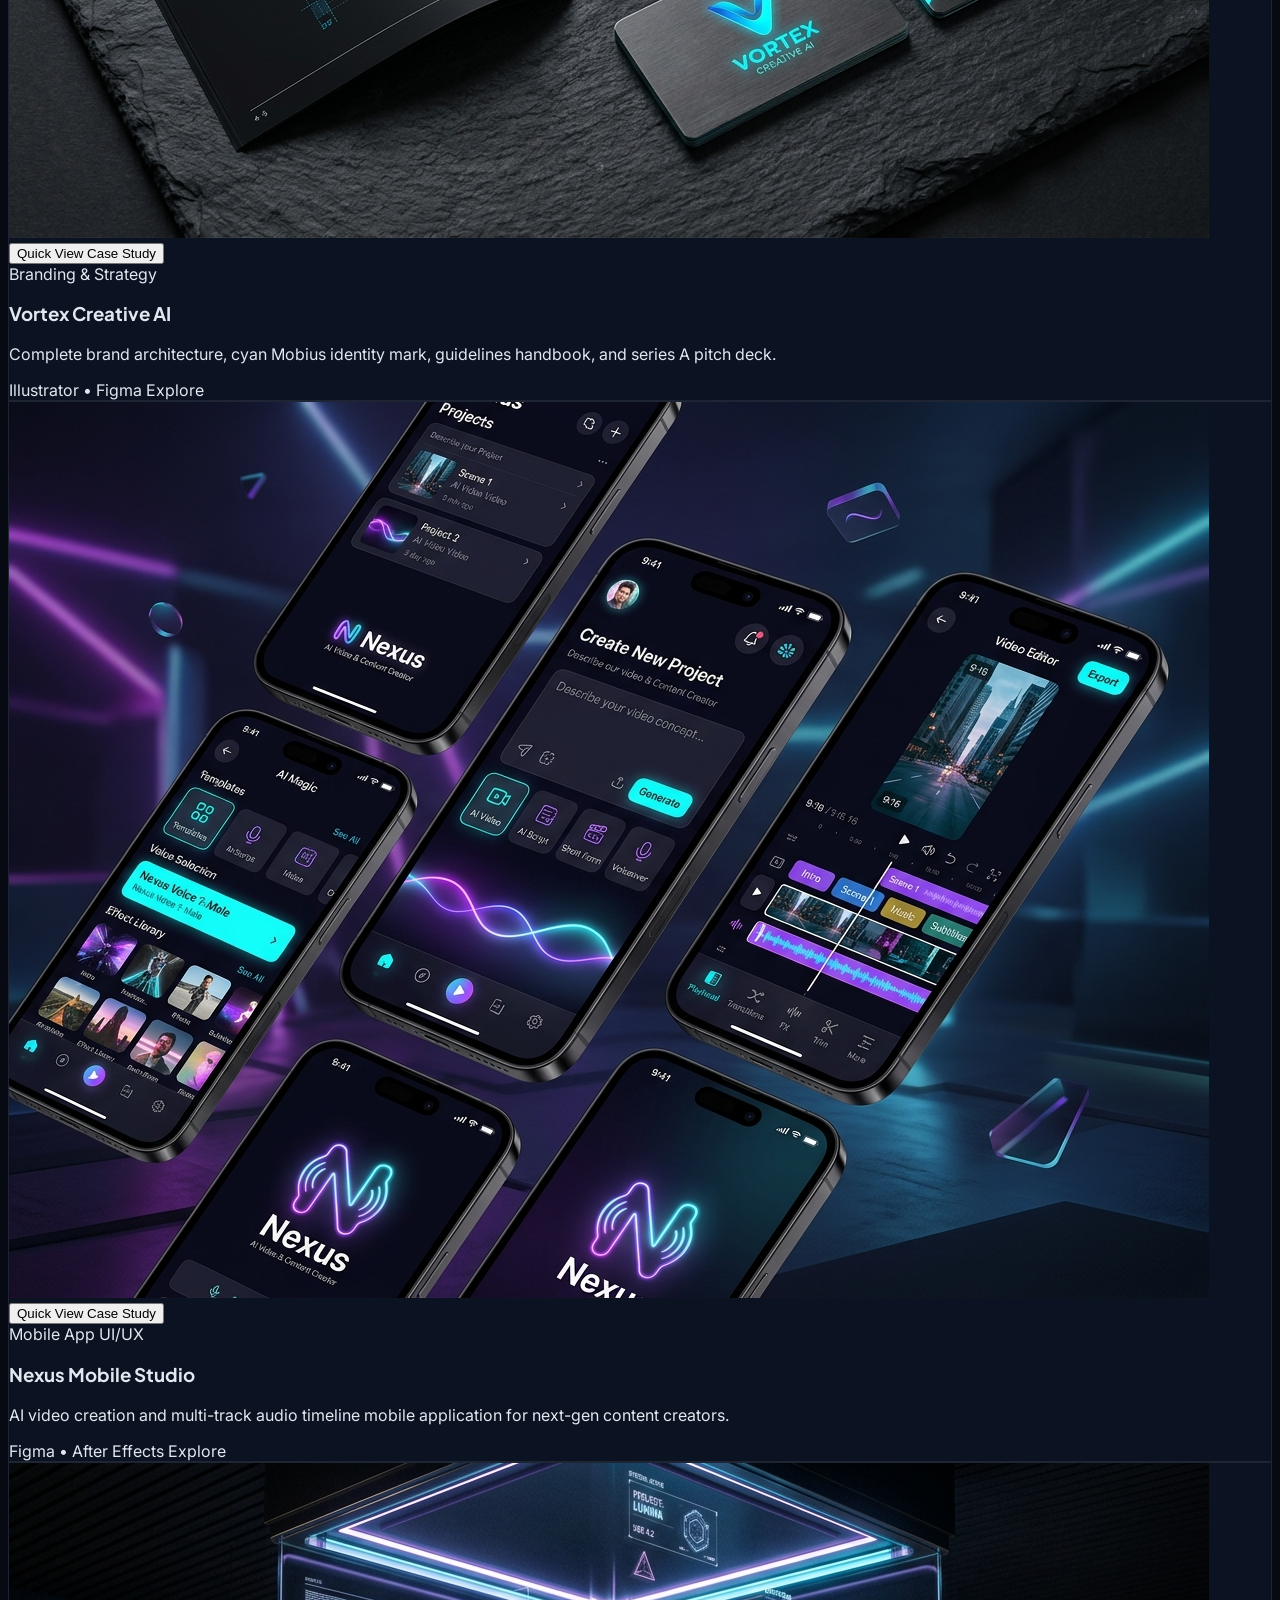
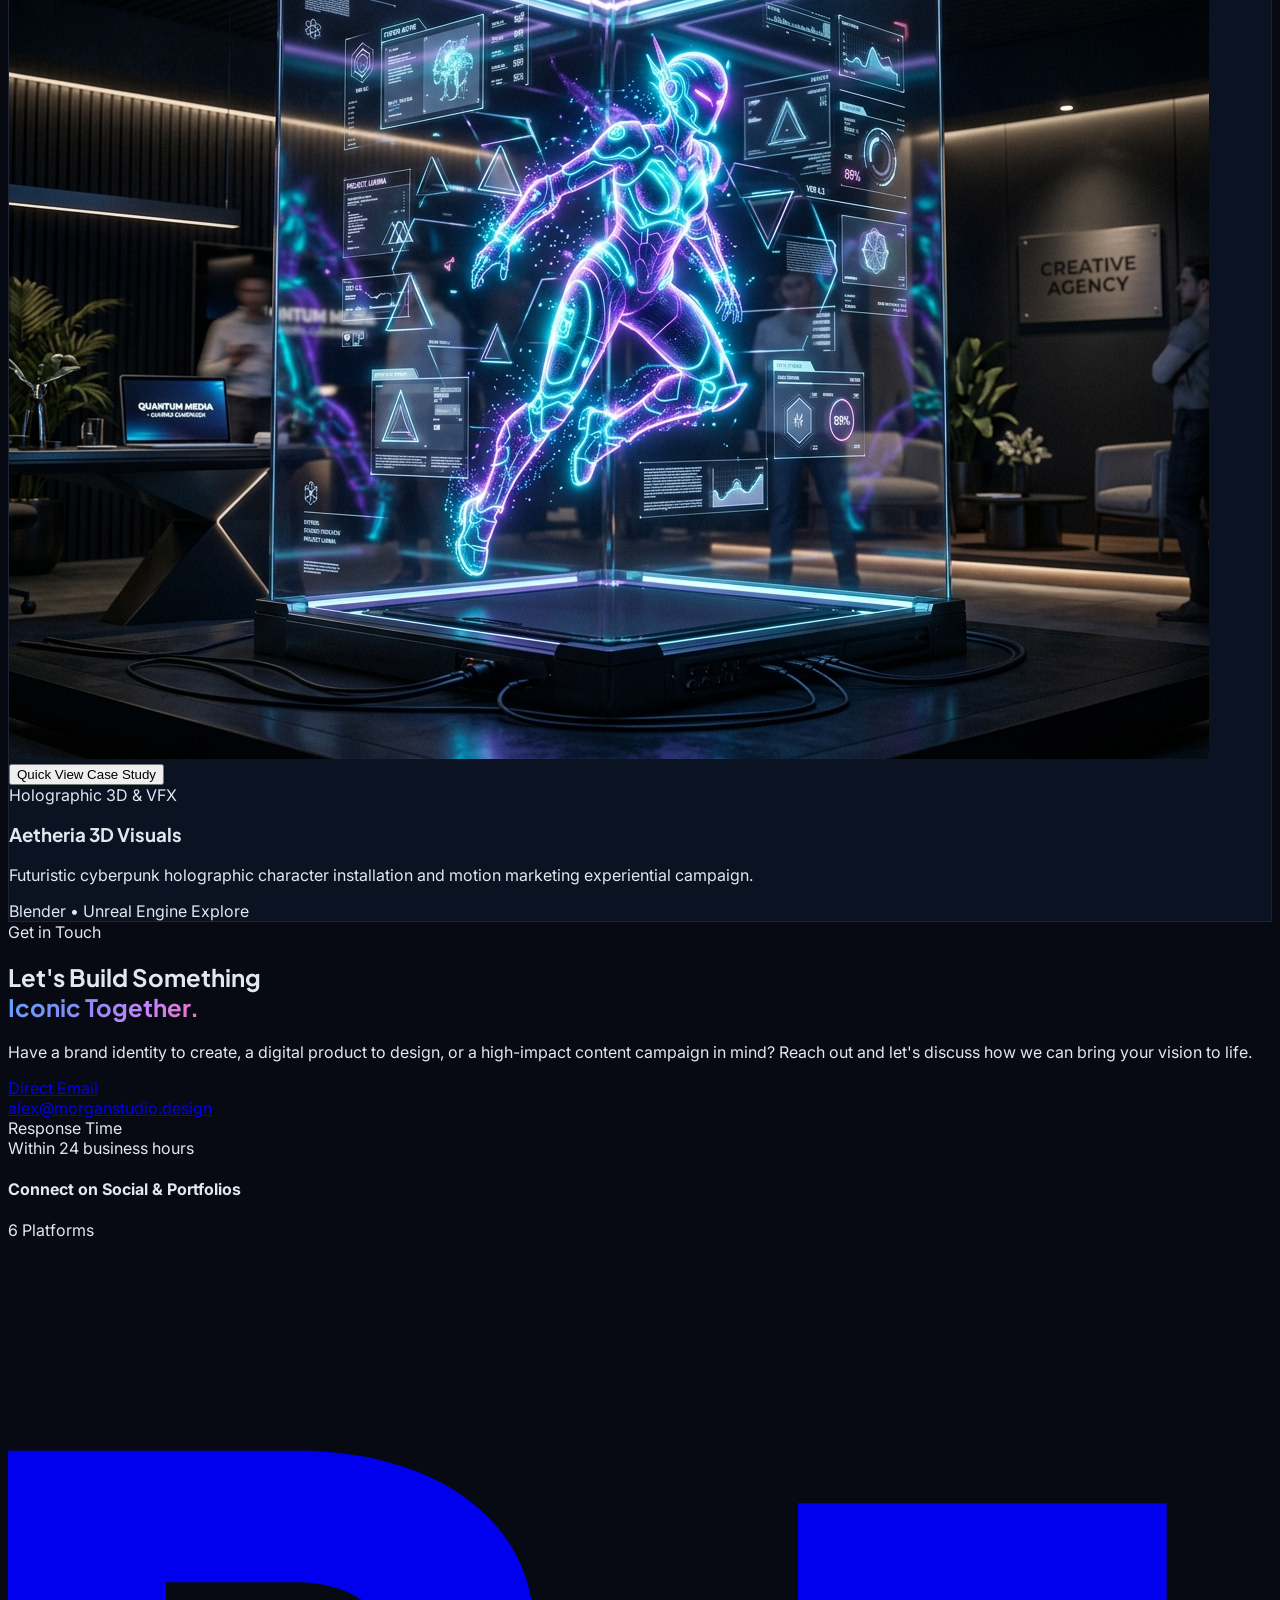
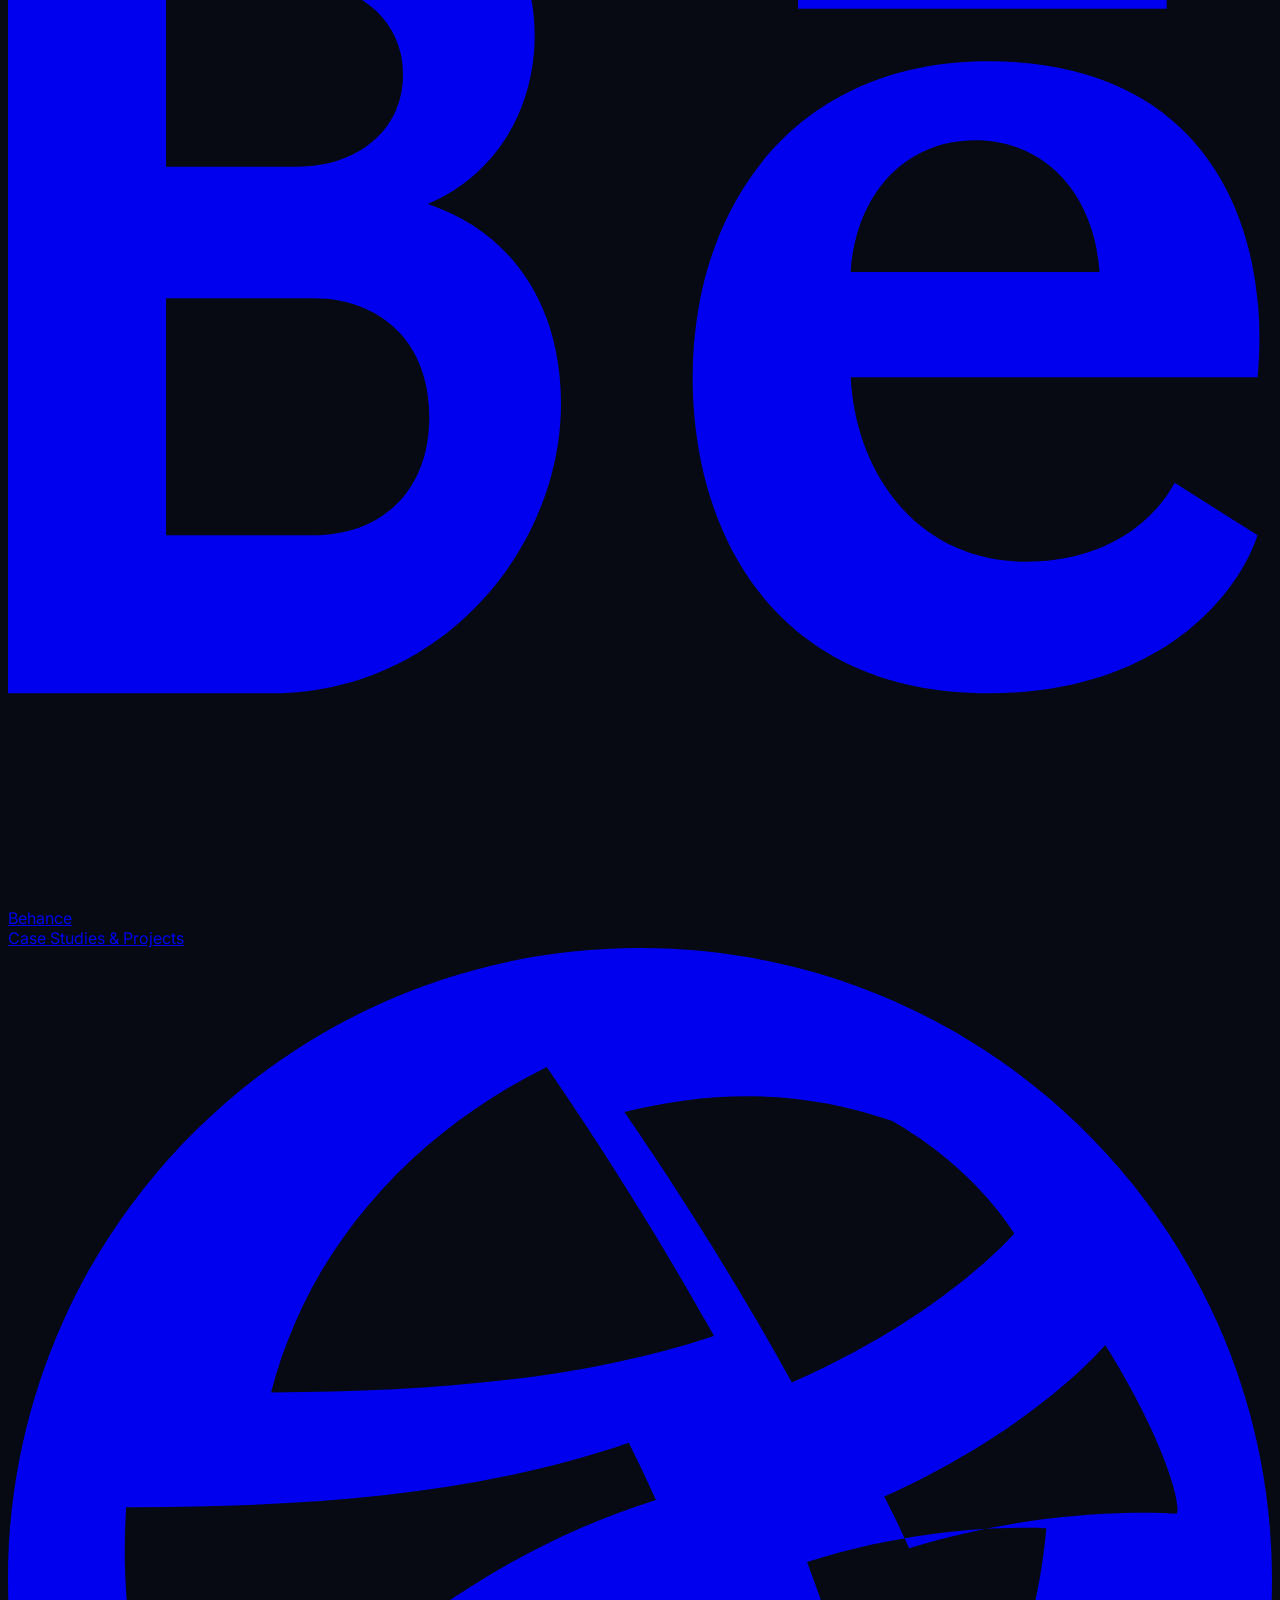
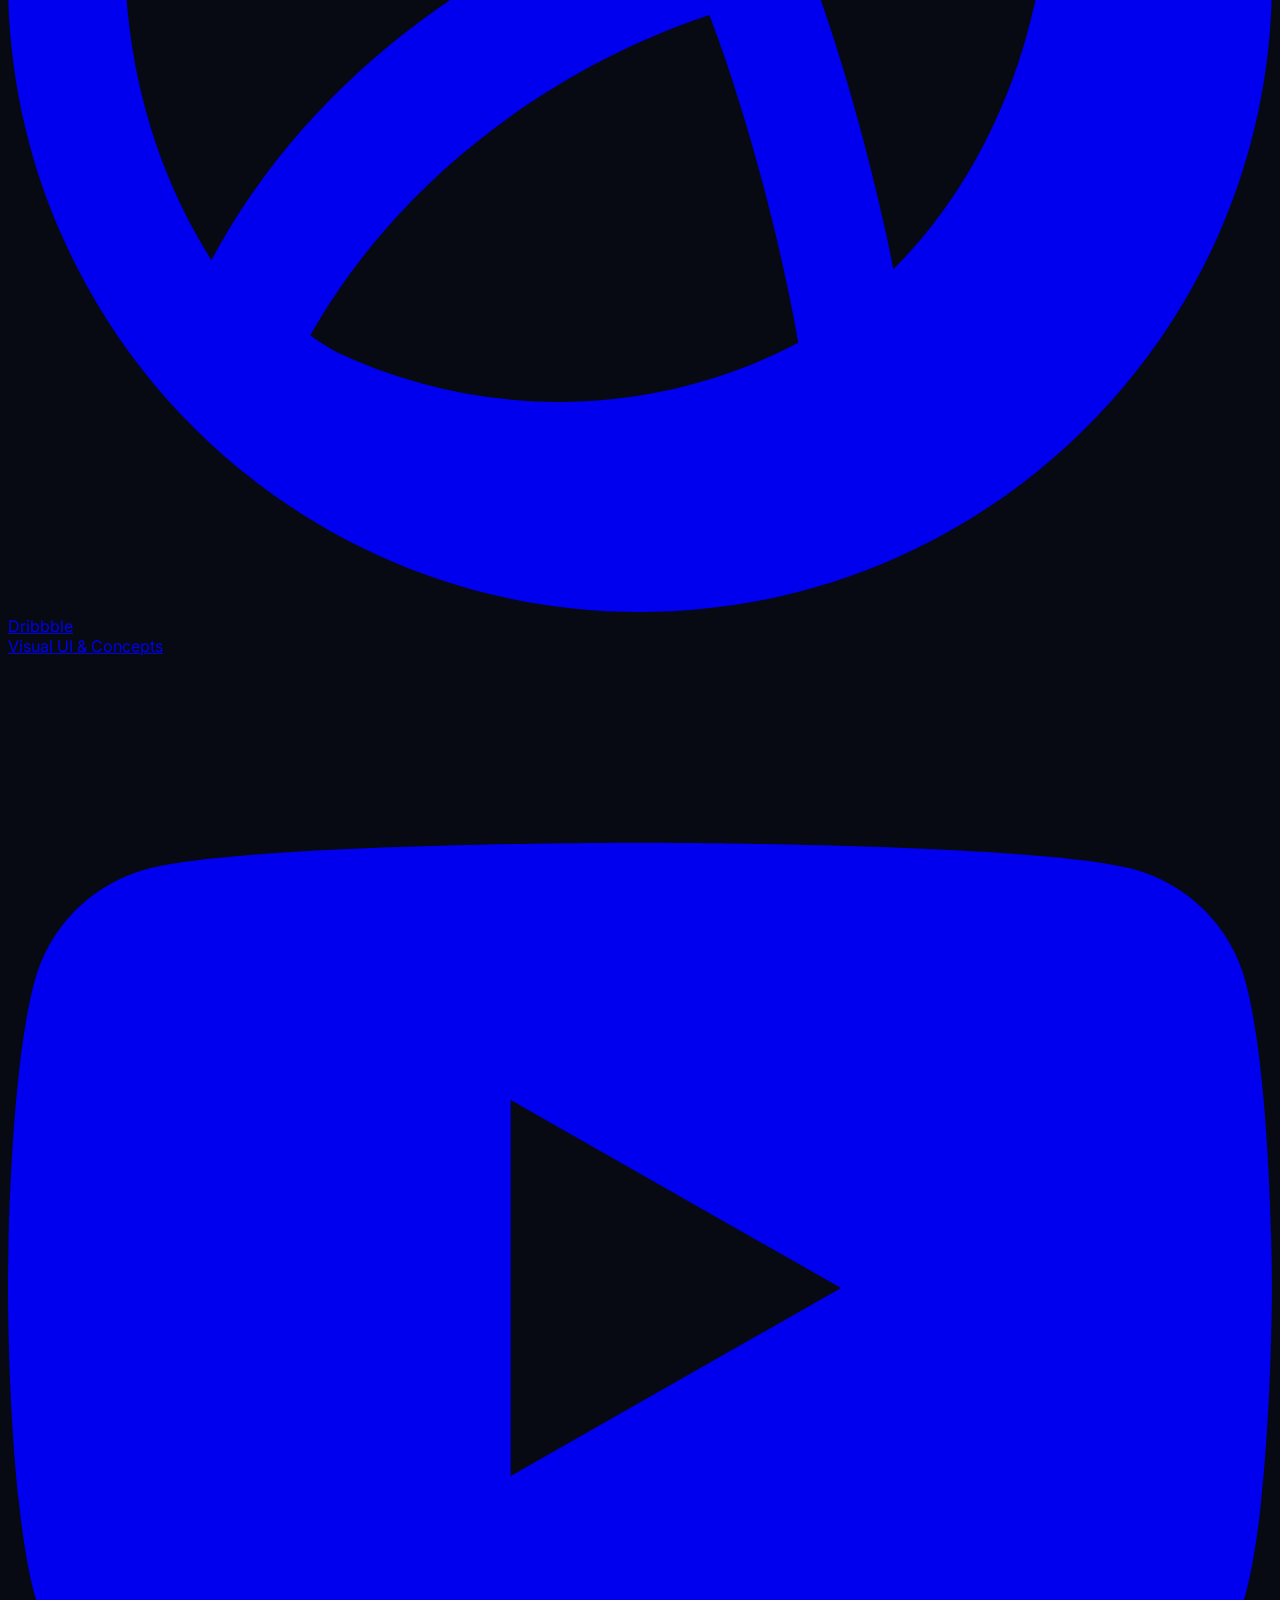
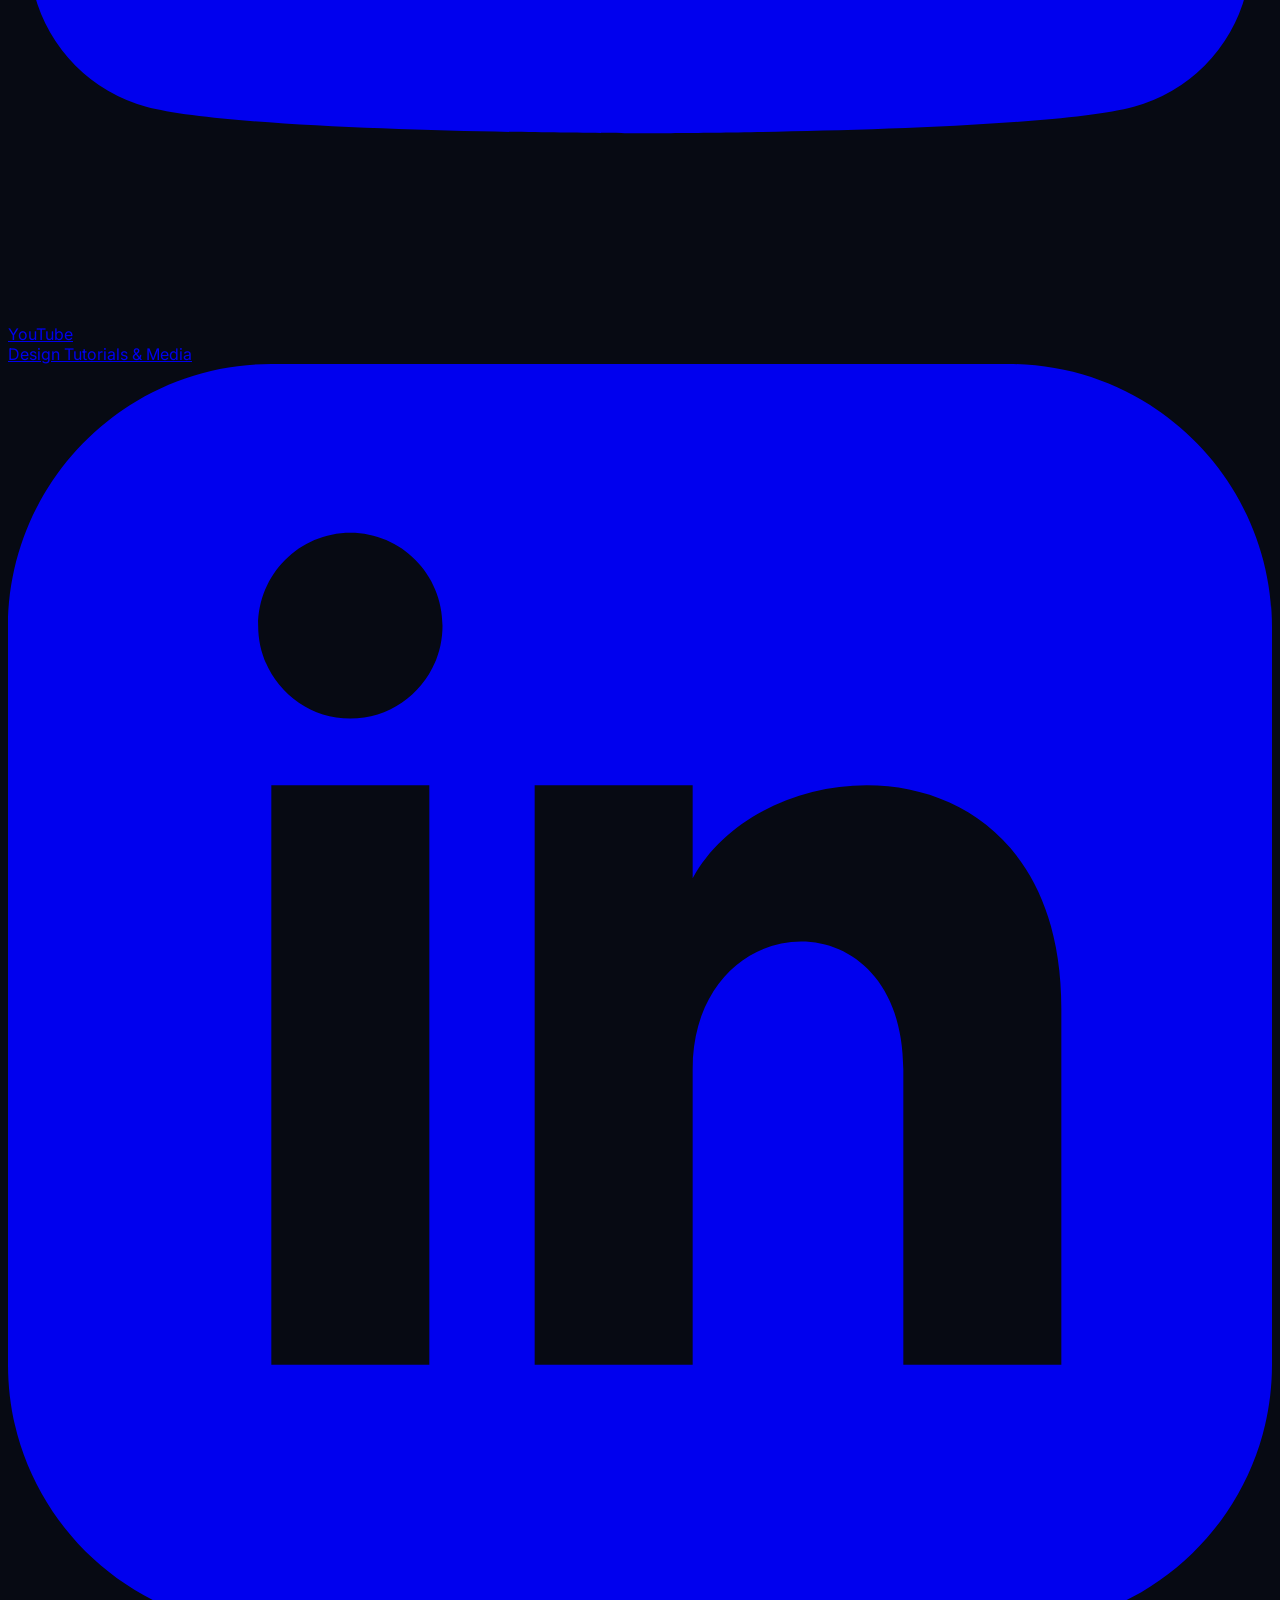
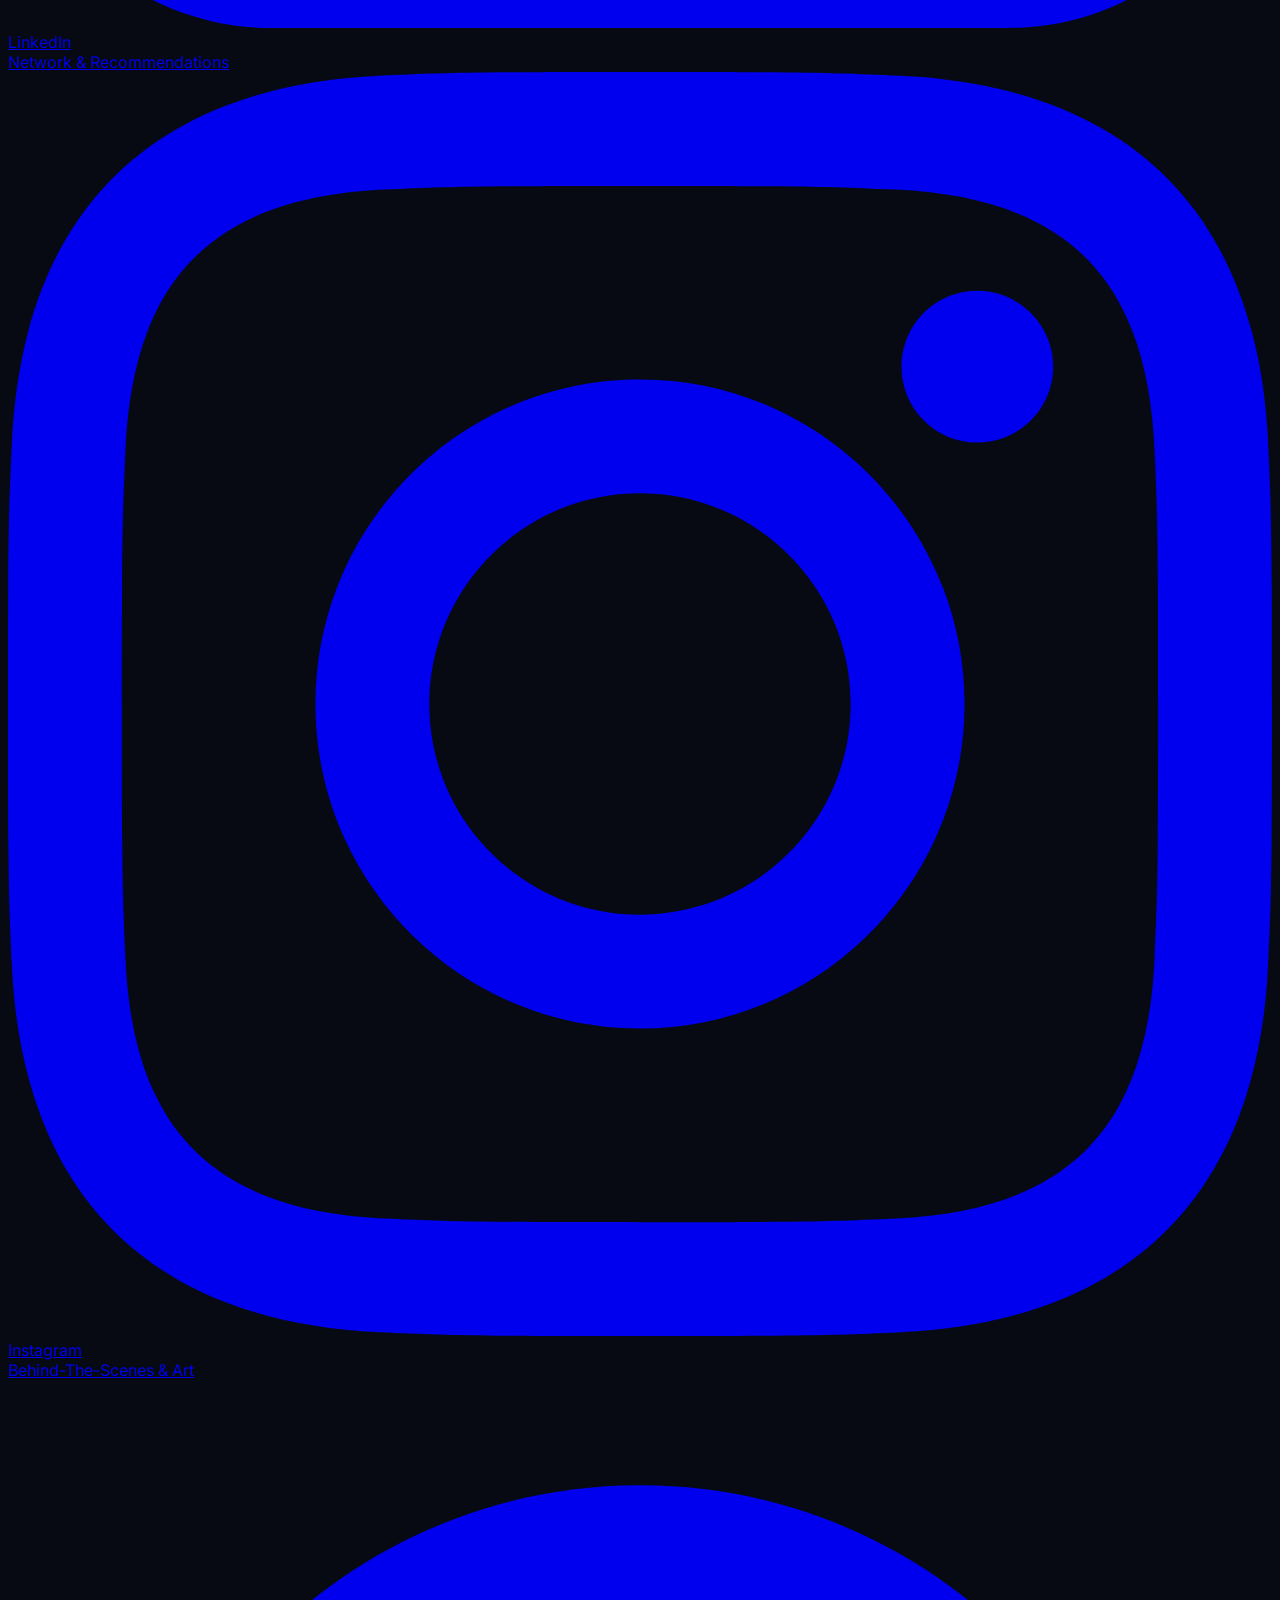
==== commit 004f3a2d: "newe4" ====
--- a/index.html
+++ b/index.html
@@ -65,13 +65,6 @@
   <!-- Full Website 3D Vanta Waves Dynamic Background Canvas -->
   <div id="website-vanta-bg" class="fixed inset-0 w-full h-full -z-50 pointer-events-none overflow-hidden"></div>
 
-  <!-- Interactive WebGL Ripple Distortion Layer -->
-  <div id="rippleDistortionContainer" class="ripple-distortion-layer"></div>
-
-  <!-- Custom Modern Interactive Cursor & Particles (Desktop) -->
-  <div id="customCursorDot" class="custom-cursor-dot"></div>
-  <div id="customCursorRing" class="custom-cursor-ring"></div>
-  <canvas id="cursorParticleCanvas" class="cursor-particle-canvas"></canvas>
 
   <!-- Background Ambient Glow Accents -->
   <div class="glow-orb-indigo top-0 left-1/4 -translate-x-1/2"></div>
--- a/style.css
+++ b/style.css
@@ -361,104 +361,7 @@
   display: block;
 }
 
-/* ==================== MODERN INTERACTIVE CURSOR ==================== */
-.custom-cursor-dot {
-  position: fixed;
-  top: 0;
-  left: 0;
-  width: 10px;
-  height: 10px;
-  border-radius: 50%;
-  background: #38bdf8;
-  box-shadow: 0 0 16px 3px rgba(56, 189, 248, 0.95), 0 0 6px #ffffff;
-  pointer-events: none;
-  z-index: 10000;
-  opacity: 0;
-  transition: transform 0.15s cubic-bezier(0.16, 1, 0.3, 1), opacity 0.25s ease, background-color 0.25s ease;
-  will-change: transform, left, top;
-}
-
-.custom-cursor-ring {
-  position: fixed;
-  top: 0;
-  left: 0;
-  width: 42px;
-  height: 42px;
-  border-radius: 50%;
-  border: 1.5px solid rgba(99, 102, 241, 0.75);
-  box-shadow: 0 0 25px rgba(99, 102, 241, 0.5), inset 0 0 12px rgba(6, 182, 212, 0.25);
-  background: radial-gradient(circle, rgba(99, 102, 241, 0.15) 0%, rgba(6, 182, 212, 0.05) 60%, transparent 100%);
-  backdrop-filter: blur(2px);
-  pointer-events: none;
-  z-index: 9999;
-  opacity: 0;
-  margin-top: -21px;
-  margin-left: -21px;
-  transition: width 0.25s cubic-bezier(0.16, 1, 0.3, 1),
-              height 0.25s cubic-bezier(0.16, 1, 0.3, 1),
-              margin 0.25s cubic-bezier(0.16, 1, 0.3, 1),
-              background 0.25s ease,
-              border-color 0.25s ease,
-              box-shadow 0.25s ease,
-              opacity 0.25s ease;
-  will-change: transform, left, top;
-}
-
-.custom-cursor-dot.cursor-visible,
-.custom-cursor-ring.cursor-visible {
-  opacity: 1;
-}
-
-/* Hover over clickable interactive elements */
-.custom-cursor-ring.cursor-hover {
-  width: 64px;
-  height: 64px;
-  margin-top: -32px;
-  margin-left: -32px;
-  border-color: rgba(6, 182, 212, 0.95);
-  background: radial-gradient(circle, rgba(6, 182, 212, 0.25) 0%, rgba(99, 102, 241, 0.15) 60%, transparent 100%);
-  box-shadow: 0 0 35px rgba(6, 182, 212, 0.7), inset 0 0 20px rgba(99, 102, 241, 0.4);
-  border-width: 2px;
-}
-
-.custom-cursor-dot.cursor-hover {
-  transform: scale(0.6);
-  background: #ffffff;
-  box-shadow: 0 0 20px 4px #38bdf8;
-}
-
-/* Click Active compression */
-.custom-cursor-ring.cursor-active {
-  transform: scale(0.75);
-  border-color: #ec4899;
-  background: rgba(236, 72, 153, 0.3);
-  box-shadow: 0 0 30px rgba(236, 72, 153, 0.7);
-}
-
-.custom-cursor-dot.cursor-active {
-  transform: scale(1.5);
-  background: #ec4899;
-  box-shadow: 0 0 20px 4px #ec4899;
-}
-
-/* Particle Trailing Canvas */
-.cursor-particle-canvas {
-  position: fixed;
-  top: 0;
-  left: 0;
-  width: 100vw;
-  height: 100vh;
-  pointer-events: none;
-  z-index: 9998;
-}
-
-@media (max-width: 768px) {
-  .custom-cursor-dot,
-  .custom-cursor-ring,
-  .cursor-particle-canvas {
-    display: none !important;
-  }
-}
+
 
 /* ==================== iOS 27 GLASS ROUND HEADER THEME ==================== */
 .ios-glass-pill {
@@ -485,24 +388,4 @@
   }
 }
 
-/* ==================== RIPPLE DISTORTION LAYER ==================== */
-.ripple-distortion-layer {
-  position: fixed;
-  inset: 0;
-  width: 100vw;
-  height: 100vh;
-  pointer-events: none;
-  z-index: 30;
-  overflow: hidden;
-}
-
-.ripple-distortion-layer canvas {
-  display: block;
-  width: 100%;
-  height: 100%;
-  pointer-events: none;
-}
-
-
-
-
+
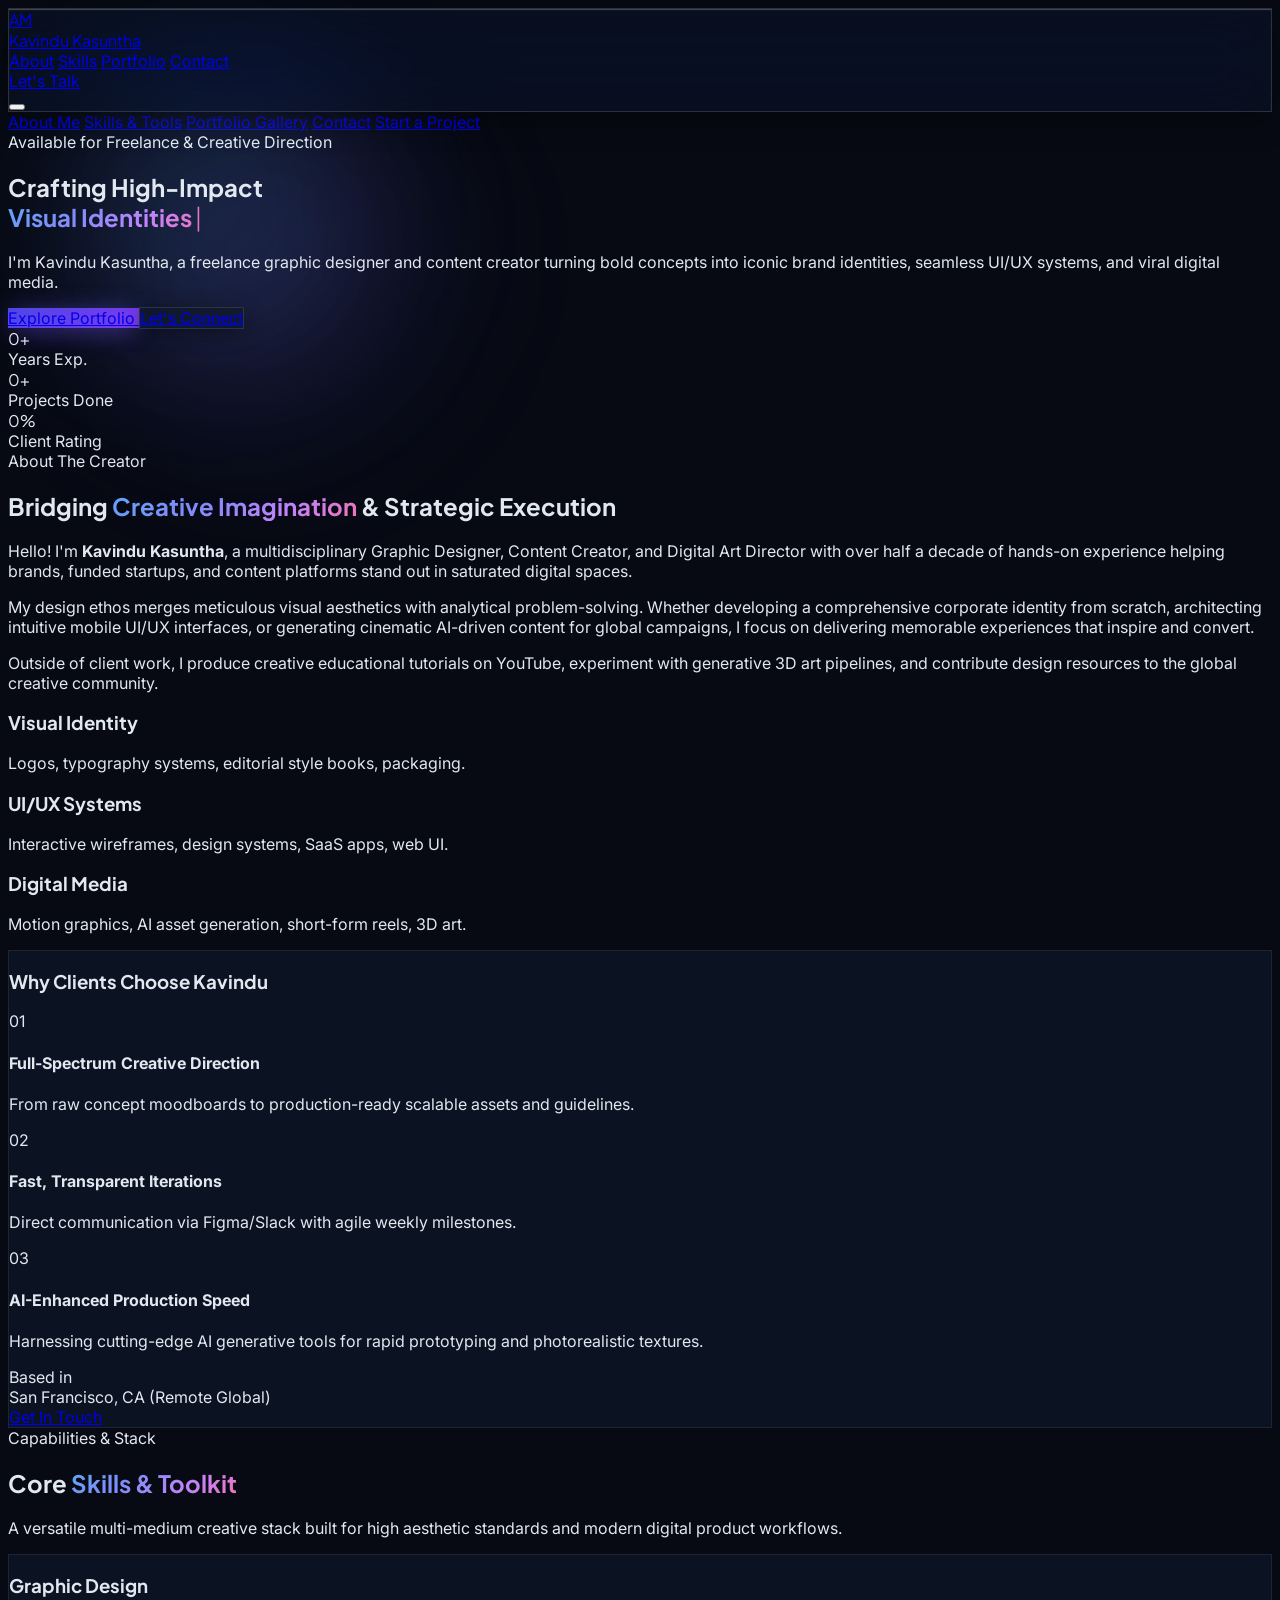
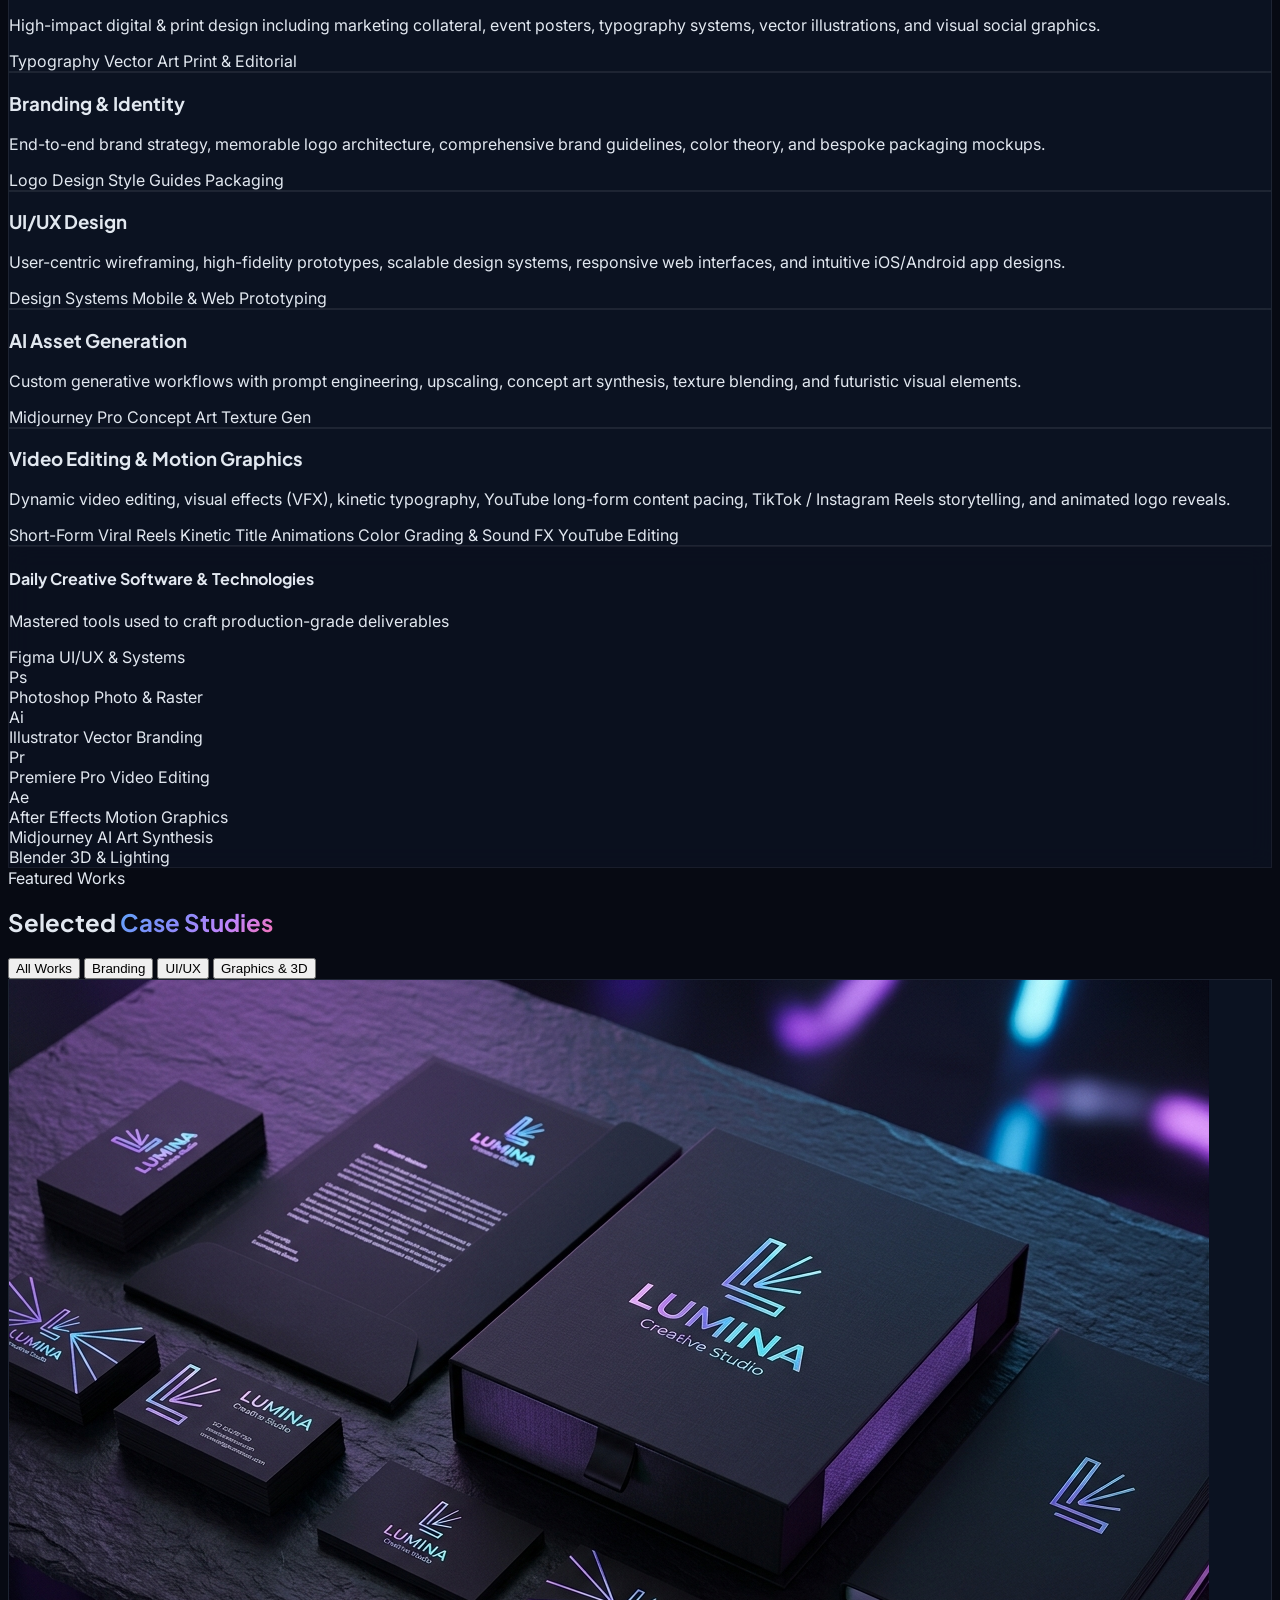
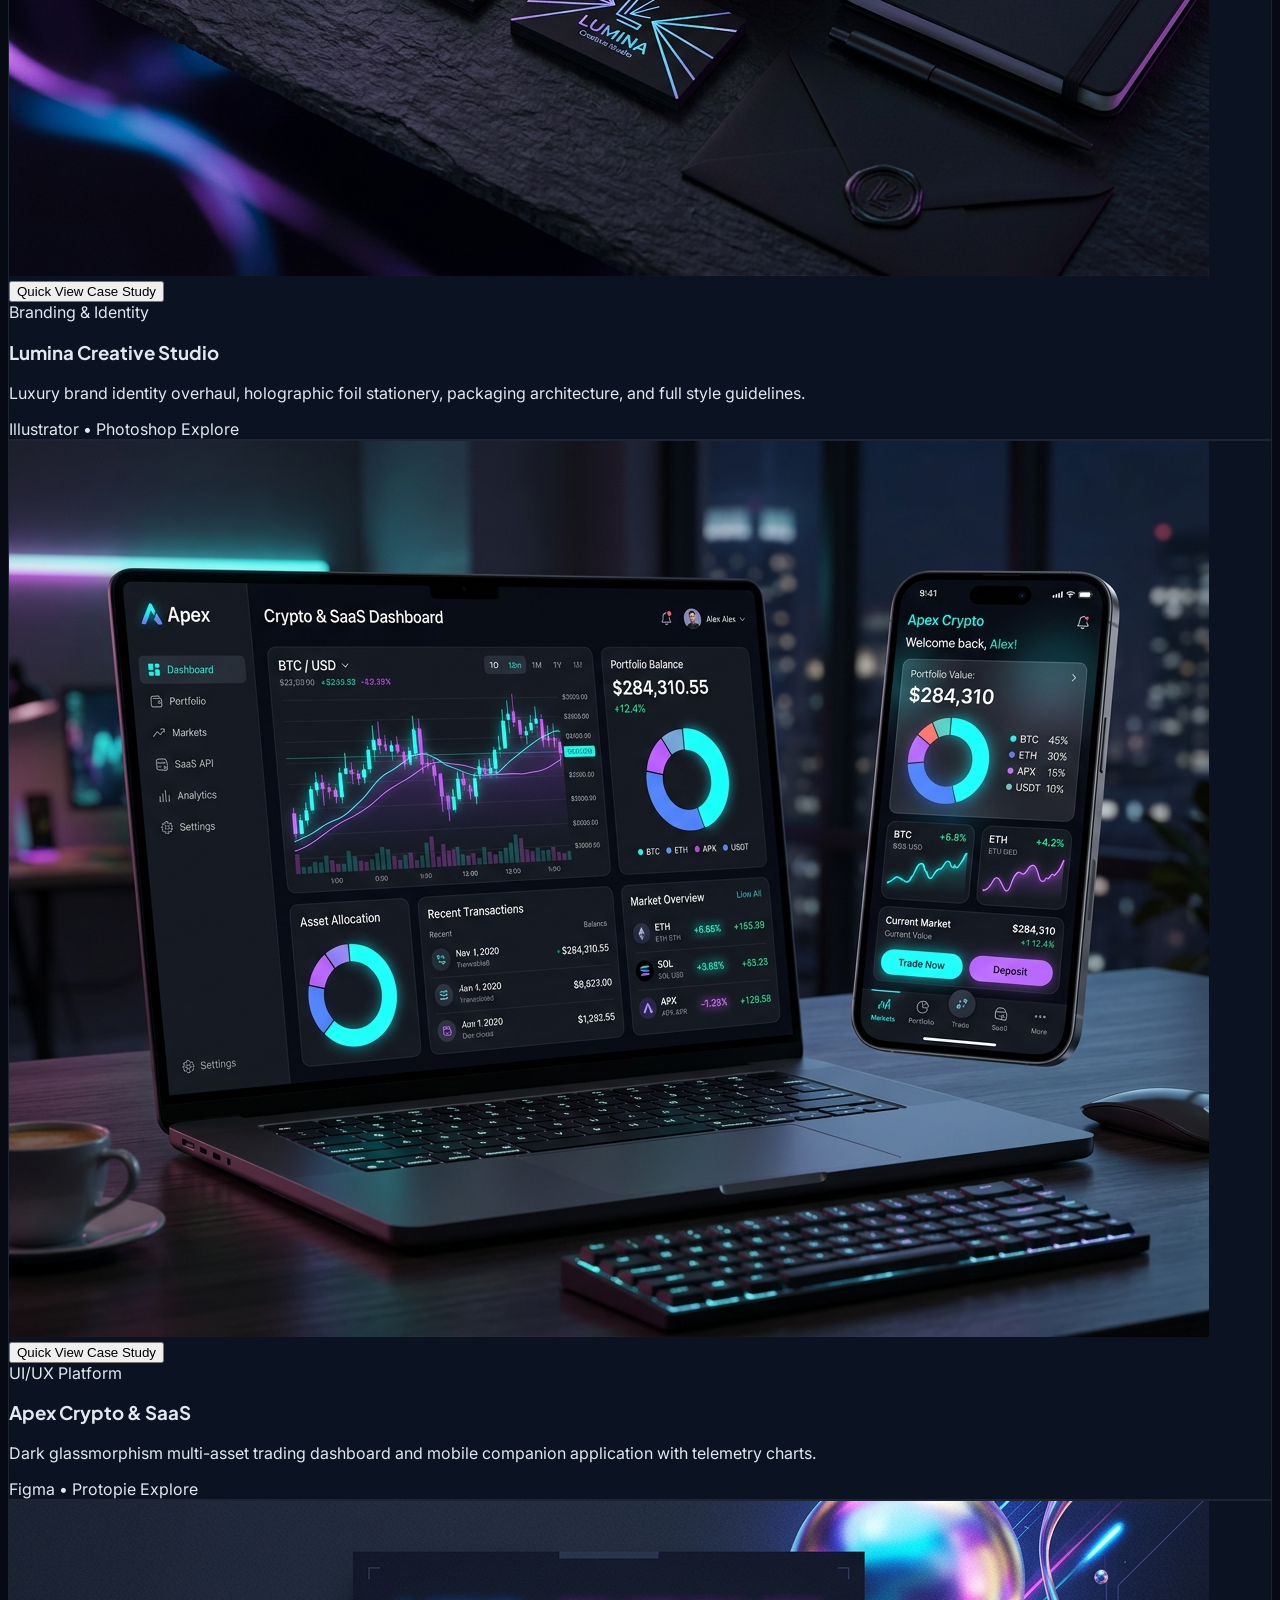
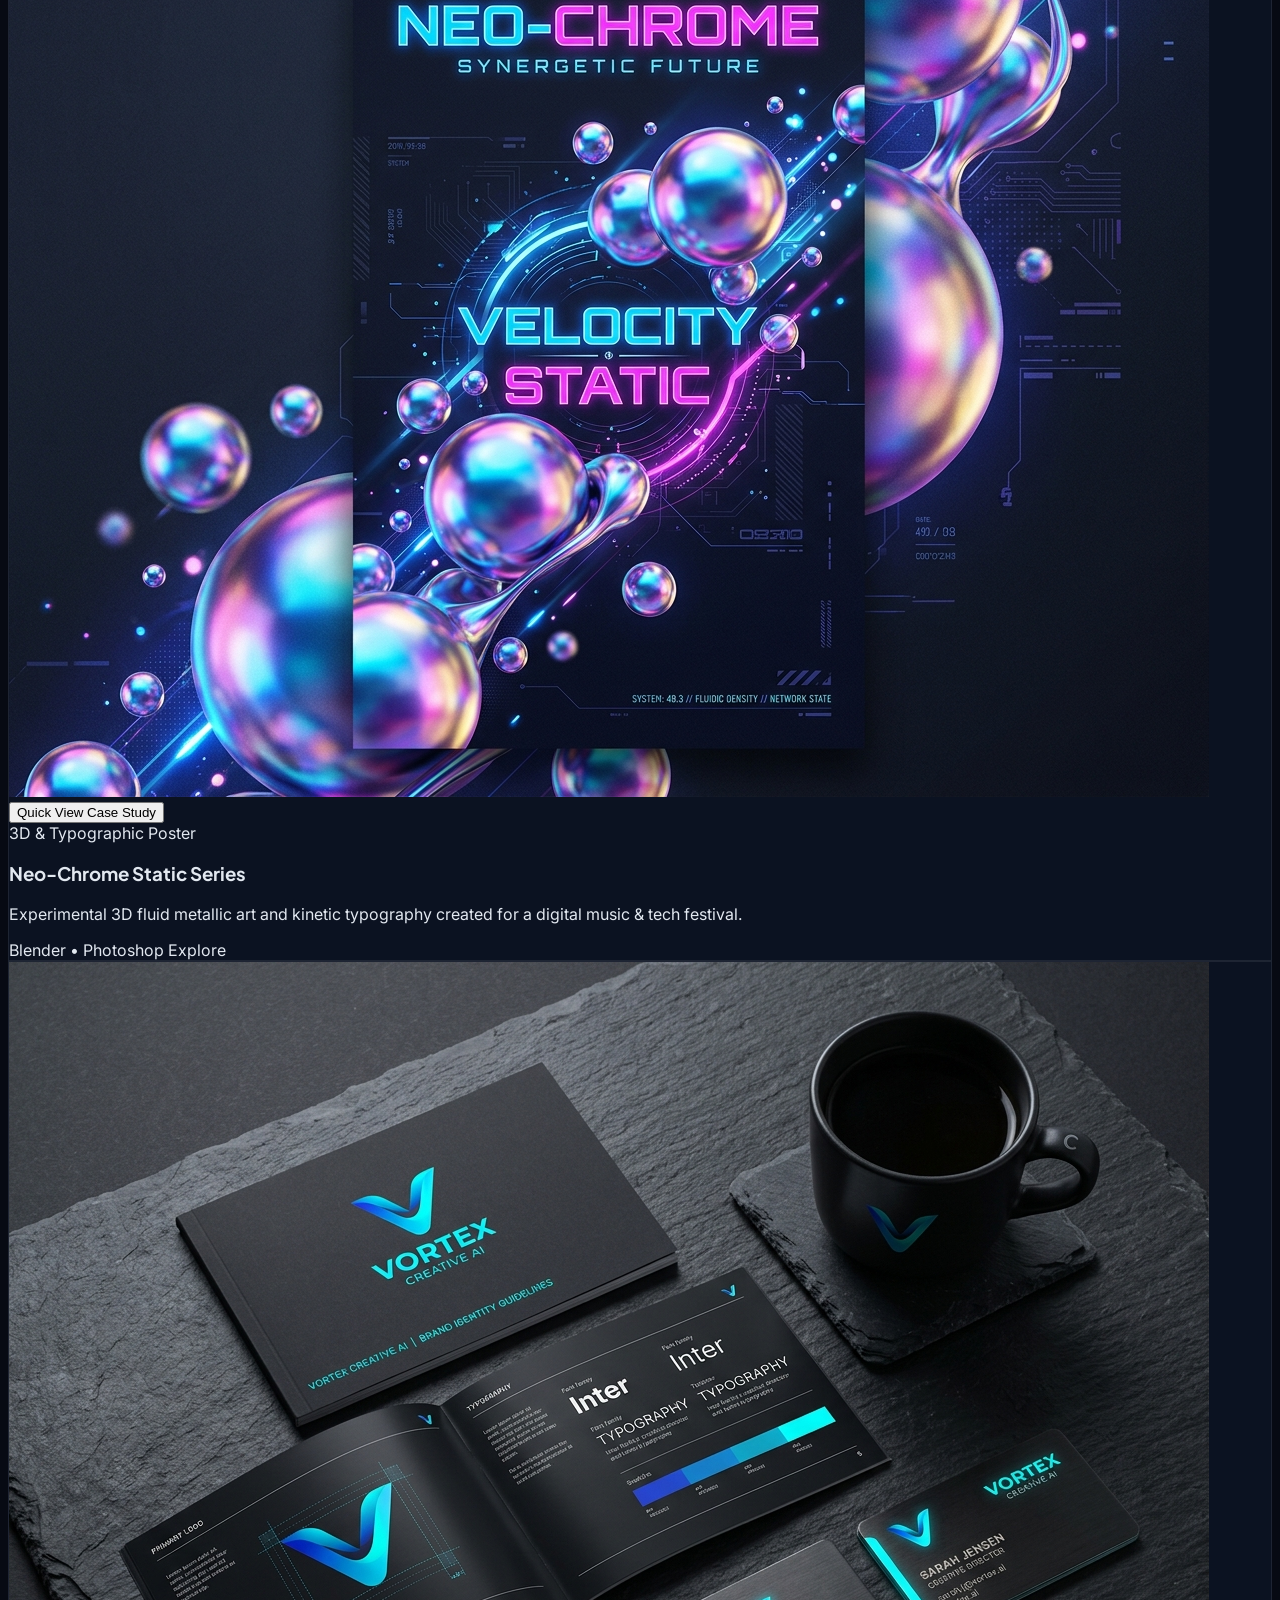
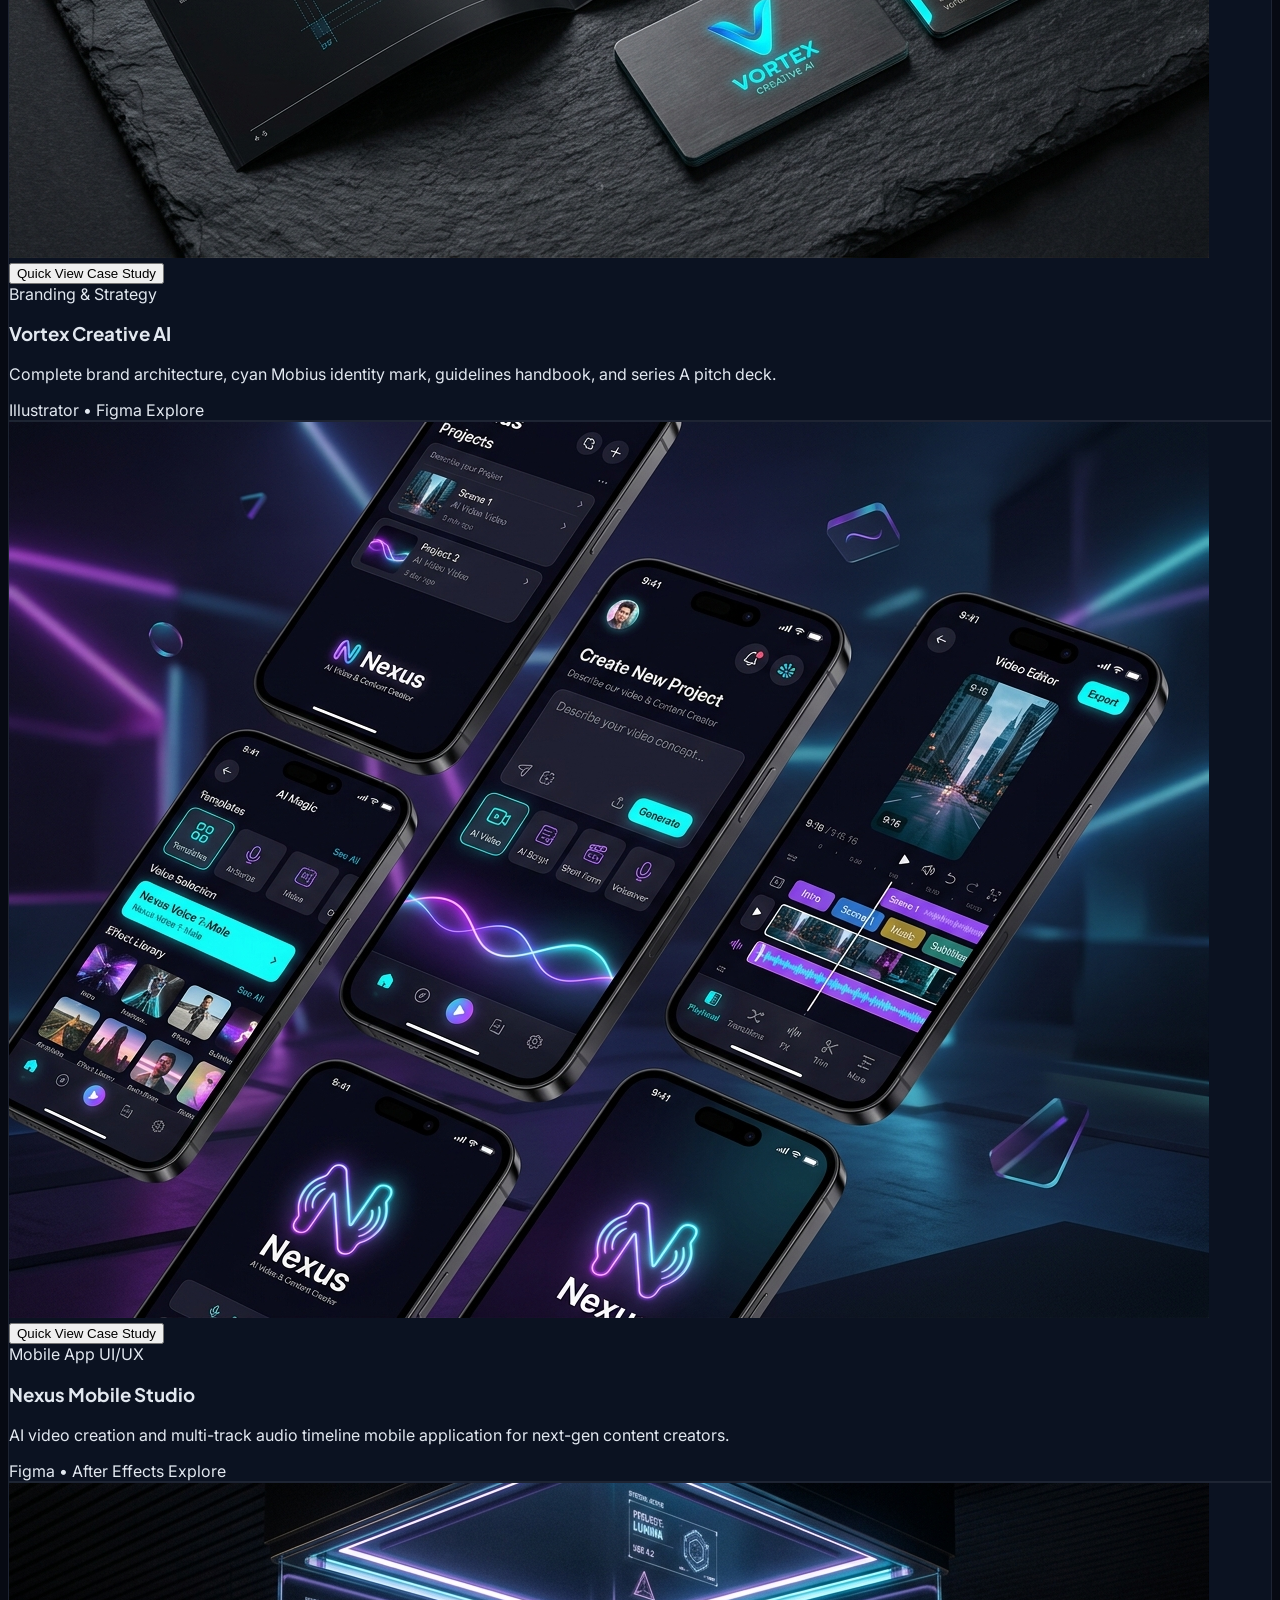
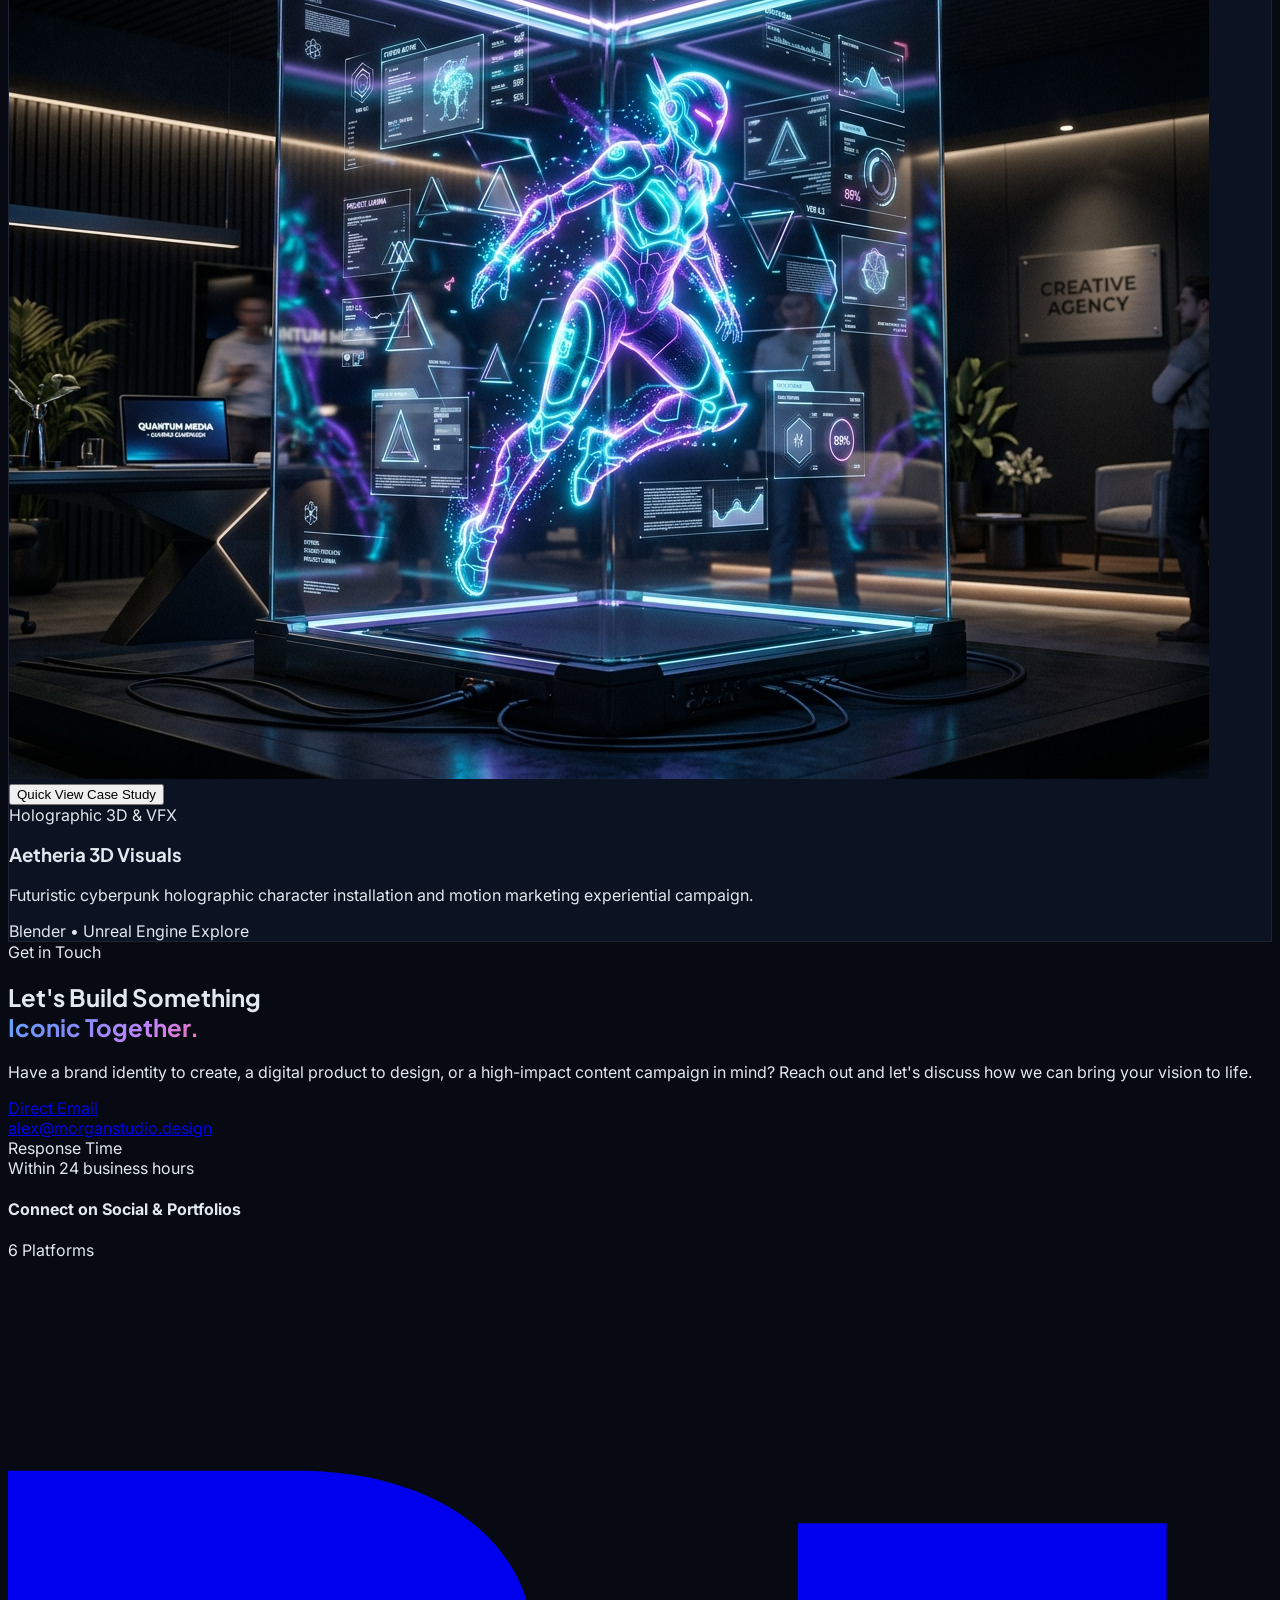
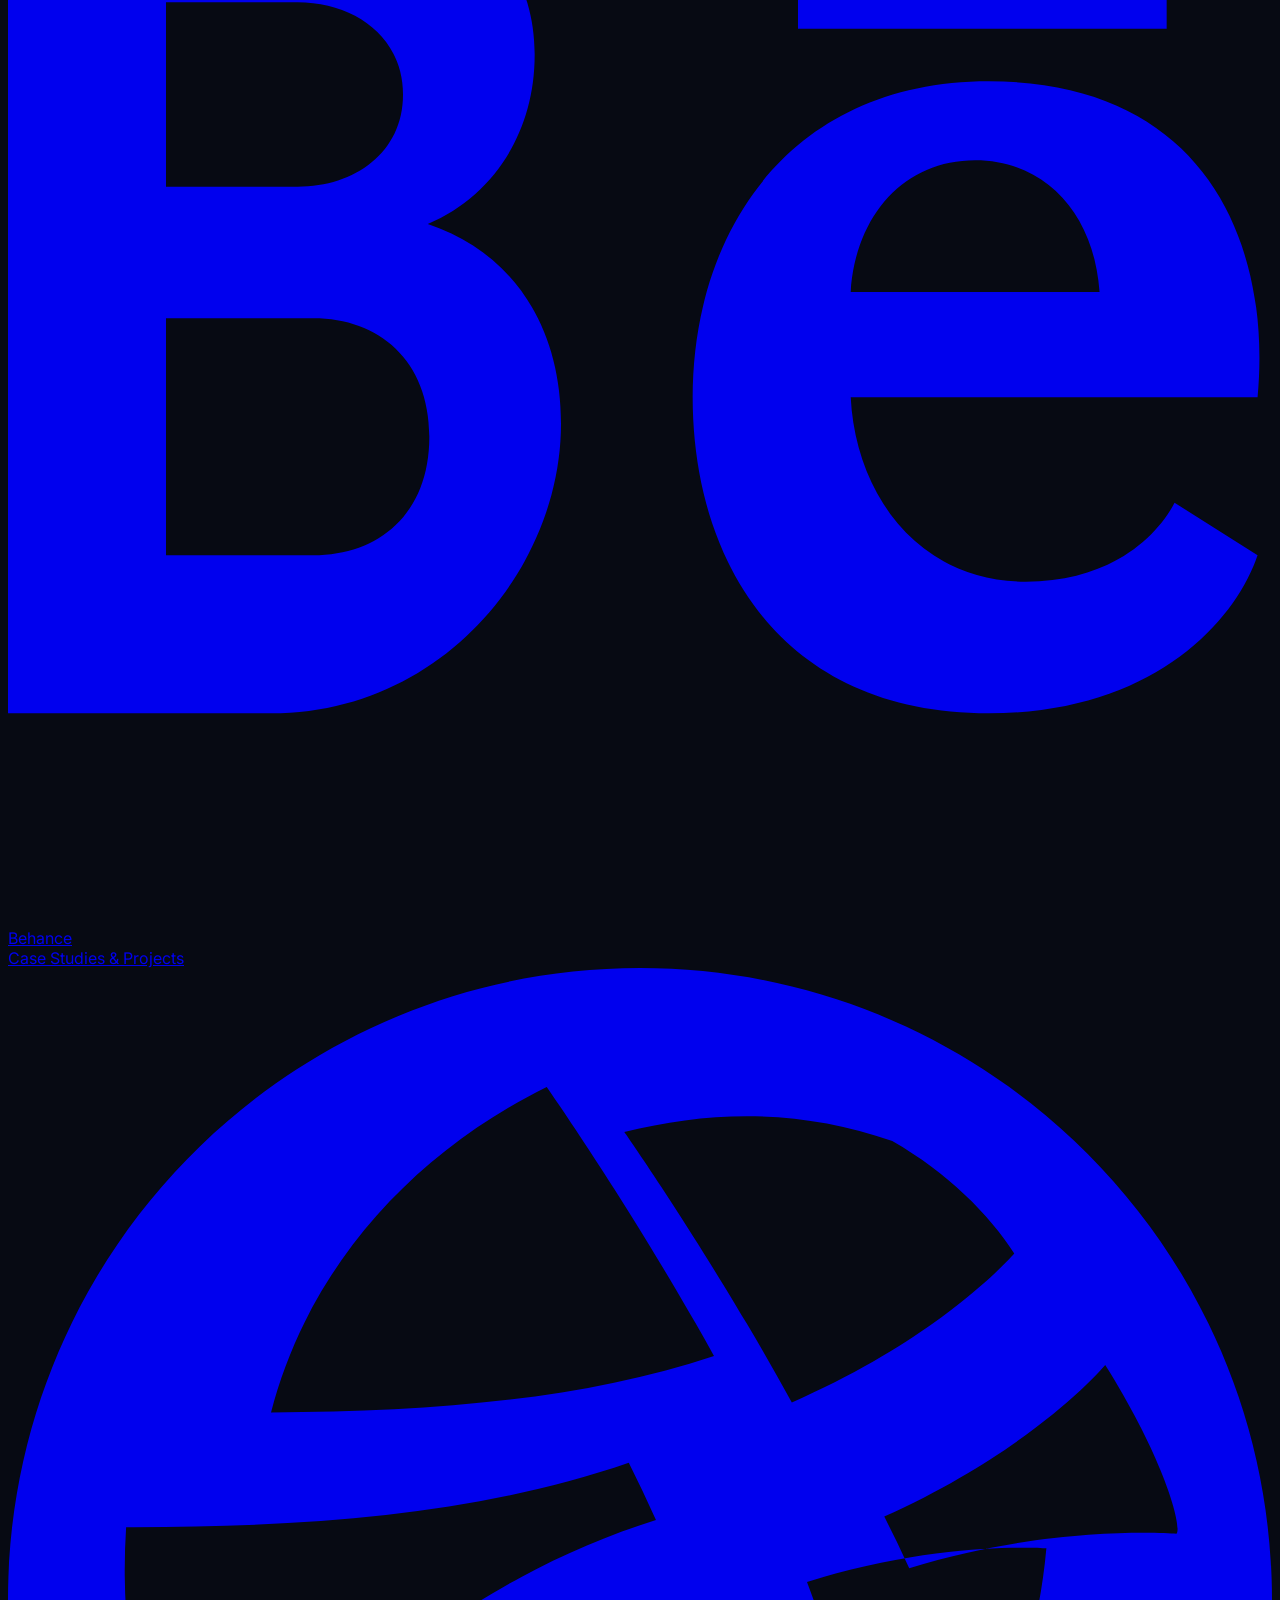
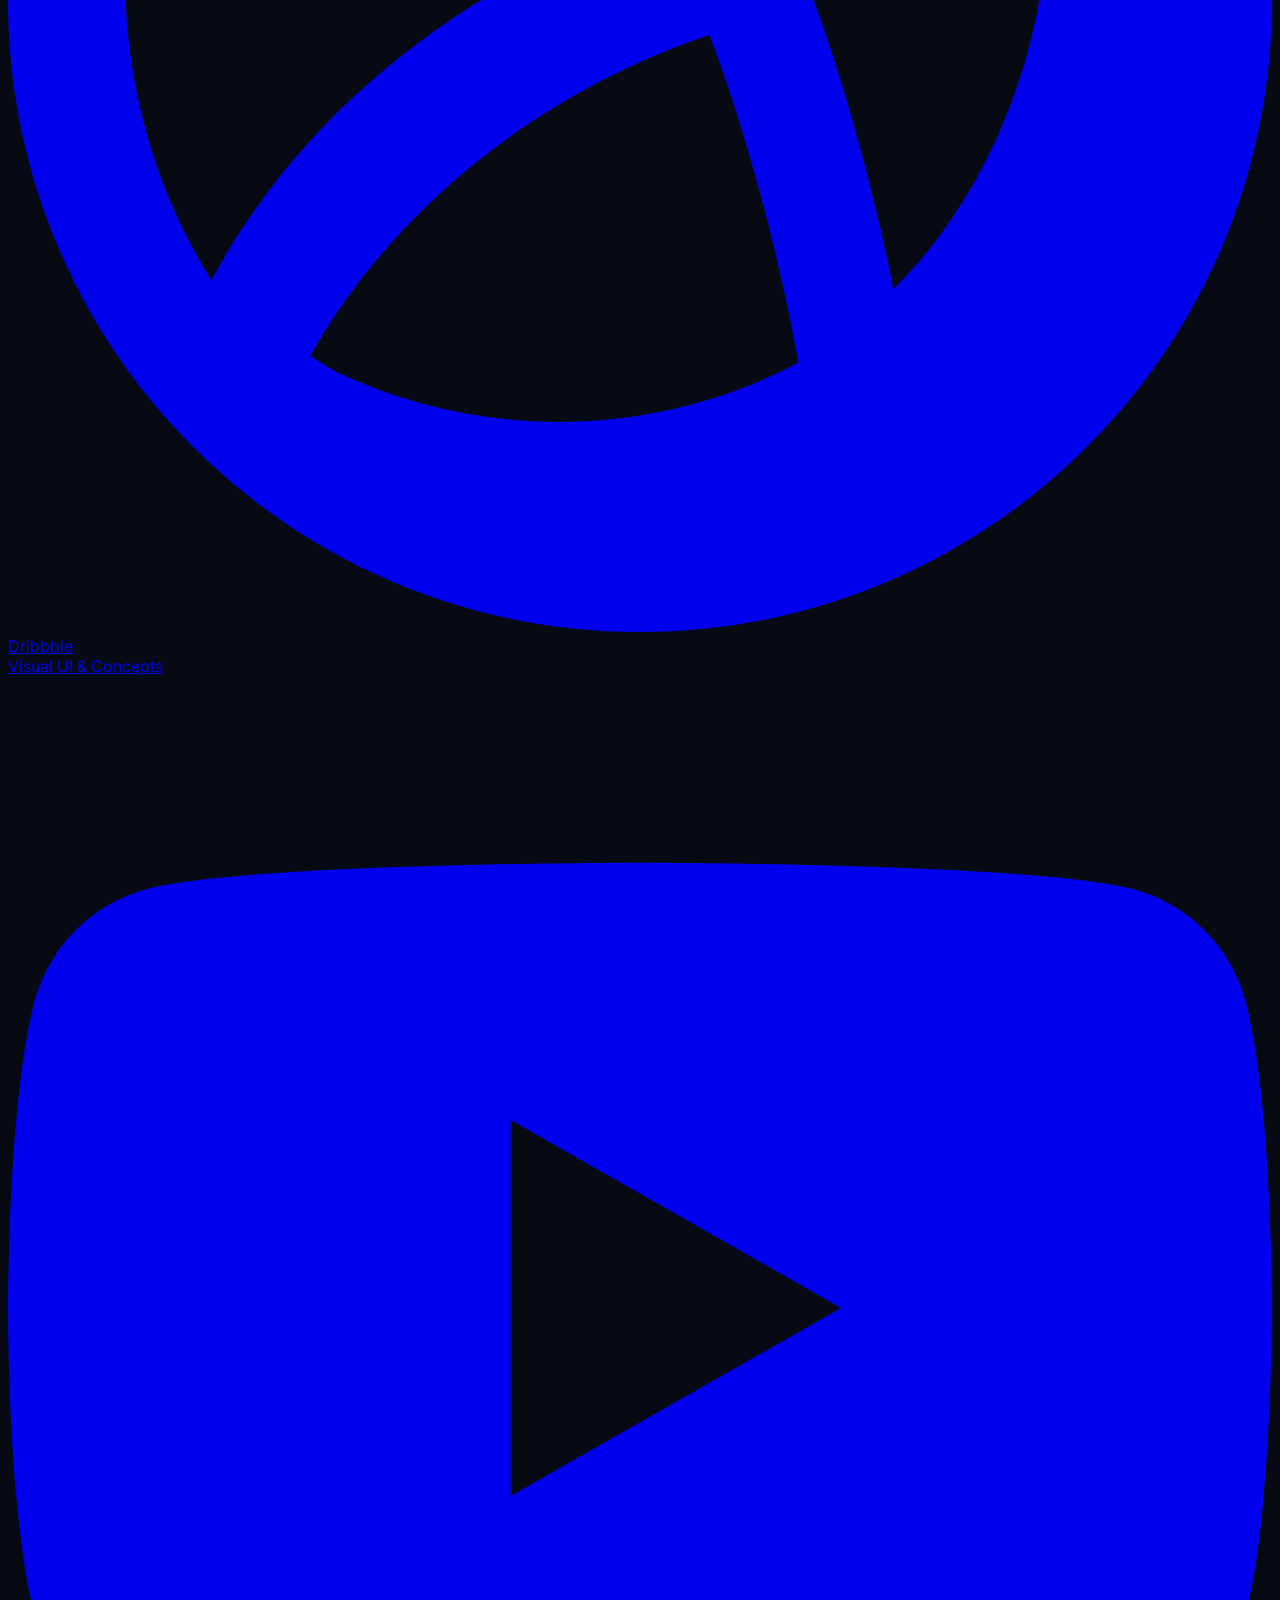
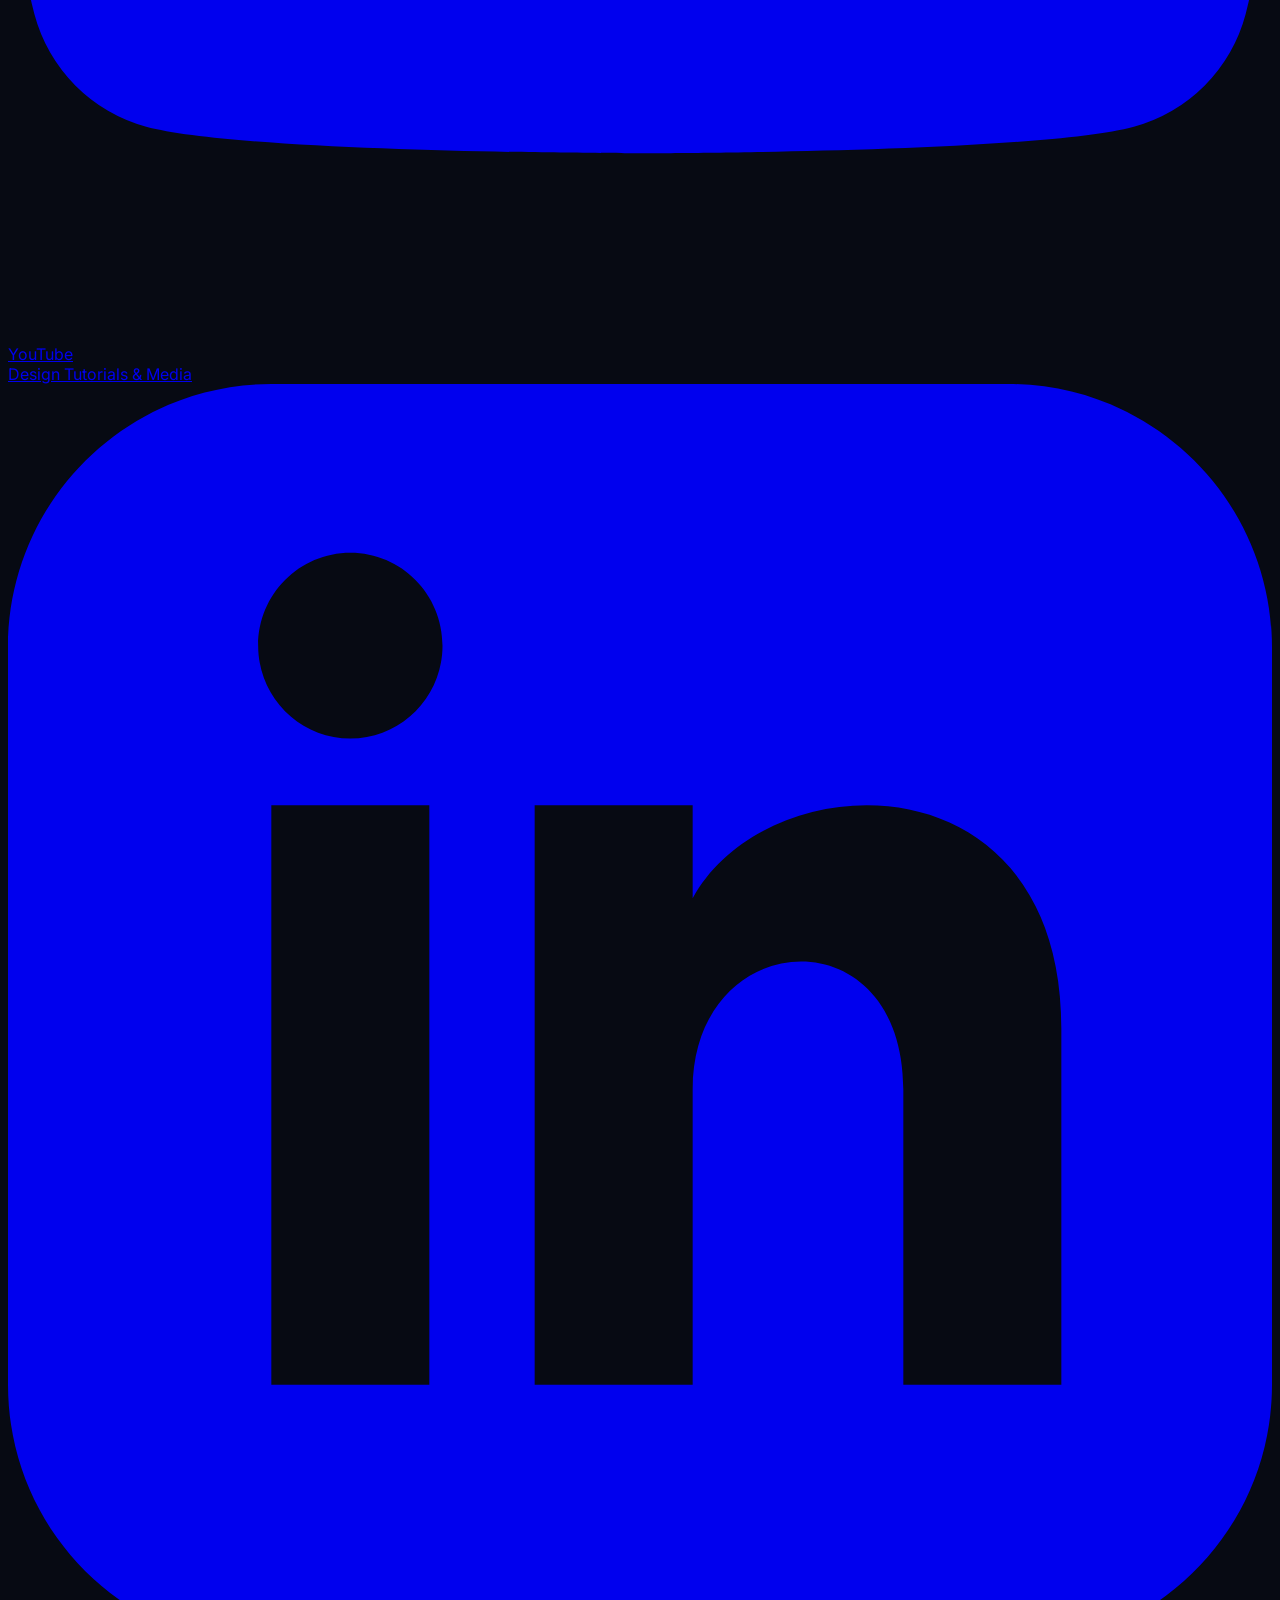
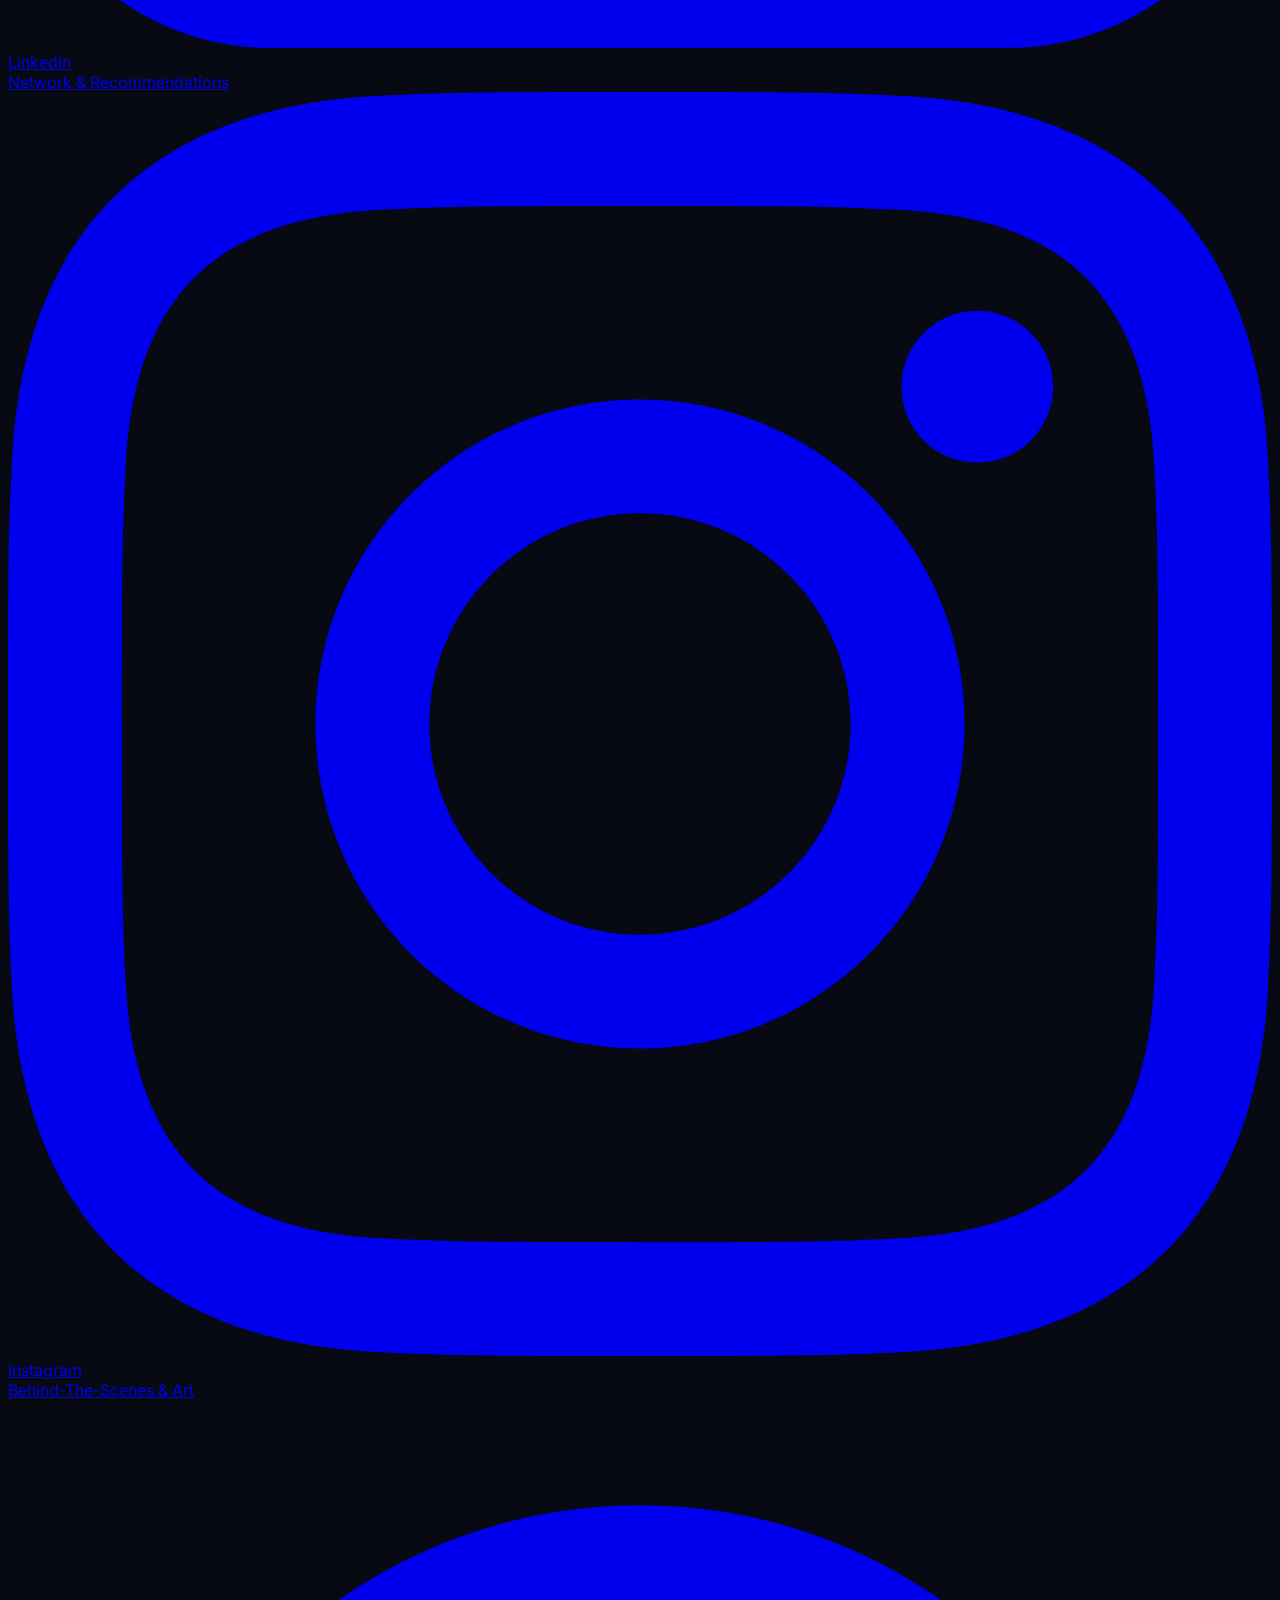
==== commit 11780cda: "name change" ====
--- a/index.html
+++ b/index.html
@@ -5,11 +5,11 @@
   <meta charset="UTF-8">
   <meta name="viewport" content="width=device-width, initial-scale=1.0">
   <meta name="description"
-    content="Alex Morgan - Freelance Graphic Designer, UI/UX Specialist & Digital Content Creator. Creating high-impact visual identities, digital products, and cinematic media.">
+    content="Kavindu Kasuntha - Freelance Graphic Designer, UI/UX Specialist & Digital Content Creator. Creating high-impact visual identities, digital products, and cinematic media.">
   <meta name="keywords"
     content="Graphic Designer, Content Creator, UI/UX Designer, Branding, Visual Identity, Digital Media, Portfolio">
-  <meta name="author" content="Alex Morgan">
-  <title>Alex Morgan | Freelance Graphic Designer & Content Creator</title>
+  <meta name="author" content="Kavindu Kasuntha">
+  <title>Kavindu Kasuntha | Freelance Graphic Designer & Content Creator</title>
 
   <!-- Google Fonts: Plus Jakarta Sans & Inter -->
   <link rel="preconnect" href="https://fonts.googleapis.com">
@@ -90,7 +90,7 @@
           <div class="flex flex-col">
             <span
               class="font-display font-bold text-sm sm:text-base tracking-tight text-white group-hover:text-indigo-300 transition-colors">
-              Alex Morgan
+              Kavindu Kasuntha
             </span>
           </div>
         </a>
@@ -172,7 +172,7 @@
 
         <!-- 2-Line Intro / Subhead -->
         <p class="hero-anim-3 text-base sm:text-xl text-slate-300/90 leading-relaxed max-w-2xl mx-auto mb-10 font-normal">
-          I'm <span class="text-white font-semibold">Alex Morgan</span>, a freelance graphic designer and content creator turning bold concepts into iconic brand identities, seamless UI/UX systems, and viral digital media.
+          I'm <span class="text-white font-semibold">Kavindu Kasuntha</span>, a freelance graphic designer and content creator turning bold concepts into iconic brand identities, seamless UI/UX systems, and viral digital media.
         </p>
 
         <!-- Two Call-to-Action Buttons with Awesome Animations -->
@@ -199,18 +199,19 @@
         <!-- Trust / Quick Highlights Centered -->
         <div class="hero-anim-5 mt-14 pt-8 border-t border-white/[0.08] w-full max-w-lg mx-auto grid grid-cols-3 gap-6 sm:gap-8 text-center">
           <div class="flex flex-col items-center">
-            <div class="font-display text-2xl sm:text-4xl font-extrabold text-white">5+</div>
+            <div id="stat-years" data-countup="2" data-suffix="+" class="font-display text-2xl sm:text-4xl font-extrabold text-white">0+</div>
             <div class="text-xs sm:text-sm text-slate-400 font-medium mt-1">Years Exp.</div>
           </div>
           <div class="flex flex-col items-center">
-            <div class="font-display text-2xl sm:text-4xl font-extrabold text-indigo-400">150+</div>
+            <div id="stat-projects" data-countup="50" data-suffix="+" class="font-display text-2xl sm:text-4xl font-extrabold text-indigo-400">0+</div>
             <div class="text-xs sm:text-sm text-slate-400 font-medium mt-1">Projects Done</div>
           </div>
           <div class="flex flex-col items-center">
-            <div class="font-display text-2xl sm:text-4xl font-extrabold text-cyan-400">99.4%</div>
+            <div id="stat-rating" data-countup="99.4" data-suffix="%" class="font-display text-2xl sm:text-4xl font-extrabold text-cyan-400">0%</div>
             <div class="text-xs sm:text-sm text-slate-400 font-medium mt-1">Client Rating</div>
           </div>
         </div>
+
 
       </div>
     </section>
@@ -236,7 +237,7 @@
           <!-- Left: Detailed Bio & Creative Philosophy -->
           <div class="lg:col-span-7 space-y-6 text-slate-300 leading-relaxed text-base sm:text-lg">
             <p class="font-normal text-slate-300">
-              Hello! I'm <strong class="text-white font-semibold">Alex Morgan</strong>, a multidisciplinary Graphic
+              Hello! I'm <strong class="text-white font-semibold">Kavindu Kasuntha</strong>, a multidisciplinary Graphic
               Designer, Content Creator, and Digital Art Director with over half a decade of hands-on experience helping
               brands, funded startups, and content platforms stand out in saturated digital spaces.
             </p>
@@ -289,7 +290,7 @@
 
               <h3 class="font-display text-xl font-bold text-white mb-6 flex items-center gap-2.5">
                 <i data-lucide="check-circle-2" class="w-5 h-5 text-cyan-400"></i>
-                <span>Why Clients Choose Alex</span>
+                <span>Why Clients Choose Kavindu</span>
               </h3>
 
               <div class="space-y-5">
@@ -1218,7 +1219,7 @@
             </div>
           </div>
           <div>
-            <div class="font-display font-bold text-white text-base">Alex Morgan</div>
+            <div class="font-display font-bold text-white text-base">Kavindu Kasuntha</div>
             <div class="text-xs text-slate-400">Freelance Graphic Designer &amp; Content Creator</div>
           </div>
         </div>
@@ -1288,7 +1289,7 @@
       <!-- Copyright & Back to Top -->
       <div class="flex flex-col sm:flex-row items-center justify-between gap-4 pt-8 text-xs text-slate-400">
         <div>
-          &copy; <span id="currentYear">2026</span> Alex Morgan Studio. All rights reserved. Designed with passion.
+          &copy; <span id="currentYear">2026</span> Kavindu Kasuntha Studio. All rights reserved. Designed with passion.
         </div>
         <div class="flex items-center gap-4">
           <a href="#hero" class="text-slate-400 hover:text-indigo-400 flex items-center gap-1.5 transition-colors">
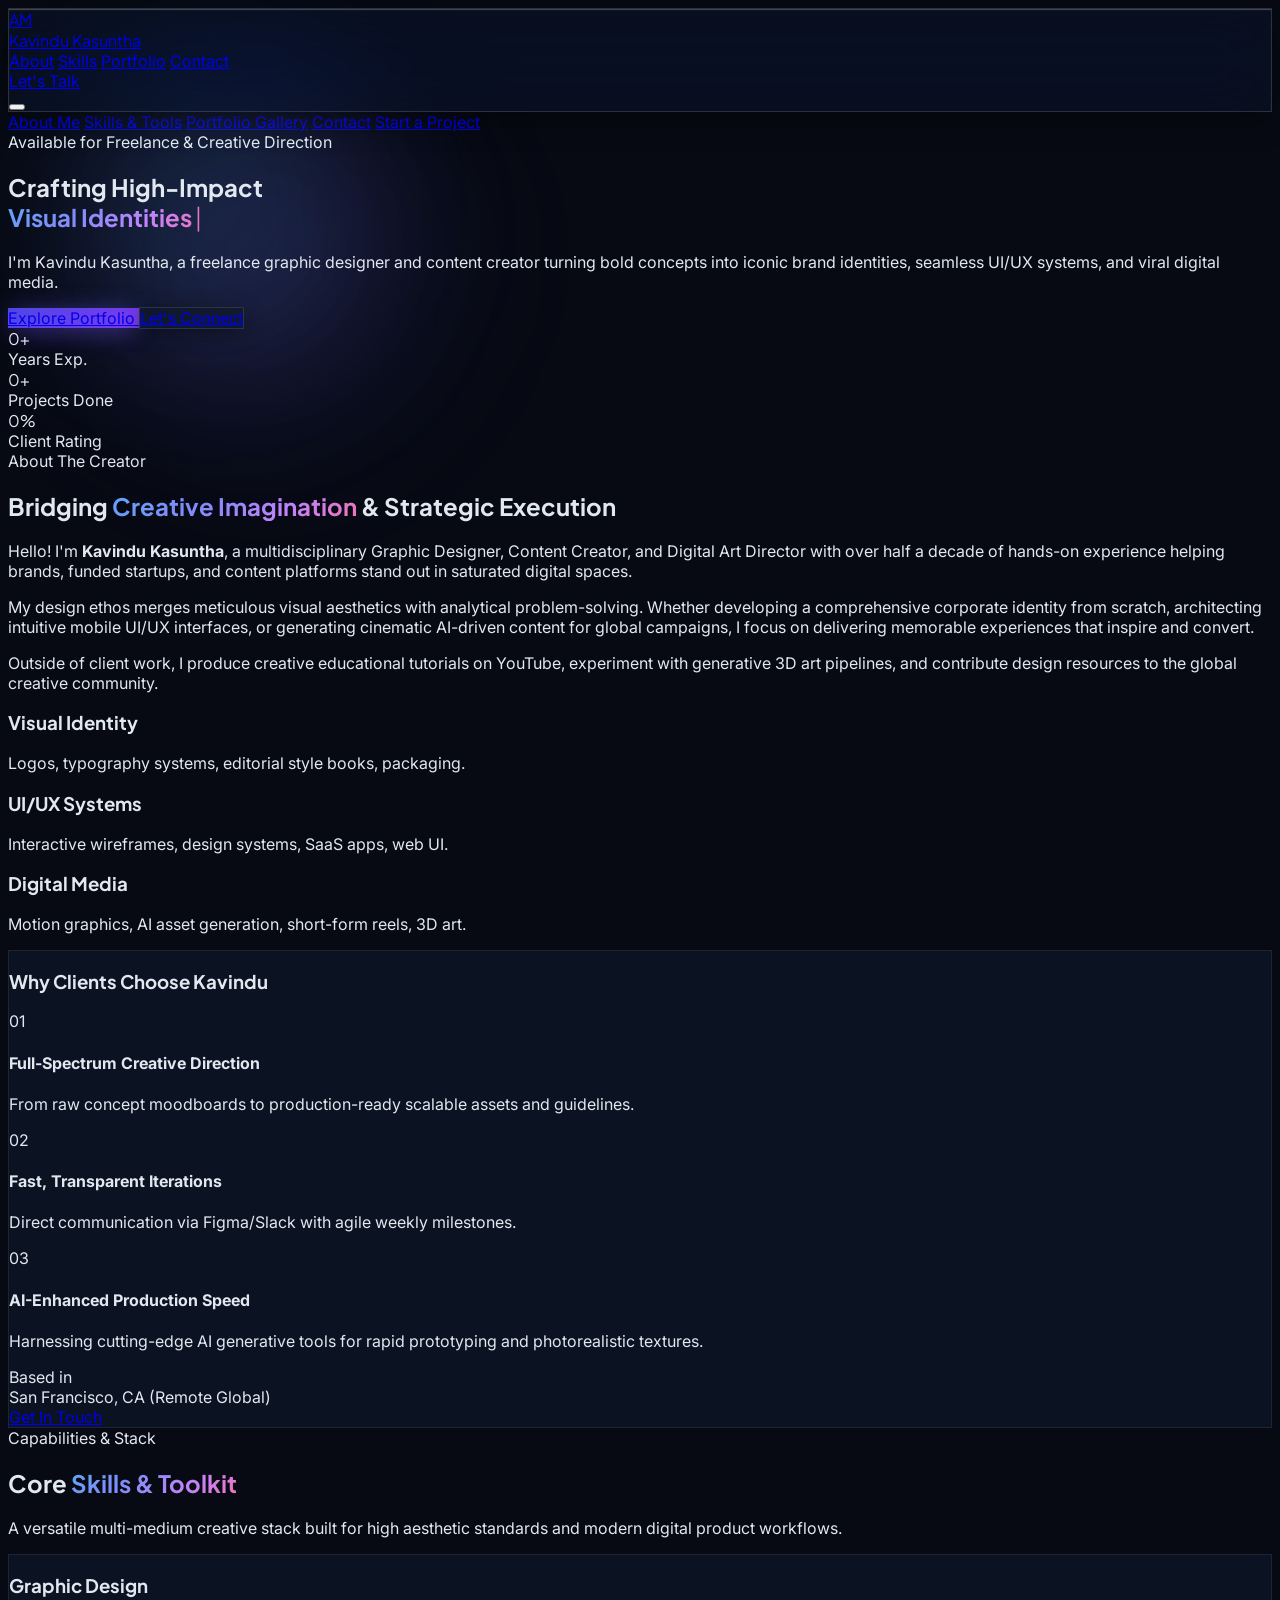
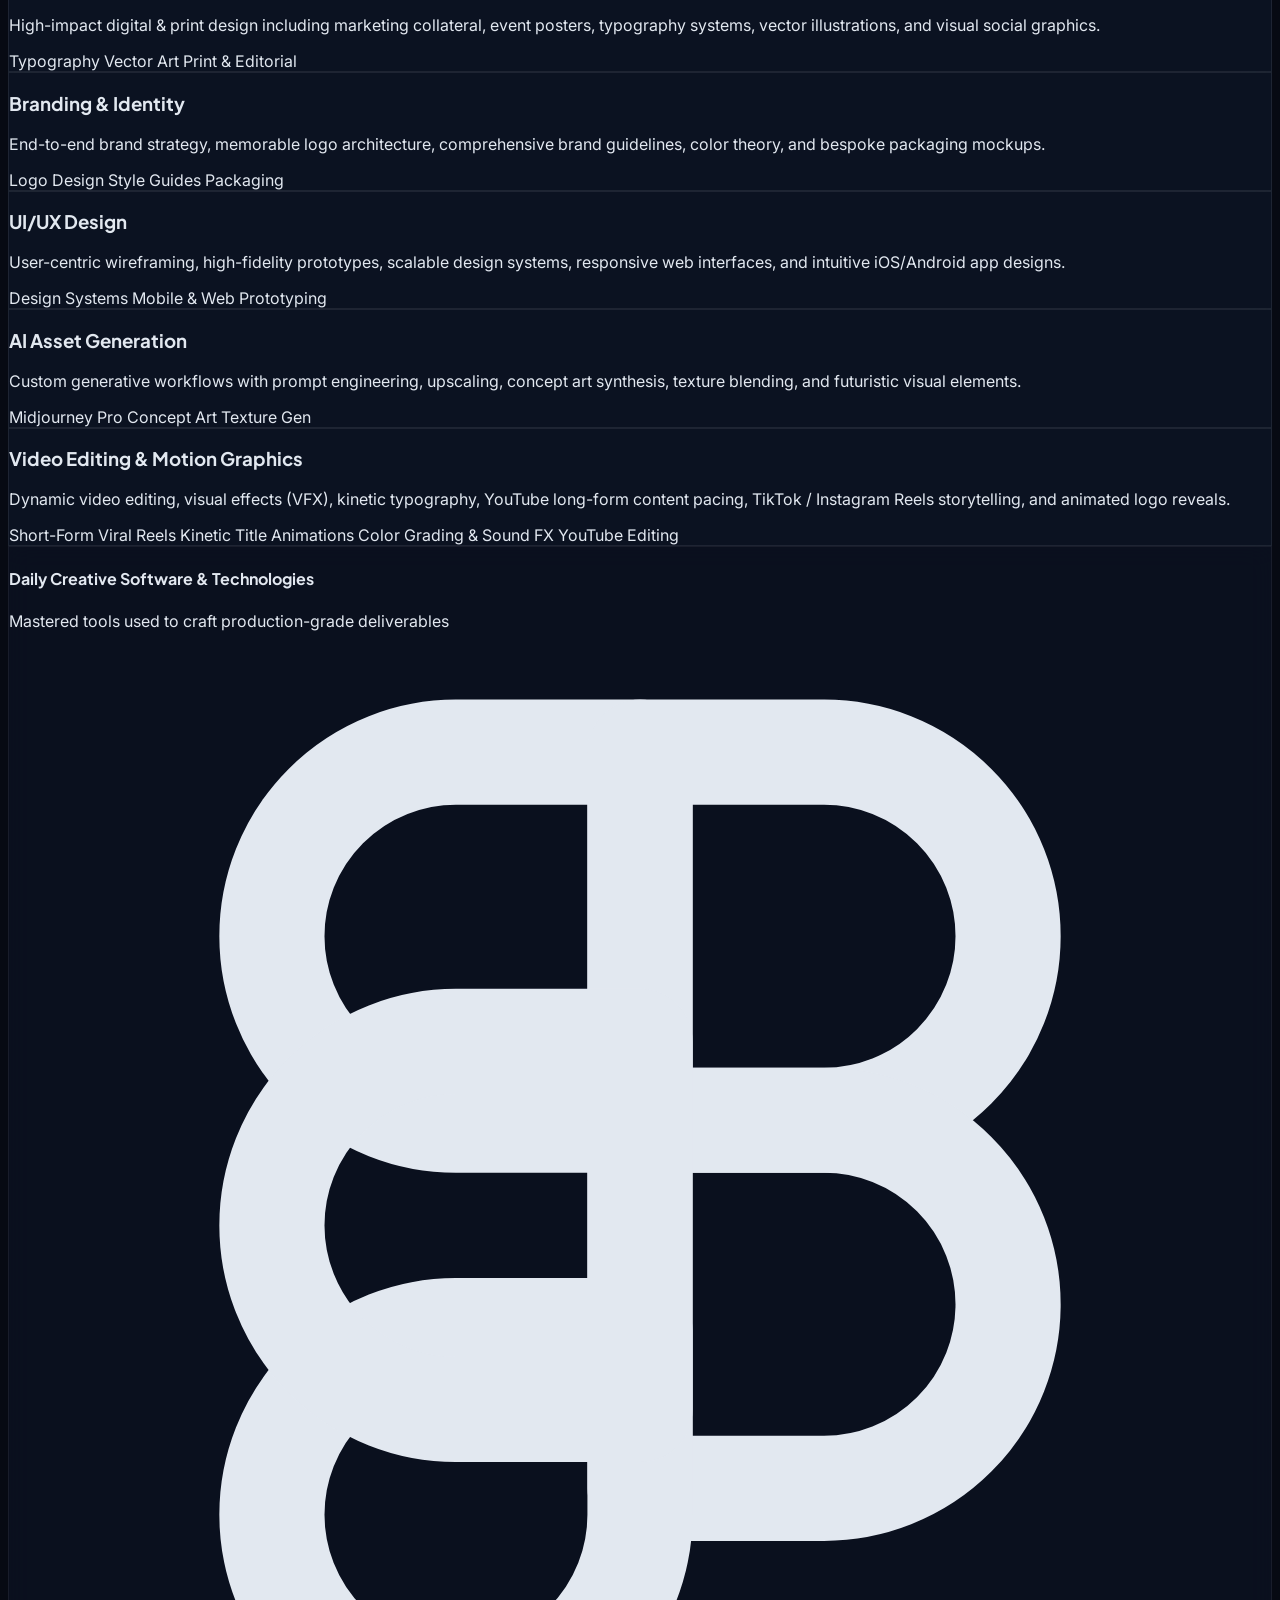
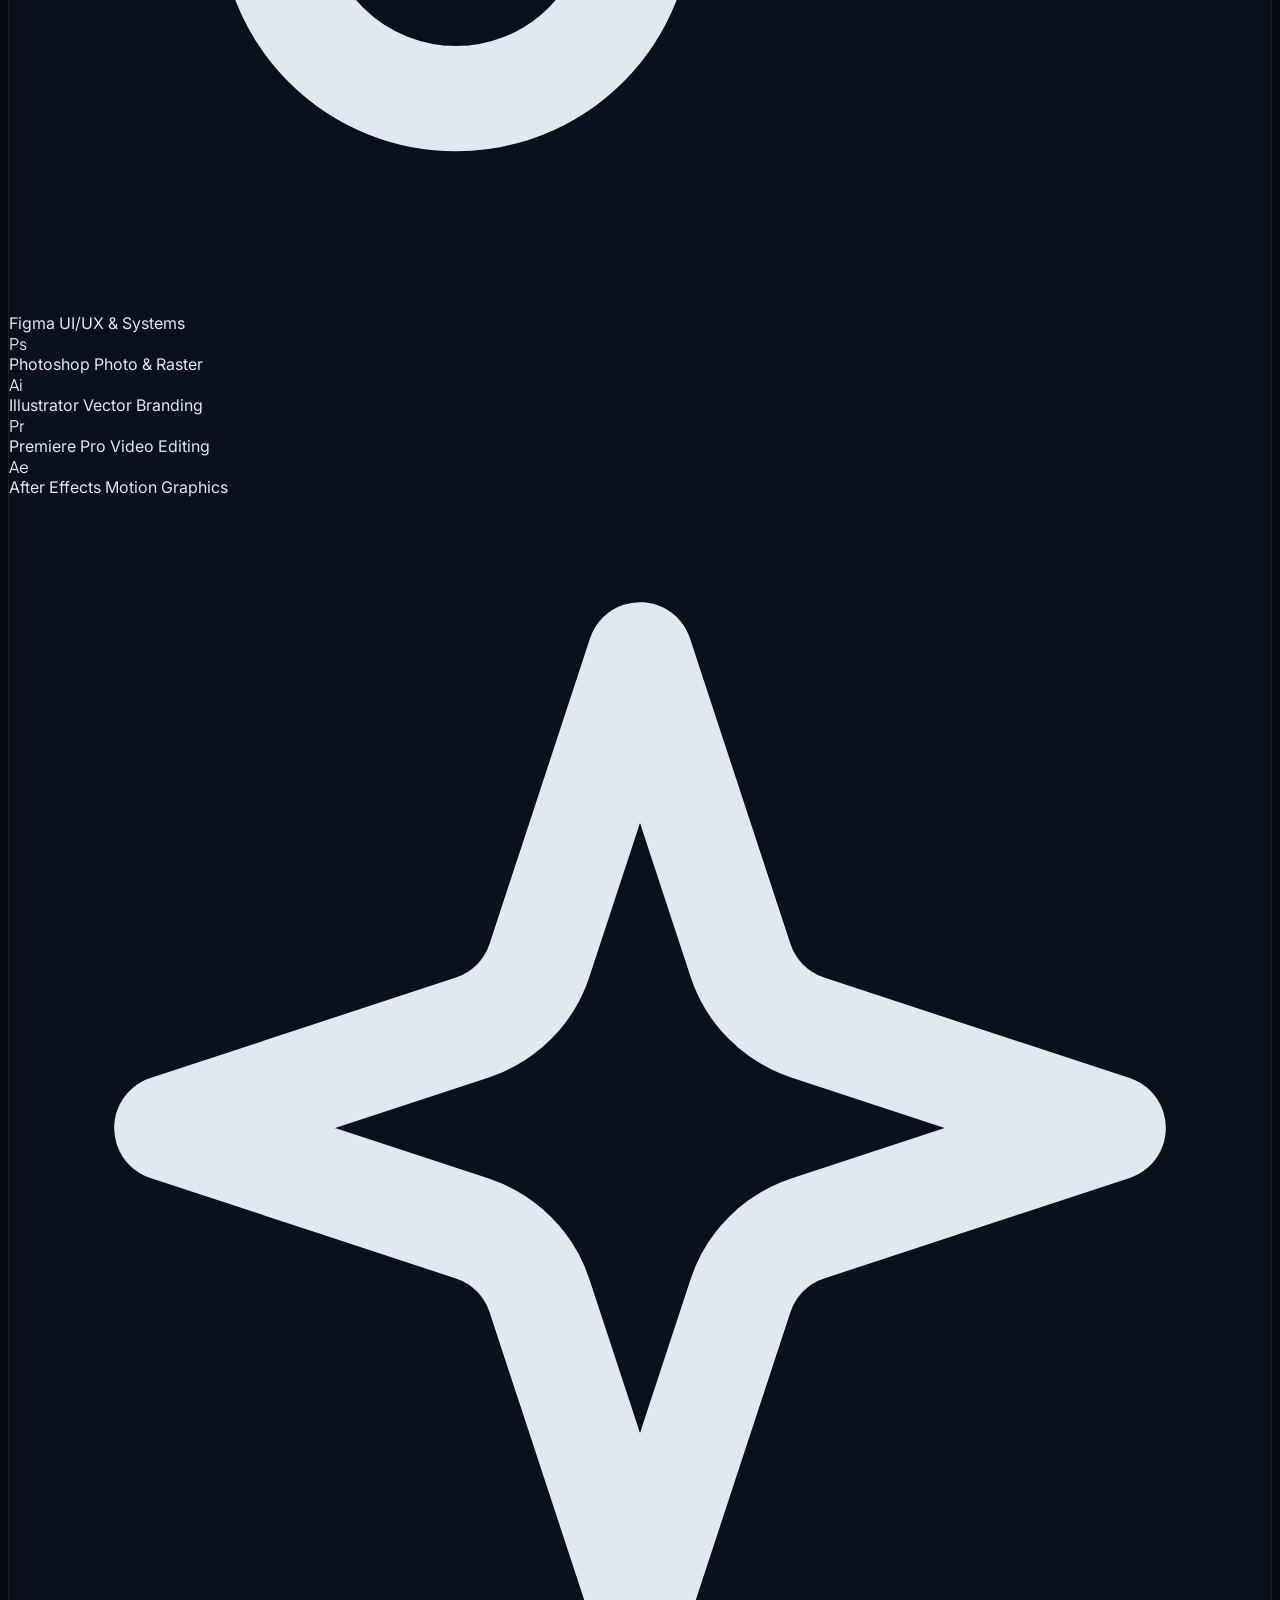
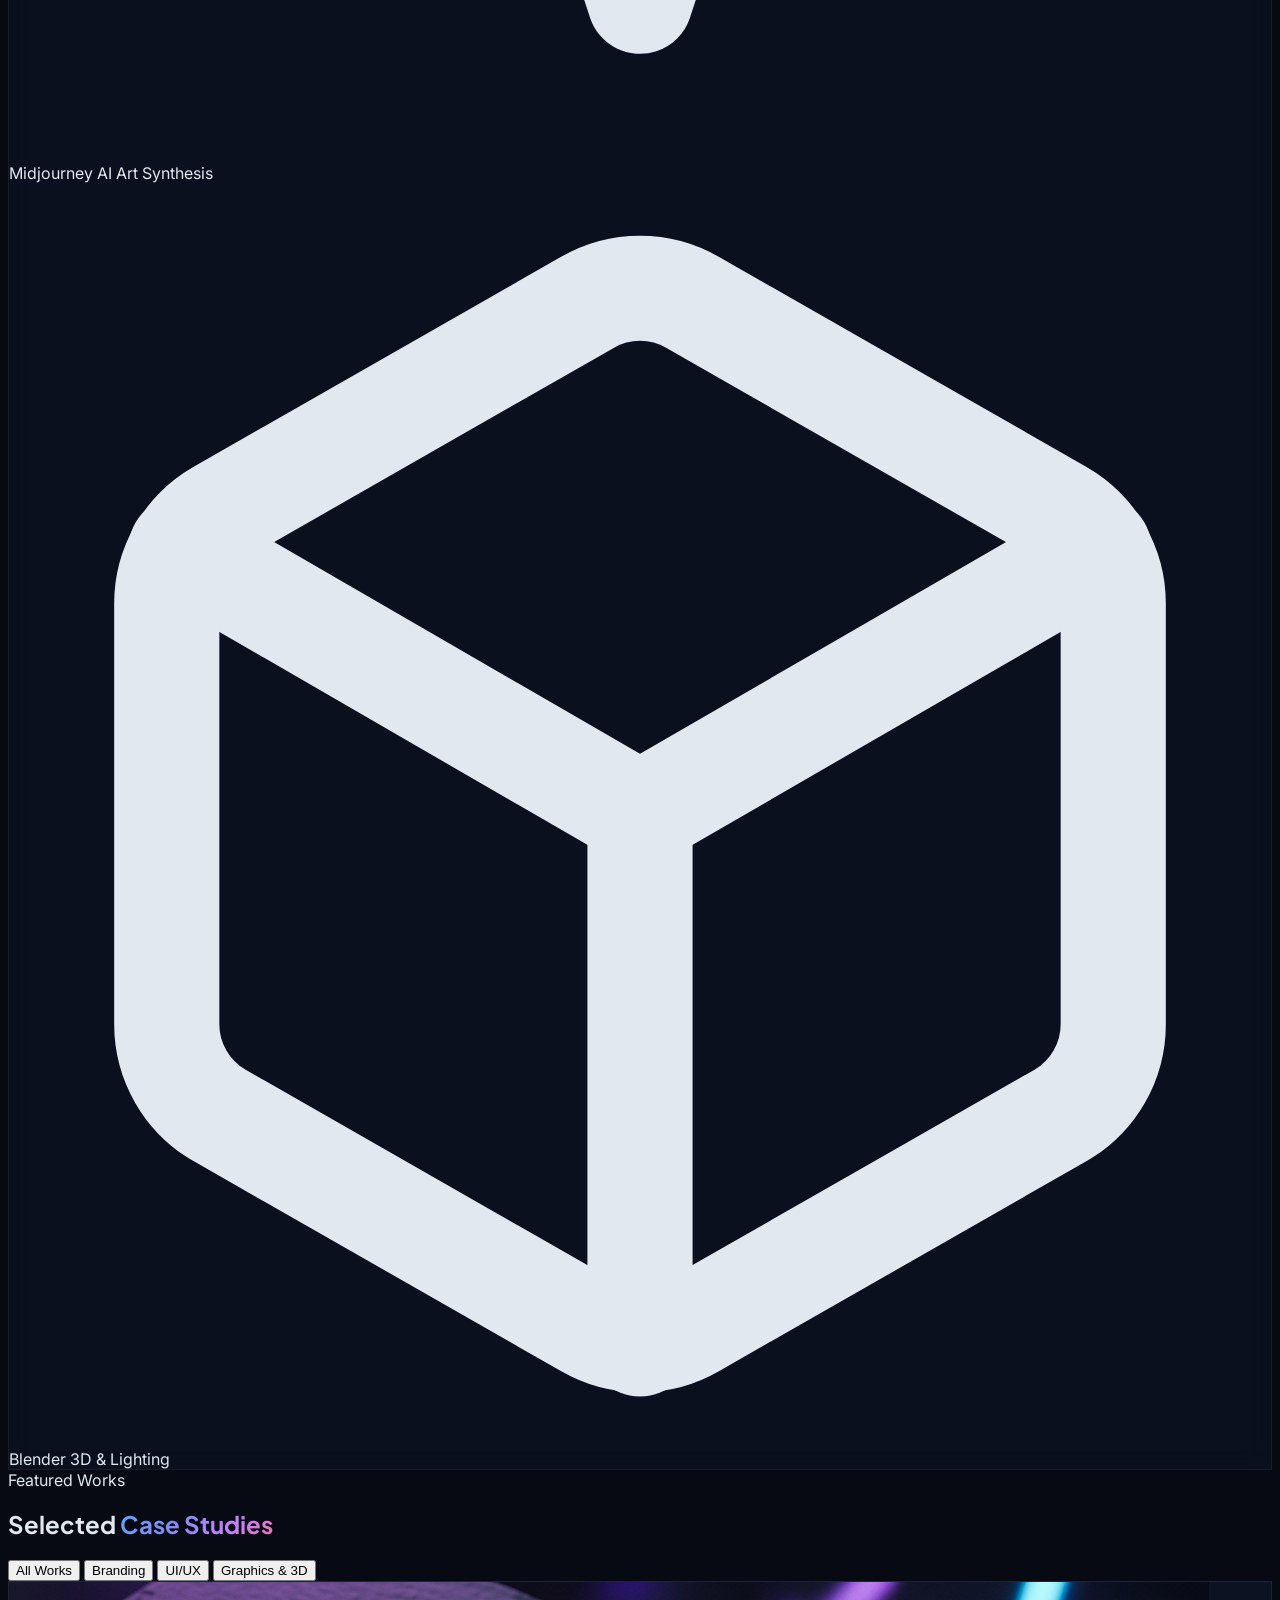
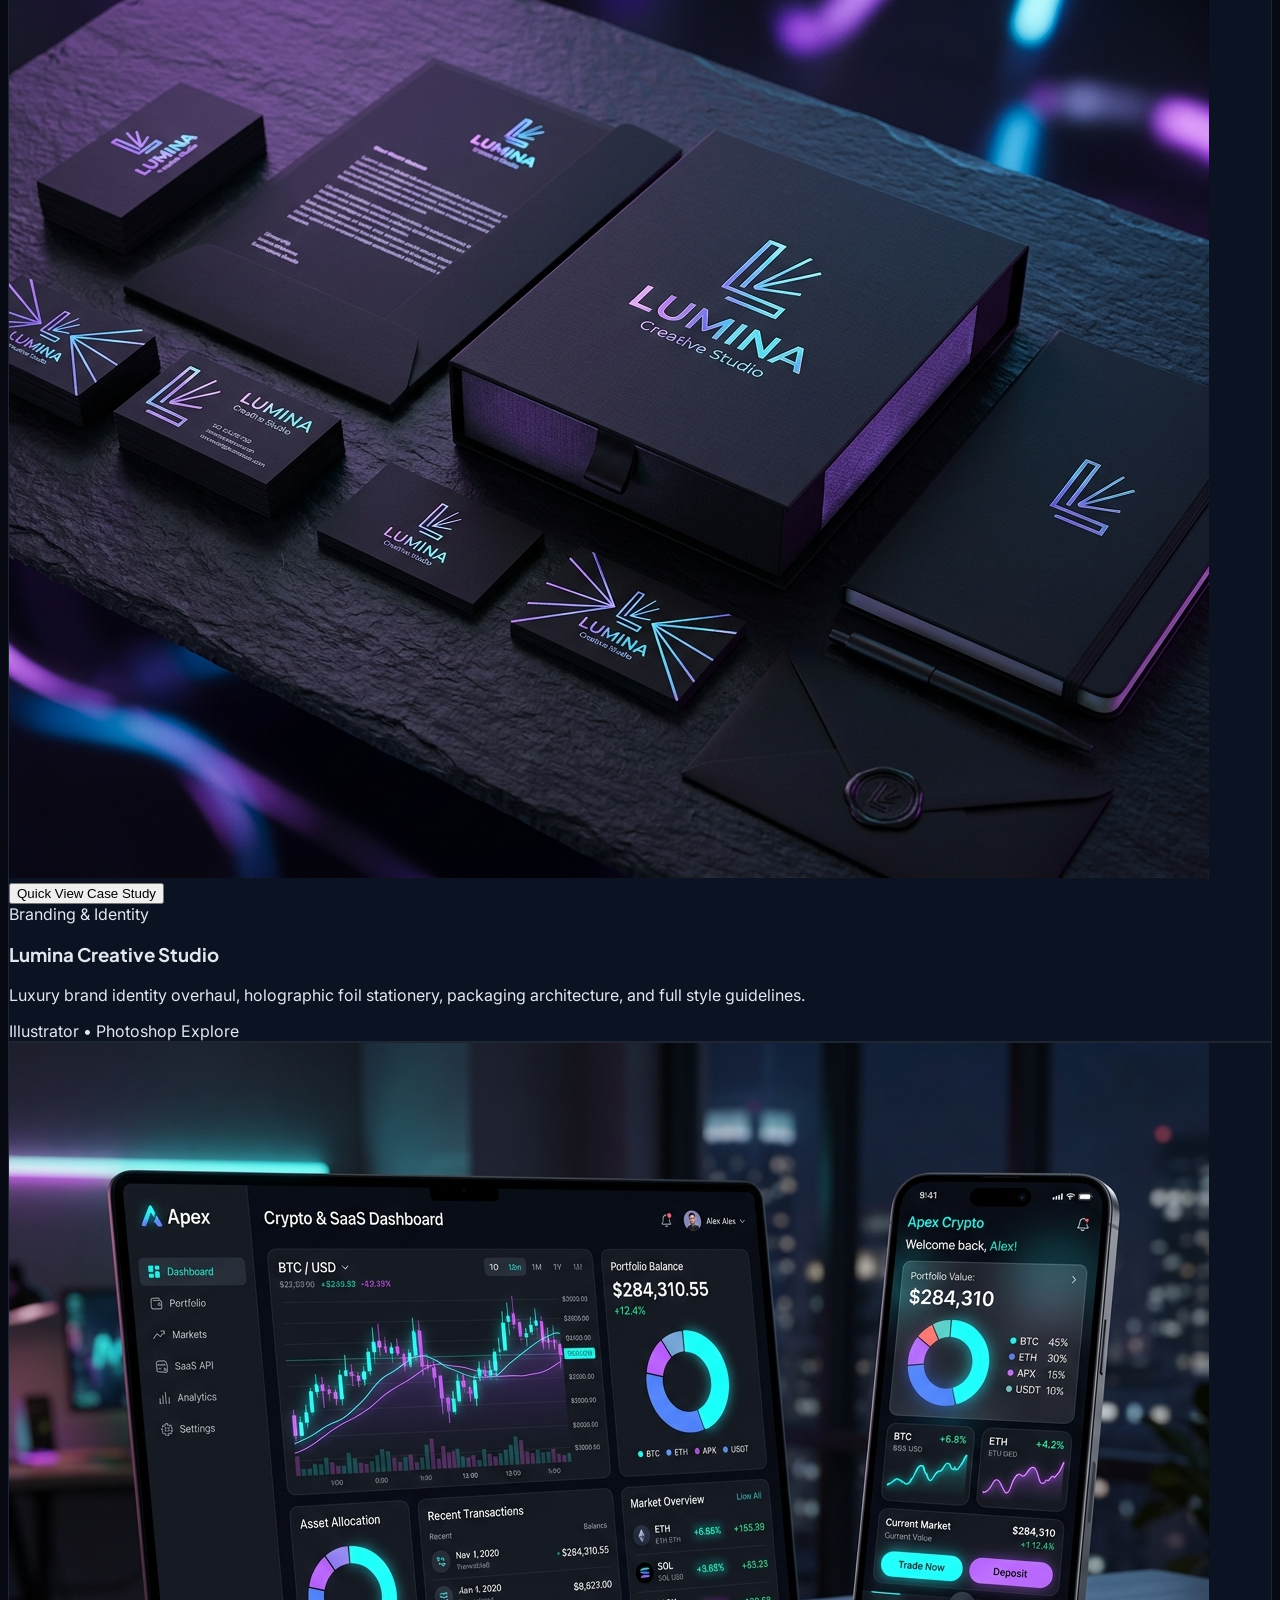
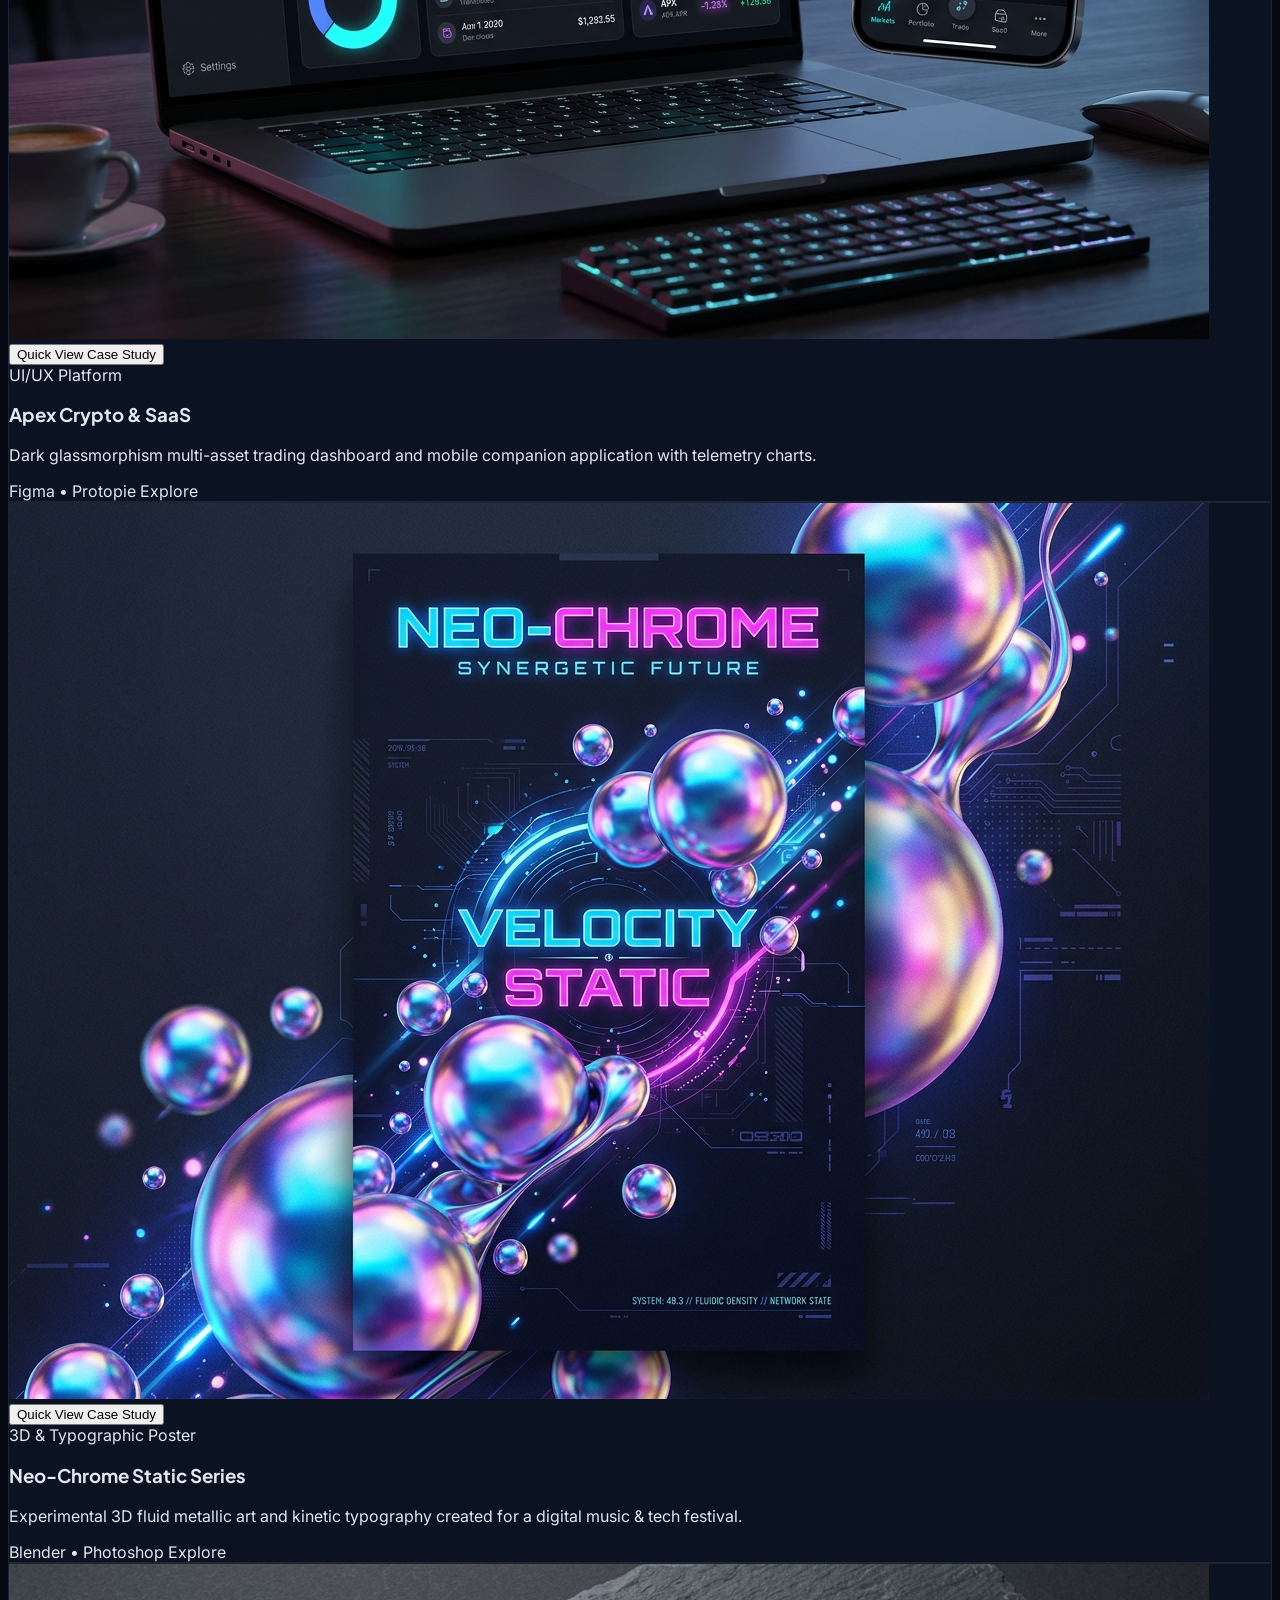
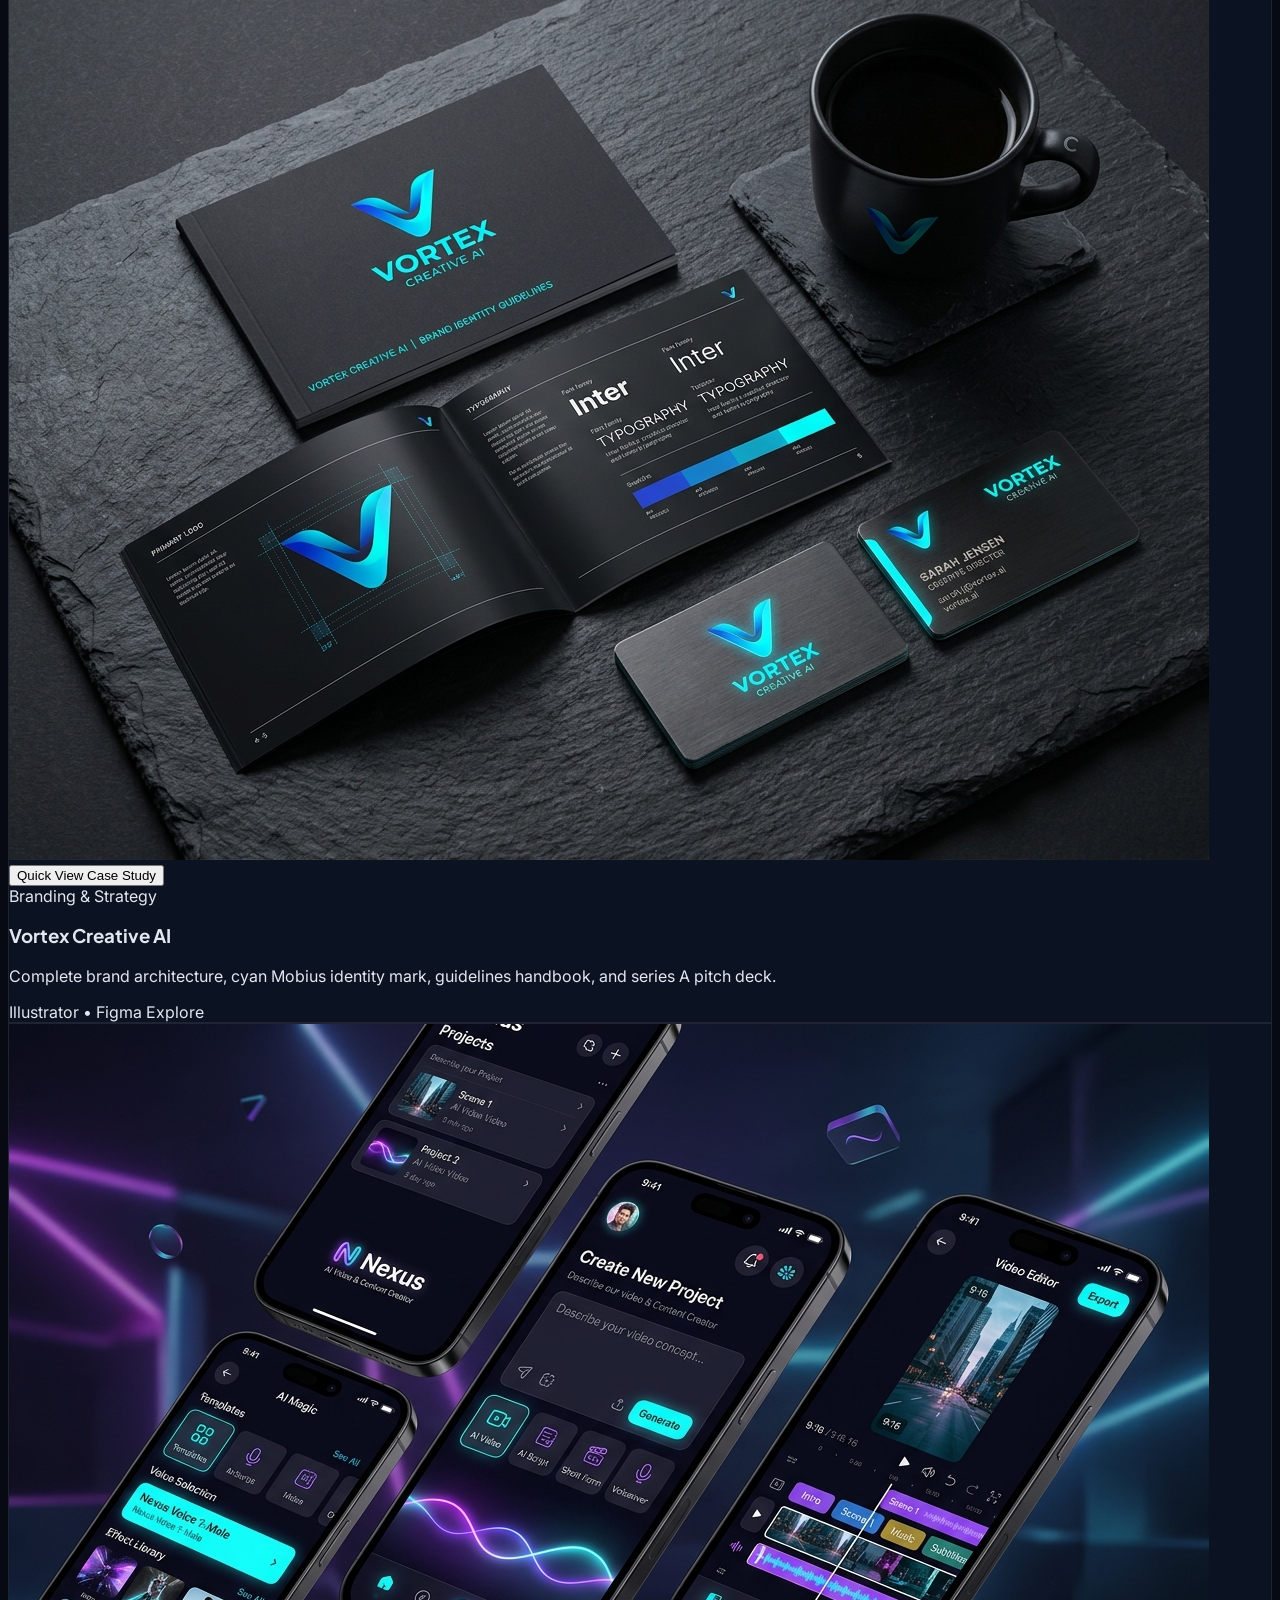
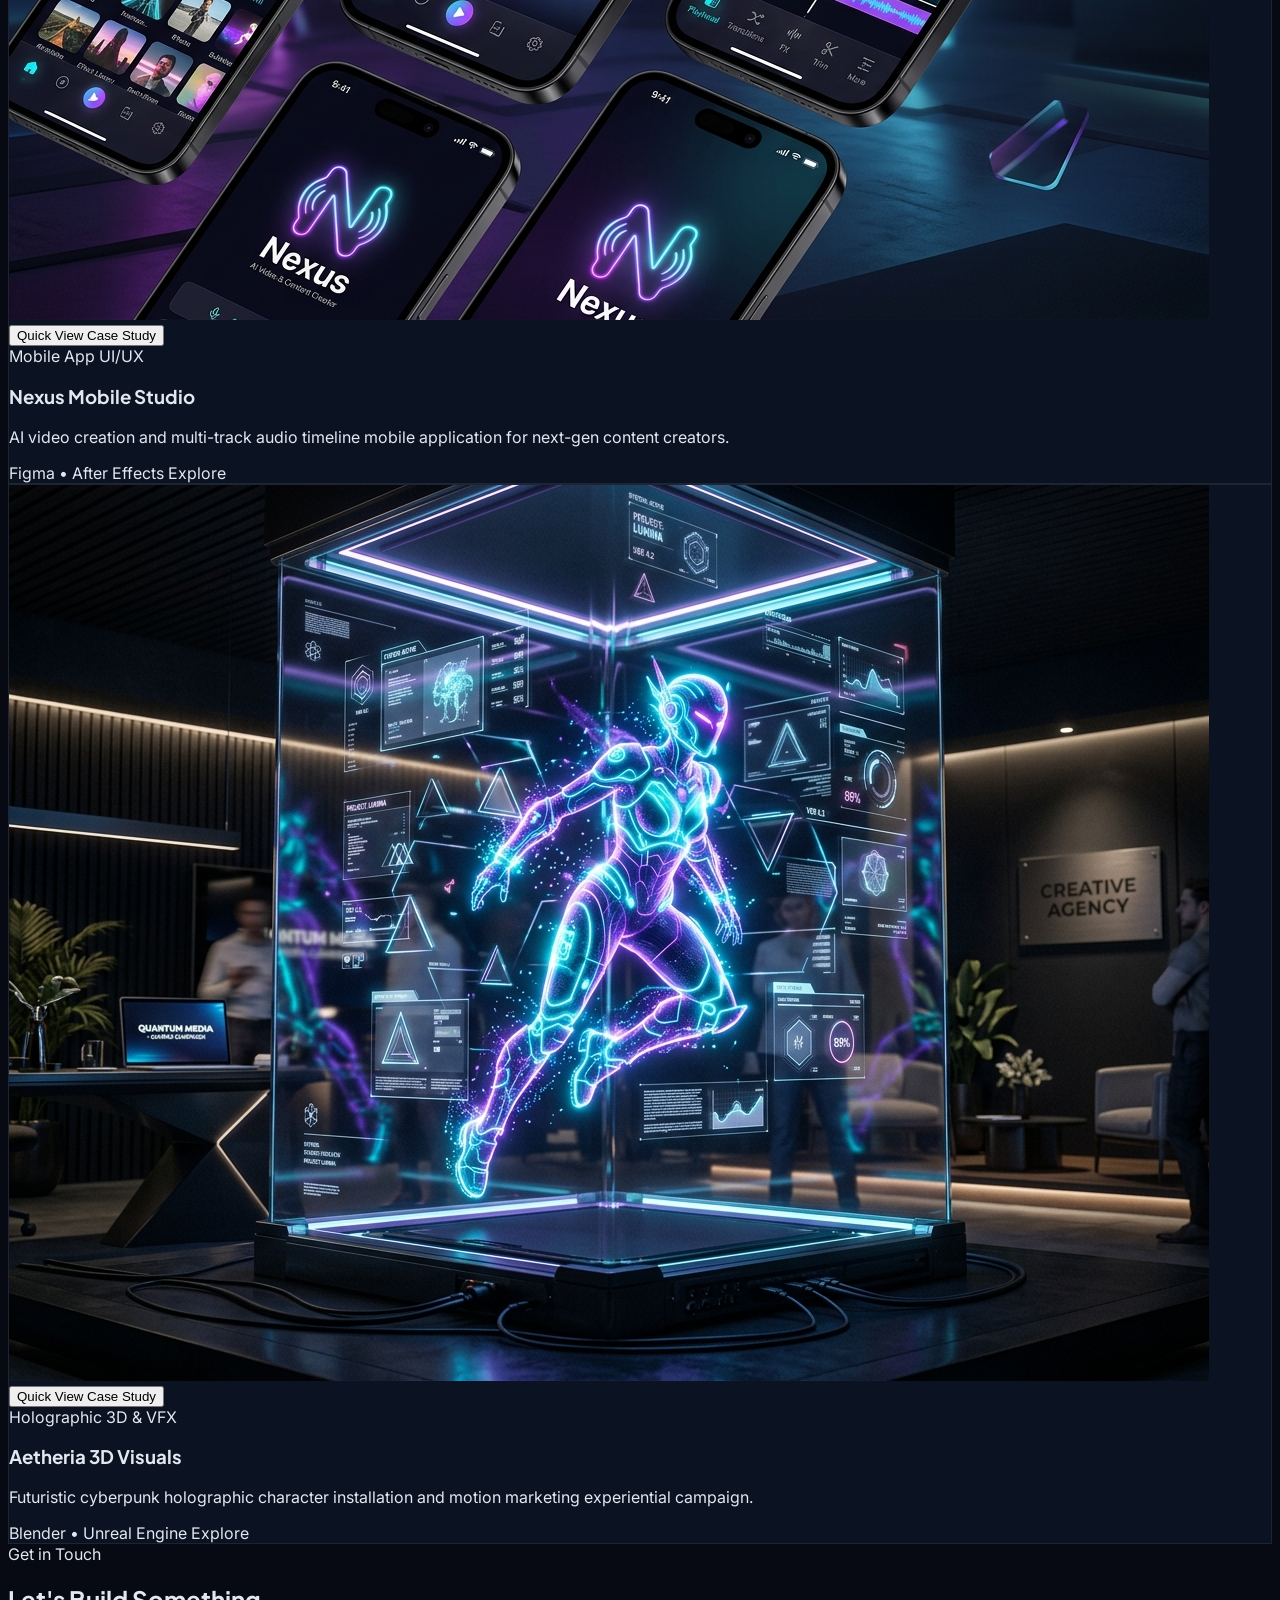
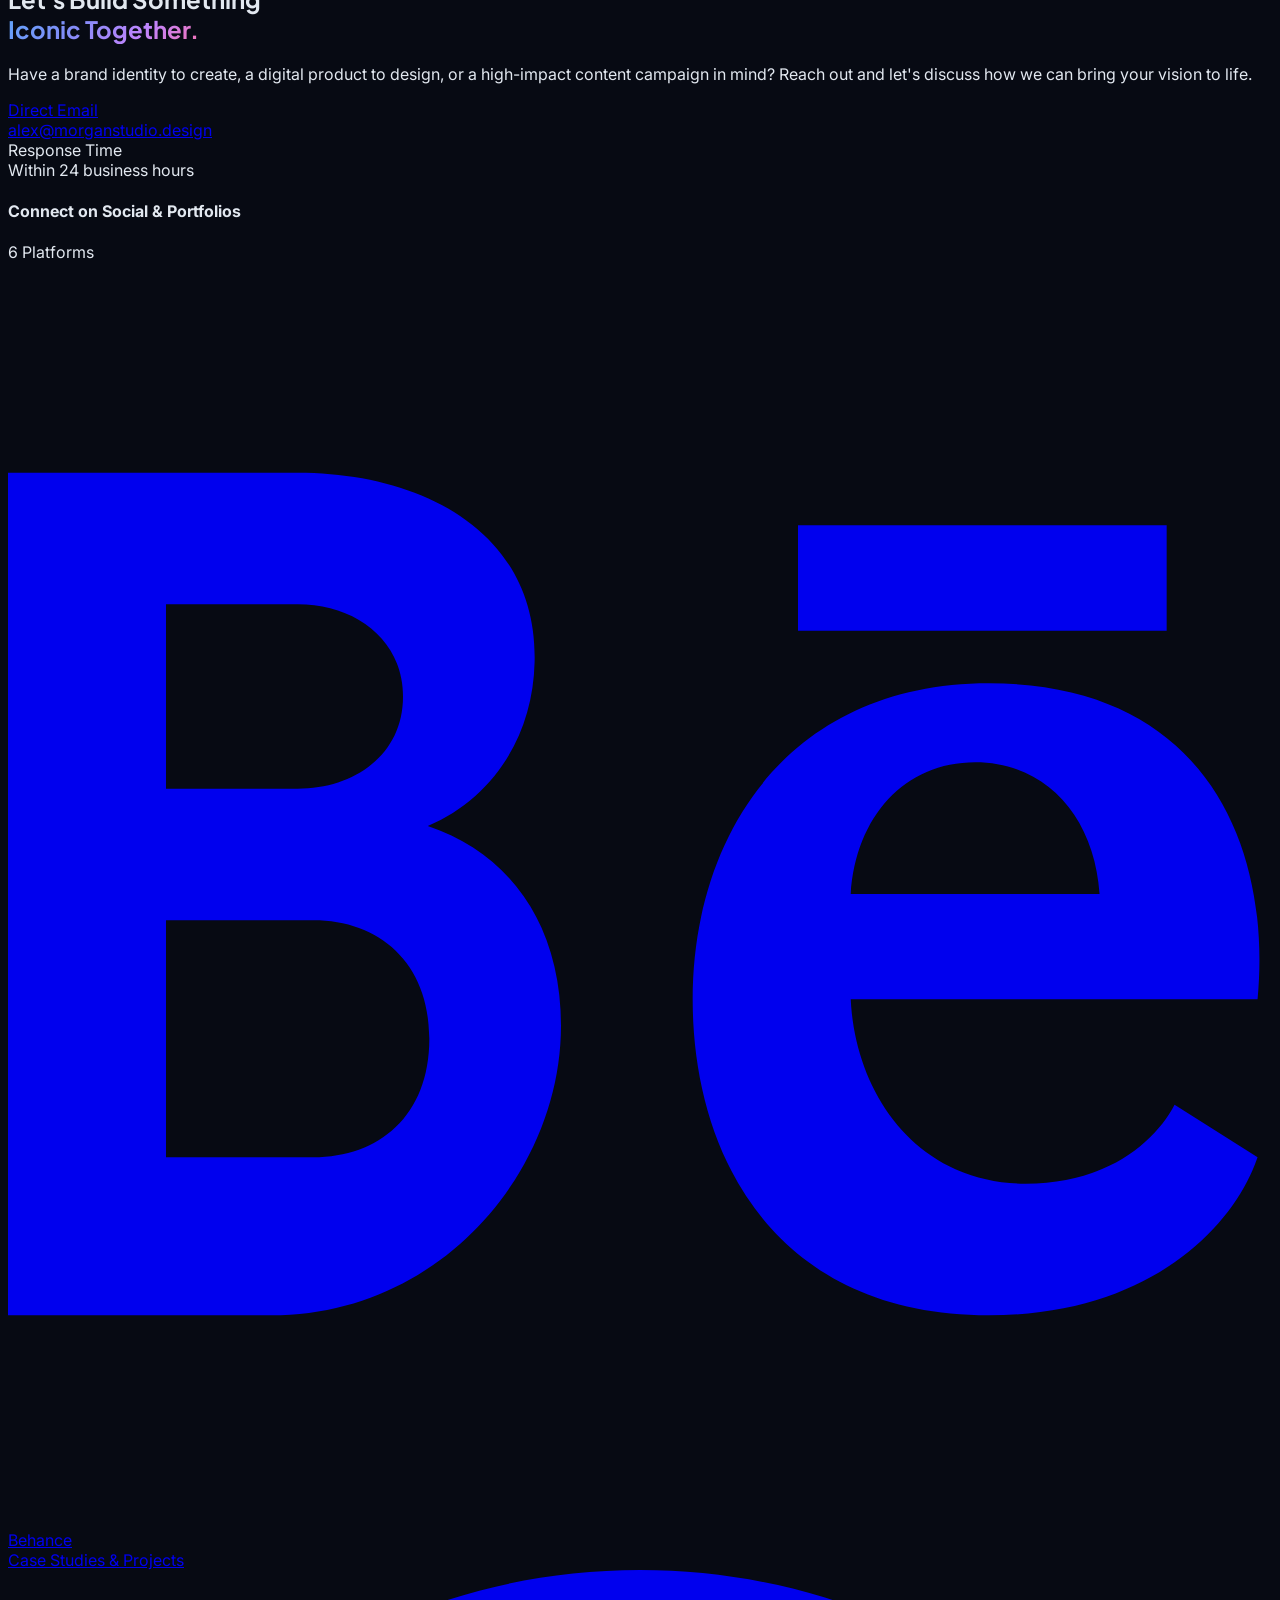
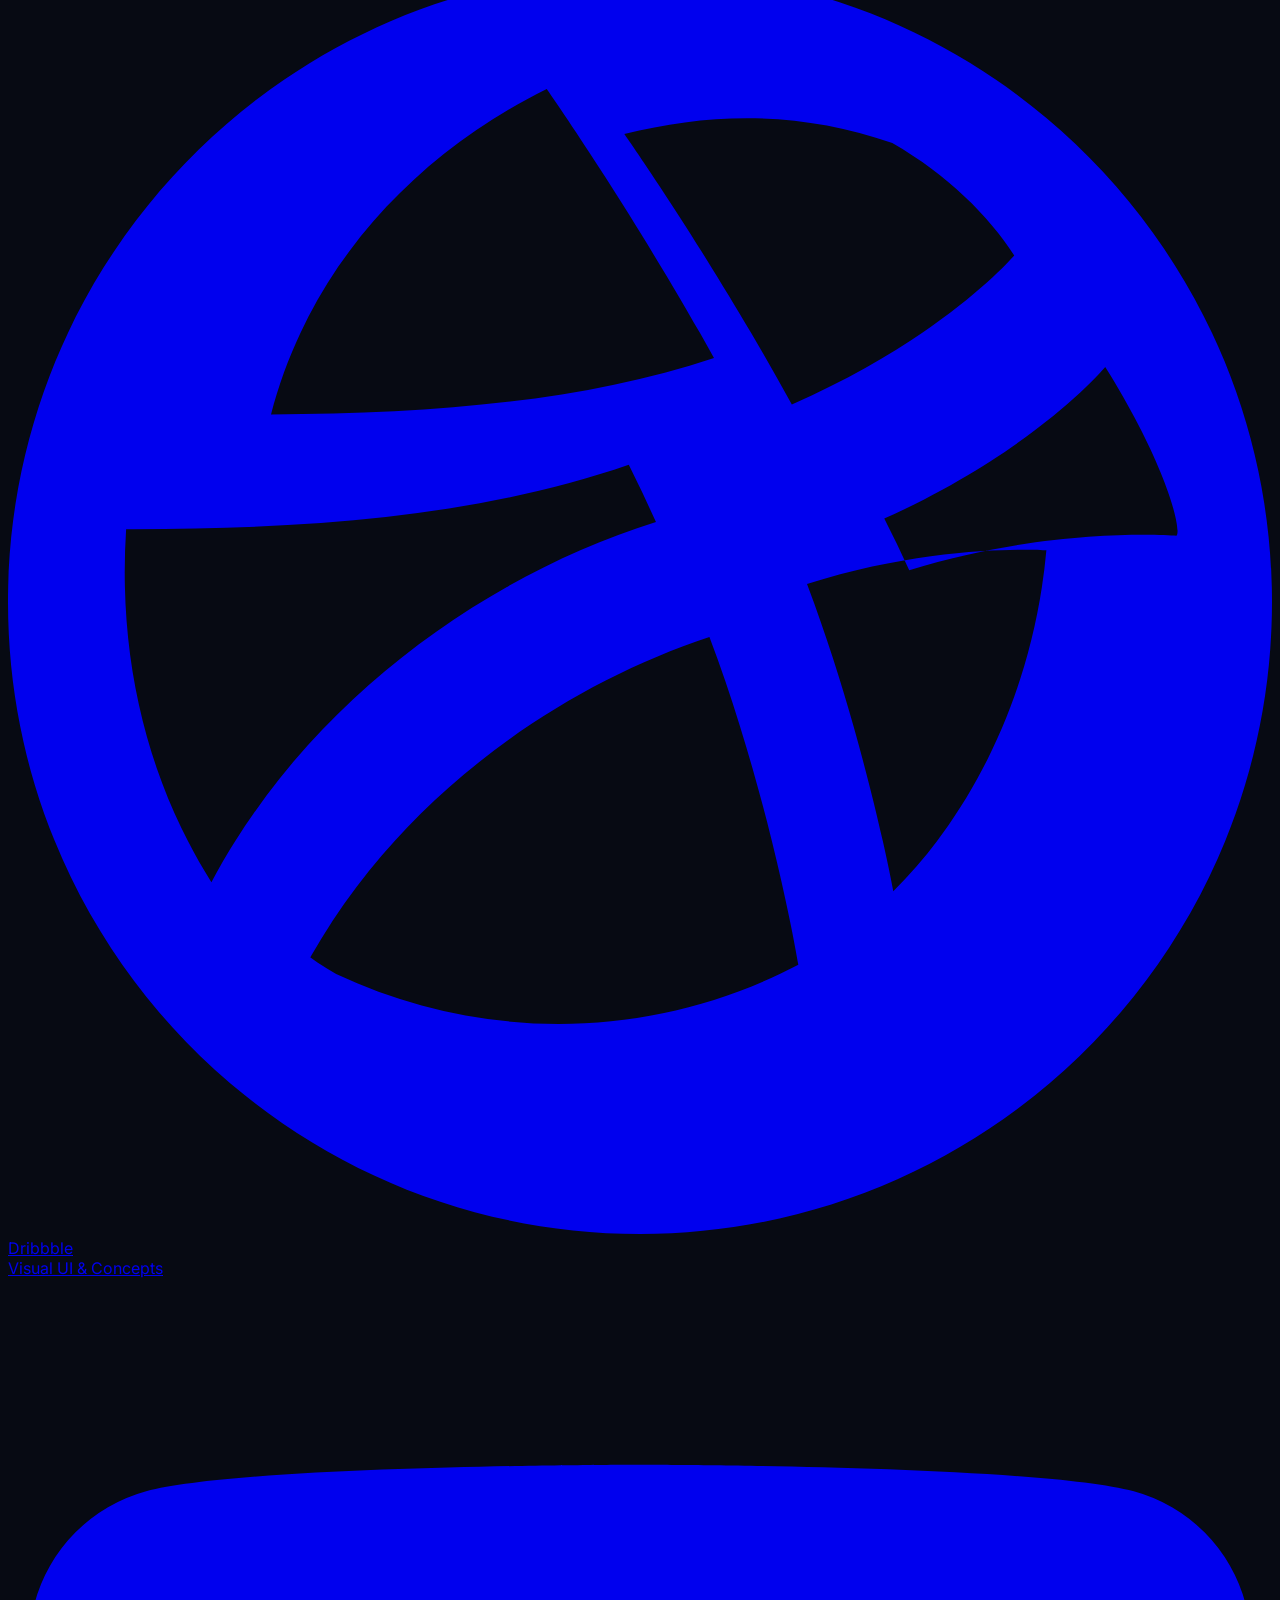
==== commit a26a9310: "new" ====
--- a/index.html
+++ b/index.html
@@ -516,8 +516,14 @@
             <div
               class="flex flex-col items-center justify-center p-4 rounded-2xl bg-dark-950/70 border border-white/5 hover:border-indigo-500/40 hover:-translate-y-1 transition-all duration-200 group">
               <div
-                class="w-10 h-10 rounded-xl bg-purple-500/10 flex items-center justify-center text-purple-400 mb-2 group-hover:scale-110 transition-transform">
-                <i data-lucide="figma" class="w-5 h-5"></i>
+                class="w-10 h-10 rounded-xl bg-gradient-to-br from-purple-400 to-indigo-600 flex items-center justify-center text-white mb-2 group-hover:scale-110 transition-transform shadow-[0_0_12px_rgba(168,85,247,0.4)]">
+                <svg class="w-5 h-5" viewBox="0 0 24 24" fill="none" stroke="currentColor" stroke-width="2" stroke-linecap="round" stroke-linejoin="round">
+                  <path d="M5 5.5A3.5 3.5 0 0 1 8.5 2H12v7H8.5A3.5 3.5 0 0 1 5 5.5z"/>
+                  <path d="M12 2h3.5a3.5 3.5 0 0 1 0 7H12V2z"/>
+                  <path d="M12 9h3.5a3.5 3.5 0 0 1 0 7H12V9z"/>
+                  <path d="M5 16.5A3.5 3.5 0 0 1 8.5 13H12v3.5a3.5 3.5 0 0 1-3.5 3.5 3.5 3.5 0 0 1-3.5-3.5z"/>
+                  <path d="M5 11a3.5 3.5 0 0 1 3.5-3.5H12v7H8.5A3.5 3.5 0 0 1 5 11z"/>
+                </svg>
               </div>
               <span class="text-xs font-semibold text-slate-200">Figma</span>
               <span class="text-[10px] text-slate-500 mt-0.5">UI/UX &amp; Systems</span>
@@ -527,7 +533,7 @@
             <div
               class="flex flex-col items-center justify-center p-4 rounded-2xl bg-dark-950/70 border border-white/5 hover:border-indigo-500/40 hover:-translate-y-1 transition-all duration-200 group">
               <div
-                class="w-10 h-10 rounded-xl bg-blue-500/10 flex items-center justify-center text-blue-400 mb-2 group-hover:scale-110 transition-transform font-bold text-sm">
+                class="w-10 h-10 rounded-xl bg-gradient-to-br from-sky-400 to-blue-600 flex items-center justify-center text-white mb-2 group-hover:scale-110 transition-transform font-display font-black text-sm shadow-[0_0_12px_rgba(56,189,248,0.4)]">
                 Ps
               </div>
               <span class="text-xs font-semibold text-slate-200">Photoshop</span>
@@ -538,7 +544,7 @@
             <div
               class="flex flex-col items-center justify-center p-4 rounded-2xl bg-dark-950/70 border border-white/5 hover:border-indigo-500/40 hover:-translate-y-1 transition-all duration-200 group">
               <div
-                class="w-10 h-10 rounded-xl bg-amber-500/10 flex items-center justify-center text-amber-400 mb-2 group-hover:scale-110 transition-transform font-bold text-sm">
+                class="w-10 h-10 rounded-xl bg-gradient-to-br from-amber-400 to-orange-600 flex items-center justify-center text-white mb-2 group-hover:scale-110 transition-transform font-display font-black text-sm shadow-[0_0_12px_rgba(245,158,11,0.4)]">
                 Ai
               </div>
               <span class="text-xs font-semibold text-slate-200">Illustrator</span>
@@ -549,7 +555,7 @@
             <div
               class="flex flex-col items-center justify-center p-4 rounded-2xl bg-dark-950/70 border border-white/5 hover:border-indigo-500/40 hover:-translate-y-1 transition-all duration-200 group">
               <div
-                class="w-10 h-10 rounded-xl bg-violet-500/10 flex items-center justify-center text-violet-400 mb-2 group-hover:scale-110 transition-transform font-bold text-sm">
+                class="w-10 h-10 rounded-xl bg-gradient-to-br from-violet-400 to-purple-600 flex items-center justify-center text-white mb-2 group-hover:scale-110 transition-transform font-display font-black text-sm shadow-[0_0_12px_rgba(139,92,246,0.4)]">
                 Pr
               </div>
               <span class="text-xs font-semibold text-slate-200">Premiere Pro</span>
@@ -560,7 +566,7 @@
             <div
               class="flex flex-col items-center justify-center p-4 rounded-2xl bg-dark-950/70 border border-white/5 hover:border-indigo-500/40 hover:-translate-y-1 transition-all duration-200 group">
               <div
-                class="w-10 h-10 rounded-xl bg-indigo-500/10 flex items-center justify-center text-indigo-400 mb-2 group-hover:scale-110 transition-transform font-bold text-sm">
+                class="w-10 h-10 rounded-xl bg-gradient-to-br from-indigo-400 to-violet-600 flex items-center justify-center text-white mb-2 group-hover:scale-110 transition-transform font-display font-black text-sm shadow-[0_0_12px_rgba(99,102,241,0.4)]">
                 Ae
               </div>
               <span class="text-xs font-semibold text-slate-200">After Effects</span>
@@ -571,8 +577,10 @@
             <div
               class="flex flex-col items-center justify-center p-4 rounded-2xl bg-dark-950/70 border border-white/5 hover:border-indigo-500/40 hover:-translate-y-1 transition-all duration-200 group">
               <div
-                class="w-10 h-10 rounded-xl bg-pink-500/10 flex items-center justify-center text-pink-400 mb-2 group-hover:scale-110 transition-transform">
-                <i data-lucide="sparkles" class="w-5 h-5"></i>
+                class="w-10 h-10 rounded-xl bg-gradient-to-br from-pink-400 to-rose-600 flex items-center justify-center text-white mb-2 group-hover:scale-110 transition-transform shadow-[0_0_12px_rgba(236,72,153,0.4)]">
+                <svg class="w-5 h-5" viewBox="0 0 24 24" fill="none" stroke="currentColor" stroke-width="2" stroke-linecap="round" stroke-linejoin="round">
+                  <path d="m12 3-1.912 5.813a2 2 0 0 1-1.275 1.275L3 12l5.813 1.912a2 2 0 0 1 1.275 1.275L12 21l1.912-5.813a2 2 0 0 1 1.275-1.275L21 12l-5.813-1.912a2 2 0 0 1-1.275-1.275L12 3Z"/>
+                </svg>
               </div>
               <span class="text-xs font-semibold text-slate-200">Midjourney</span>
               <span class="text-[10px] text-slate-500 mt-0.5">AI Art Synthesis</span>
@@ -582,8 +590,12 @@
             <div
               class="flex flex-col items-center justify-center p-4 rounded-2xl bg-dark-950/70 border border-white/5 hover:border-indigo-500/40 hover:-translate-y-1 transition-all duration-200 group col-span-2 sm:col-span-1">
               <div
-                class="w-10 h-10 rounded-xl bg-orange-500/10 flex items-center justify-center text-orange-400 mb-2 group-hover:scale-110 transition-transform">
-                <i data-lucide="box" class="w-5 h-5"></i>
+                class="w-10 h-10 rounded-xl bg-gradient-to-br from-orange-400 to-amber-600 flex items-center justify-center text-white mb-2 group-hover:scale-110 transition-transform shadow-[0_0_12px_rgba(249,115,22,0.4)]">
+                <svg class="w-5 h-5" viewBox="0 0 24 24" fill="none" stroke="currentColor" stroke-width="2" stroke-linecap="round" stroke-linejoin="round">
+                  <path d="M21 16V8a2 2 0 0 0-1-1.73l-7-4a2 2 0 0 0-2 0l-7 4A2 2 0 0 0 3 8v8a2 2 0 0 0 1 1.73l7 4a2 2 0 0 0 2 0l7-4A2 2 0 0 0 21 16z"/>
+                  <polyline points="3.27 6.96 12 12.01 20.73 6.96"/>
+                  <line x1="12" y1="22.08" x2="12" y2="12"/>
+                </svg>
               </div>
               <span class="text-xs font-semibold text-slate-200">Blender</span>
               <span class="text-[10px] text-slate-500 mt-0.5">3D &amp; Lighting</span>
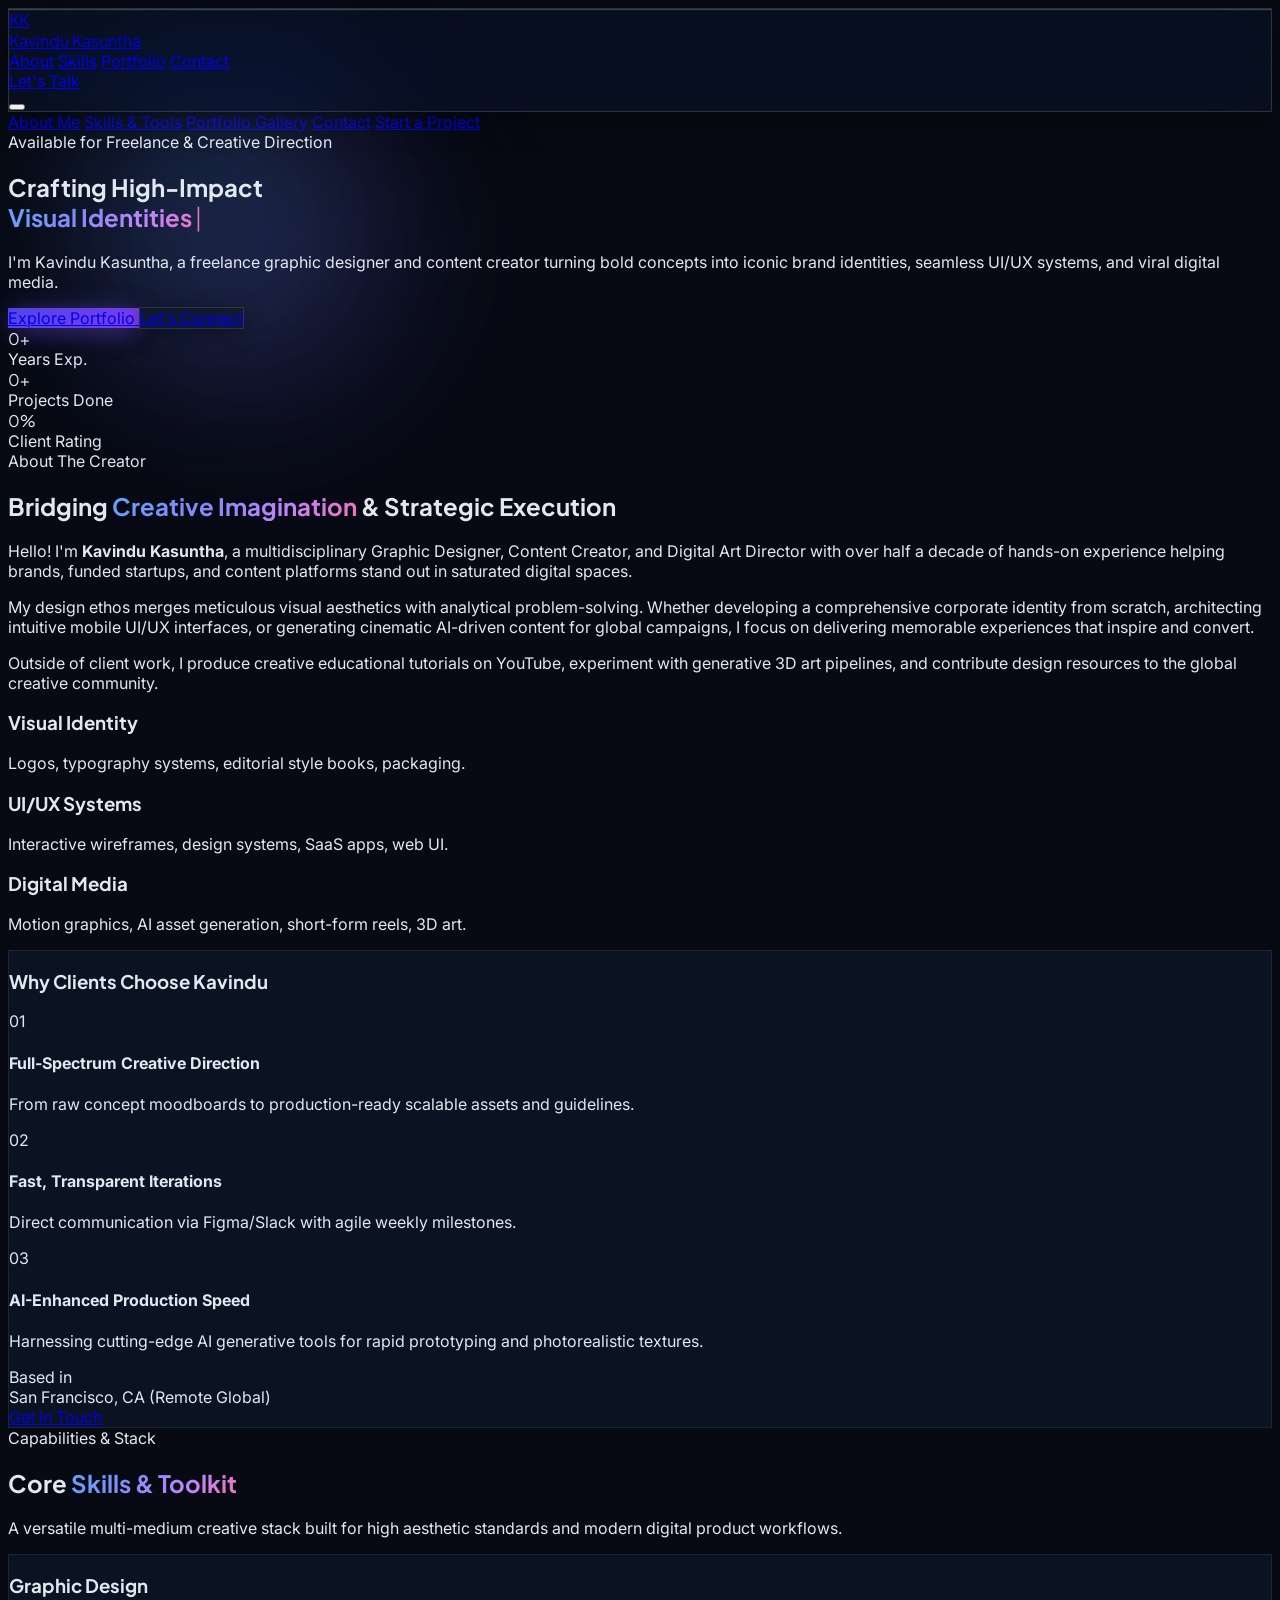
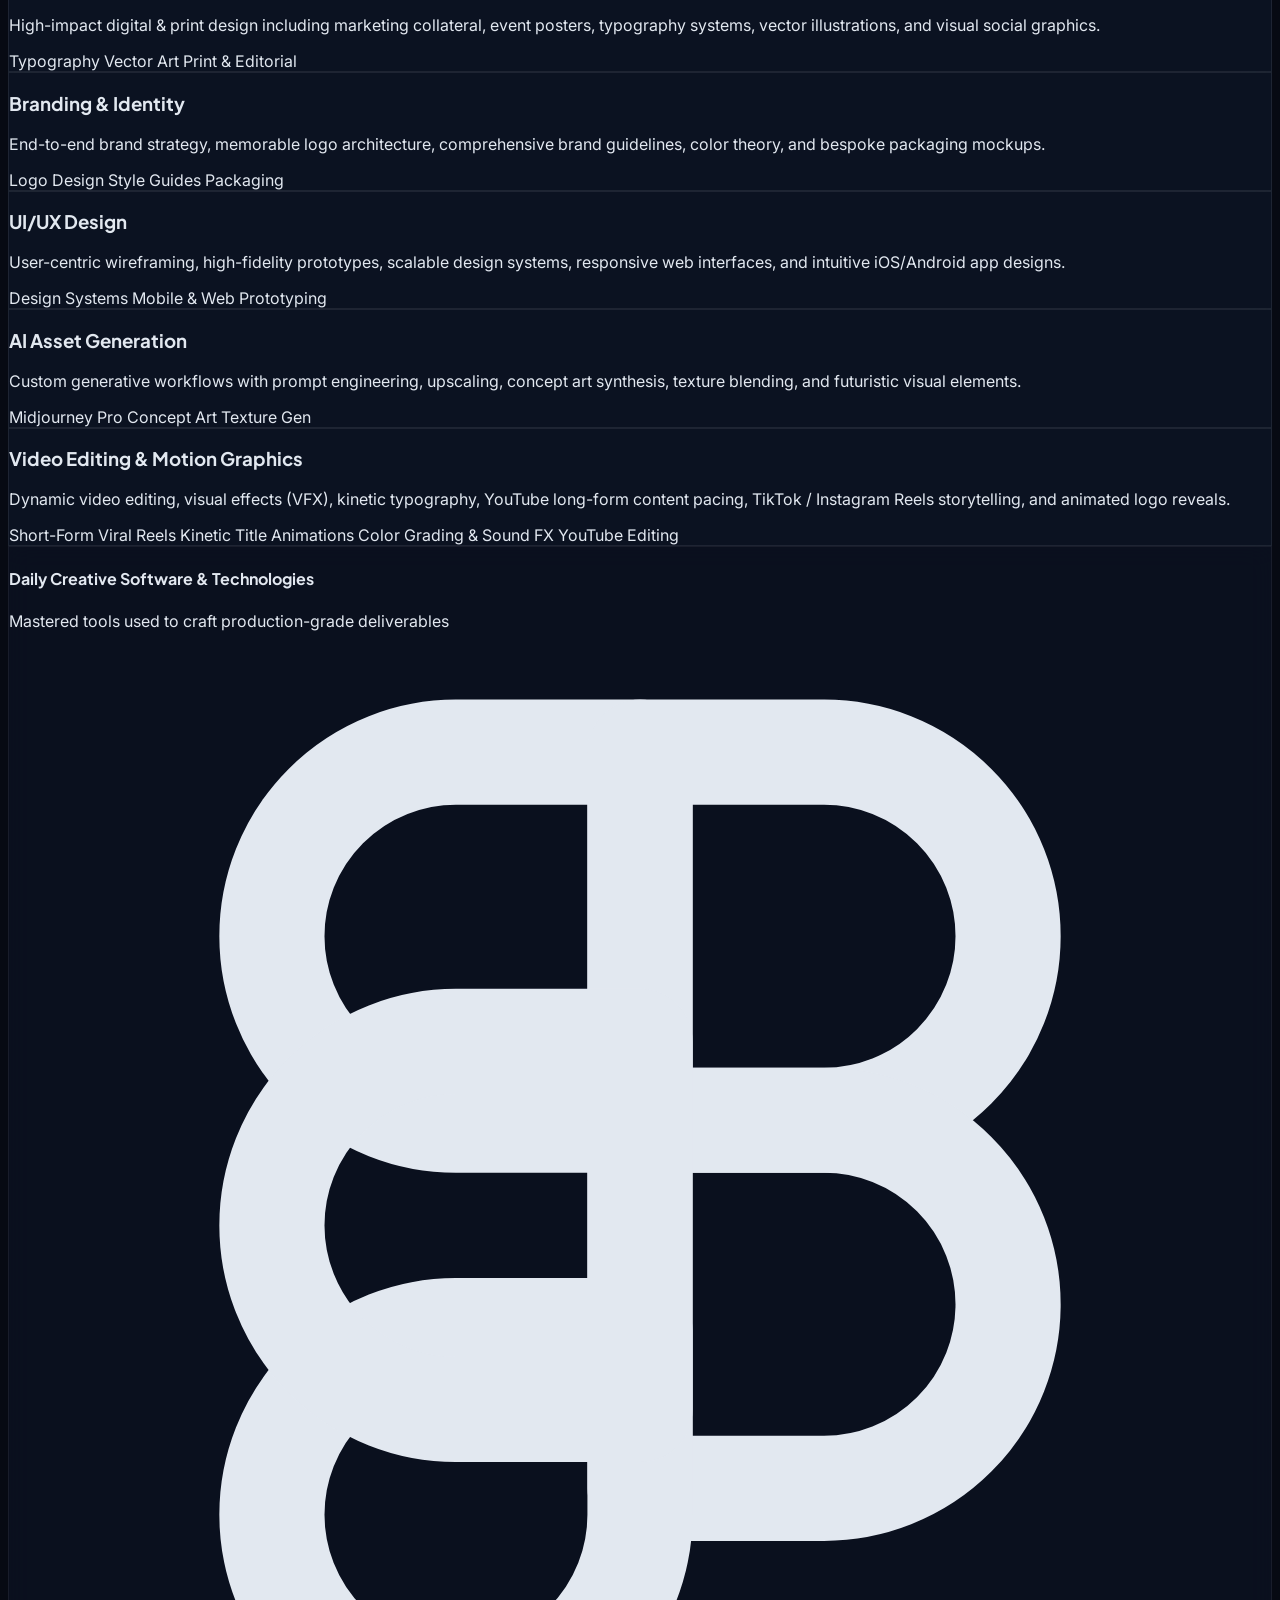
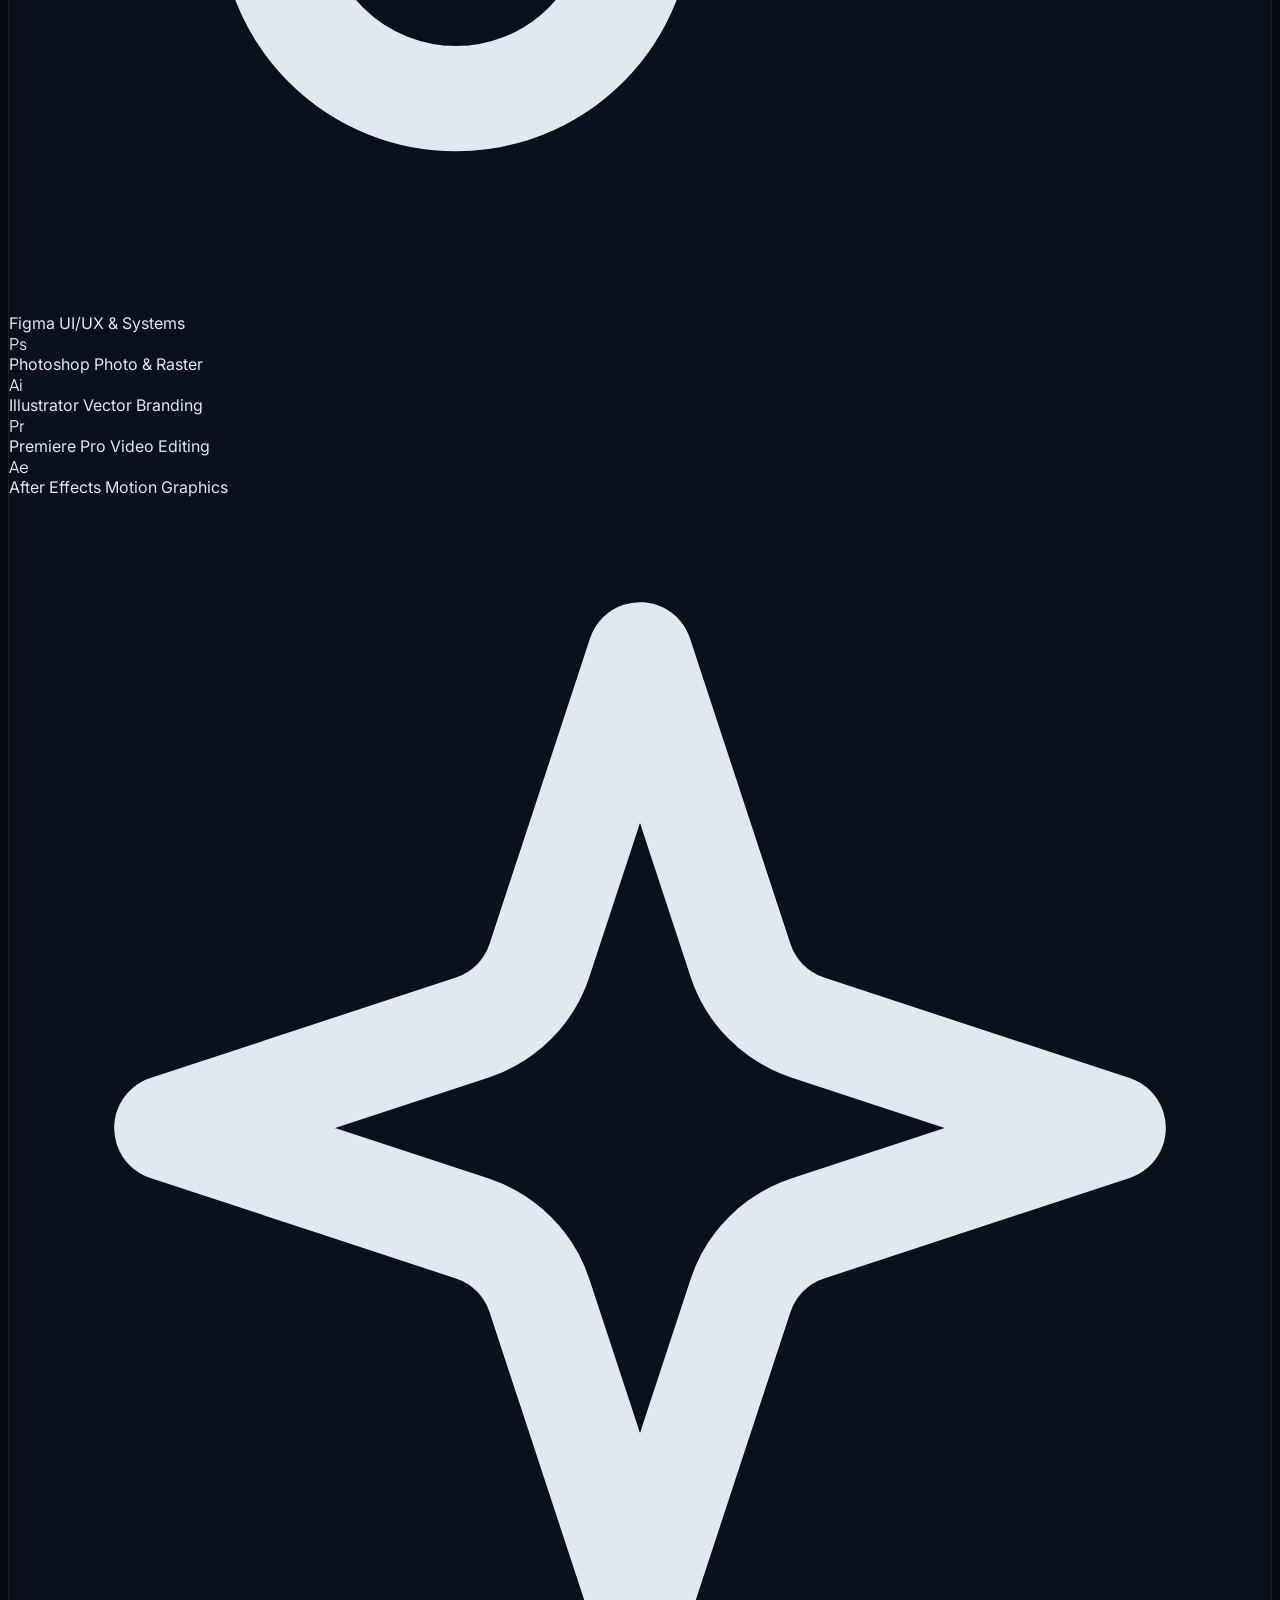
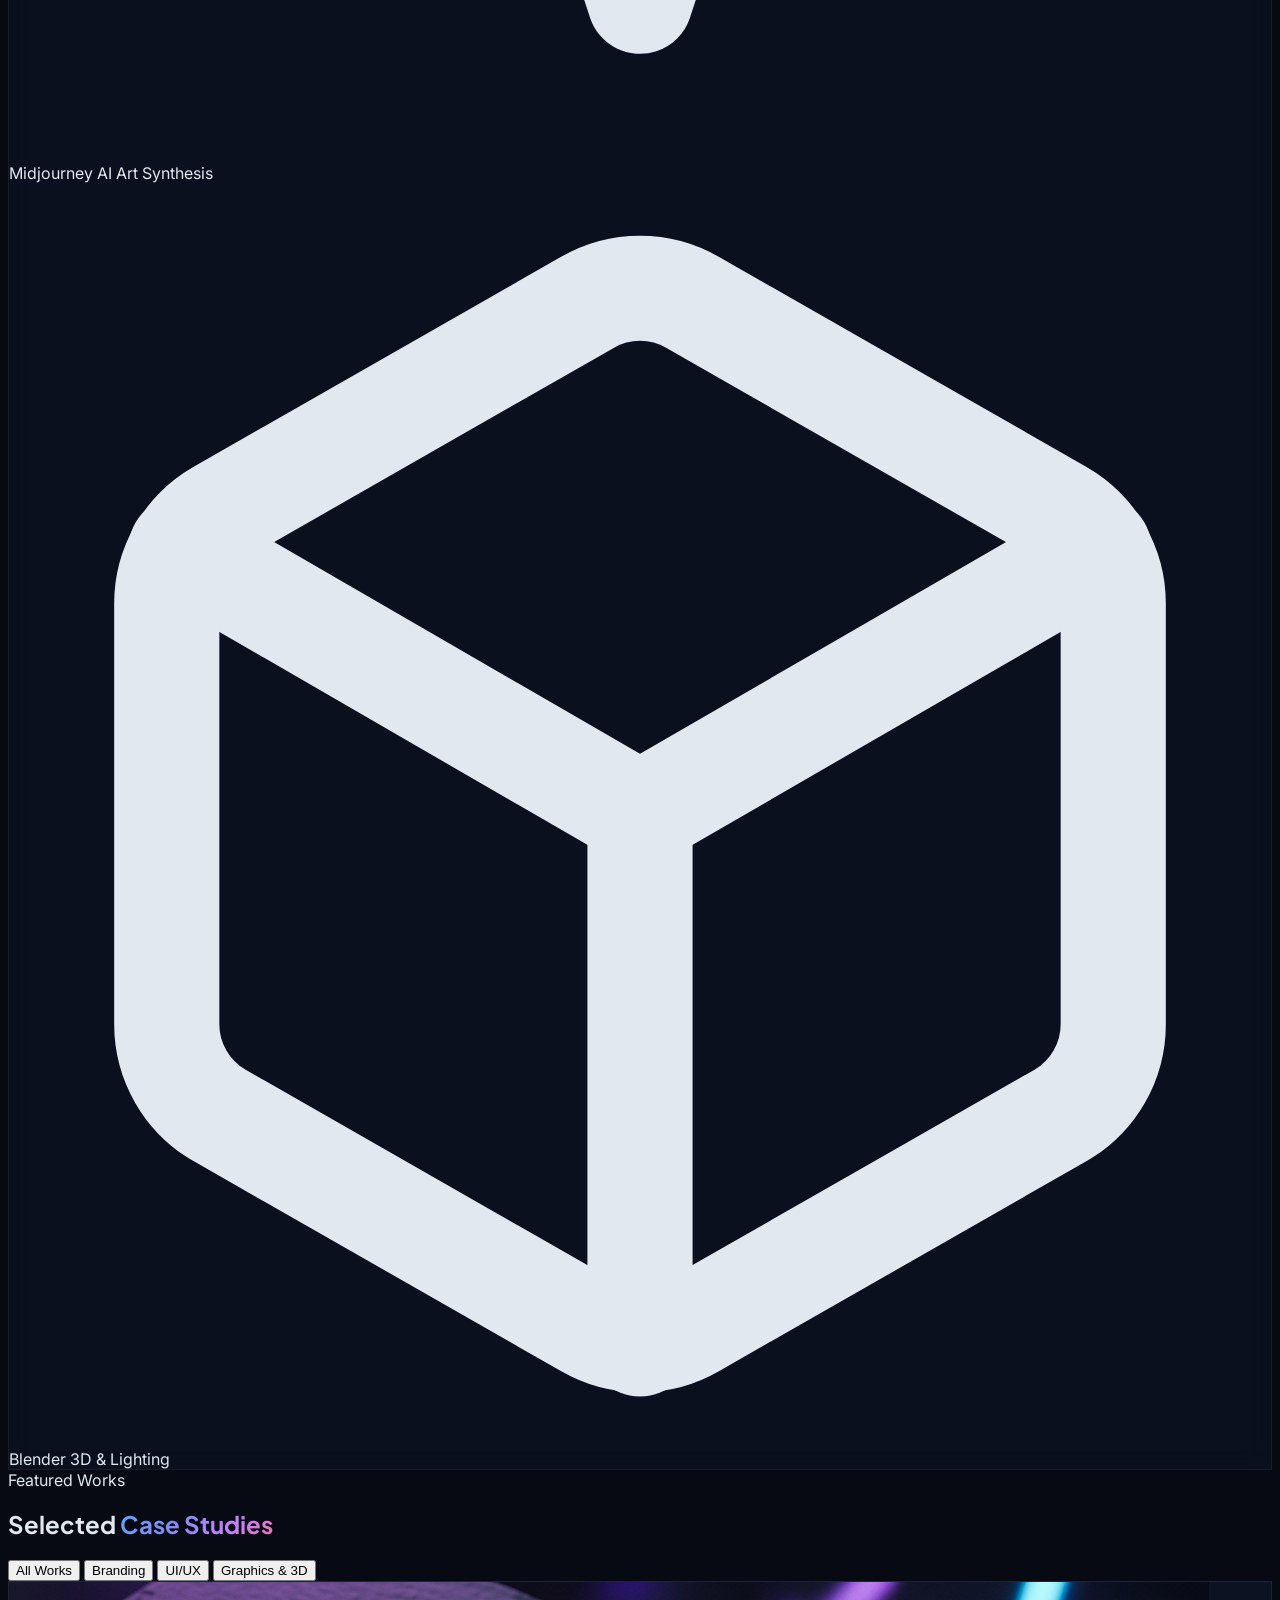
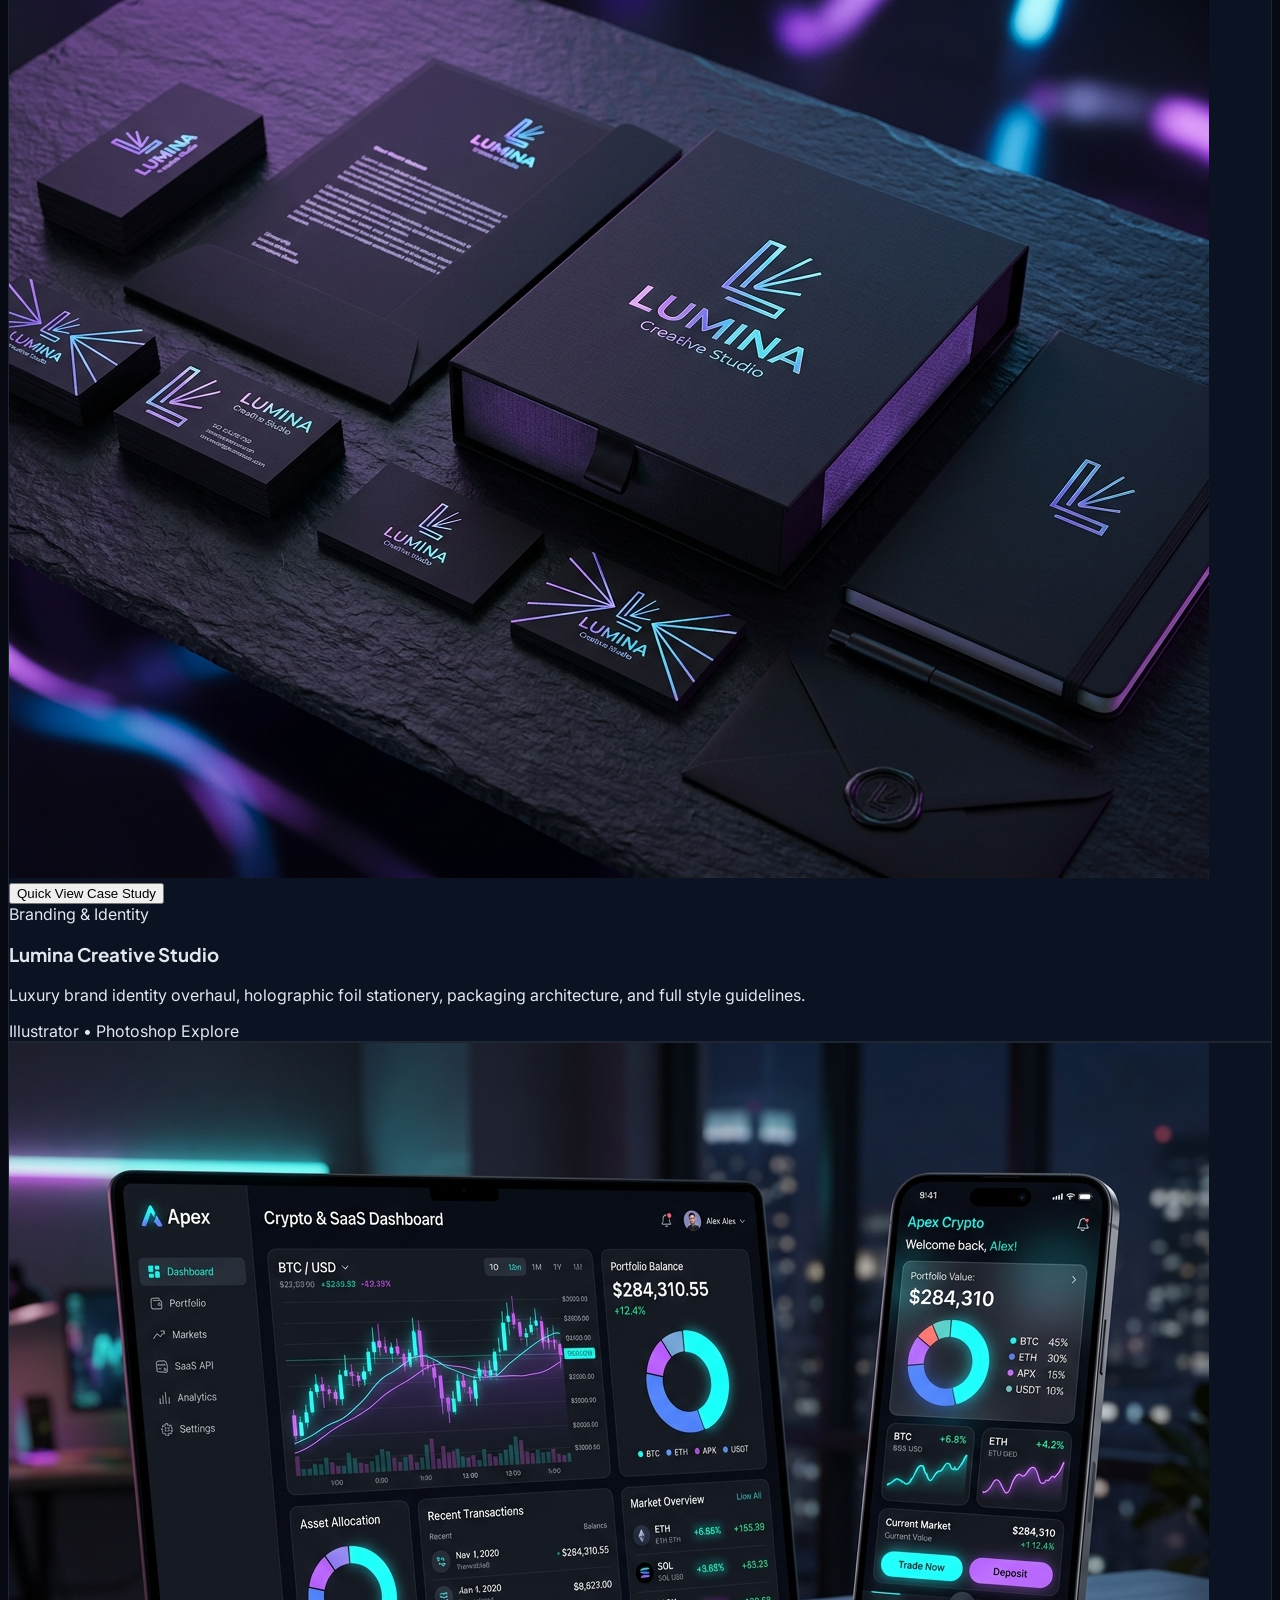
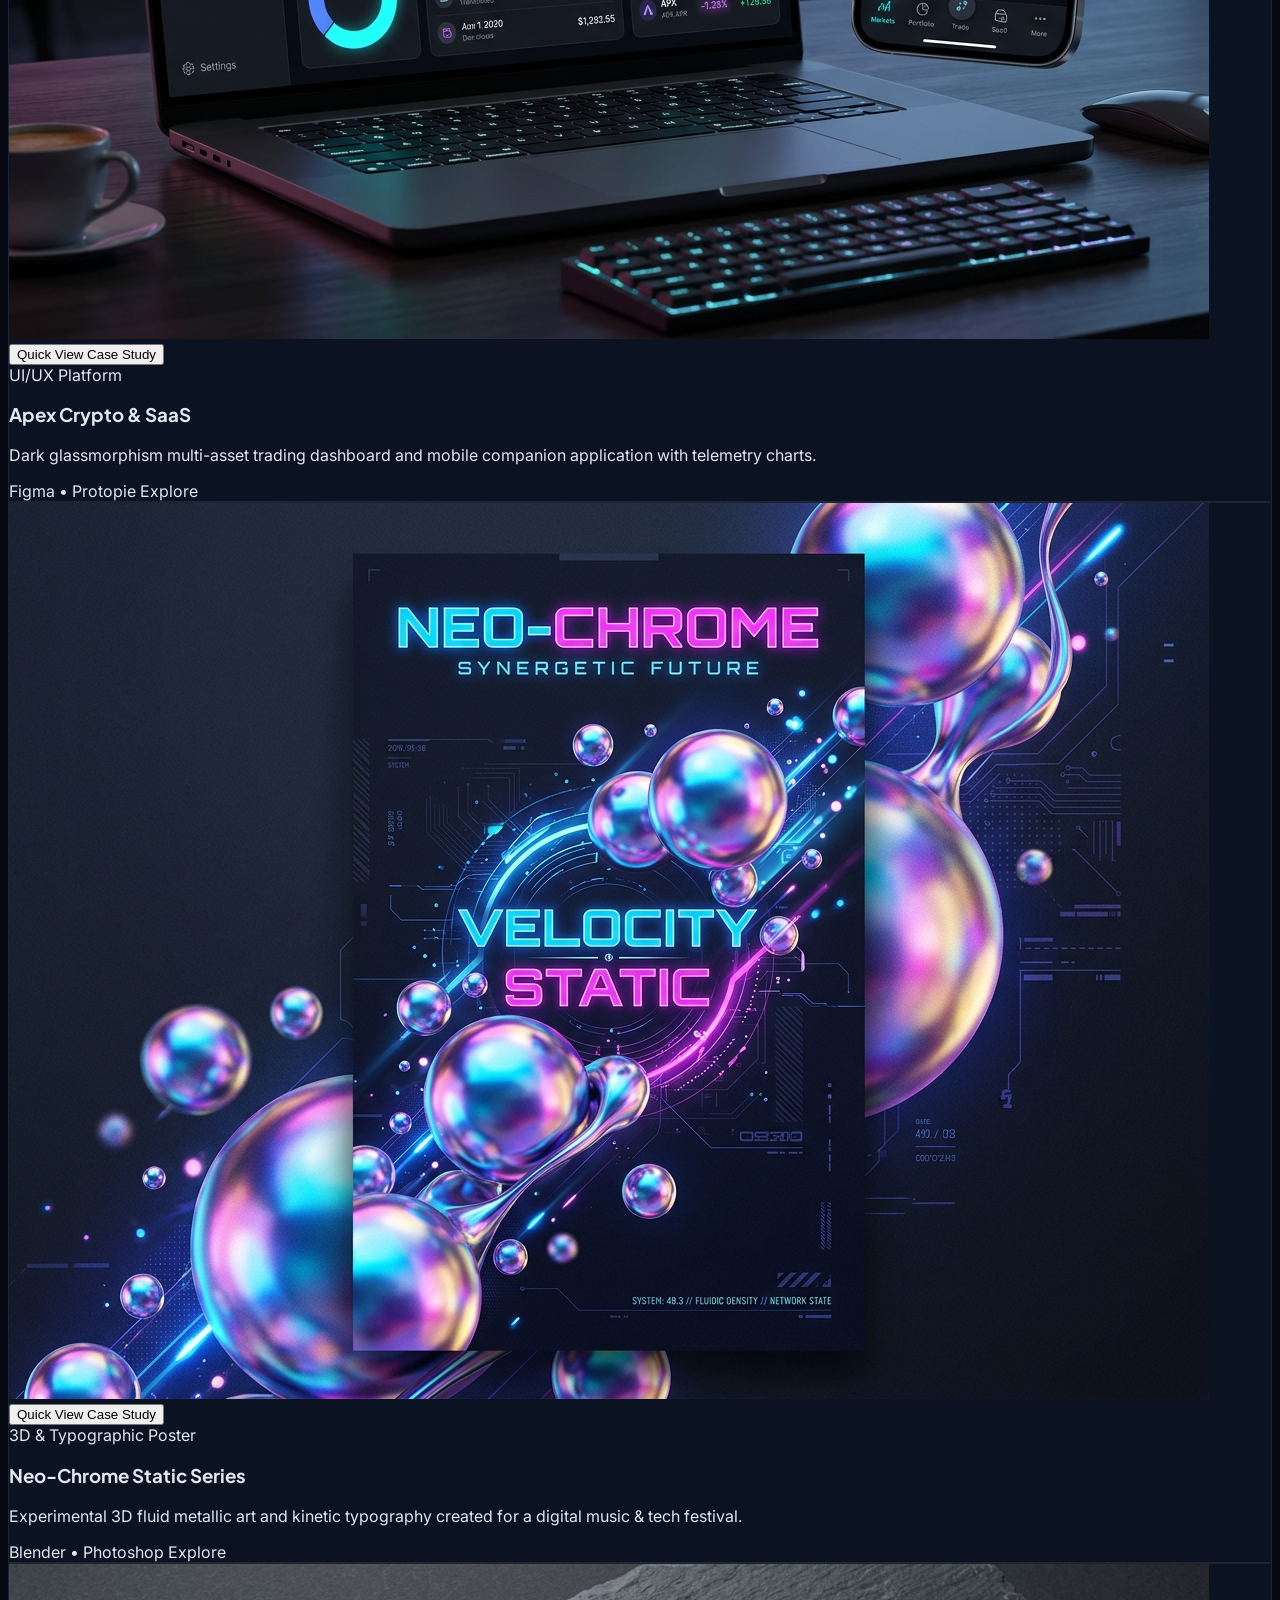
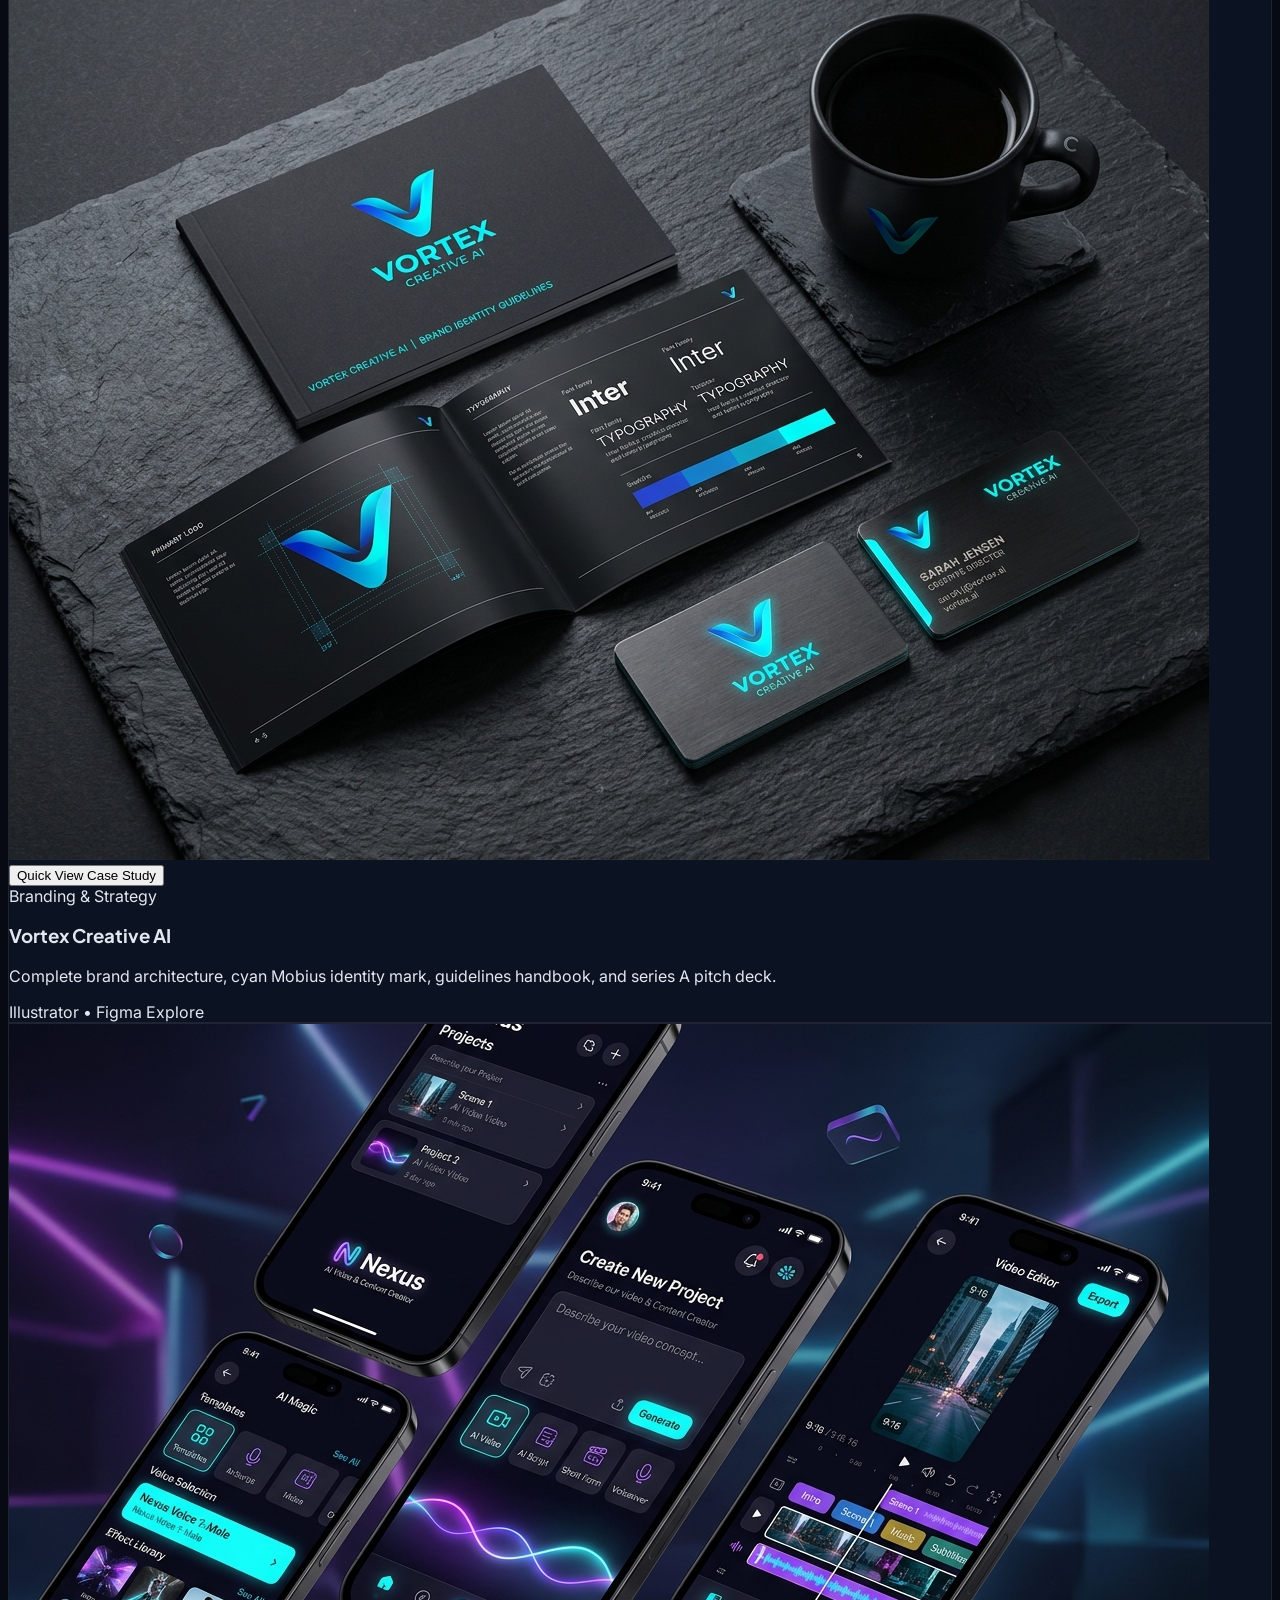
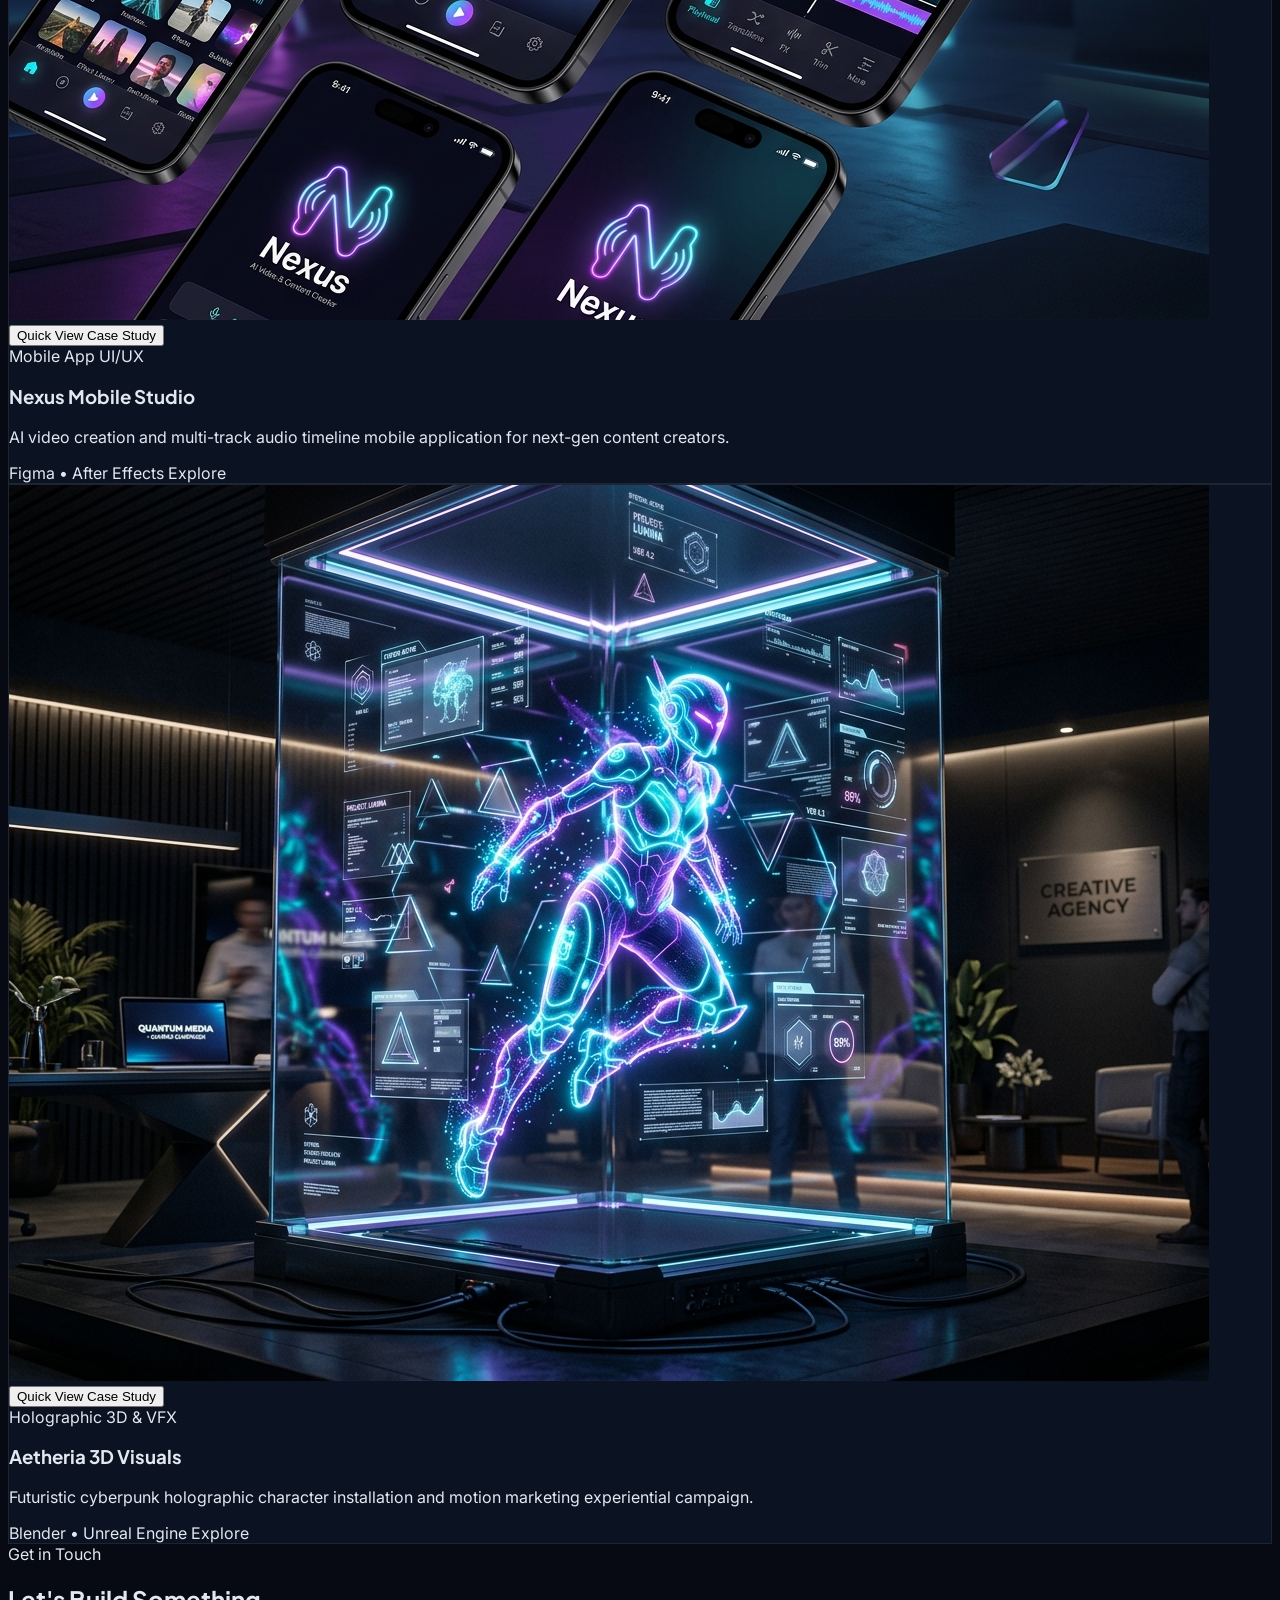
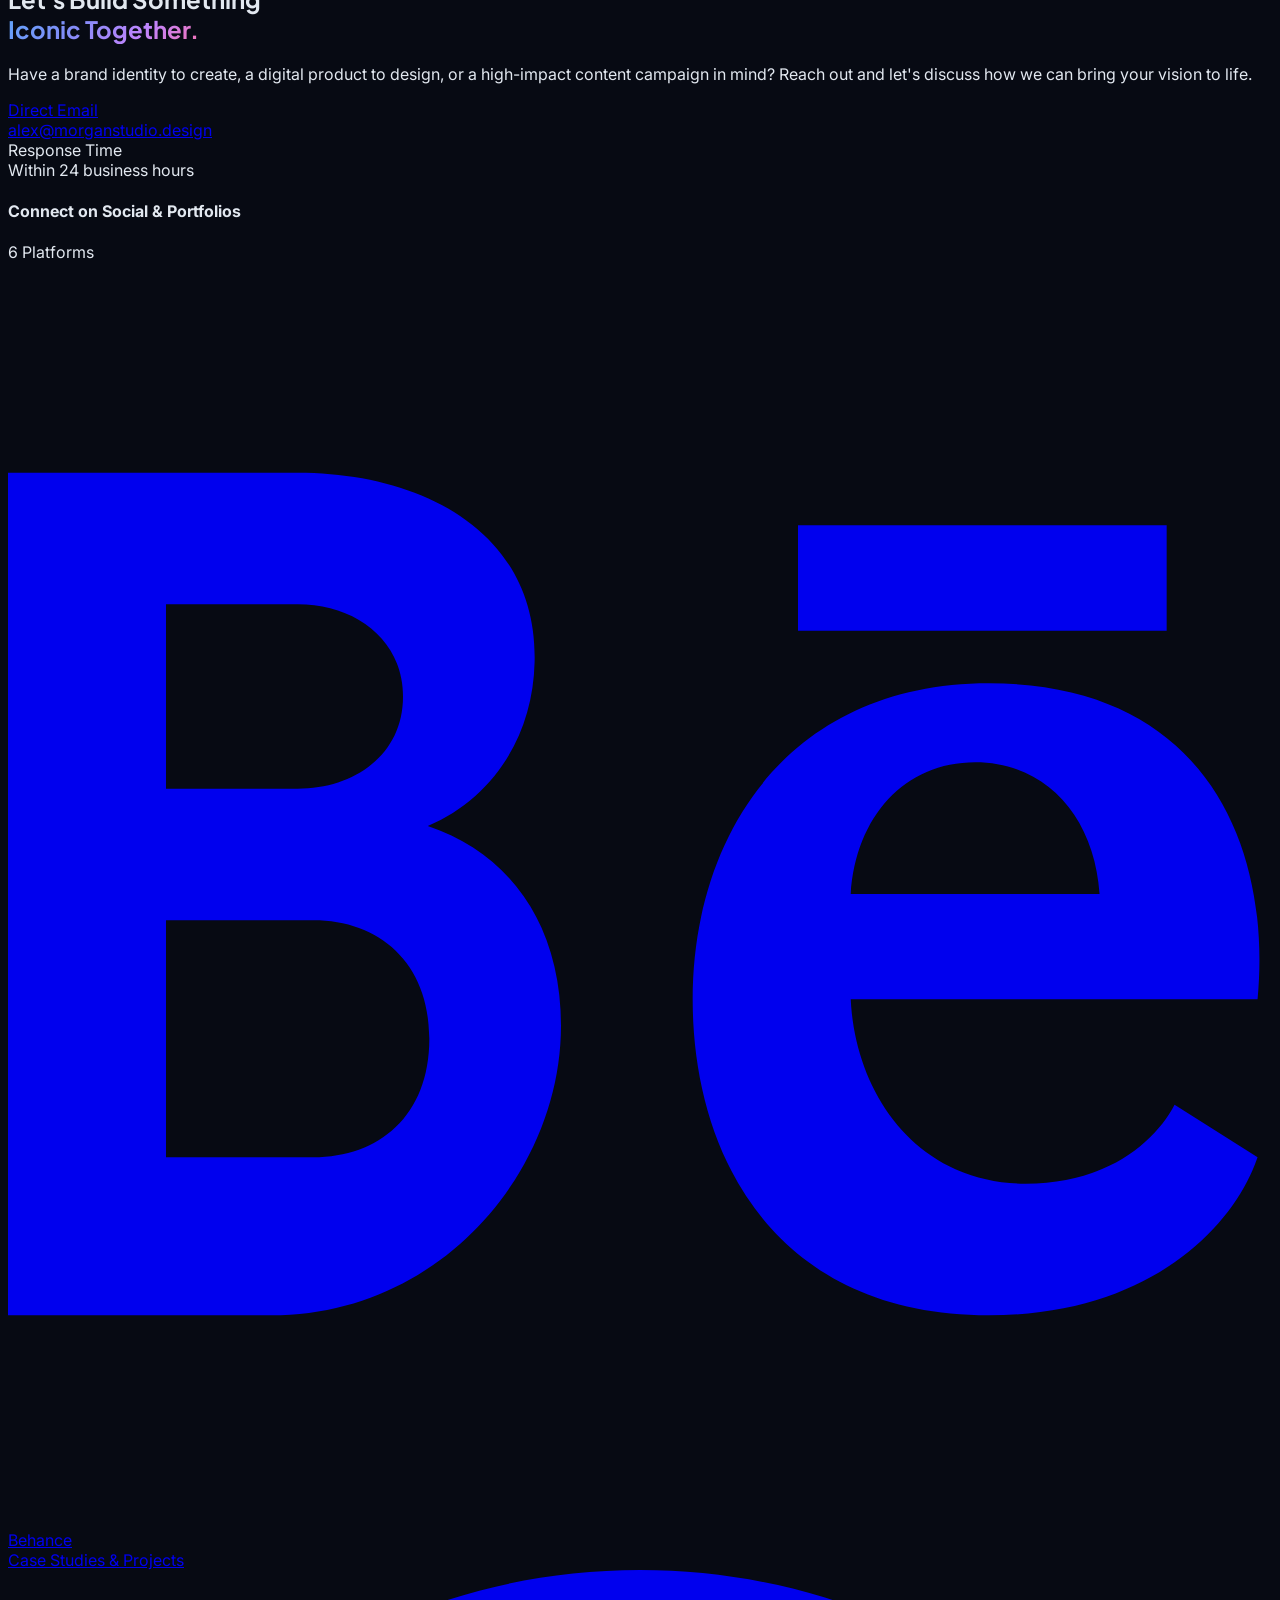
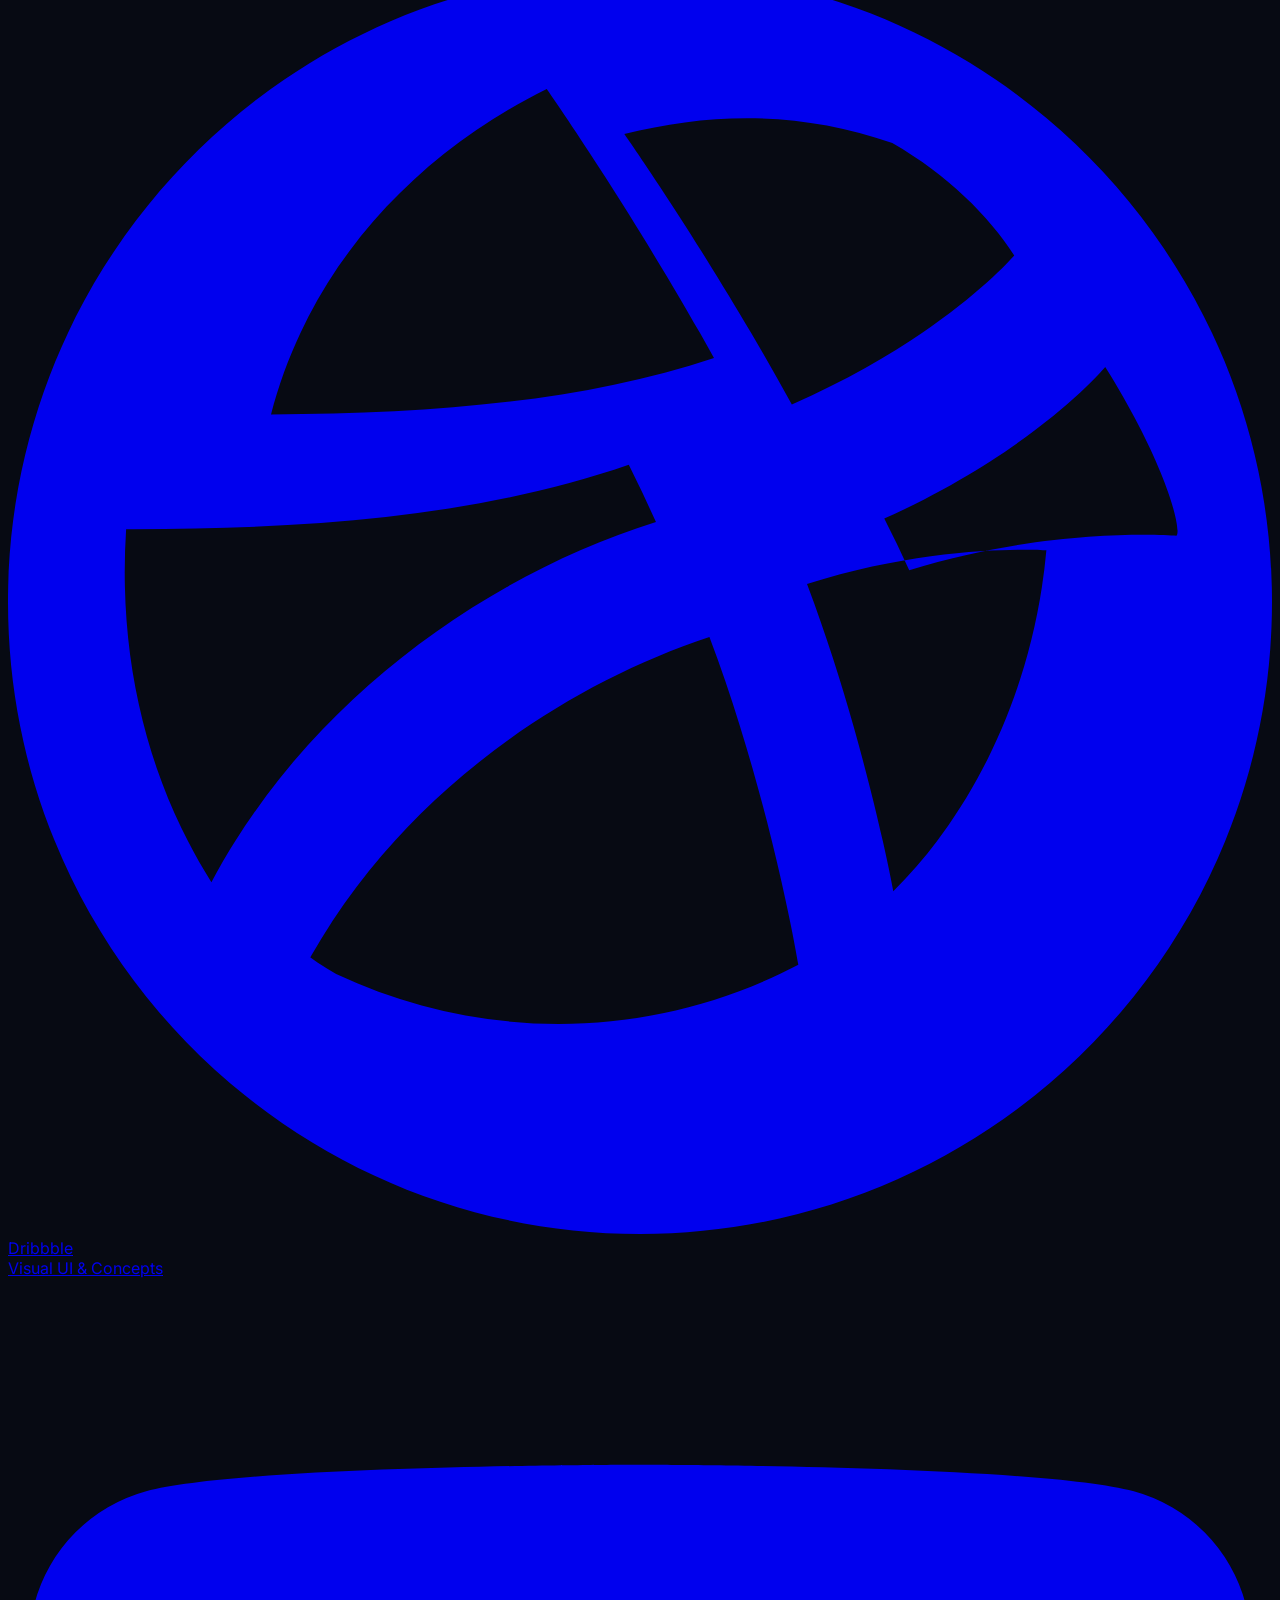
==== commit ab49d9c2: "header" ====
--- a/index.html
+++ b/index.html
@@ -74,17 +74,17 @@
   <!-- ==================== 1. NAVIGATION BAR (iOS Glass Capsule Theme) ==================== -->
   <header id="navbar"
     class="fixed top-4 left-0 right-0 z-50 transition-all duration-300 px-4 sm:px-6 pointer-events-none">
-    <div class="max-w-5xl mx-auto pointer-events-auto">
+    <div class="max-w-5xl mx-auto pointer-events-auto transition-all duration-500">
       <div
-        class="ios-glass-pill rounded-full px-4 sm:px-6 py-2.5 flex items-center justify-between border border-white/[0.16] shadow-[0_8px_32px_0_rgba(0,0,0,0.37)] backdrop-blur-2xl bg-white/[0.04] transition-all duration-300">
+        class="ios-glass-pill rounded-full px-5 sm:px-7 py-3 flex items-center justify-between border border-white/[0.14] shadow-[0_8px_32px_0_rgba(0,0,0,0.37)] backdrop-blur-2xl bg-white/[0.03] transition-all duration-500">
         
         <!-- Brand Logo Text -->
         <a href="#hero" class="flex items-center gap-2.5 group">
           <div
-            class="w-9 h-9 rounded-full bg-gradient-to-tr from-indigo-500 via-purple-500 to-cyan-400 p-[1.5px] shadow-lg shadow-indigo-500/20 group-hover:scale-105 transition-all duration-300">
+            class="w-9 h-9 rounded-full bg-gradient-to-tr from-blue-500 via-indigo-500 to-purple-500 p-[1.5px] shadow-lg shadow-indigo-500/20 group-hover:scale-105 transition-all duration-300">
             <div class="w-full h-full bg-dark-900/90 rounded-full flex items-center justify-center">
               <span
-                class="font-display font-extrabold text-sm text-transparent bg-clip-text bg-gradient-to-r from-indigo-400 to-cyan-300">AM</span>
+                class="font-display font-extrabold text-sm text-transparent bg-clip-text bg-gradient-to-r from-blue-400 to-indigo-300">KK</span>
             </div>
           </div>
           <div class="flex flex-col">
@@ -95,23 +95,22 @@
           </div>
         </a>
 
-        <!-- Desktop Navigation Links -->
-        <nav
-          class="hidden md:flex items-center gap-1 bg-white/[0.03] p-1 rounded-full border border-white/[0.08] backdrop-blur-md">
+        <!-- Desktop Navigation Links (Centered directly inside the main pill) -->
+        <nav class="hidden md:flex items-center gap-6">
           <a href="#about"
-            class="nav-link px-3.5 py-1.5 text-xs font-medium text-slate-300 hover:text-white rounded-full transition-all duration-200 hover:bg-white/[0.08]">About</a>
+            class="nav-link px-1.5 py-1 text-sm font-medium text-slate-300 hover:text-white transition-all duration-200 relative">About</a>
           <a href="#skills"
-            class="nav-link px-3.5 py-1.5 text-xs font-medium text-slate-300 hover:text-white rounded-full transition-all duration-200 hover:bg-white/[0.08]">Skills</a>
+            class="nav-link px-1.5 py-1 text-sm font-medium text-slate-300 hover:text-white transition-all duration-200 relative">Skills</a>
           <a href="#portfolio"
-            class="nav-link px-3.5 py-1.5 text-xs font-medium text-slate-300 hover:text-white rounded-full transition-all duration-200 hover:bg-white/[0.08]">Portfolio</a>
+            class="nav-link px-1.5 py-1 text-sm font-medium text-slate-300 hover:text-white transition-all duration-200 relative">Portfolio</a>
           <a href="#contact"
-            class="nav-link px-3.5 py-1.5 text-xs font-medium text-slate-300 hover:text-white rounded-full transition-all duration-200 hover:bg-white/[0.08]">Contact</a>
+            class="nav-link px-1.5 py-1 text-sm font-medium text-slate-300 hover:text-white transition-all duration-200 relative">Contact</a>
         </nav>
 
-        <!-- CTA & Hire Button -->
+        <!-- CTA & Hire Button (Gradient Fill) -->
         <div class="hidden md:flex items-center gap-2">
           <a href="#contact"
-            class="glow-button inline-flex items-center gap-1.5 px-4 py-2 rounded-full text-xs font-semibold text-white bg-gradient-to-r from-indigo-600 via-indigo-500 to-purple-600 shadow-md shadow-indigo-600/30 hover:shadow-indigo-600/50 hover:scale-[1.03] active:scale-[0.98] transition-all duration-200">
+            class="inline-flex items-center gap-1.5 px-5 py-2 rounded-full text-xs font-semibold text-white bg-gradient-to-r from-blue-600 via-indigo-600 to-purple-600 shadow-md shadow-indigo-600/20 hover:shadow-indigo-600/40 hover:scale-[1.04] active:scale-[0.98] transition-all duration-300">
             <span>Let's Talk</span>
             <i data-lucide="arrow-up-right" class="w-3.5 h-3.5"></i>
           </a>
--- a/style.css
+++ b/style.css
@@ -371,6 +371,7 @@
   border: 1px solid rgba(255, 255, 255, 0.14);
   box-shadow: 0 10px 30px -5px rgba(0, 0, 0, 0.45), inset 0 1px 1px 0 rgba(255, 255, 255, 0.25);
   animation: headerFloat 6s ease-in-out infinite;
+  transition: all 0.6s cubic-bezier(0.16, 1, 0.3, 1);
 }
 
 .ios-glass-pill:hover {
@@ -388,4 +389,78 @@
   }
 }
 
-
+/* Navigation bar layout, styling and scroll morphing animations */
+#navbar .max-w-5xl {
+  transition: max-width 0.6s cubic-bezier(0.16, 1, 0.3, 1), padding 0.6s ease;
+}
+
+#navbar.navbar-scrolled .max-w-5xl {
+  max-width: 45rem; /* Compact centered floating pill layout like the screenshot */
+}
+
+#navbar.navbar-scrolled .ios-glass-pill {
+  background: rgba(10, 15, 30, 0.65) !important;
+  backdrop-filter: blur(28px) saturate(210%) !important;
+  -webkit-backdrop-filter: blur(28px) saturate(210%) !important;
+  border-color: rgba(99, 102, 241, 0.35) !important;
+  box-shadow: 0 16px 40px -10px rgba(0, 0, 0, 0.7), 0 0 25px 2px rgba(99, 102, 241, 0.15) !important;
+  padding-top: 0.5rem;
+  padding-bottom: 0.5rem;
+  padding-left: 1.5rem;
+  padding-right: 1.5rem;
+  transform: translateY(2px) scale(0.97);
+}
+
+/* Nav links soft underline animation */
+.nav-link::after {
+  content: '';
+  position: absolute;
+  bottom: -2px;
+  left: 50%;
+  width: 0;
+  height: 1.5px;
+  background: linear-gradient(90deg, #3b82f6, #8b5cf6);
+  transition: width 0.3s ease, left 0.3s ease;
+}
+
+.nav-link:hover::after {
+  width: 100%;
+  left: 0;
+}
+
+/* Dynamic Card Themes using CSS Variables */
+.portfolio-item.dynamic-theme {
+  background: linear-gradient(135deg, rgba(var(--theme-r), var(--theme-g), var(--theme-b), 0.08) 0%, rgba(11, 15, 25, 0.8) 100%) !important;
+  border-color: rgba(var(--theme-r), var(--theme-g), var(--theme-b), 0.15) !important;
+}
+
+.portfolio-item.dynamic-theme:hover {
+  border-color: rgba(var(--theme-r), var(--theme-g), var(--theme-b), 0.5) !important;
+  box-shadow: 0 20px 40px -15px rgba(var(--theme-r), var(--theme-g), var(--theme-b), 0.25) !important;
+}
+
+.portfolio-item.dynamic-theme .badge-theme {
+  background-color: rgba(var(--theme-r), var(--theme-g), var(--theme-b), 0.15) !important;
+  color: hsl(var(--theme-h), var(--theme-s), 75%) !important;
+  border-color: rgba(var(--theme-r), var(--theme-g), var(--theme-b), 0.3) !important;
+}
+
+.portfolio-item.dynamic-theme:hover .title-theme {
+  color: hsl(var(--theme-h), var(--theme-s), 75%) !important;
+}
+
+.portfolio-item.dynamic-theme .btn-theme {
+  background-color: hsl(var(--theme-h), var(--theme-s), 50%) !important;
+  box-shadow: 0 4px 14px 0 rgba(var(--theme-r), var(--theme-g), var(--theme-b), 0.4) !important;
+}
+
+.portfolio-item.dynamic-theme .btn-theme:hover {
+  background-color: hsl(var(--theme-h), var(--theme-s), 45%) !important;
+}
+
+.portfolio-item.dynamic-theme .explore-theme {
+  color: hsl(var(--theme-h), var(--theme-s), 60%) !important;
+}
+
+
+
